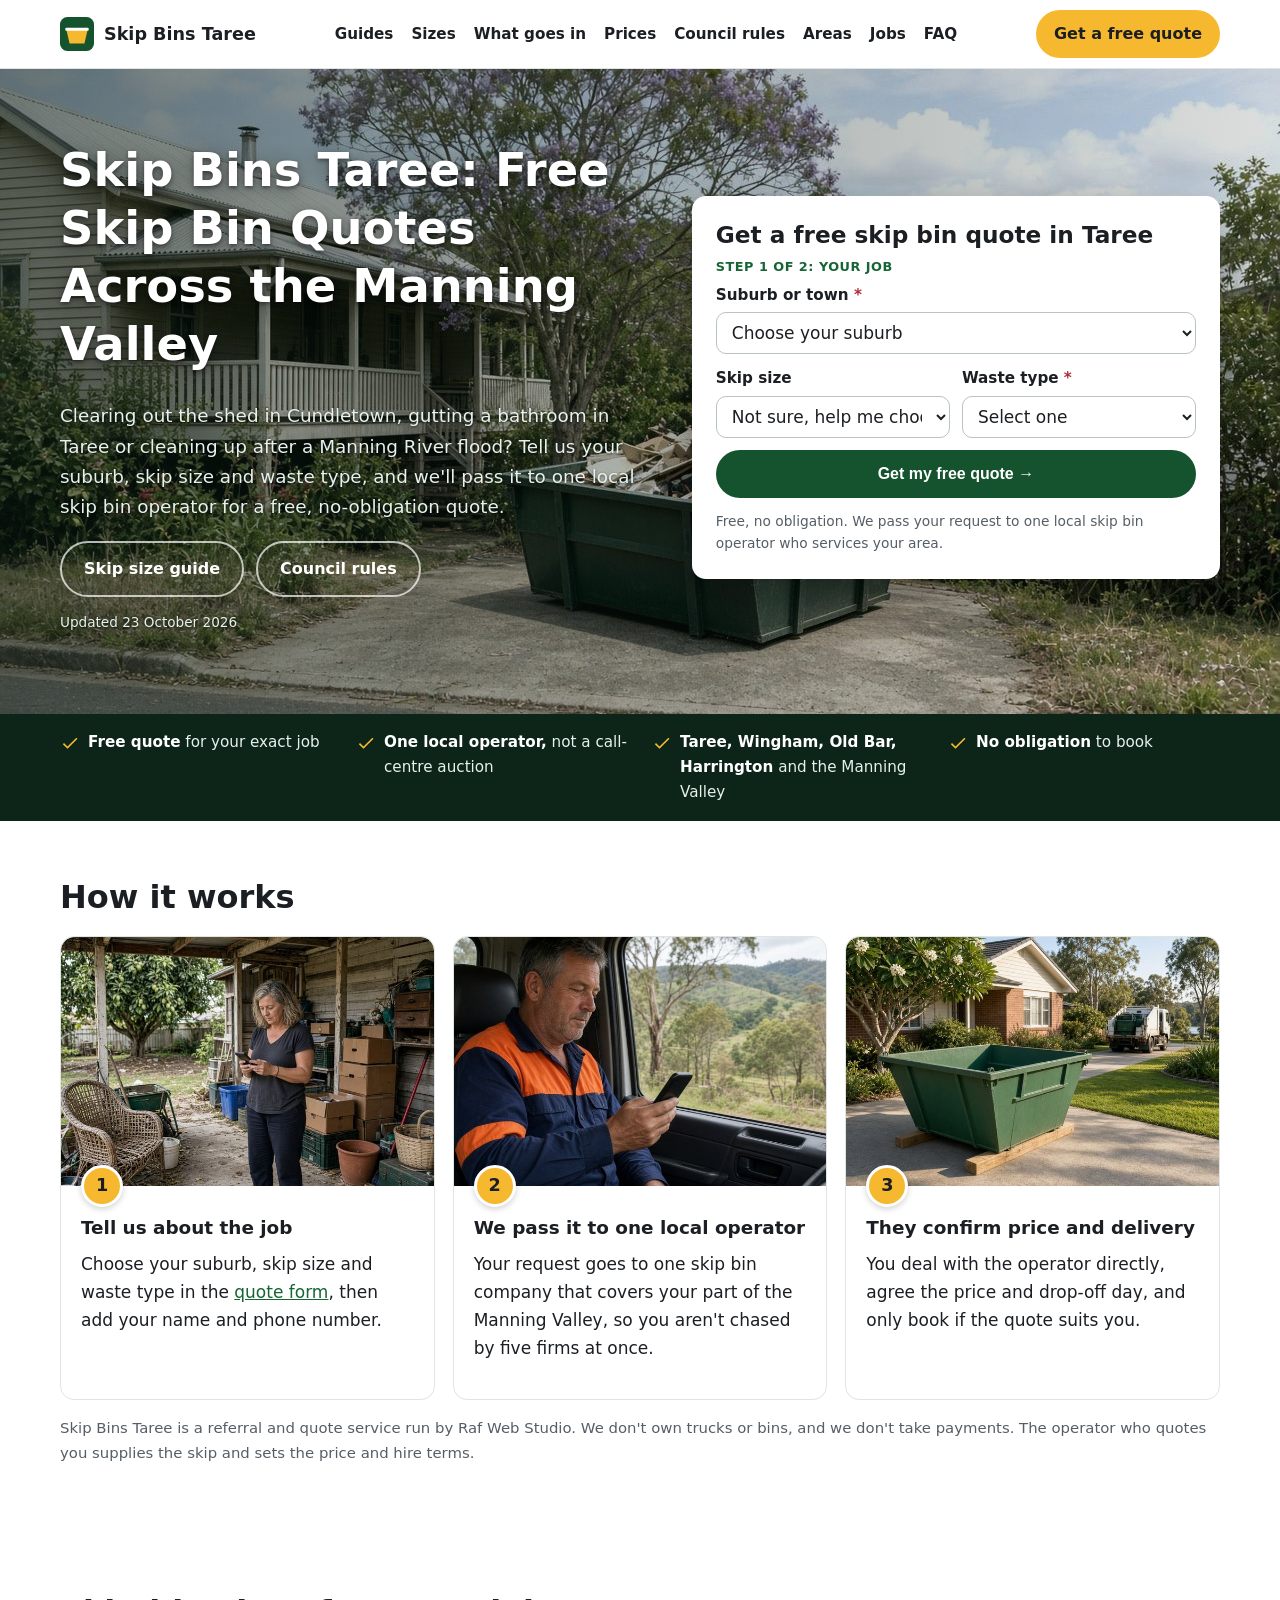
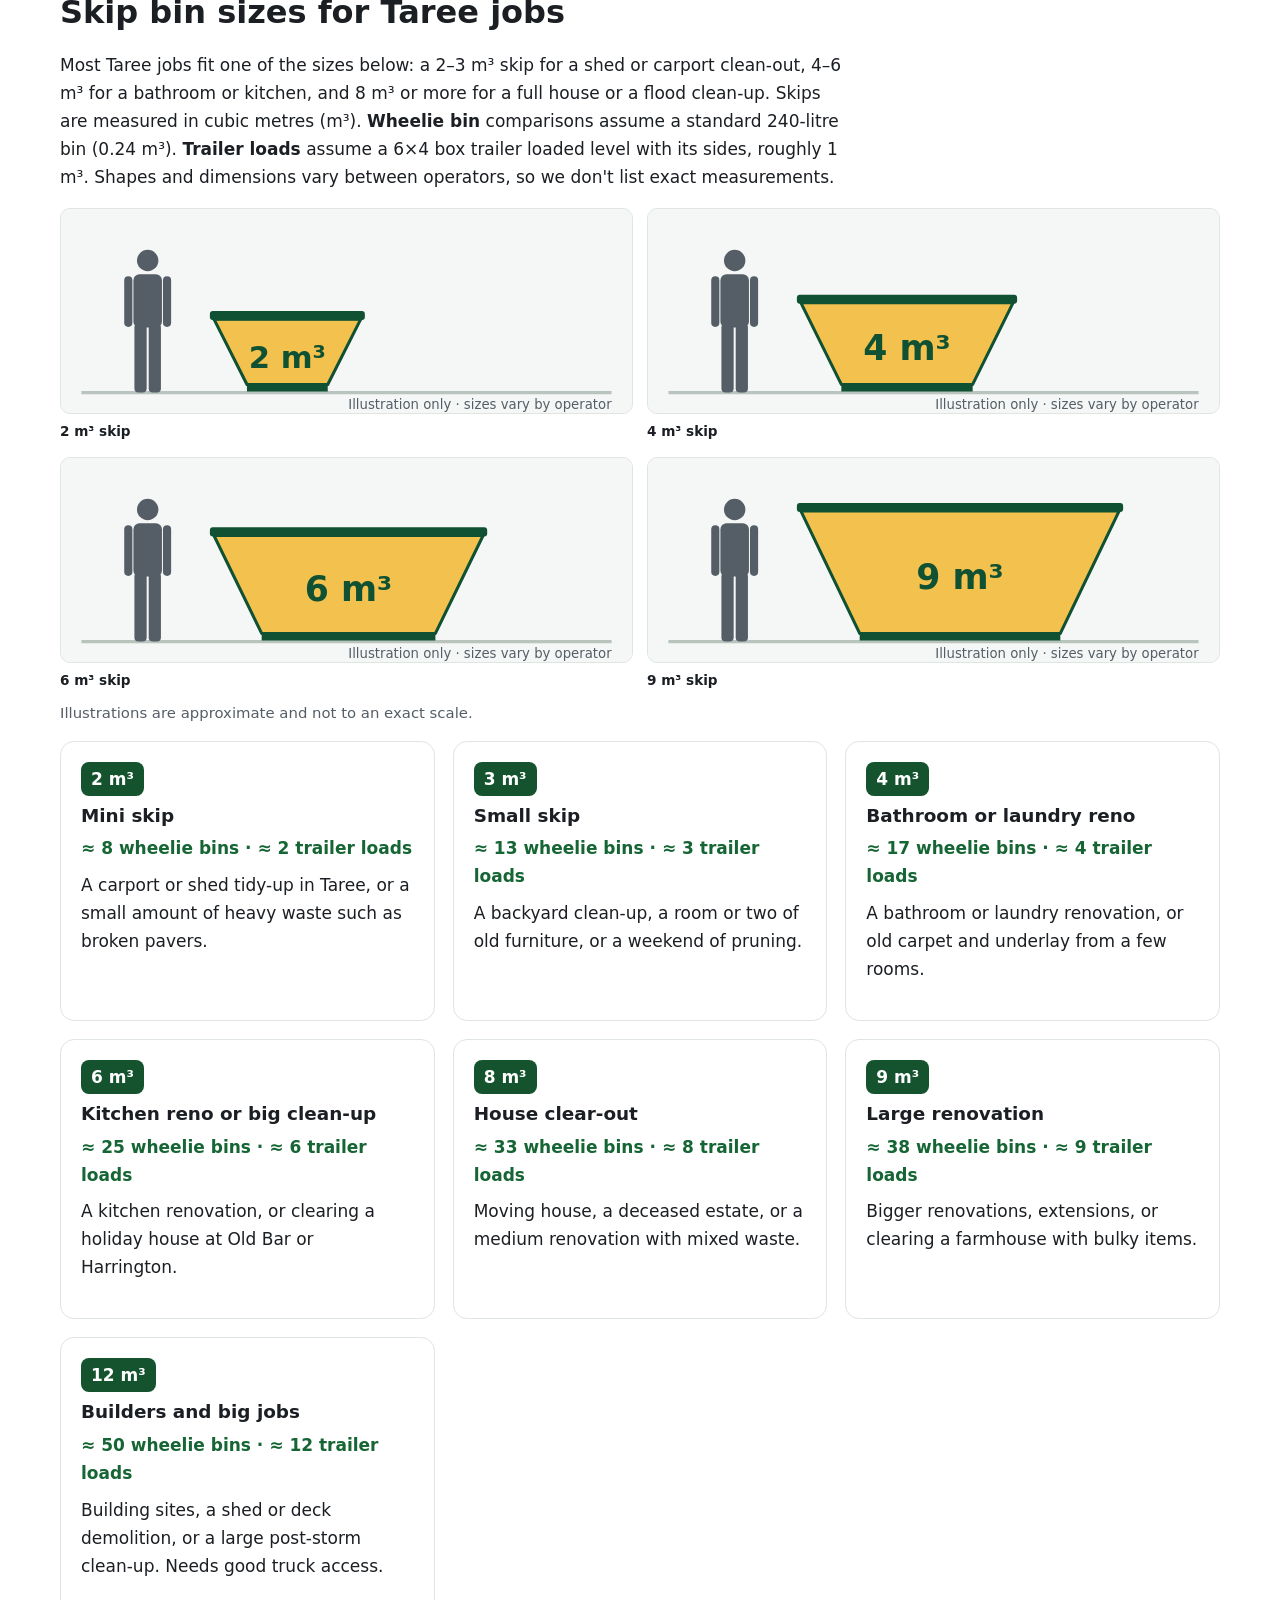
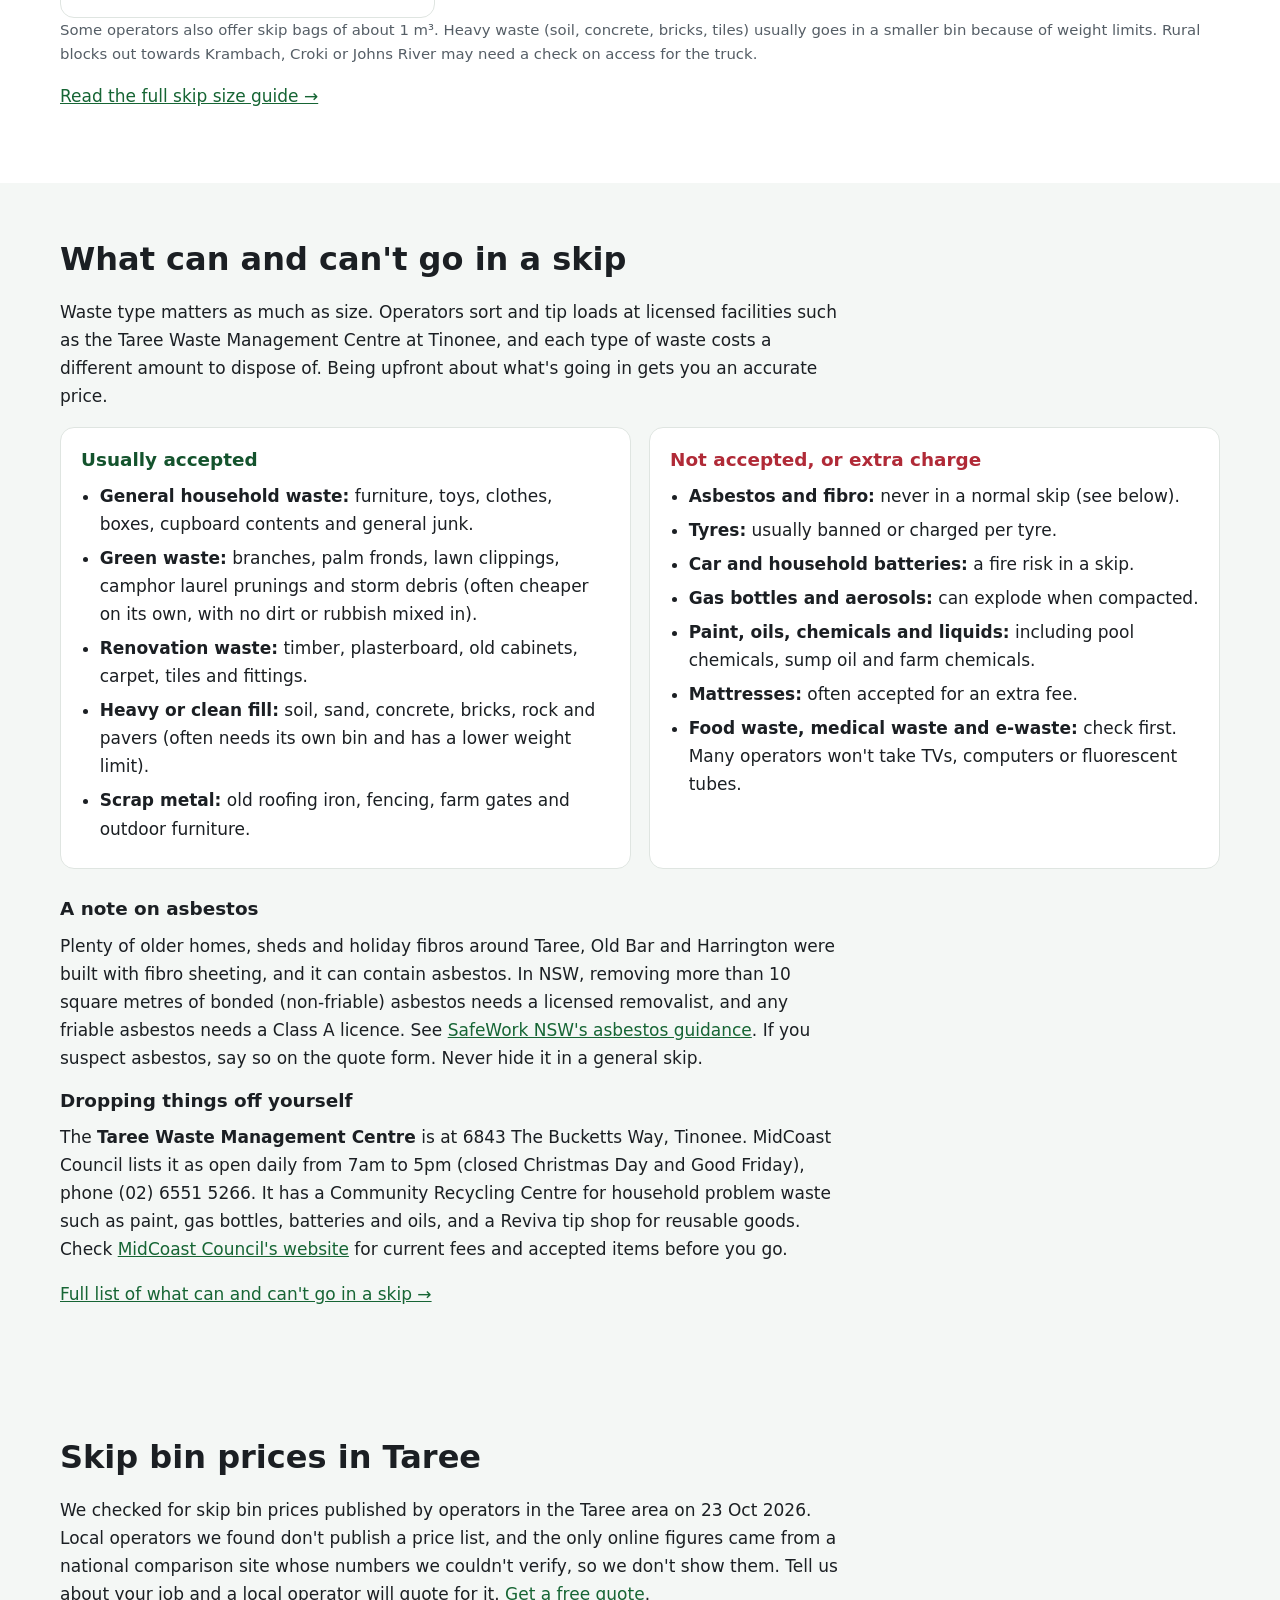
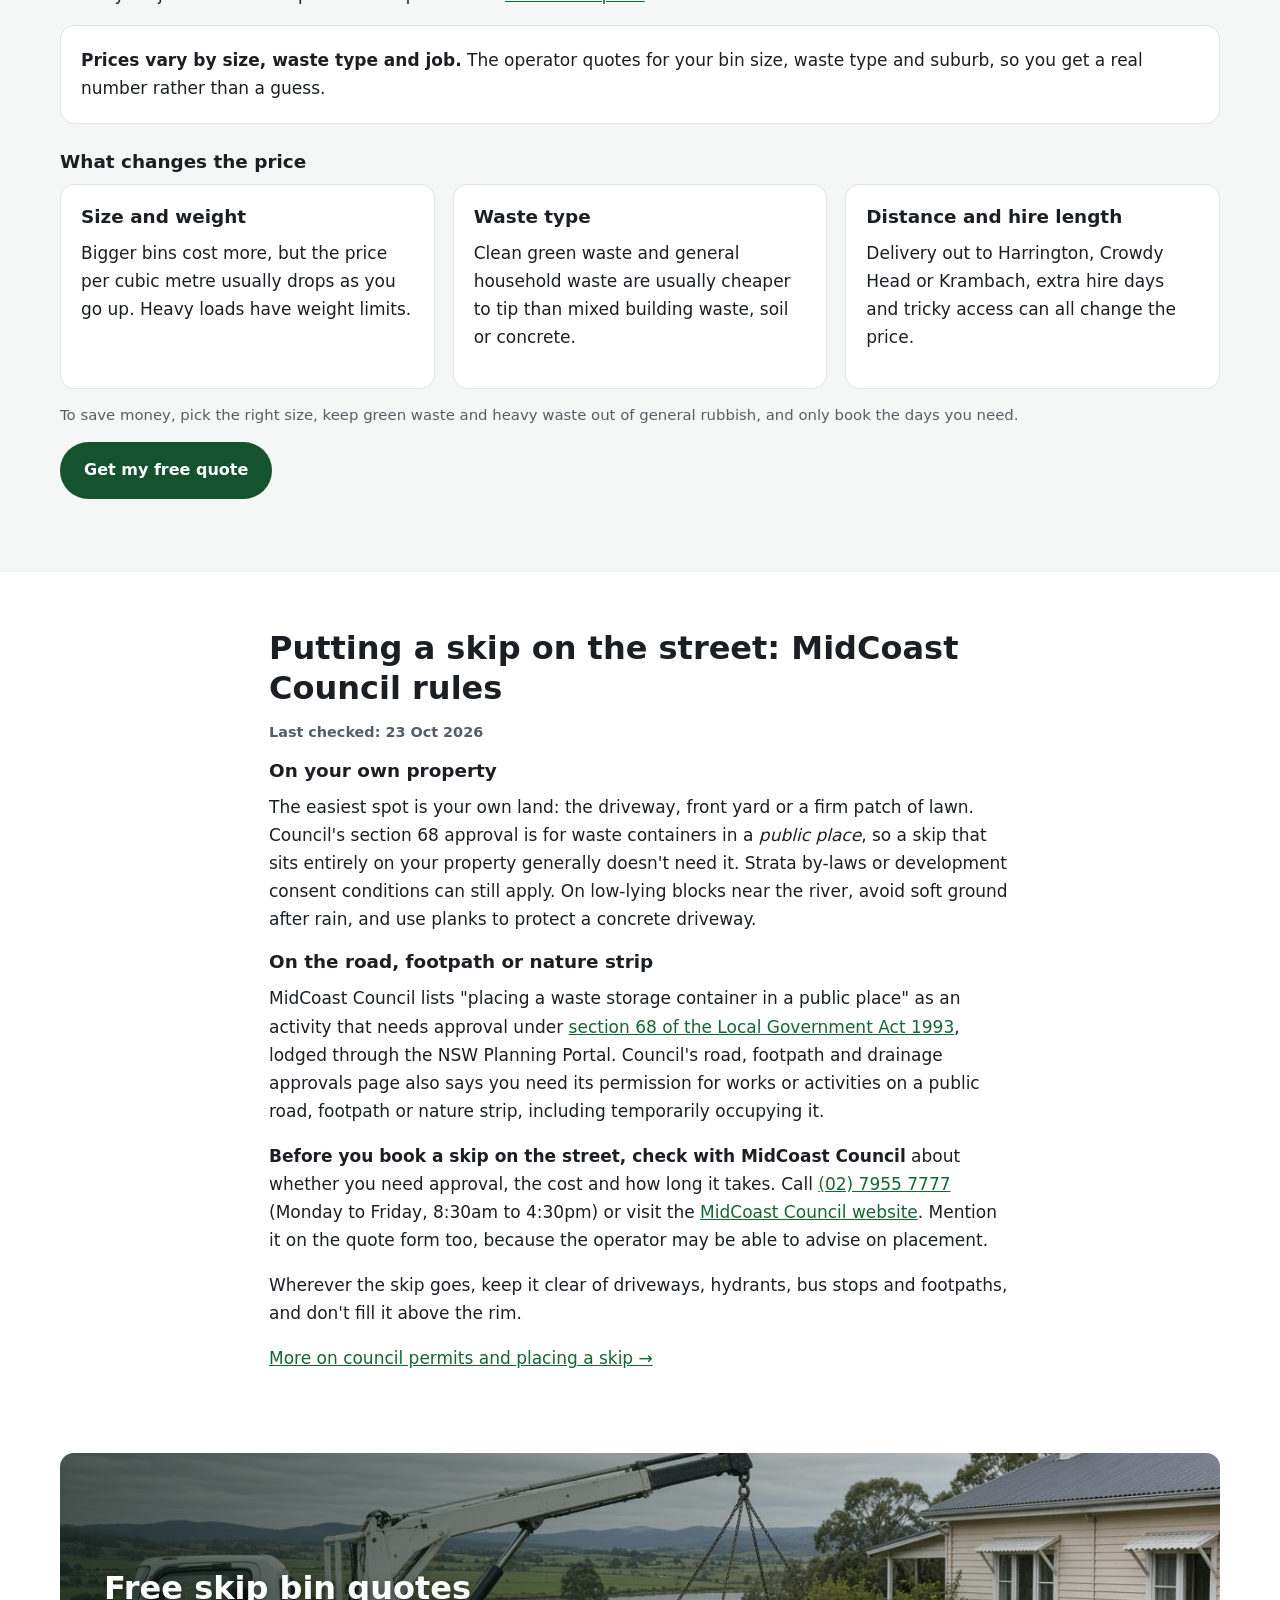
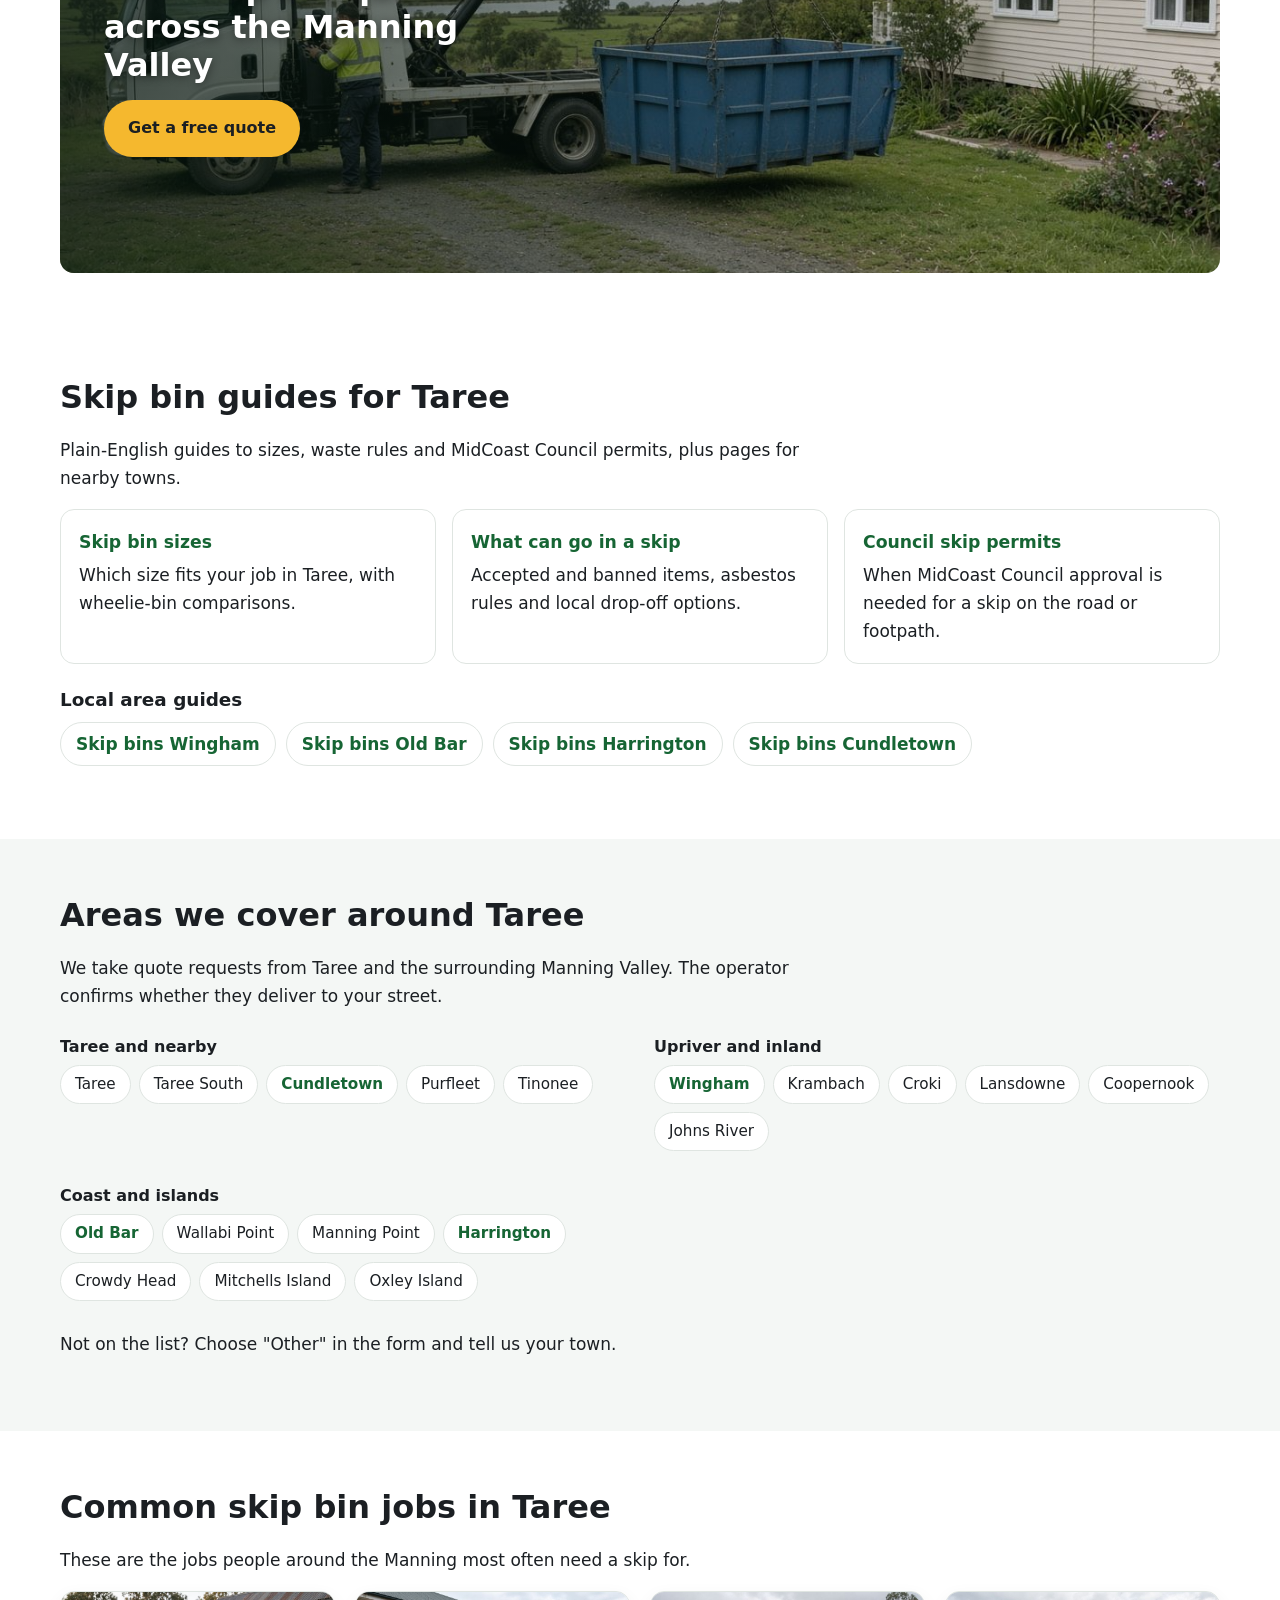
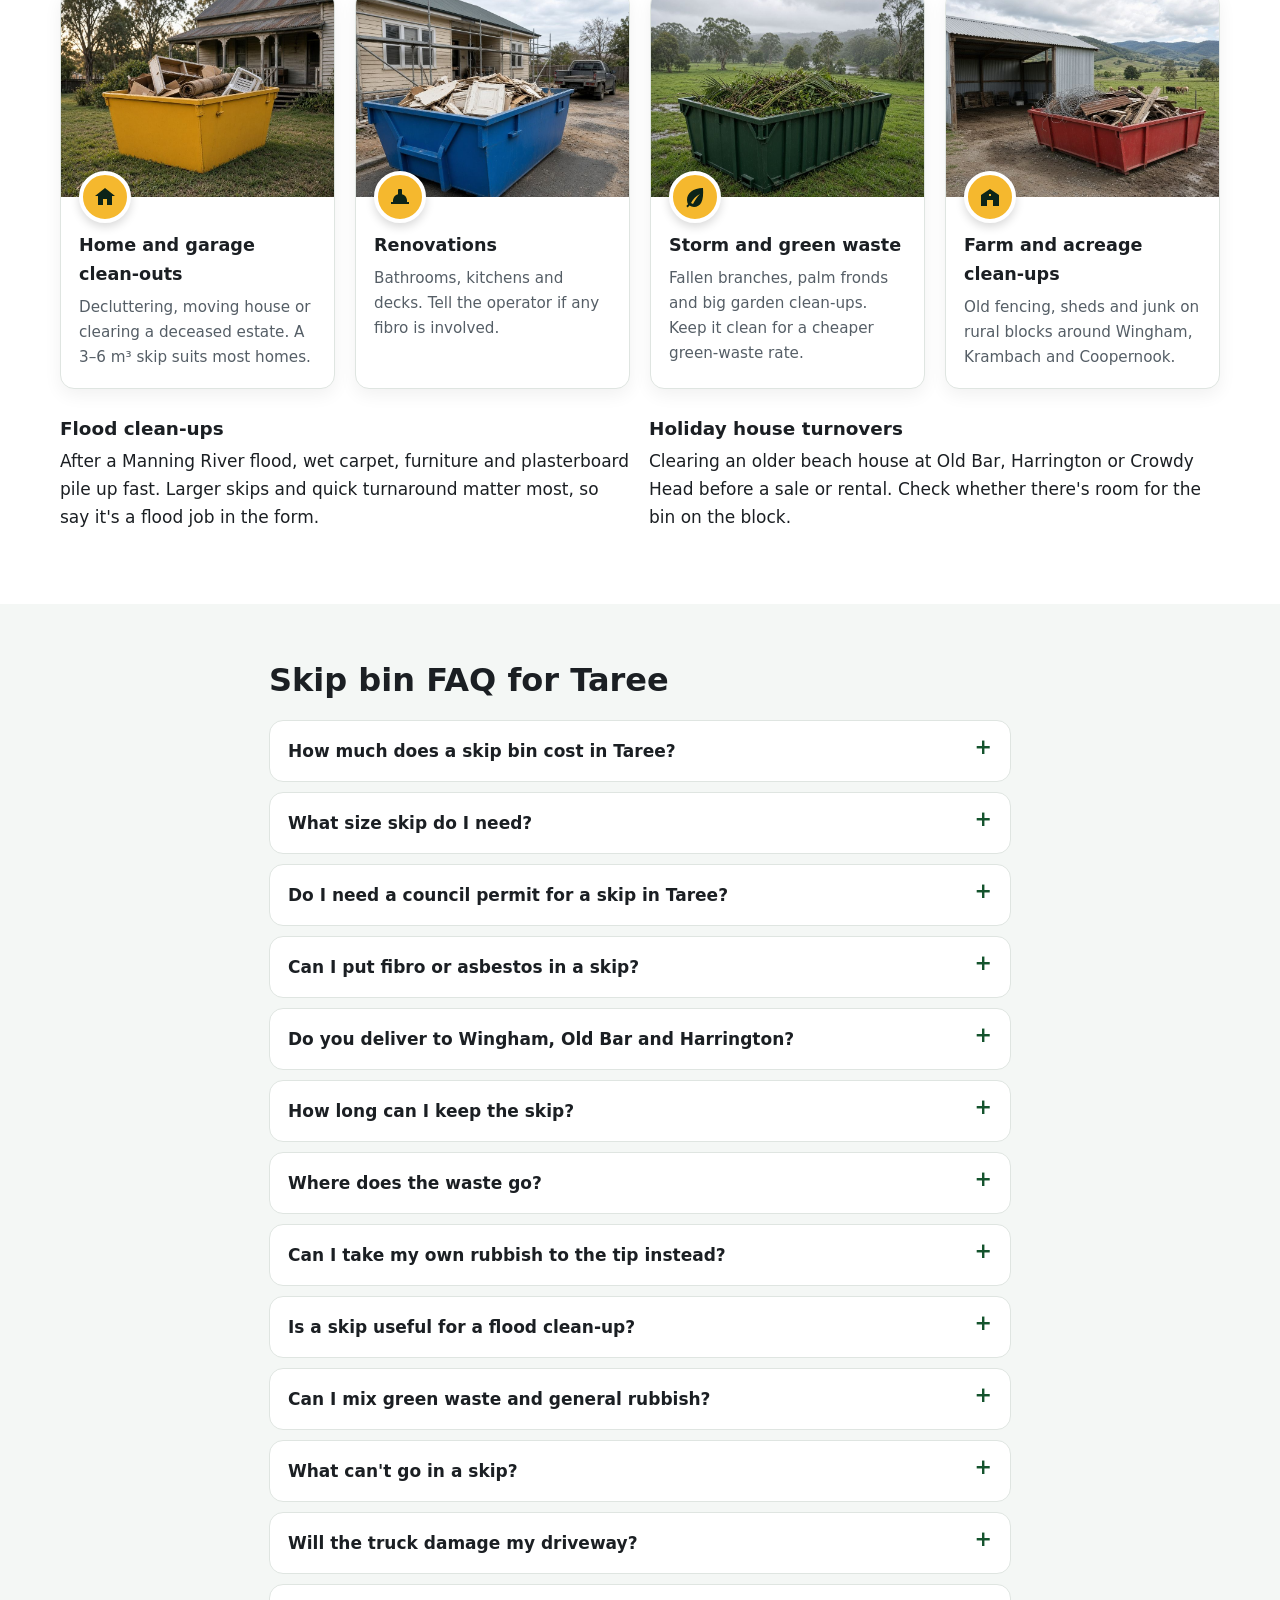
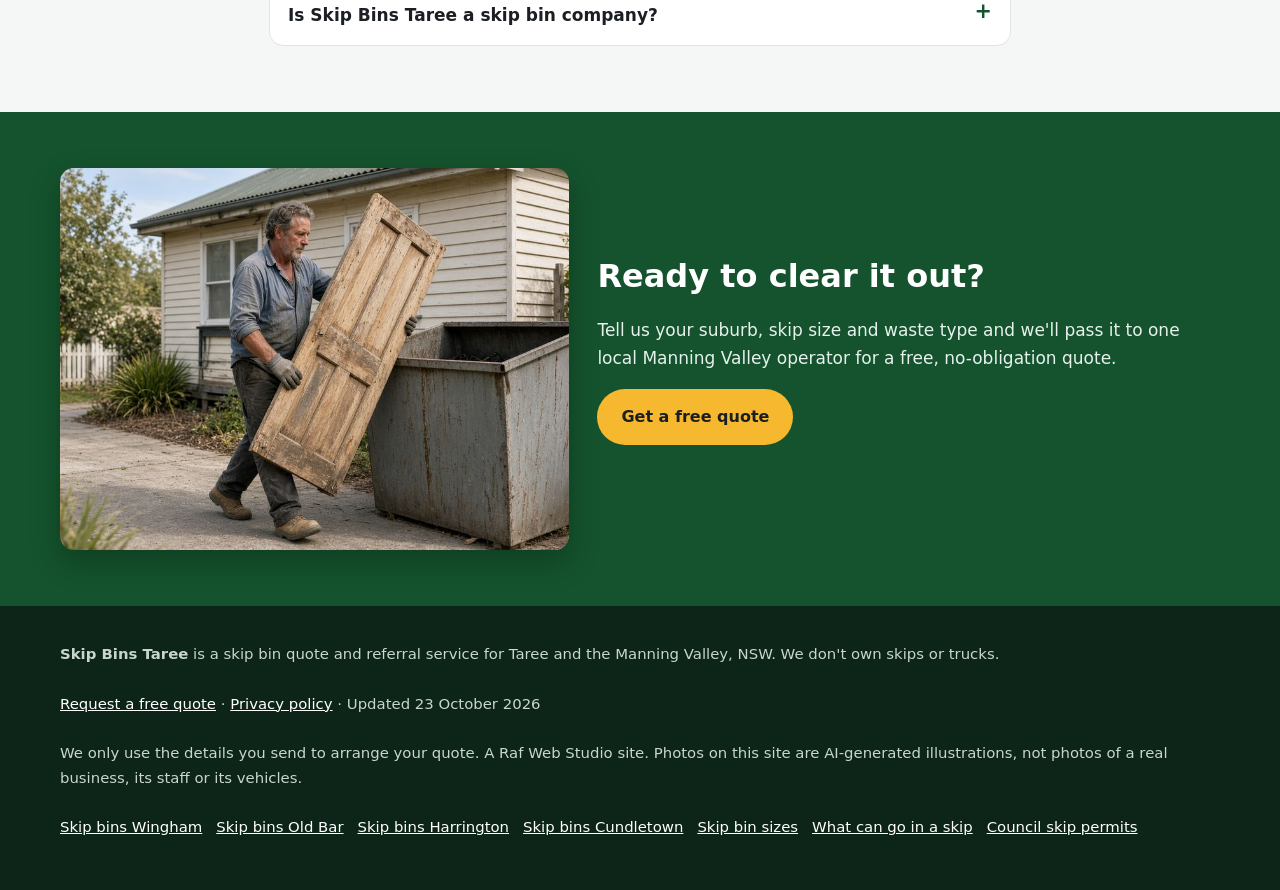
==== index.html @ d99bfd91 "Remove price-claim wording (competitive price / great deal)" ====
<!doctype html>
<html lang="en-AU">
<head>
<meta charset="utf-8">
<meta name="google-site-verification" content="DlY4atNKaMRsbyarciox-RCmH8GjK_FJgzEj2miHf1s" />
<meta name="viewport" content="width=device-width, initial-scale=1">
<title>Skip Bins Taree | Free Skip Bin Hire Quotes in the Manning Valley</title>
<meta name="description" content="Skip bins in Taree, Wingham, Old Bar and Harrington. Tell us your suburb, size and waste type and get a free, no-obligation quote from one local skip bin operator.">
<link rel="canonical" href="https://skipbinstaree.com/">
<link rel="icon" href="favicon.svg" type="image/svg+xml">
<meta name="theme-color" content="#14532d">
<meta property="og:type" content="website">
<meta property="og:locale" content="en_AU">
<meta property="og:site_name" content="Skip Bins Taree">
<meta property="og:title" content="Skip Bins Taree | Free Skip Bin Hire Quotes in the Manning Valley">
<meta property="og:description" content="Free skip bin hire quotes in Taree and across the Manning Valley, from one local operator.">
<meta property="og:url" content="https://skipbinstaree.com/">
<meta property="og:image" content="https://skipbinstaree.com/img/hero.jpg">
<meta name="twitter:card" content="summary_large_image">
<meta name="twitter:image" content="https://skipbinstaree.com/img/hero.jpg">
<script>document.documentElement.classList.add('js')</script>
<link rel="stylesheet" href="styles.css">

<!-- Google tag (gtag.js) -->
<script async src="https://www.googletagmanager.com/gtag/js?id=G-CYSBEL6EFN"></script>
<script>
  window.dataLayer = window.dataLayer || [];
  function gtag(){dataLayer.push(arguments);}
  gtag('js', new Date());
  gtag('config', 'G-CYSBEL6EFN');
</script>

<script type="application/ld+json">
{
 "@context": "https://schema.org",
 "@type": "WebSite",
 "@id": "https://skipbinstaree.com/#website",
 "name": "Skip Bins Taree",
 "url": "https://skipbinstaree.com/",
 "inLanguage": "en-AU"
}
</script>
<script type="application/ld+json">
{
 "@context": "https://schema.org",
 "@type": "Service",
 "@id": "https://skipbinstaree.com/#service",
 "name": "Skip bin hire quotes in Taree",
 "serviceType": "Skip bin hire",
 "description": "Free skip bin hire quotes in Taree and surrounding suburbs. We pass your request to one local skip bin operator.",
 "url": "https://skipbinstaree.com/",
 "provider": {
  "@type": "Organization",
  "name": "Skip Bins Taree",
  "url": "https://skipbinstaree.com/"
 },
 "areaServed": [
  {
   "@type": "AdministrativeArea",
   "name": "MidCoast Council, NSW"
  },
  {
   "@type": "Place",
   "name": "Taree, NSW"
  },
  {
   "@type": "Place",
   "name": "Taree South, NSW"
  },
  {
   "@type": "Place",
   "name": "Cundletown, NSW"
  },
  {
   "@type": "Place",
   "name": "Purfleet, NSW"
  },
  {
   "@type": "Place",
   "name": "Tinonee, NSW"
  },
  {
   "@type": "Place",
   "name": "Wingham, NSW"
  },
  {
   "@type": "Place",
   "name": "Old Bar, NSW"
  },
  {
   "@type": "Place",
   "name": "Wallabi Point, NSW"
  },
  {
   "@type": "Place",
   "name": "Manning Point, NSW"
  },
  {
   "@type": "Place",
   "name": "Harrington, NSW"
  },
  {
   "@type": "Place",
   "name": "Crowdy Head, NSW"
  },
  {
   "@type": "Place",
   "name": "Coopernook, NSW"
  },
  {
   "@type": "Place",
   "name": "Lansdowne, NSW"
  },
  {
   "@type": "Place",
   "name": "Krambach, NSW"
  },
  {
   "@type": "Place",
   "name": "Croki, NSW"
  },
  {
   "@type": "Place",
   "name": "Mitchells Island, NSW"
  },
  {
   "@type": "Place",
   "name": "Oxley Island, NSW"
  },
  {
   "@type": "Place",
   "name": "Johns River, NSW"
  }
 ]
}
</script>
<script type="application/ld+json">
{
 "@context": "https://schema.org",
 "@type": "FAQPage",
 "mainEntity": [
  {
   "@type": "Question",
   "name": "How much does a skip bin cost in Taree?",
   "acceptedAnswer": {
    "@type": "Answer",
    "text": "It depends on the size, waste type, hire length and how far the truck travels. Local operators we checked don't publish set prices, so the easiest way to get a real figure is a free quote for your exact job."
   }
  },
  {
   "@type": "Question",
   "name": "What size skip do I need?",
   "acceptedAnswer": {
    "@type": "Answer",
    "text": "A 2–3 m³ skip suits a shed or small garden clean-up, 4 m³ a bathroom, 6 m³ a kitchen or large clean-up, and 8 m³ or more a whole-house clear-out. If you're unsure, choose \"Not sure\" and the operator will help."
   }
  },
  {
   "@type": "Question",
   "name": "Do I need a council permit for a skip in Taree?",
   "acceptedAnswer": {
    "@type": "Answer",
    "text": "If the skip sits on the road, footpath or nature strip, MidCoast Council approval under section 68 is generally required. If it's entirely on your property, you generally don't need one. Check with MidCoast Council on (02) 7955 7777."
   }
  },
  {
   "@type": "Question",
   "name": "Can I put fibro or asbestos in a skip?",
   "acceptedAnswer": {
    "@type": "Answer",
    "text": "No. Asbestos can't go in a general skip. It has to be wrapped and disposed of under NSW rules, and more than 10 m² of bonded asbestos needs a licensed removalist. Tell the operator if you suspect asbestos."
   }
  },
  {
   "@type": "Question",
   "name": "Do you deliver to Wingham, Old Bar and Harrington?",
   "acceptedAnswer": {
    "@type": "Answer",
    "text": "We take quote requests from across the Manning Valley, including Wingham, Old Bar, Harrington, Crowdy Head and Coopernook. The operator confirms whether they deliver to your address."
   }
  },
  {
   "@type": "Question",
   "name": "How long can I keep the skip?",
   "acceptedAnswer": {
    "@type": "Answer",
    "text": "Many operators offer a few days to a week as standard, with extra days on request. Tell us how long you need in the form."
   }
  },
  {
   "@type": "Question",
   "name": "Where does the waste go?",
   "acceptedAnswer": {
    "@type": "Answer",
    "text": "Operators sort loads and take them to licensed facilities. The MidCoast area's main facility is the Taree Waste Management Centre at Tinonee."
   }
  },
  {
   "@type": "Question",
   "name": "Can I take my own rubbish to the tip instead?",
   "acceptedAnswer": {
    "@type": "Answer",
    "text": "Yes. The Taree Waste Management Centre at 6843 The Bucketts Way, Tinonee is open daily 7am to 5pm except Christmas Day and Good Friday. A skip saves the trips if you have a lot of waste."
   }
  },
  {
   "@type": "Question",
   "name": "Is a skip useful for a flood clean-up?",
   "acceptedAnswer": {
    "@type": "Answer",
    "text": "Yes. Wet carpets, plasterboard and furniture are bulky and heavy. Say it's a flood clean-up in the form so the operator can suggest a size and timing."
   }
  },
  {
   "@type": "Question",
   "name": "Can I mix green waste and general rubbish?",
   "acceptedAnswer": {
    "@type": "Answer",
    "text": "You can, but it's often charged at the mixed rate. Keeping clean green waste separate can get you a better price."
   }
  },
  {
   "@type": "Question",
   "name": "What can't go in a skip?",
   "acceptedAnswer": {
    "@type": "Answer",
    "text": "Asbestos, tyres, batteries, gas bottles, paint, oils, chemicals and liquids are generally excluded. Mattresses and e-waste are often extra or not accepted."
   }
  },
  {
   "@type": "Question",
   "name": "Will the truck damage my driveway?",
   "acceptedAnswer": {
    "@type": "Answer",
    "text": "Skip trucks are heavy. Ask the operator to put planks or boards under the bin, and point out soft ground, low wires or overhanging trees."
   }
  },
  {
   "@type": "Question",
   "name": "Is Skip Bins Taree a skip bin company?",
   "acceptedAnswer": {
    "@type": "Answer",
    "text": "No. We're a referral and quote service run by Raf Web Studio. We pass your request to one local operator, who supplies the skip and sets the price."
   }
  }
 ]
}
</script>
</head>
<body>
<a class="skip-link" href="#main">Skip to content</a>

<header class="site-header">
  <div class="wrap">
    <a class="brand" href="/" aria-label="Skip Bins Taree home">
      <svg viewBox="0 0 64 64" aria-hidden="true"><rect width="64" height="64" rx="14" fill="#14532d"/><path d="M12 24h40l-6 26H18z" fill="#f5b82e"/><rect x="10" y="20" width="44" height="6" rx="2" fill="#fff"/></svg>
      Skip Bins Taree
    </a>
    <nav class="nav" aria-label="Main">
      <a href="#guides">Guides</a>      <a href="#sizes">Sizes</a><a href="#waste">What goes in</a><a href="#pricing">Prices</a><a href="#council">Council rules</a><a href="#areas">Areas</a><a href="#jobs">Jobs</a><a href="#faq">FAQ</a>
    </nav>
    <a class="btn btn-call header-call" href="#quote">Get a free quote</a>
  </div>
</header>

<main id="main">
<section class="hero" aria-labelledby="h1">
  <picture class="hero-bg">
    <source media="(max-width: 700px)" srcset="img/hero-mobile.jpg" width="684" height="720">
    <img src="img/hero.jpg" width="1280" height="720" alt="Green skip bin on the driveway of a raised Queenslander-style home with a flowering jacaranda" fetchpriority="high" decoding="async">
  </picture>
  <div class="wrap hero-grid">
    <div class="hero-copy">
      <h1 id="h1">Skip Bins Taree: Free Skip Bin Quotes Across the Manning Valley</h1>
      <p class="lead">Clearing out the shed in Cundletown, gutting a bathroom in Taree or cleaning up after a Manning River flood? Tell us your suburb, skip size and waste type, and we'll pass it to one local skip bin operator for a free, no-obligation quote.</p>
      <div class="ctas"><a class="btn btn-ghost" href="#sizes">Skip size guide</a><a class="btn btn-ghost" href="#council">Council rules</a></div>
      <p class="updated">Updated 23 October 2026</p>
    </div>
    <div class="hero-form-card" id="quote">
      <h2 id="quote-h">Get a free skip bin quote in Taree</h2>
      <form class="quote-form two-step" id="quote-form" action="https://formsubmit.co/95bd9bc987959fdb3b12eddf2388cf85" method="post" novalidate>
        <input type="hidden" name="_subject" value="New quote request – skipbinstaree.com">
        <input type="hidden" name="_captcha" value="true">
        <input type="hidden" name="_template" value="table">
        <input type="hidden" name="_next" value="https://skipbinstaree.com/thanks.html">
        <input type="text" name="_honey" style="display:none" tabindex="-1" autocomplete="off" aria-hidden="true">
        <input type="hidden" name="source" value="skipbinstaree.com">
        <fieldset class="step step-1">
          <legend class="step-label">Step 1 of 2: your job</legend>
          <div class="full"><label for="suburb">Suburb or town <span class="req" aria-hidden="true">*</span></label>
            <select id="suburb" name="suburb" required><option value="">Choose your suburb</option><option>Taree</option><option>Taree South</option><option>Cundletown</option><option>Purfleet</option><option>Tinonee</option><option>Wingham</option><option>Old Bar</option><option>Wallabi Point</option><option>Manning Point</option><option>Harrington</option><option>Crowdy Head</option><option>Coopernook</option><option>Lansdowne</option><option>Krambach</option><option>Croki</option><option>Mitchells Island</option><option>Oxley Island</option><option>Johns River</option><option value="Other">Other (tell us below)</option></select></div>
          <div class="full other-wrap"><label for="suburb_other">Other suburb or town</label><input id="suburb_other" name="suburb_other" type="text" autocomplete="address-level2"></div>
          <div><label for="size">Skip size</label>
            <select id="size" name="skip_size"><option value="Not sure">Not sure, help me choose</option><option>Skip bag (about 1 m³)</option><option>2 m³</option><option>3 m³</option><option>4 m³</option><option>6 m³</option><option>8 m³</option><option>9 m³</option><option>10–12 m³</option><option>Larger / hook-lift</option></select></div>
          <div><label for="waste">Waste type <span class="req" aria-hidden="true">*</span></label>
            <select id="waste" name="waste_type" required><option value="">Select one</option><option>General household</option><option>Green waste</option><option>Mixed renovation / building</option><option>Soil, concrete or bricks</option><option>Mixed, not sure</option><option>May contain asbestos</option></select></div>
          <div class="full js-only"><button class="btn btn-primary btn-block" type="button" id="to-step-2">Get my free quote →</button></div>
          <p class="microcopy full">Free, no obligation. We pass your request to one local skip bin operator who services your area.</p>
          <p class="form-error full" id="step1-error" role="alert" hidden>Please choose your suburb and waste type.</p>
        </fieldset>
        <fieldset class="step step-2" id="step-2">
          <legend class="step-label">Step 2 of 2: your details</legend>
          <div><label for="name">Name <span class="req" aria-hidden="true">*</span></label><input id="name" name="name" type="text" autocomplete="name" required></div>
          <div><label for="phone">Phone <span class="req" aria-hidden="true">*</span></label><input id="phone" name="phone" type="tel" autocomplete="tel" inputmode="tel" required></div>
          <div><label for="email">Email</label><input id="email" name="email" type="email" autocomplete="email"></div>
          <div><label for="date">Delivery date</label><input id="date" name="preferred_date" type="date"></div>
          <div class="full"><label for="message">Anything else?</label><textarea id="message" name="message" rows="2" placeholder="e.g. flood clean-up, bin on the driveway, steep block in Wingham, 7 days"></textarea></div>
          <p class="consent full">By sending this form you agree we can share your details with one local skip bin operator so they can quote for your job. See our <a href="privacy.html">privacy policy</a>.</p>
          <div class="full step2-actions"><button class="btn btn-primary" type="submit">Send my quote request</button><button class="btn-link js-only" type="button" id="back-1">← Back</button></div>
        </fieldset>
      </form>
    </div>
  </div>
</section>
<section class="trust" aria-label="Why use this service">
  <ul class="wrap trust-list"><li><svg viewBox="0 0 24 24" aria-hidden="true"><path fill="currentColor" d="M9 16.2 4.8 12l-1.4 1.4L9 19 21 7l-1.4-1.4z"/></svg><span><strong>Free quote</strong> for your exact job</span></li><li><svg viewBox="0 0 24 24" aria-hidden="true"><path fill="currentColor" d="M9 16.2 4.8 12l-1.4 1.4L9 19 21 7l-1.4-1.4z"/></svg><span><strong>One local operator,</strong> not a call-centre auction</span></li><li><svg viewBox="0 0 24 24" aria-hidden="true"><path fill="currentColor" d="M9 16.2 4.8 12l-1.4 1.4L9 19 21 7l-1.4-1.4z"/></svg><span><strong>Taree, Wingham, Old Bar, Harrington</strong> and the Manning Valley</span></li><li><svg viewBox="0 0 24 24" aria-hidden="true"><path fill="currentColor" d="M9 16.2 4.8 12l-1.4 1.4L9 19 21 7l-1.4-1.4z"/></svg><span><strong>No obligation</strong> to book</span></li></ul>
</section>
<section id="how" aria-labelledby="how-h">
  <div class="wrap">
    <h2 id="how-h">How it works</h2>
    <ol class="steps grid grid-3">
      <li class="card step-card"><span class="step-img"><img src="img/step1.jpg" width="700" height="467" loading="lazy" decoding="async" alt="Woman in a carport on her phone beside boxes and an old chair ready for a clean-out"></span><div class="step-body"><span class="step-num">1</span><h3>Tell us about the job</h3><p>Choose your suburb, skip size and waste type in the <a href="#quote">quote form</a>, then add your name and phone number.</p></div></li>
      <li class="card step-card"><span class="step-img"><img src="img/step2.jpg" width="700" height="467" loading="lazy" decoding="async" alt="Skip truck driver checking a job on his phone in the cab"></span><div class="step-body"><span class="step-num">2</span><h3>We pass it to one local operator</h3><p>Your request goes to one skip bin company that covers your part of the Manning Valley, so you aren't chased by five firms at once.</p></div></li>
      <li class="card step-card"><span class="step-img"><img src="img/step3.jpg" width="700" height="467" loading="lazy" decoding="async" alt="Green skip bin set down on timber planks to protect a driveway"></span><div class="step-body"><span class="step-num">3</span><h3>They confirm price and delivery</h3><p>You deal with the operator directly, agree the price and drop-off day, and only book if the quote suits you.</p></div></li>
      </ol>
    <p class="note">Skip Bins Taree is a referral and quote service run by Raf Web Studio. We don't own trucks or bins, and we don't take payments. The operator who quotes you supplies the skip and sets the price and hire terms.</p>
  </div>
</section>
<section id="sizes" aria-labelledby="sizes-h">
  <div class="wrap">
    <h2 id="sizes-h">Skip bin sizes for Taree jobs</h2>
    <p class="intro">Most Taree jobs fit one of the sizes below: a 2–3 m³ skip for a shed or carport clean-out, 4–6 m³ for a bathroom or kitchen, and 8 m³ or more for a full house or a flood clean-up. Skips are measured in cubic metres (m³). <strong>Wheelie bin</strong> comparisons assume a standard 240-litre bin (0.24 m³). <strong>Trailer loads</strong> assume a 6×4 box trailer loaded level with its sides, roughly 1 m³. Shapes and dimensions vary between operators, so we don't list exact measurements.</p>
    <div class="size-figs"><figure><img src="img/skip-2m3.svg" width="560" height="200" loading="lazy" decoding="async" alt="2 cubic metre skip bin size guide, shown next to an adult for scale"><figcaption>2 m³ skip</figcaption></figure><figure><img src="img/skip-4m3.svg" width="560" height="200" loading="lazy" decoding="async" alt="4 cubic metre skip bin size guide, shown next to an adult for scale"><figcaption>4 m³ skip</figcaption></figure><figure><img src="img/skip-6m3.svg" width="560" height="200" loading="lazy" decoding="async" alt="6 cubic metre skip bin size guide, shown next to an adult for scale"><figcaption>6 m³ skip</figcaption></figure><figure><img src="img/skip-9m3.svg" width="560" height="200" loading="lazy" decoding="async" alt="9 cubic metre skip bin size guide, shown next to an adult for scale"><figcaption>9 m³ skip</figcaption></figure></div>
    <p class="note">Illustrations are approximate and not to an exact scale.</p>
    <div class="grid grid-3 size-cards"><div class="card"><span class="size">2 m³</span><h3>Mini skip</h3><p class="equiv">≈ 8 wheelie bins · ≈ 2 trailer loads</p><p>A carport or shed tidy-up in Taree, or a small amount of heavy waste such as broken pavers.</p></div><div class="card"><span class="size">3 m³</span><h3>Small skip</h3><p class="equiv">≈ 13 wheelie bins · ≈ 3 trailer loads</p><p>A backyard clean-up, a room or two of old furniture, or a weekend of pruning.</p></div><div class="card"><span class="size">4 m³</span><h3>Bathroom or laundry reno</h3><p class="equiv">≈ 17 wheelie bins · ≈ 4 trailer loads</p><p>A bathroom or laundry renovation, or old carpet and underlay from a few rooms.</p></div><div class="card"><span class="size">6 m³</span><h3>Kitchen reno or big clean-up</h3><p class="equiv">≈ 25 wheelie bins · ≈ 6 trailer loads</p><p>A kitchen renovation, or clearing a holiday house at Old Bar or Harrington.</p></div><div class="card"><span class="size">8 m³</span><h3>House clear-out</h3><p class="equiv">≈ 33 wheelie bins · ≈ 8 trailer loads</p><p>Moving house, a deceased estate, or a medium renovation with mixed waste.</p></div><div class="card"><span class="size">9 m³</span><h3>Large renovation</h3><p class="equiv">≈ 38 wheelie bins · ≈ 9 trailer loads</p><p>Bigger renovations, extensions, or clearing a farmhouse with bulky items.</p></div><div class="card"><span class="size">12 m³</span><h3>Builders and big jobs</h3><p class="equiv">≈ 50 wheelie bins · ≈ 12 trailer loads</p><p>Building sites, a shed or deck demolition, or a large post-storm clean-up. Needs good truck access.</p></div></div>
    <p class="note">Some operators also offer skip bags of about 1 m³. Heavy waste (soil, concrete, bricks, tiles) usually goes in a smaller bin because of weight limits. Rural blocks out towards Krambach, Croki or Johns River may need a check on access for the truck.</p>
    <p><a href="/skip-bin-sizes/">Read the full skip size guide →</a></p>
  </div>
</section>
<section class="alt" id="waste" aria-labelledby="waste-h">
  <div class="wrap">
    <h2 id="waste-h">What can and can't go in a skip</h2>
    <p class="intro">Waste type matters as much as size. Operators sort and tip loads at licensed facilities such as the Taree Waste Management Centre at Tinonee, and each type of waste costs a different amount to dispose of. Being upfront about what's going in gets you an accurate price.</p>
    <div class="grid grid-2">
      <div class="card yes">
        <h3>Usually accepted</h3>
        <ul class="clean">
          <li><strong>General household waste:</strong> furniture, toys, clothes, boxes, cupboard contents and general junk.</li>
          <li><strong>Green waste:</strong> branches, palm fronds, lawn clippings, camphor laurel prunings and storm debris (often cheaper on its own, with no dirt or rubbish mixed in).</li>
          <li><strong>Renovation waste:</strong> timber, plasterboard, old cabinets, carpet, tiles and fittings.</li>
          <li><strong>Heavy or clean fill:</strong> soil, sand, concrete, bricks, rock and pavers (often needs its own bin and has a lower weight limit).</li>
          <li><strong>Scrap metal:</strong> old roofing iron, fencing, farm gates and outdoor furniture.</li>
        </ul>
      </div>
      <div class="card no">
        <h3>Not accepted, or extra charge</h3>
        <ul class="clean">
          <li><strong>Asbestos and fibro:</strong> never in a normal skip (see below).</li>
          <li><strong>Tyres:</strong> usually banned or charged per tyre.</li>
          <li><strong>Car and household batteries:</strong> a fire risk in a skip.</li>
          <li><strong>Gas bottles and aerosols:</strong> can explode when compacted.</li>
          <li><strong>Paint, oils, chemicals and liquids:</strong> including pool chemicals, sump oil and farm chemicals.</li>
          <li><strong>Mattresses:</strong> often accepted for an extra fee.</li>
          <li><strong>Food waste, medical waste and e-waste:</strong> check first. Many operators won't take TVs, computers or fluorescent tubes.</li>
        </ul>
      </div>
    </div>
    <h3 style="margin-top:28px">A note on asbestos</h3>
    <p class="intro">Plenty of older homes, sheds and holiday fibros around Taree, Old Bar and Harrington were built with fibro sheeting, and it can contain asbestos. In NSW, removing more than 10 square metres of bonded (non-friable) asbestos needs a licensed removalist, and any friable asbestos needs a Class A licence. See <a href="https://www.safework.nsw.gov.au/hazards-a-z/asbestos" rel="noopener">SafeWork NSW's asbestos guidance</a>. If you suspect asbestos, say so on the quote form. Never hide it in a general skip.</p>
    <h3>Dropping things off yourself</h3>
    <p class="intro">The <strong>Taree Waste Management Centre</strong> is at 6843 The Bucketts Way, Tinonee. MidCoast Council lists it as open daily from 7am to 5pm (closed Christmas Day and Good Friday), phone (02) 6551 5266. It has a Community Recycling Centre for household problem waste such as paint, gas bottles, batteries and oils, and a Reviva tip shop for reusable goods. Check <a href="https://www.midcoast.nsw.gov.au/" rel="noopener">MidCoast Council's website</a> for current fees and accepted items before you go.</p>
    <p><a href="/what-can-go-in-a-skip/">Full list of what can and can't go in a skip →</a></p>
  </div>
</section>
<section class="alt" id="pricing" aria-labelledby="pricing-h">
  <div class="wrap">
    <h2 id="pricing-h">Skip bin prices in Taree</h2>
    <p class="intro">We checked for skip bin prices published by operators in the Taree area on 23 Oct 2026. Local operators we found don't publish a price list, and the only online figures came from a national comparison site whose numbers we couldn't verify, so we don't show them. Tell us about your job and a local operator will quote for it. <a href="#quote">Get a free quote</a>.</p>
    <div class="card"><p style="margin:0"><strong>Prices vary by size, waste type and job.</strong> The operator quotes for your bin size, waste type and suburb, so you get a real number rather than a guess.</p></div>
    <h3 style="margin-top:26px">What changes the price</h3>
    <div class="grid grid-3">
      <div class="card"><h3>Size and weight</h3><p>Bigger bins cost more, but the price per cubic metre usually drops as you go up. Heavy loads have weight limits.</p></div>
      <div class="card"><h3>Waste type</h3><p>Clean green waste and general household waste are usually cheaper to tip than mixed building waste, soil or concrete.</p></div>
      <div class="card"><h3>Distance and hire length</h3><p>Delivery out to Harrington, Crowdy Head or Krambach, extra hire days and tricky access can all change the price.</p></div>
    </div>
    <p class="note" style="margin-top:14px">To save money, pick the right size, keep green waste and heavy waste out of general rubbish, and only book the days you need.</p>
    <p><a class="btn btn-primary" href="#quote">Get my free quote</a></p>
  </div>
</section>
<section id="council" aria-labelledby="council-h">
  <div class="wrap intro">
    <h2 id="council-h">Putting a skip on the street: MidCoast Council rules</h2>
    <p class="updated-dark">Last checked: 23 Oct 2026</p>
    <h3>On your own property</h3>
    <p>The easiest spot is your own land: the driveway, front yard or a firm patch of lawn. Council's section 68 approval is for waste containers in a <em>public place</em>, so a skip that sits entirely on your property generally doesn't need it. Strata by-laws or development consent conditions can still apply. On low-lying blocks near the river, avoid soft ground after rain, and use planks to protect a concrete driveway.</p>
    <h3>On the road, footpath or nature strip</h3>
    <p>MidCoast Council lists "placing a waste storage container in a public place" as an activity that needs approval under <a href="https://www.planningportal.nsw.gov.au/development-and-assessment/additional-approvals-applications/section-68-approvals" rel="noopener">section 68 of the Local Government Act 1993</a>, lodged through the NSW Planning Portal. Council's road, footpath and drainage approvals page also says you need its permission for works or activities on a public road, footpath or nature strip, including temporarily occupying it.</p>
    <p><strong>Before you book a skip on the street, check with MidCoast Council</strong> about whether you need approval, the cost and how long it takes. Call <a href="tel:0279557777">(02) 7955 7777</a> (Monday to Friday, 8:30am to 4:30pm) or visit the <a href="https://www.midcoast.nsw.gov.au/" rel="noopener">MidCoast Council website</a>. Mention it on the quote form too, because the operator may be able to advise on placement.</p>
    <p>Wherever the skip goes, keep it clear of driveways, hydrants, bus stops and footpaths, and don't fill it above the rim.</p>
    <p><a href="/skip-bin-council-permit/">More on council permits and placing a skip →</a></p>
  </div>
</section>
<section class="band-wrap" aria-label="Free skip bin quotes across the Manning Valley">
  <div class="wrap">
    <div class="truck-band">
      <img src="img/band.jpg" width="1280" height="720" loading="lazy" decoding="async" alt="Blue skip bin being lifted onto a skip truck with river flats in the background">
      <div class="band-text">
        <p class="band-line">Free skip bin quotes across the Manning Valley</p>
        <a class="btn btn-call" href="#quote">Get a free quote</a>
      </div>
    </div>
  </div>
</section>
<section id="guides" aria-labelledby="guides-h">
  <div class="wrap">
    <h2 id="guides-h">Skip bin guides for Taree</h2>
    <p class="intro">Plain-English guides to sizes, waste rules and MidCoast Council permits, plus pages for nearby towns.</p>
    <div class="guide-cards"><a href="/skip-bin-sizes/"><strong>Skip bin sizes</strong>Which size fits your job in Taree, with wheelie-bin comparisons.</a><a href="/what-can-go-in-a-skip/"><strong>What can go in a skip</strong>Accepted and banned items, asbestos rules and local drop-off options.</a><a href="/skip-bin-council-permit/"><strong>Council skip permits</strong>When MidCoast Council approval is needed for a skip on the road or footpath.</a></div>
    <h3 style="margin-top:24px">Local area guides</h3>
    <ul class="link-list"><li><a href="/skip-bins-wingham/">Skip bins Wingham</a></li><li><a href="/skip-bins-old-bar/">Skip bins Old Bar</a></li><li><a href="/skip-bins-harrington/">Skip bins Harrington</a></li><li><a href="/skip-bins-cundletown/">Skip bins Cundletown</a></li></ul>
  </div>
</section>

<section class="alt" id="areas" aria-labelledby="areas-h">
  <div class="wrap">
    <h2 id="areas-h">Areas we cover around Taree</h2>
    <p class="intro">We take quote requests from Taree and the surrounding Manning Valley. The operator confirms whether they deliver to your street.</p>
    <div class="area-groups"><div class="area-group"><h3>Taree and nearby</h3><ul class="areas"><li>Taree</li><li>Taree South</li><li><a href="/skip-bins-cundletown/">Cundletown</a></li><li>Purfleet</li><li>Tinonee</li></ul></div><div class="area-group"><h3>Upriver and inland</h3><ul class="areas"><li><a href="/skip-bins-wingham/">Wingham</a></li><li>Krambach</li><li>Croki</li><li>Lansdowne</li><li>Coopernook</li><li>Johns River</li></ul></div><div class="area-group"><h3>Coast and islands</h3><ul class="areas"><li><a href="/skip-bins-old-bar/">Old Bar</a></li><li>Wallabi Point</li><li>Manning Point</li><li><a href="/skip-bins-harrington/">Harrington</a></li><li>Crowdy Head</li><li>Mitchells Island</li><li>Oxley Island</li></ul></div></div>
    <p class="intro">Not on the list? Choose "Other" in the form and tell us your town.</p>
  </div>
</section>
<section id="jobs" aria-labelledby="jobs-h">
  <div class="wrap">
    <h2 id="jobs-h">Common skip bin jobs in Taree</h2>
    <p class="intro">These are the jobs people around the Manning most often need a skip for.</p>
    <div class="photo-cards">
      <a class="photo-card" href="#sizes">
        <span class="pc-img"><img src="img/card-home.jpg" width="900" height="675" loading="lazy" decoding="async" alt="Yellow skip bin outside a weatherboard home during a household clean-out"></span>
        <span class="pc-body"><span class="pc-icon"><svg viewBox="0 0 24 24" aria-hidden="true"><path fill="currentColor" d="M12 3 2 11h3v9h5v-6h4v6h5v-9h3z"/></svg></span><strong class="pc-title">Home and garage clean-outs</strong><span class="pc-text">Decluttering, moving house or clearing a deceased estate. A 3–6 m³ skip suits most homes.</span></span>
      </a>
      <a class="photo-card" href="#sizes">
        <span class="pc-img"><img src="img/card-reno.jpg" width="900" height="675" loading="lazy" decoding="async" alt="Blue skip bin with renovation timber and plasterboard beside a house"></span>
        <span class="pc-body"><span class="pc-icon"><svg viewBox="0 0 24 24" aria-hidden="true"><path fill="currentColor" d="M11 4h2a1 1 0 0 1 1 1v4.2A7 7 0 0 1 19 15v2h2v2H3v-2h2v-2a7 7 0 0 1 5-5.8V5a1 1 0 0 1 1-1z"/></svg></span><strong class="pc-title">Renovations</strong><span class="pc-text">Bathrooms, kitchens and decks. Tell the operator if any fibro is involved.</span></span>
      </a>
      <a class="photo-card" href="#waste">
        <span class="pc-img"><img src="img/card-green.jpg" width="900" height="675" loading="lazy" decoding="async" alt="Skip bin with palm fronds and branches after a storm"></span>
        <span class="pc-body"><span class="pc-icon"><svg viewBox="0 0 24 24" aria-hidden="true"><path fill="currentColor" d="M20 3C10 3 4 8 4 15c0 1.6.4 3 1 4.2L3.3 21l1.4 1.4 1.8-1.8C7.8 21.5 9.3 22 11 22c6.6 0 10-6 9-19zM8 18c2-4 5-7 9-9-3 3-5 6-7 10z"/></svg></span><strong class="pc-title">Storm and green waste</strong><span class="pc-text">Fallen branches, palm fronds and big garden clean-ups. Keep it clean for a cheaper green-waste rate.</span></span>
      </a>
      <a class="photo-card" href="#areas">
        <span class="pc-img"><img src="img/card-farm.jpg" width="900" height="675" loading="lazy" decoding="async" alt="Red skip bin on a rural property with cattle in the paddock"></span>
        <span class="pc-body"><span class="pc-icon"><svg viewBox="0 0 24 24" aria-hidden="true"><path fill="currentColor" d="M3 21V10l9-6 9 6v11h-6v-6H9v6zm8-10h2V9h-2z"/></svg></span><strong class="pc-title">Farm and acreage clean-ups</strong><span class="pc-text">Old fencing, sheds and junk on rural blocks around Wingham, Krambach and Coopernook.</span></span>
      </a>
    </div>
    <div class="grid grid-2 more-jobs"><div><h3>Flood clean-ups</h3><p>After a Manning River flood, wet carpet, furniture and plasterboard pile up fast. Larger skips and quick turnaround matter most, so say it's a flood job in the form.</p></div><div><h3>Holiday house turnovers</h3><p>Clearing an older beach house at Old Bar, Harrington or Crowdy Head before a sale or rental. Check whether there's room for the bin on the block.</p></div></div>
  </div>
</section>
<section class="alt" id="faq" aria-labelledby="faq-h">
  <div class="wrap intro">
    <h2 id="faq-h">Skip bin FAQ for Taree</h2>
    <details><summary>How much does a skip bin cost in Taree?</summary><p>It depends on the size, waste type, hire length and how far the truck travels. Local operators we checked don&#x27;t publish set prices, so the easiest way to get a real figure is a free quote for your exact job.</p></details>
    <details><summary>What size skip do I need?</summary><p>A 2–3 m³ skip suits a shed or small garden clean-up, 4 m³ a bathroom, 6 m³ a kitchen or large clean-up, and 8 m³ or more a whole-house clear-out. If you&#x27;re unsure, choose &quot;Not sure&quot; and the operator will help.</p></details>
    <details><summary>Do I need a council permit for a skip in Taree?</summary><p>If the skip sits on the road, footpath or nature strip, MidCoast Council approval under section 68 is generally required. If it&#x27;s entirely on your property, you generally don&#x27;t need one. Check with MidCoast Council on (02) 7955 7777.</p></details>
    <details><summary>Can I put fibro or asbestos in a skip?</summary><p>No. Asbestos can&#x27;t go in a general skip. It has to be wrapped and disposed of under NSW rules, and more than 10 m² of bonded asbestos needs a licensed removalist. Tell the operator if you suspect asbestos.</p></details>
    <details><summary>Do you deliver to Wingham, Old Bar and Harrington?</summary><p>We take quote requests from across the Manning Valley, including Wingham, Old Bar, Harrington, Crowdy Head and Coopernook. The operator confirms whether they deliver to your address.</p></details>
    <details><summary>How long can I keep the skip?</summary><p>Many operators offer a few days to a week as standard, with extra days on request. Tell us how long you need in the form.</p></details>
    <details><summary>Where does the waste go?</summary><p>Operators sort loads and take them to licensed facilities. The MidCoast area&#x27;s main facility is the Taree Waste Management Centre at Tinonee.</p></details>
    <details><summary>Can I take my own rubbish to the tip instead?</summary><p>Yes. The Taree Waste Management Centre at 6843 The Bucketts Way, Tinonee is open daily 7am to 5pm except Christmas Day and Good Friday. A skip saves the trips if you have a lot of waste.</p></details>
    <details><summary>Is a skip useful for a flood clean-up?</summary><p>Yes. Wet carpets, plasterboard and furniture are bulky and heavy. Say it&#x27;s a flood clean-up in the form so the operator can suggest a size and timing.</p></details>
    <details><summary>Can I mix green waste and general rubbish?</summary><p>You can, but it&#x27;s often charged at the mixed rate. Keeping clean green waste separate can get you a better price.</p></details>
    <details><summary>What can&#x27;t go in a skip?</summary><p>Asbestos, tyres, batteries, gas bottles, paint, oils, chemicals and liquids are generally excluded. Mattresses and e-waste are often extra or not accepted.</p></details>
    <details><summary>Will the truck damage my driveway?</summary><p>Skip trucks are heavy. Ask the operator to put planks or boards under the bin, and point out soft ground, low wires or overhanging trees.</p></details>
    <details><summary>Is Skip Bins Taree a skip bin company?</summary><p>No. We&#x27;re a referral and quote service run by Raf Web Studio. We pass your request to one local operator, who supplies the skip and sets the price.</p></details>
    
  </div>
</section>
<section class="quote closing" aria-labelledby="close-h">
  <div class="wrap closing-grid">
    <figure class="closing-photo"><img src="img/closing.jpg" width="800" height="600" loading="lazy" decoding="async" alt="Man carrying an old door to a grey skip bin on his driveway"></figure>
    <div>
      <h2 id="close-h">Ready to clear it out?</h2>
      <p>Tell us your suburb, skip size and waste type and we'll pass it to one local Manning Valley operator for a free, no-obligation quote.</p>
      <p><a class="btn btn-call" href="#quote">Get a free quote</a></p>
    </div>
  </div>
</section>
</main>

<footer class="site-footer">
  <div class="wrap">
    <p><strong>Skip Bins Taree</strong> is a skip bin quote and referral service for Taree and the Manning Valley, NSW. We don't own skips or trucks.</p>
    <p><a href="#quote">Request a free quote</a> · <a href="privacy.html">Privacy policy</a> · Updated 23 October 2026</p>
    <p>We only use the details you send to arrange your quote. A Raf Web Studio site. Photos on this site are AI-generated illustrations, not photos of a real business, its staff or its vehicles.</p>
    <p class="footer-links"><a href="/skip-bins-wingham/">Skip bins Wingham</a> <a href="/skip-bins-old-bar/">Skip bins Old Bar</a> <a href="/skip-bins-harrington/">Skip bins Harrington</a> <a href="/skip-bins-cundletown/">Skip bins Cundletown</a> <a href="/skip-bin-sizes/">Skip bin sizes</a> <a href="/what-can-go-in-a-skip/">What can go in a skip</a> <a href="/skip-bin-council-permit/">Council skip permits</a></p>
  </div>
</footer>

<div class="mobile-call" aria-label="Quick contact">
  <a class="btn btn-call" href="#quote">Get a free quote</a>
</div>
<script src="form.js" defer></script>
</body>
</html>
---- styles.css ----
:root{
  --green:#14532d;--green-2:#166534;--yellow:#f5b82e;--ink:#1b1f23;--muted:#555e66;
  --bg:#ffffff;--soft:#f4f7f5;--line:#dfe5e1;--radius:14px;--max:1200px;
}
*{box-sizing:border-box}
html{scroll-behavior:smooth}
body{margin:0;font-family:system-ui,-apple-system,"Segoe UI",Roboto,Arial,sans-serif;color:var(--ink);background:var(--bg);line-height:1.65;font-size:17px;padding-bottom:72px}
@media(min-width:800px){body{padding-bottom:0}}
img,svg{max-width:100%}
a{color:var(--green-2)}
a:focus-visible,button:focus-visible,input:focus-visible,select:focus-visible,textarea:focus-visible{outline:3px solid var(--yellow);outline-offset:2px}
.wrap{max-width:var(--max);margin:0 auto;padding:0 20px}
.skip-link{position:absolute;left:-999px;top:0;background:#fff;padding:8px 12px;z-index:100}
.skip-link:focus{left:8px}
h1,h2,h3{line-height:1.25;margin:0 0 .6em}
h1{font-size:clamp(1.9rem,4.5vw,2.9rem)}
h2{font-size:clamp(1.5rem,3vw,2rem);margin-top:0}
h3{font-size:1.15rem}
p{margin:0 0 1em}

/* header */
.site-header{background:#fff;border-bottom:1px solid var(--line);position:sticky;top:0;z-index:50}
.site-header .wrap{display:flex;align-items:center;justify-content:space-between;gap:16px;padding-top:10px;padding-bottom:10px}
.brand{display:flex;align-items:center;gap:10px;font-weight:800;color:var(--ink);text-decoration:none;font-size:1.1rem}
.brand svg{width:34px;height:34px}
.nav{display:none;gap:18px}
.nav a{color:var(--ink);text-decoration:none;font-weight:600;font-size:.95rem}
.nav a:hover{color:var(--green-2)}
@media(min-width:900px){.nav{display:flex}}

/* buttons */
.btn{display:inline-flex;align-items:center;justify-content:center;gap:8px;font-weight:700;border-radius:999px;padding:13px 22px;text-decoration:none;border:2px solid transparent;cursor:pointer;font-size:1rem}
.btn svg{width:20px;height:20px}
.btn-call{background:var(--yellow);color:#1b1f23}
.btn-call:hover{background:#f5b82e}
.btn-ghost{background:transparent;color:#fff;border-color:rgba(255,255,255,.7)}
.btn-ghost:hover{background:rgba(255,255,255,.12)}
.btn-primary{background:var(--green);color:#fff}
.btn-primary:hover{background:var(--green-2)}
.header-call{display:none}
@media(min-width:600px){.header-call{display:inline-flex;padding:9px 16px}}

/* hero */
.hero{background:linear-gradient(135deg,#14532d 0%,#166534 60%,#166534 100%);color:#fff;padding:48px 0 56px}
.hero .wrap{display:grid;gap:32px}
@media(min-width:900px){.hero .wrap{grid-template-columns:1.15fr .85fr;align-items:center}}
.hero p.lead{font-size:1.15rem;color:#e6f2ec;max-width:38em}
.hero .ctas{display:flex;flex-wrap:wrap;gap:12px;margin:22px 0 18px}
.ticks{list-style:none;padding:0;margin:0;display:grid;gap:6px;color:#e6f2ec}
.ticks li{display:flex;gap:8px;align-items:flex-start}
.ticks svg{flex:0 0 20px;width:20px;height:20px;margin-top:3px}
.hero-card{background:#fff;color:var(--ink);border-radius:var(--radius);padding:22px;box-shadow:0 12px 30px rgba(0,0,0,.18)}
.hero-card h2{font-size:1.25rem}
.hero-card ol{margin:0;padding-left:1.2em}
.hero-card li{margin-bottom:.5em}

/* sections */
section{padding:56px 0}
section.alt{background:var(--soft)}
.intro{max-width:46em}
.grid{display:grid;gap:18px}
@media(min-width:700px){.grid-2{grid-template-columns:1fr 1fr}.grid-3{grid-template-columns:repeat(3,1fr)}}
.card{background:#fff;border:1px solid var(--line);border-radius:var(--radius);padding:20px}
.card .size{display:inline-block;background:var(--green);color:#fff;font-weight:800;border-radius:8px;padding:3px 10px;margin-bottom:8px}
.icon{width:36px;height:36px;color:var(--green);margin-bottom:6px}

table{width:100%;border-collapse:collapse;background:#fff;border-radius:var(--radius);overflow:hidden;border:1px solid var(--line)}
caption{text-align:left;font-weight:700;padding:0 0 10px}
th,td{padding:12px 14px;text-align:left;border-bottom:1px solid var(--line);vertical-align:top}
th{background:#e9f1ec;font-size:.95rem}
.table-scroll{overflow-x:auto}
.note{font-size:.93rem;color:var(--muted)}
.yes h3{color:var(--green)}
.no h3{color:#b02a37}
ul.clean{padding-left:1.1em;margin:0}
ul.clean li{margin-bottom:.35em}

.areas{display:flex;flex-wrap:wrap;gap:8px;list-style:none;padding:0;margin:0 0 1em}
.areas li{background:#fff;border:1px solid var(--line);border-radius:999px;padding:6px 14px;font-size:.95rem}

/* faq */
details{background:#fff;border:1px solid var(--line);border-radius:var(--radius);padding:4px 18px;margin-bottom:10px}
summary{cursor:pointer;font-weight:700;padding:12px 0;list-style:none}
summary::-webkit-details-marker{display:none}
summary::after{content:"+";float:right;font-size:1.3rem;line-height:1;color:var(--green)}
details[open] summary::after{content:"–"}

/* form */
.quote{background:var(--green);color:#fff}
.quote .wrap{display:grid;gap:28px}
@media(min-width:900px){.quote .wrap{grid-template-columns:.8fr 1.2fr}}
.quote p{color:#e6f2ec}
form.quote-form{background:#fff;color:var(--ink);border-radius:var(--radius);padding:22px;display:grid;gap:14px}
@media(min-width:600px){form.quote-form{grid-template-columns:1fr 1fr}.full{grid-column:1/-1}}
label{display:block;font-weight:600;font-size:.95rem;margin-bottom:4px}
input,select,textarea{width:100%;font:inherit;padding:11px 12px;border:1.5px solid #b8c4bd;border-radius:10px;background:#fff;color:var(--ink)}
textarea{min-height:110px;resize:vertical}
.req{color:#b02a37}
.consent{font-size:.88rem;color:var(--muted)}

/* footer */
.site-footer{background:#0d2418;color:#c9d6cf;padding:36px 0;font-size:.93rem}
.site-footer a{color:#fff}
.site-footer .wrap{display:grid;gap:10px}

/* sticky mobile call bar */
.mobile-call{position:fixed;left:0;right:0;bottom:0;z-index:60;display:flex;gap:8px;padding:10px 12px;background:#fff;border-top:1px solid var(--line);box-shadow:0 -6px 18px rgba(0,0,0,.08)}
.mobile-call .btn{flex:1;padding:12px 10px}
@media(min-width:800px){.mobile-call{display:none}}

.legal{max-width:46em;padding:40px 20px 60px;margin:0 auto}
.legal h1{font-size:2rem}

/* images */
.about-grid{display:grid;gap:28px;align-items:center}
@media(min-width:900px){.about-grid{grid-template-columns:1.2fr .8fr}}
figure{margin:0}
.photo img{width:100%;height:auto;display:block;border-radius:var(--radius)}
.photo figcaption,.size-figs figcaption{font-size:.85rem;color:var(--muted);margin-top:6px}
.local-photo{max-width:720px;margin-top:8px}
.size-figs{display:grid;gap:14px;margin:6px 0 10px;grid-template-columns:1fr}
@media(min-width:600px){.size-figs{grid-template-columns:1fr 1fr}}
.size-figs img{width:100%;height:auto;display:block;border-radius:10px;border:1px solid var(--line);background:#f4f7f5}
.size-figs figcaption{font-weight:700;color:var(--ink)}
.credits{font-size:.8rem;color:#9fb3a8}

/* banner hero */
.hero{position:relative;overflow:hidden;background:#0d2418;padding:56px 0 64px}
.hero-bg,.hero-bg img{position:absolute;inset:0;width:100%;height:100%}
.hero-bg img{object-fit:cover;object-position:center 40%;filter:brightness(1.08)}
.hero::before{content:"";position:absolute;inset:0;z-index:1;background:linear-gradient(90deg,rgba(8,24,16,.58) 0%,rgba(8,24,16,.36) 45%,rgba(8,24,16,.14) 100%)}
.hero .wrap.hero-grid{position:relative;z-index:2;display:grid;gap:32px;align-items:center}
@media(min-width:960px){.hero .wrap.hero-grid{grid-template-columns:1.05fr .95fr;gap:48px}.hero{padding:72px 0 80px}}
.hero h1{text-shadow:0 2px 4px rgba(0,0,0,.45),0 4px 22px rgba(0,0,0,.45)}
.hero .lead,.hero .updated{text-shadow:0 1px 3px rgba(0,0,0,.6)}
.hero-copy .ticks{margin:6px 0 20px}
.hero-copy .ctas{margin:0}
.hero-form-card{background:#fff;color:var(--ink);border-radius:var(--radius);padding:24px;box-shadow:0 18px 40px rgba(0,0,0,.35);scroll-margin-top:80px}
.hero-form-card h2{font-size:1.45rem;margin-bottom:.3em}
.hero-form-card .form-intro{color:var(--muted);font-size:.95rem;margin-bottom:12px}
.hero-form-card form.quote-form{padding:0;box-shadow:none;border-radius:0;gap:12px}
.hero-form-card input,.hero-form-card select,.hero-form-card textarea{padding:9px 11px}
.hero-form-card textarea{min-height:72px}
.hero-form-card .consent{margin:10px 0 0}
.photo-credit{position:absolute;right:10px;bottom:6px;z-index:2;margin:0;font-size:.72rem;color:rgba(255,255,255,.8)}
.photo-credit a{color:#fff}
.how-card{background:#fff;color:var(--ink);border-radius:var(--radius);padding:22px}
.how-card ol{margin:0;padding-left:1.2em}.how-card li{margin-bottom:.5em}

/* v2 */
.hero .lead{color:#fff}
.updated{font-size:.85rem;color:#e6f2ec;margin:14px 0 0}
.updated-dark{font-size:.9rem;color:var(--muted);font-weight:600;margin-top:-.4em}
fieldset{border:0;margin:0;padding:0;min-width:0}
.step{display:grid;gap:12px;grid-template-columns:1fr}
@media(min-width:600px){.step{grid-template-columns:1fr 1fr}}
.step-label{font-size:.8rem;font-weight:700;text-transform:uppercase;letter-spacing:.04em;color:var(--green-2);margin-bottom:6px;padding:0}
.step-2{margin-top:16px}
.js .is-step-1 .step-2{display:none}
.js .is-step-2 .step-1{display:none}
.js .is-step-2 .step-2{margin-top:0}
.js-only{display:none}
.js .js-only{display:block}
.js .step2-actions .js-only{display:inline-block}
.other-wrap{display:none}.other-wrap.show{display:block}
html:not(.js) .other-wrap{display:block}
.btn-block{width:100%}
.btn-link{background:none;border:0;color:var(--green-2);font:inherit;font-weight:600;cursor:pointer;margin-left:14px;text-decoration:underline}
.microcopy{font-size:.86rem;color:var(--muted);margin:0}
.form-error{color:#b02a37;font-weight:600;font-size:.9rem;margin:0}
[aria-invalid="true"]{border-color:#b02a37}
.hero-form-card .quote-form{display:block}
.trust{background:#0d2418;color:#e6f2ec;padding:16px 0}
.trust-list{list-style:none;margin:0 auto;display:grid;gap:10px 24px;grid-template-columns:1fr}
@media(min-width:700px){.trust-list{grid-template-columns:1fr 1fr}}
@media(min-width:1000px){.trust-list{grid-template-columns:repeat(4,1fr)}}
.trust-list li{display:flex;gap:8px;align-items:flex-start;font-size:.95rem}
.trust-list svg{flex:0 0 20px;width:20px;height:20px;color:var(--yellow);margin-top:3px}
.trust-list strong{color:#fff}
ol.steps{list-style:none;padding:0;margin:0 0 16px}
.step-num{display:inline-grid;place-items:center;width:34px;height:34px;border-radius:50%;background:var(--yellow);color:#1b1f23;font-weight:800;margin-bottom:8px}
.equiv{font-weight:700;color:var(--green-2);margin:-.2em 0 .5em}
.price-table td{white-space:nowrap}
.area-groups{display:grid;gap:8px 28px;margin-bottom:12px}
@media(min-width:800px){.area-groups{grid-template-columns:1fr 1fr}}
.area-group h3{font-size:1rem;margin:10px 0 8px}
/* photo cards */
.photo-cards{display:grid;gap:20px;grid-template-columns:1fr;margin:10px 0 28px}
@media(min-width:620px){.photo-cards{grid-template-columns:1fr 1fr}}
@media(min-width:1000px){.photo-cards{grid-template-columns:repeat(4,1fr)}}
.photo-card{position:relative;display:flex;flex-direction:column;background:#fff;border:1px solid var(--line);border-radius:var(--radius);overflow:hidden;text-decoration:none;color:var(--ink);box-shadow:0 6px 18px rgba(0,0,0,.06);transition:transform .15s,box-shadow .15s}
.photo-card:hover{transform:translateY(-2px);box-shadow:0 10px 24px rgba(0,0,0,.1)}
.pc-img{display:block;aspect-ratio:4/3;overflow:hidden;background:#f4f7f5}
.pc-img img{width:100%;height:100%;object-fit:cover;display:block}
.pc-svg img{object-fit:contain;padding:12px}
.pc-icon{position:absolute;left:18px;top:-26px;width:52px;height:52px;border-radius:50%;background:var(--yellow);color:#0d2418;display:grid;place-items:center;border:4px solid #fff;box-shadow:0 4px 10px rgba(0,0,0,.15)}
.pc-icon svg{width:24px;height:24px}
.pc-body{position:relative;display:block;padding:34px 18px 18px}
.pc-title{display:block;font-size:1.1rem;margin-bottom:6px}
.pc-text{display:block;font-size:.95rem;color:var(--muted)}
.more-jobs h3{margin-bottom:.4em}
/* truck band */
.band-wrap{padding:8px 0 48px}
.truck-band{position:relative;border-radius:var(--radius);overflow:hidden;min-height:260px;display:flex;align-items:flex-end}
.truck-band img{position:absolute;inset:0;width:100%;height:100%;object-fit:cover;object-position:center 60%}
.truck-band::after{content:"";position:absolute;inset:0;background:linear-gradient(90deg,rgba(8,24,16,.72) 0%,rgba(8,24,16,.35) 55%,rgba(8,24,16,0) 100%)}
.band-text{position:relative;z-index:1;padding:28px;max-width:560px}
.band-line{color:#fff;font-size:clamp(1.4rem,3vw,2rem);font-weight:800;line-height:1.2;margin:0 0 16px;text-shadow:0 2px 8px rgba(0,0,0,.4)}
@media(min-width:900px){.truck-band{min-height:420px;align-items:center}.band-text{padding:44px}}
.closing-inner{display:grid;gap:12px;align-items:center}
@media(min-width:900px){.quote .wrap.closing-inner{grid-template-columns:1fr auto}}
.closing-grid{display:grid;gap:28px;align-items:center}
@media(min-width:900px){.quote .wrap.closing-grid{grid-template-columns:.9fr 1.1fr}}
.closing-photo img{width:100%;height:auto;display:block;border-radius:var(--radius);box-shadow:0 12px 30px rgba(0,0,0,.25)}

/* How it works step photos */
.step-card{padding:0;overflow:hidden;display:flex;flex-direction:column}
.step-img{display:block;aspect-ratio:3/2;background:#e9efe9}
.step-img img{display:block;width:100%;height:100%;object-fit:cover;border-radius:var(--radius) var(--radius) 0 0}
.step-body{position:relative;padding:30px 20px 20px}
.step-card .step-num{position:absolute;top:-21px;left:20px;width:42px;height:42px;margin:0;font-size:1.1rem;border:3px solid #fff;box-shadow:0 2px 6px rgba(0,0,0,.18)}
.step-card h3{margin-top:0}

/* site-specific */
.photo-note{font-size:.8rem;color:var(--muted);margin-top:8px}
.disclaimer{background:#fff8e6;border:1px solid #f0d58a;border-radius:var(--radius);padding:16px 18px;font-size:.95rem}

/* seo-pages-v1 */
.page-hero{background:var(--green);color:#fff;padding:34px 0 38px}
.page-hero h1{color:#fff;margin-bottom:.4em}
.page-hero .lead{color:#fff;font-size:1.12rem;max-width:44em;margin-bottom:.6em}
.page-hero .updated{color:#e6f2ec;font-size:.9rem;margin:0}
.crumbs{font-size:.9rem;margin-bottom:14px;color:#e6f2ec}
.crumbs ol{list-style:none;padding:0;margin:0;display:flex;flex-wrap:wrap;gap:6px}
.crumbs li+li::before{content:"›";margin-right:6px;opacity:.8}
.crumbs a{color:#fff}
.page-grid{display:grid;gap:36px;padding-top:40px;padding-bottom:48px}
@media(min-width:960px){.page-grid{grid-template-columns:minmax(0,1fr) 380px;align-items:start}.page-aside{position:sticky;top:84px}}
.page-body h2{margin-top:1.4em;font-size:clamp(1.3rem,2.6vw,1.7rem)}
.page-body h2:first-child{margin-top:0}
.page-body figure{margin:0 0 1.4em}
.page-body figure img{width:100%;height:auto;border-radius:var(--radius);display:block}
.page-body figcaption{font-size:.85rem;color:var(--muted);margin-top:6px}
.page-body table{width:100%;border-collapse:collapse;margin:0 0 1.2em}
.page-body th,.page-body td{border:1px solid var(--line);padding:8px 10px;text-align:left;vertical-align:top}
.page-body .callout{background:var(--soft);border-left:4px solid var(--green);padding:14px 16px;border-radius:8px;margin:0 0 1.2em}
.page-body .sources{font-size:.88rem;color:var(--muted)}
.link-list{display:flex;flex-wrap:wrap;gap:10px;list-style:none;padding:0;margin:0 0 1em}
.link-list a{display:inline-block;background:#fff;border:1px solid var(--line);border-radius:999px;padding:7px 15px;text-decoration:none;font-weight:600}
.link-list a:hover{border-color:var(--green)}
.areas a{text-decoration:none;font-weight:600}
.guide-cards{display:grid;gap:16px}
@media(min-width:700px){.guide-cards{grid-template-columns:repeat(3,1fr)}}
.guide-cards a{display:block;background:#fff;border:1px solid var(--line);border-radius:var(--radius);padding:18px;text-decoration:none;color:var(--ink)}
.guide-cards a strong{display:block;color:var(--green-2);font-size:1.08rem;margin-bottom:4px}
.guide-cards a:hover{border-color:var(--green)}
.footer-links{display:flex;flex-wrap:wrap;gap:6px 14px}
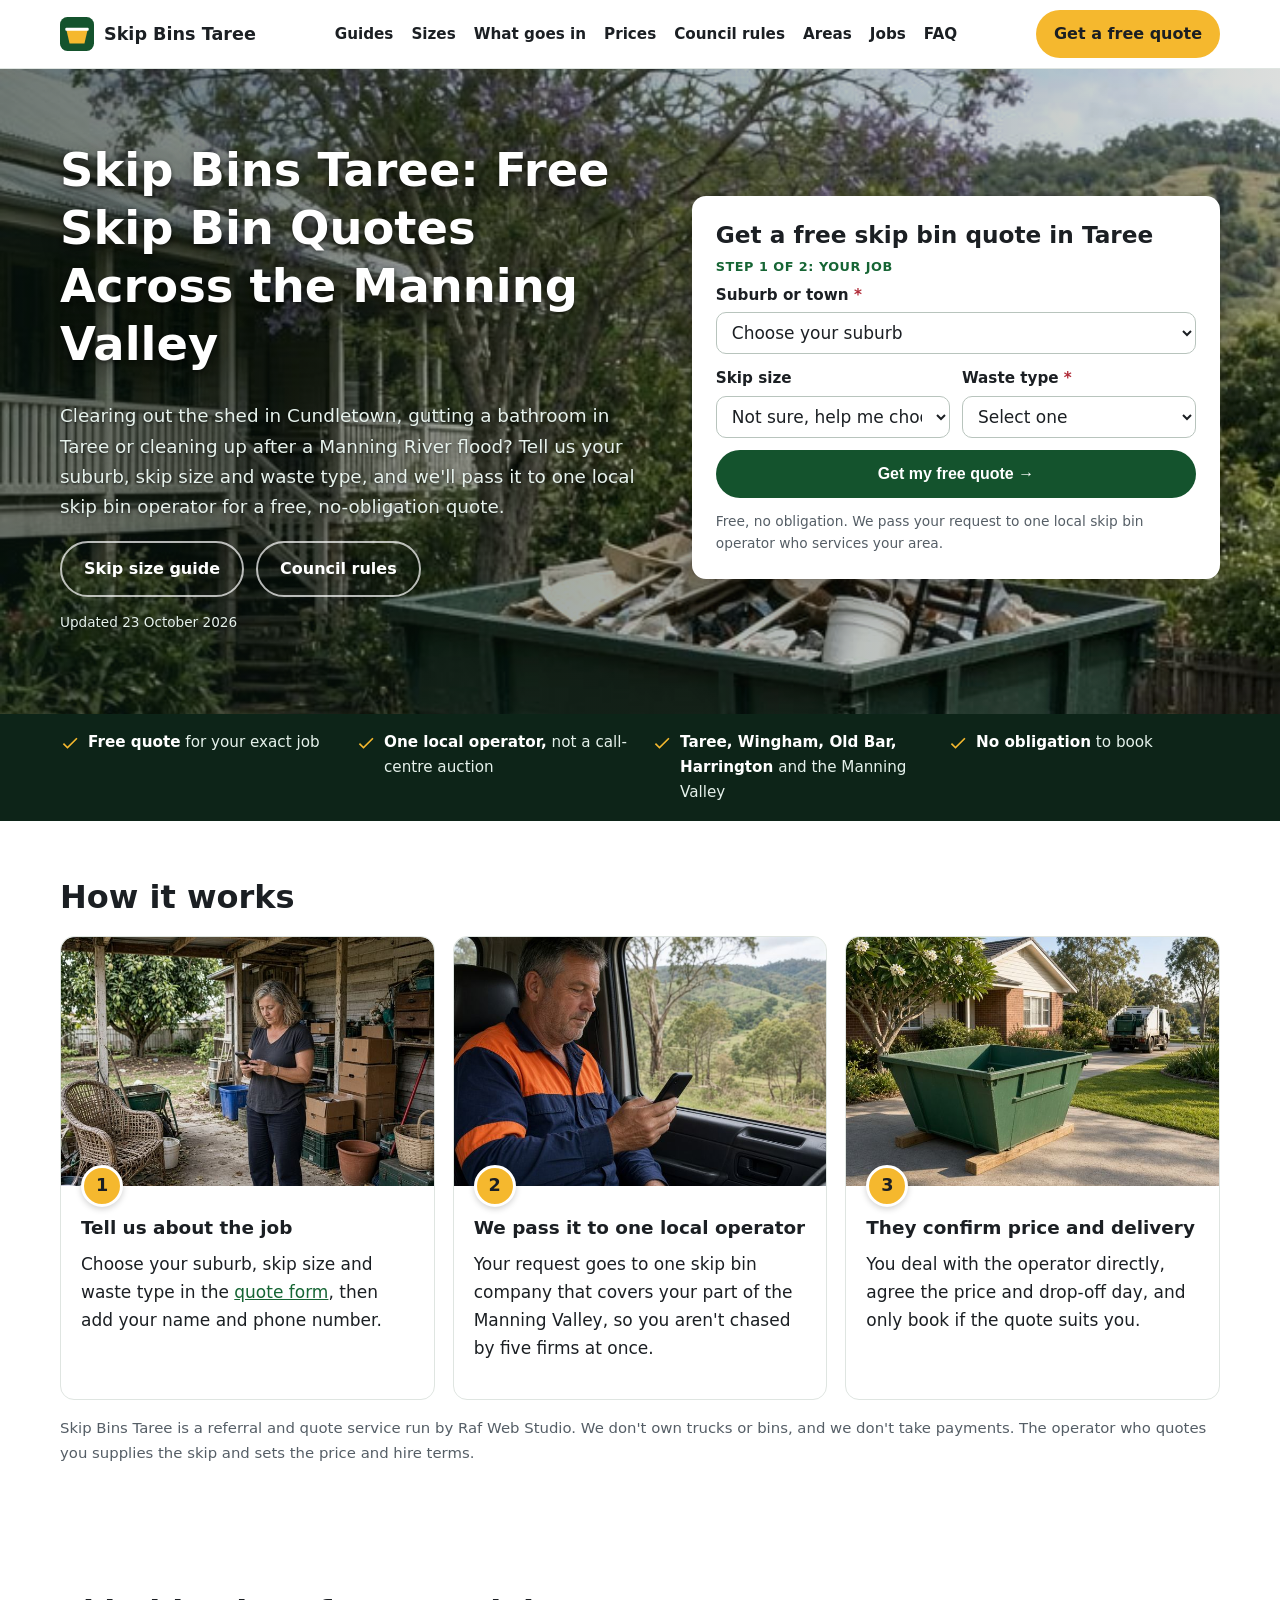
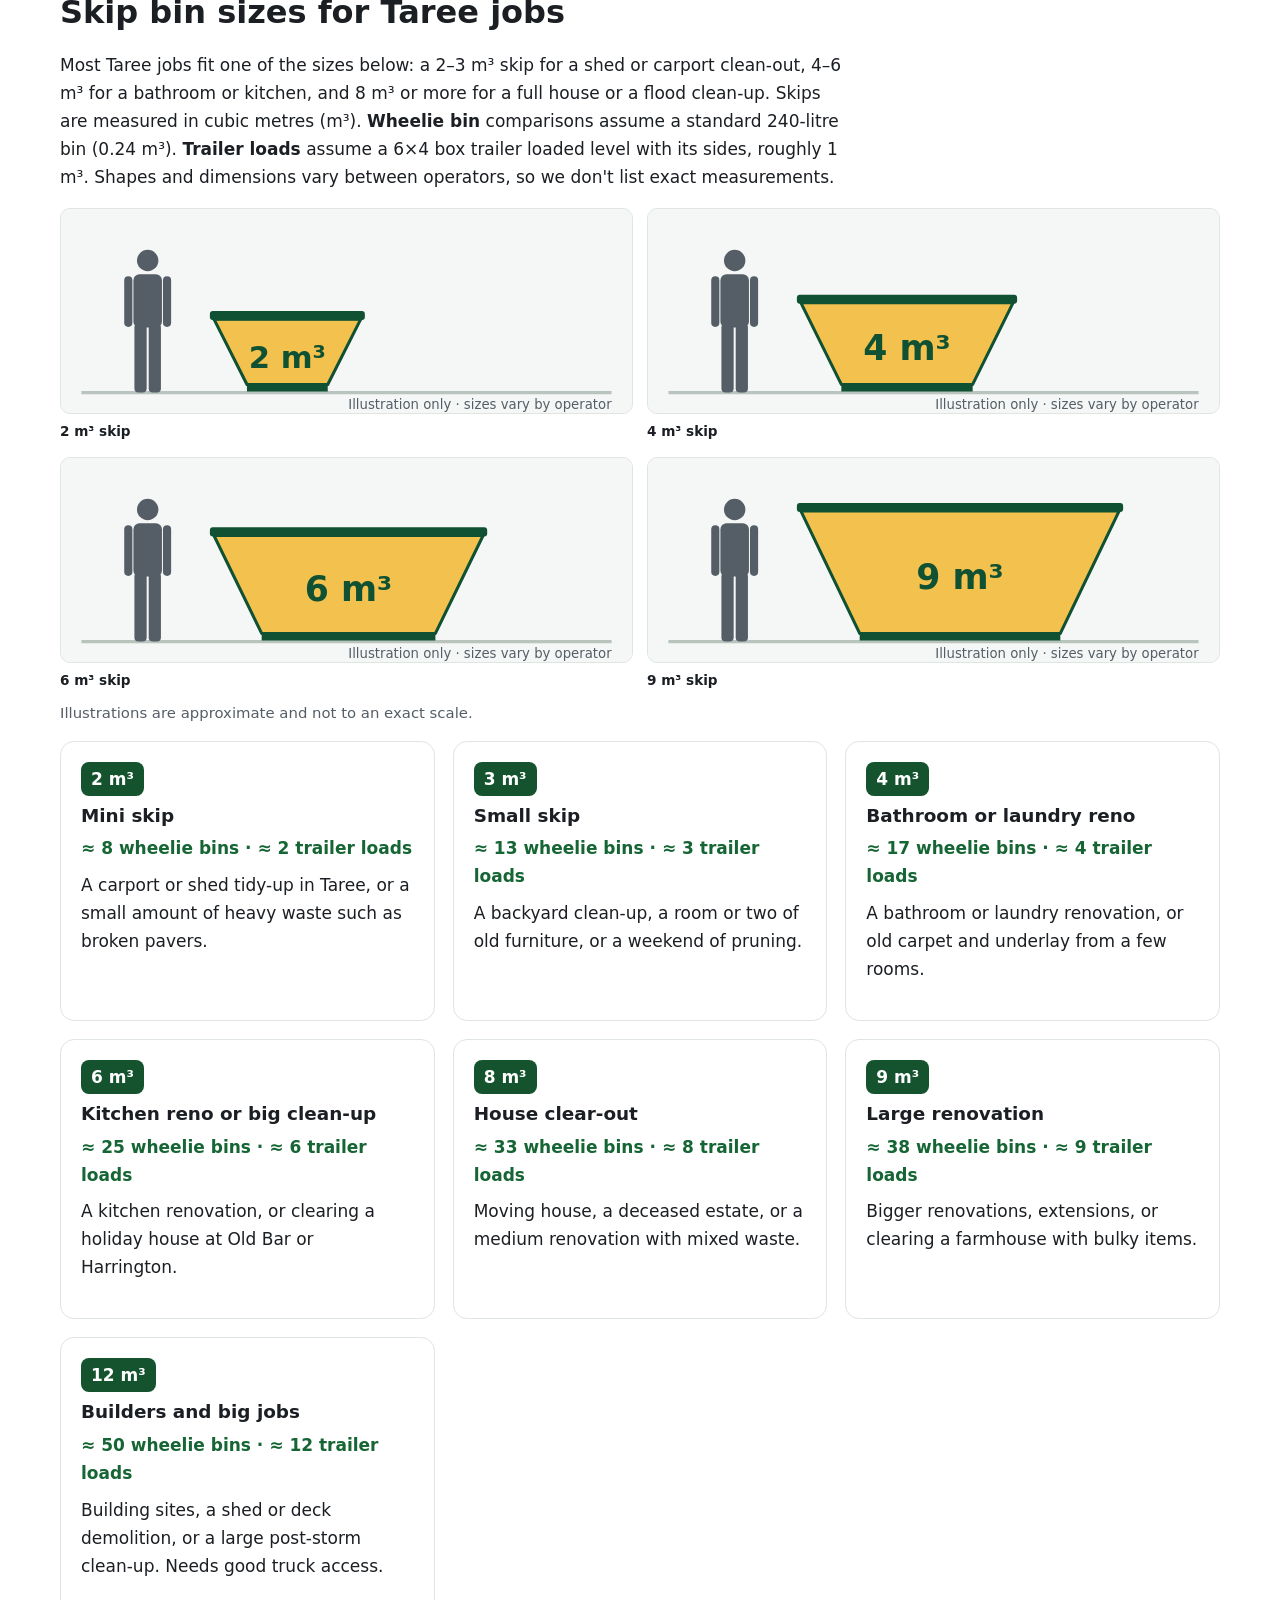
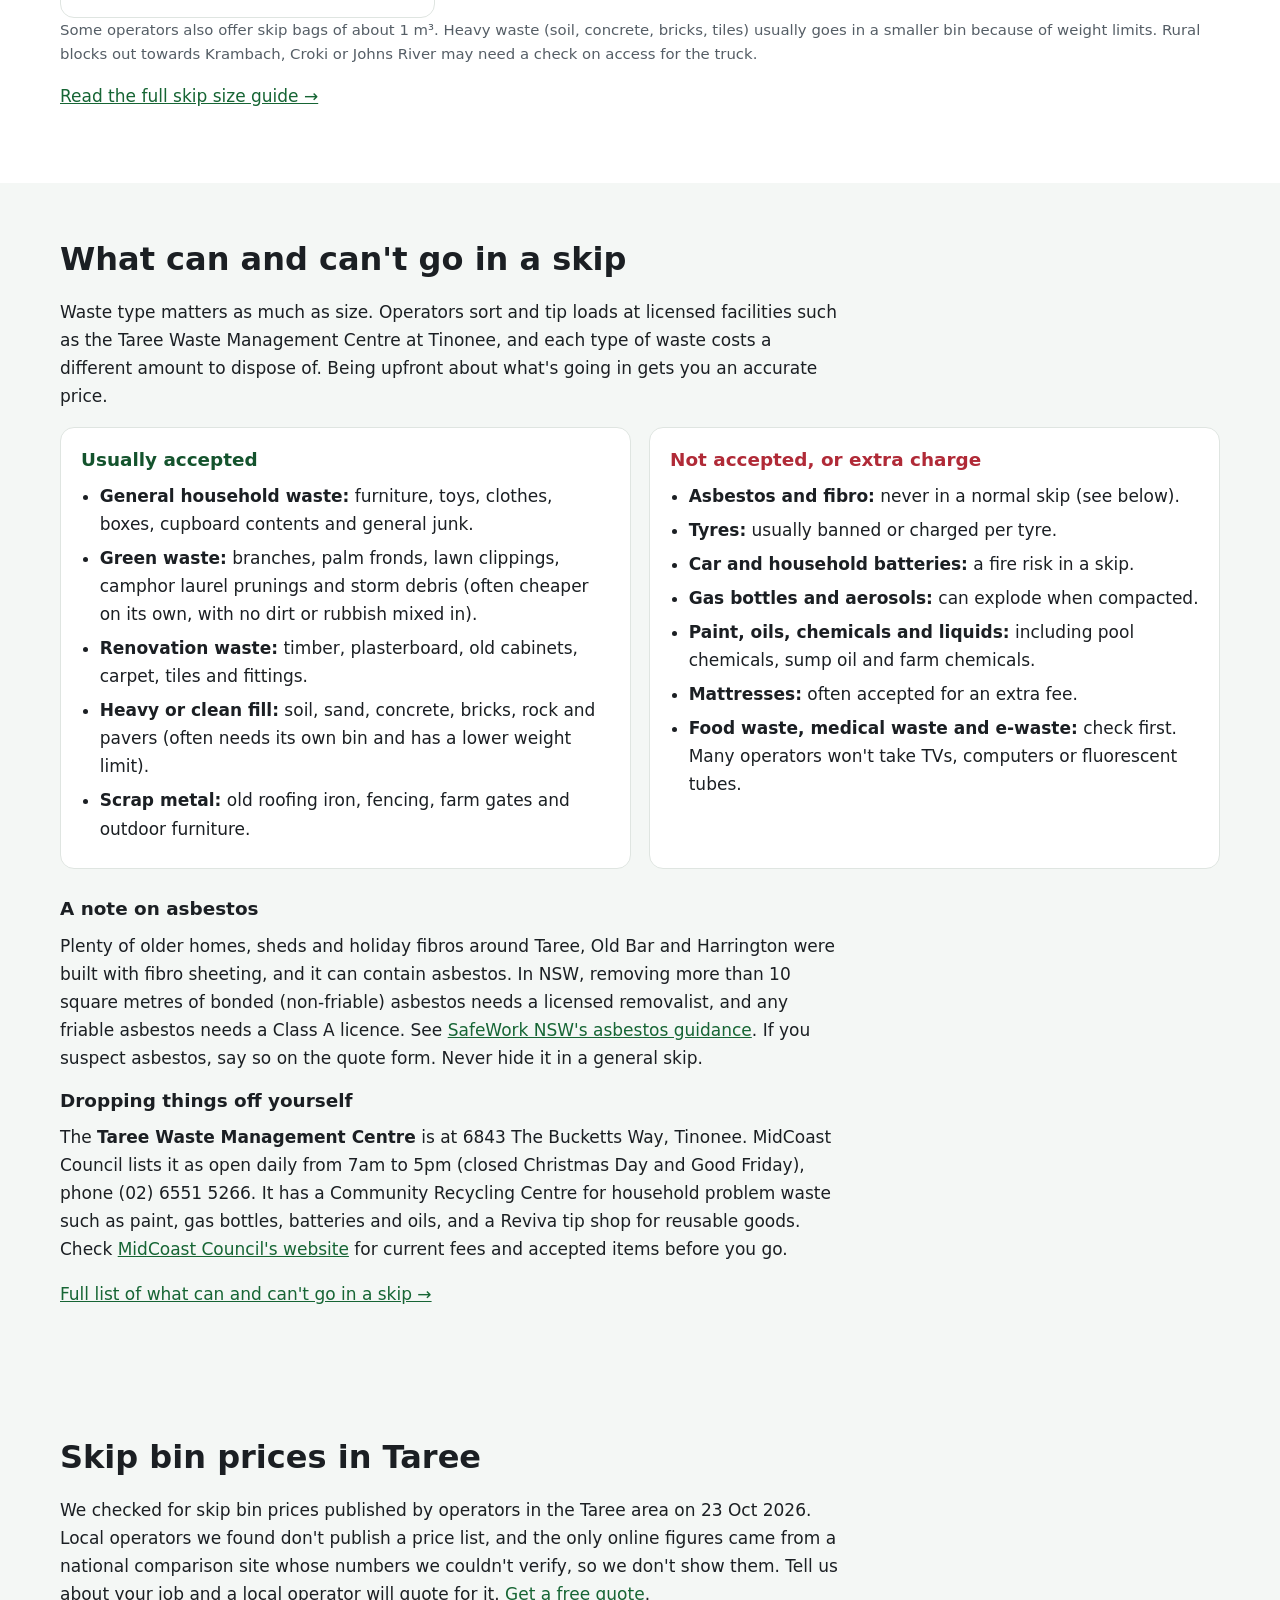
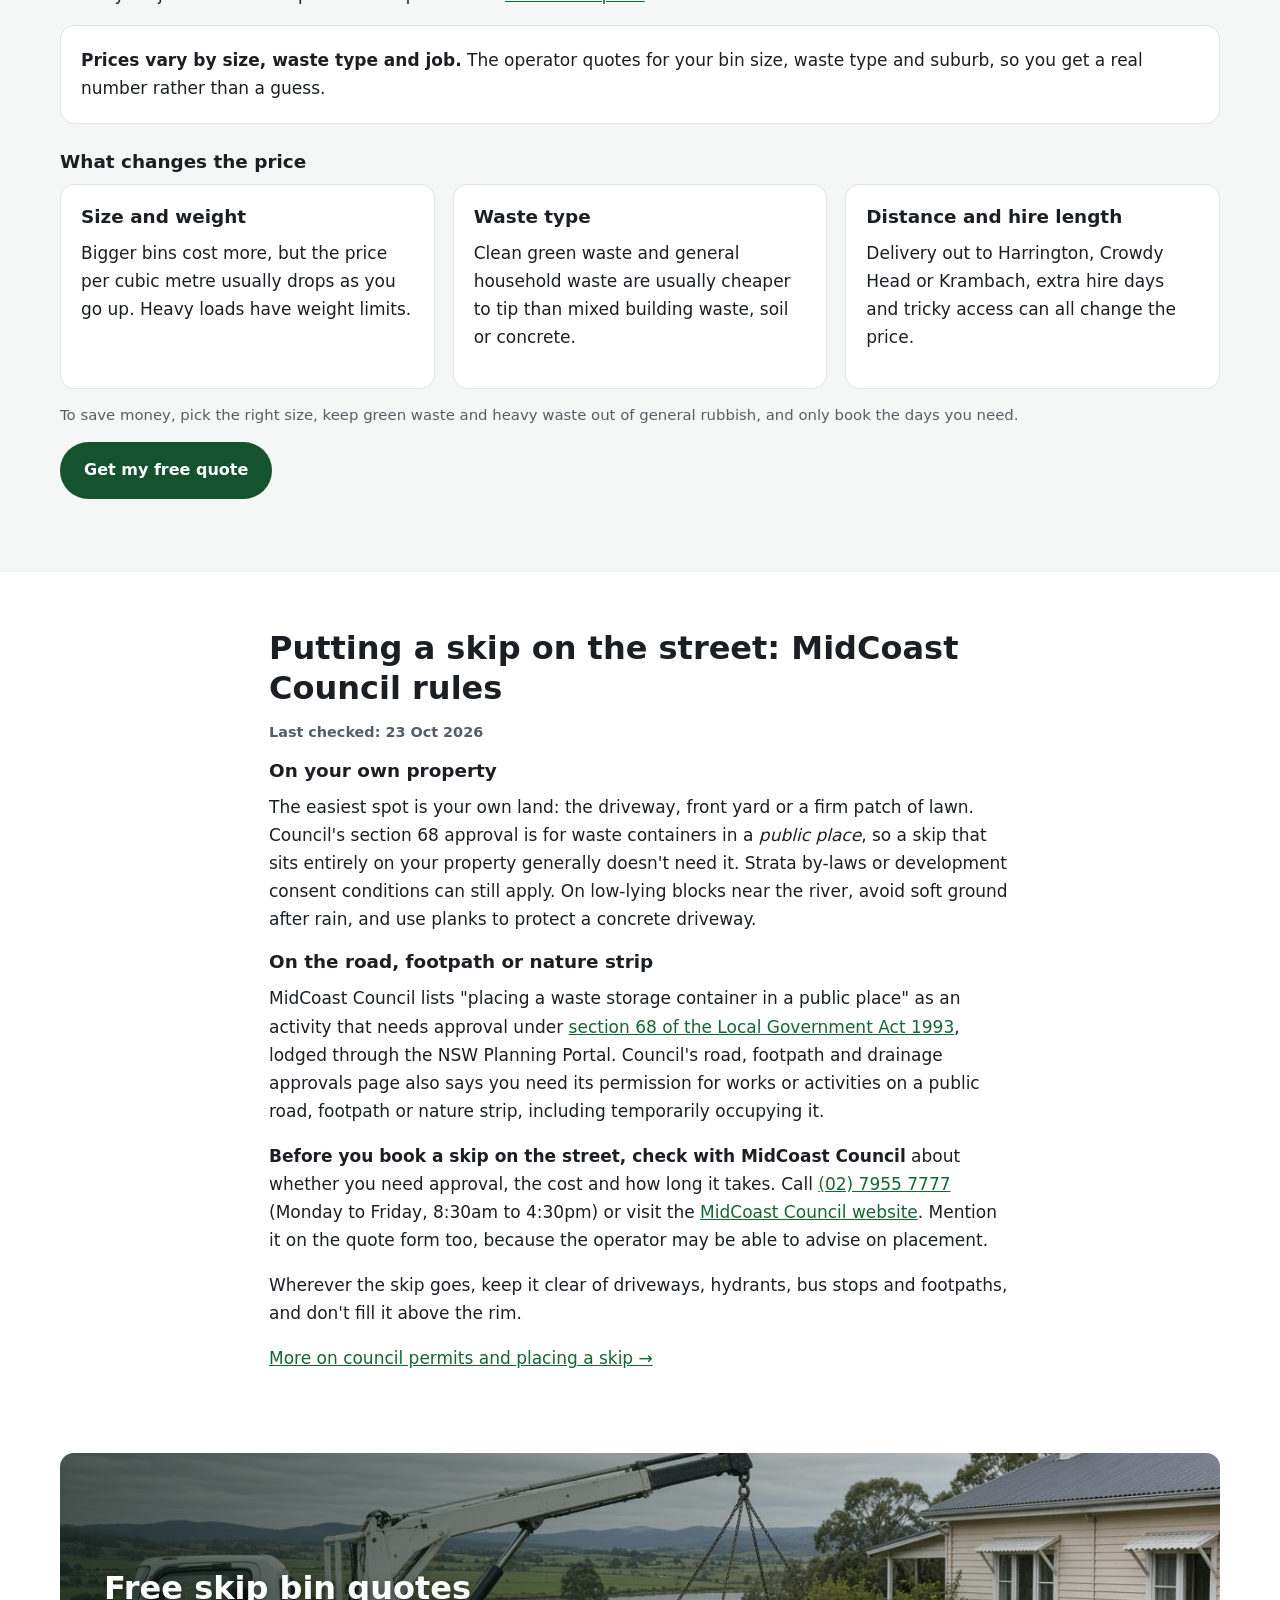
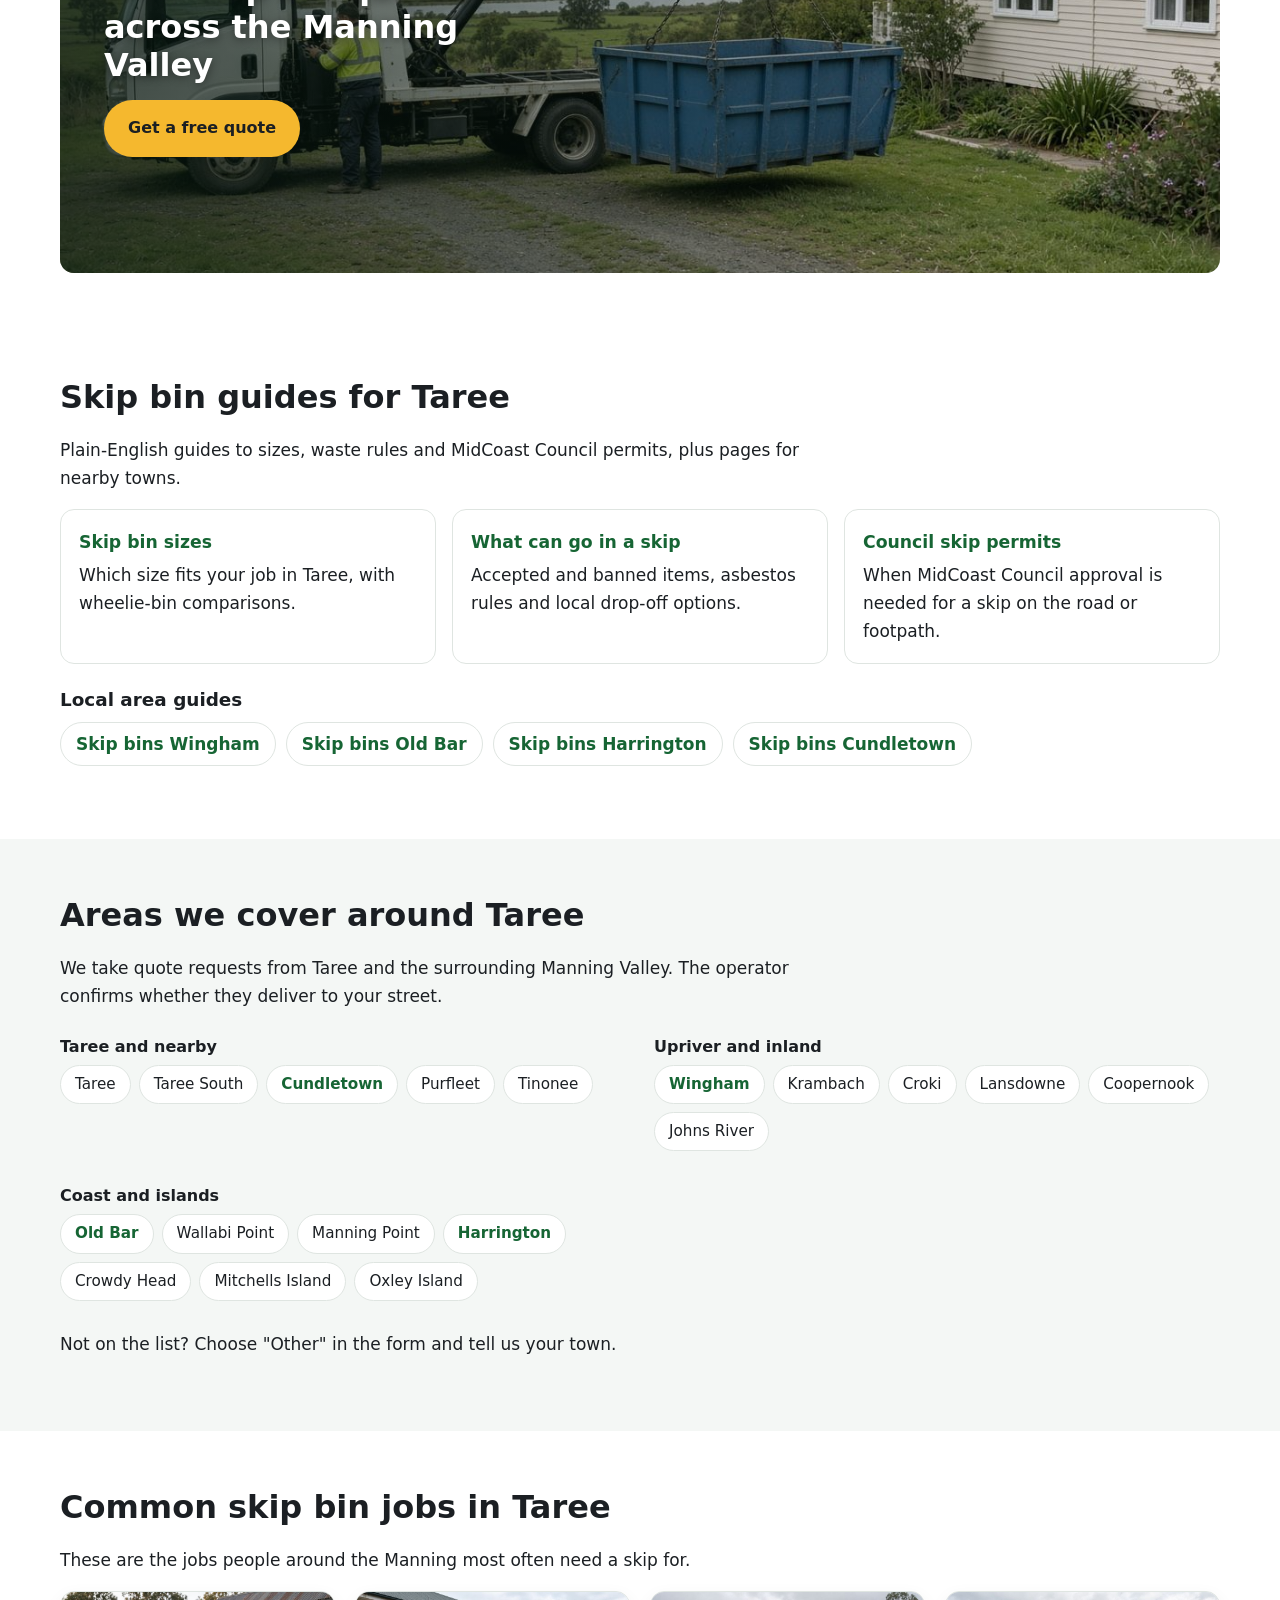
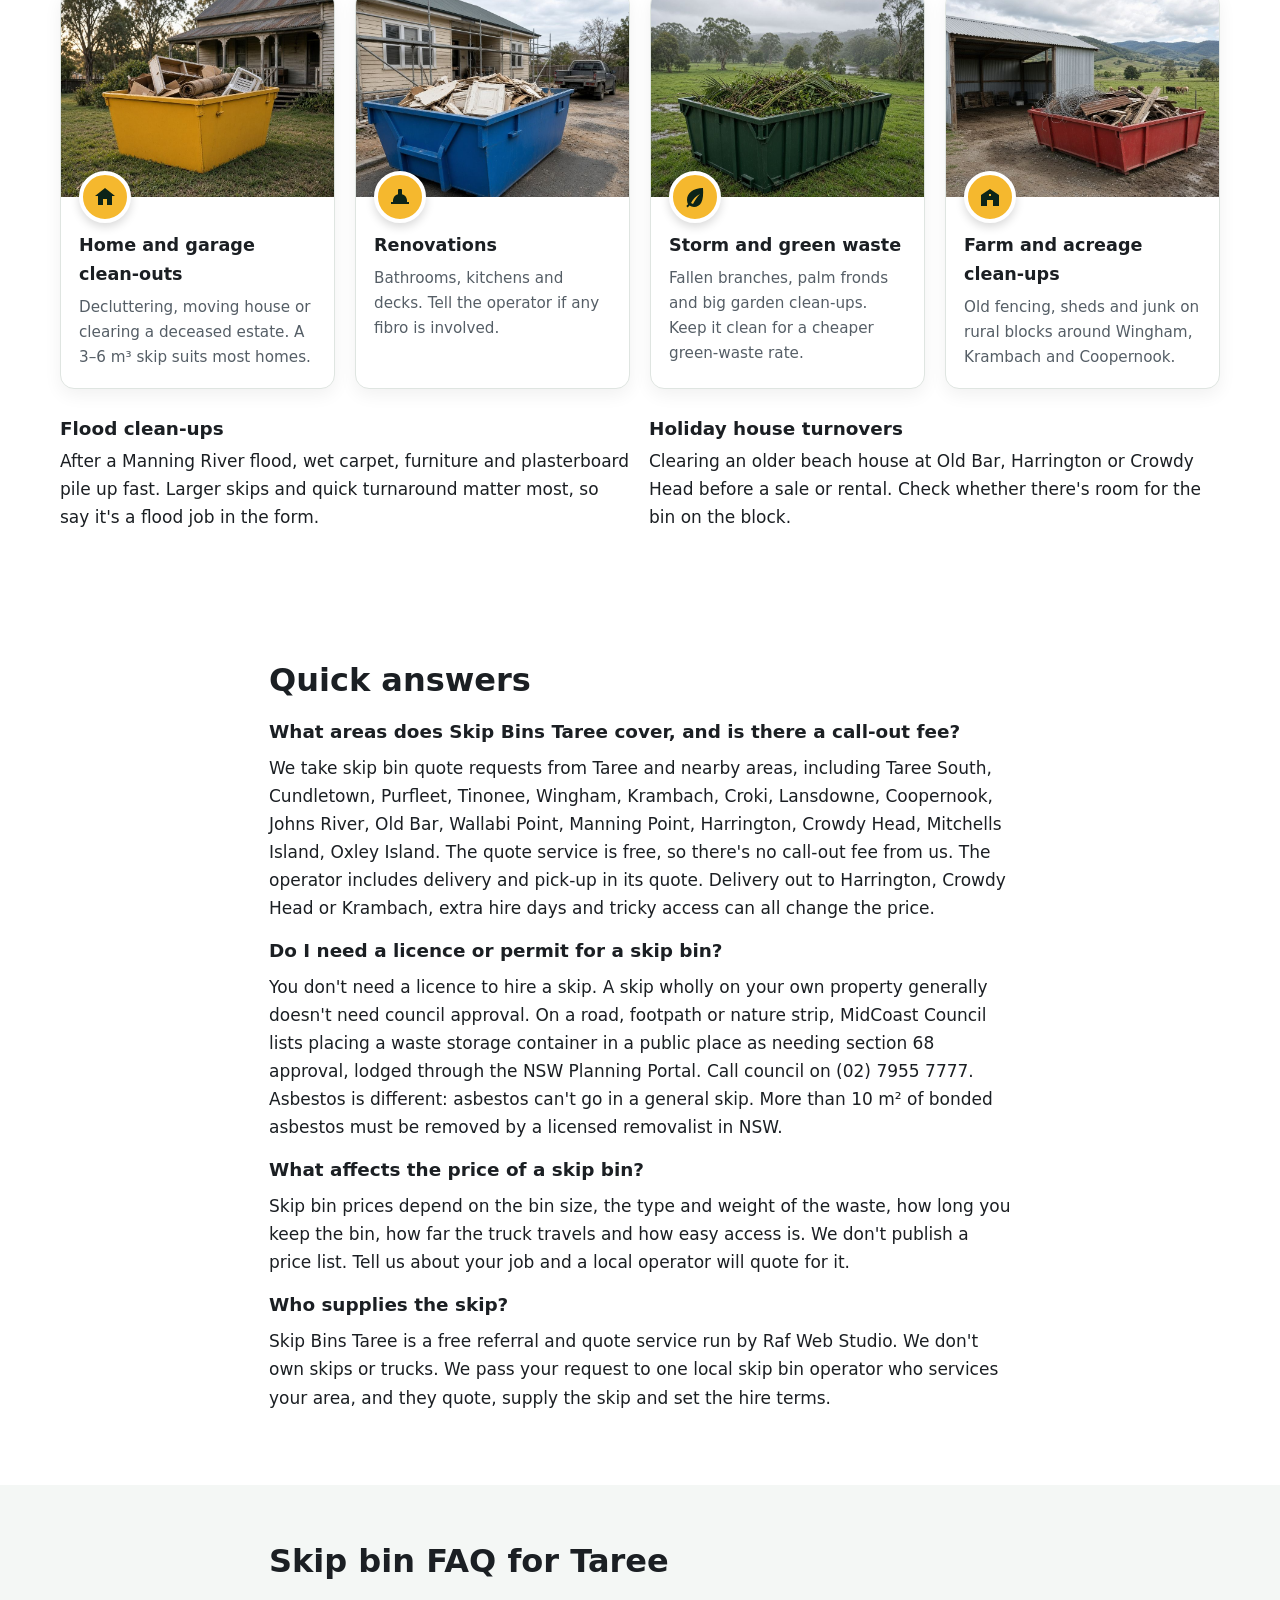
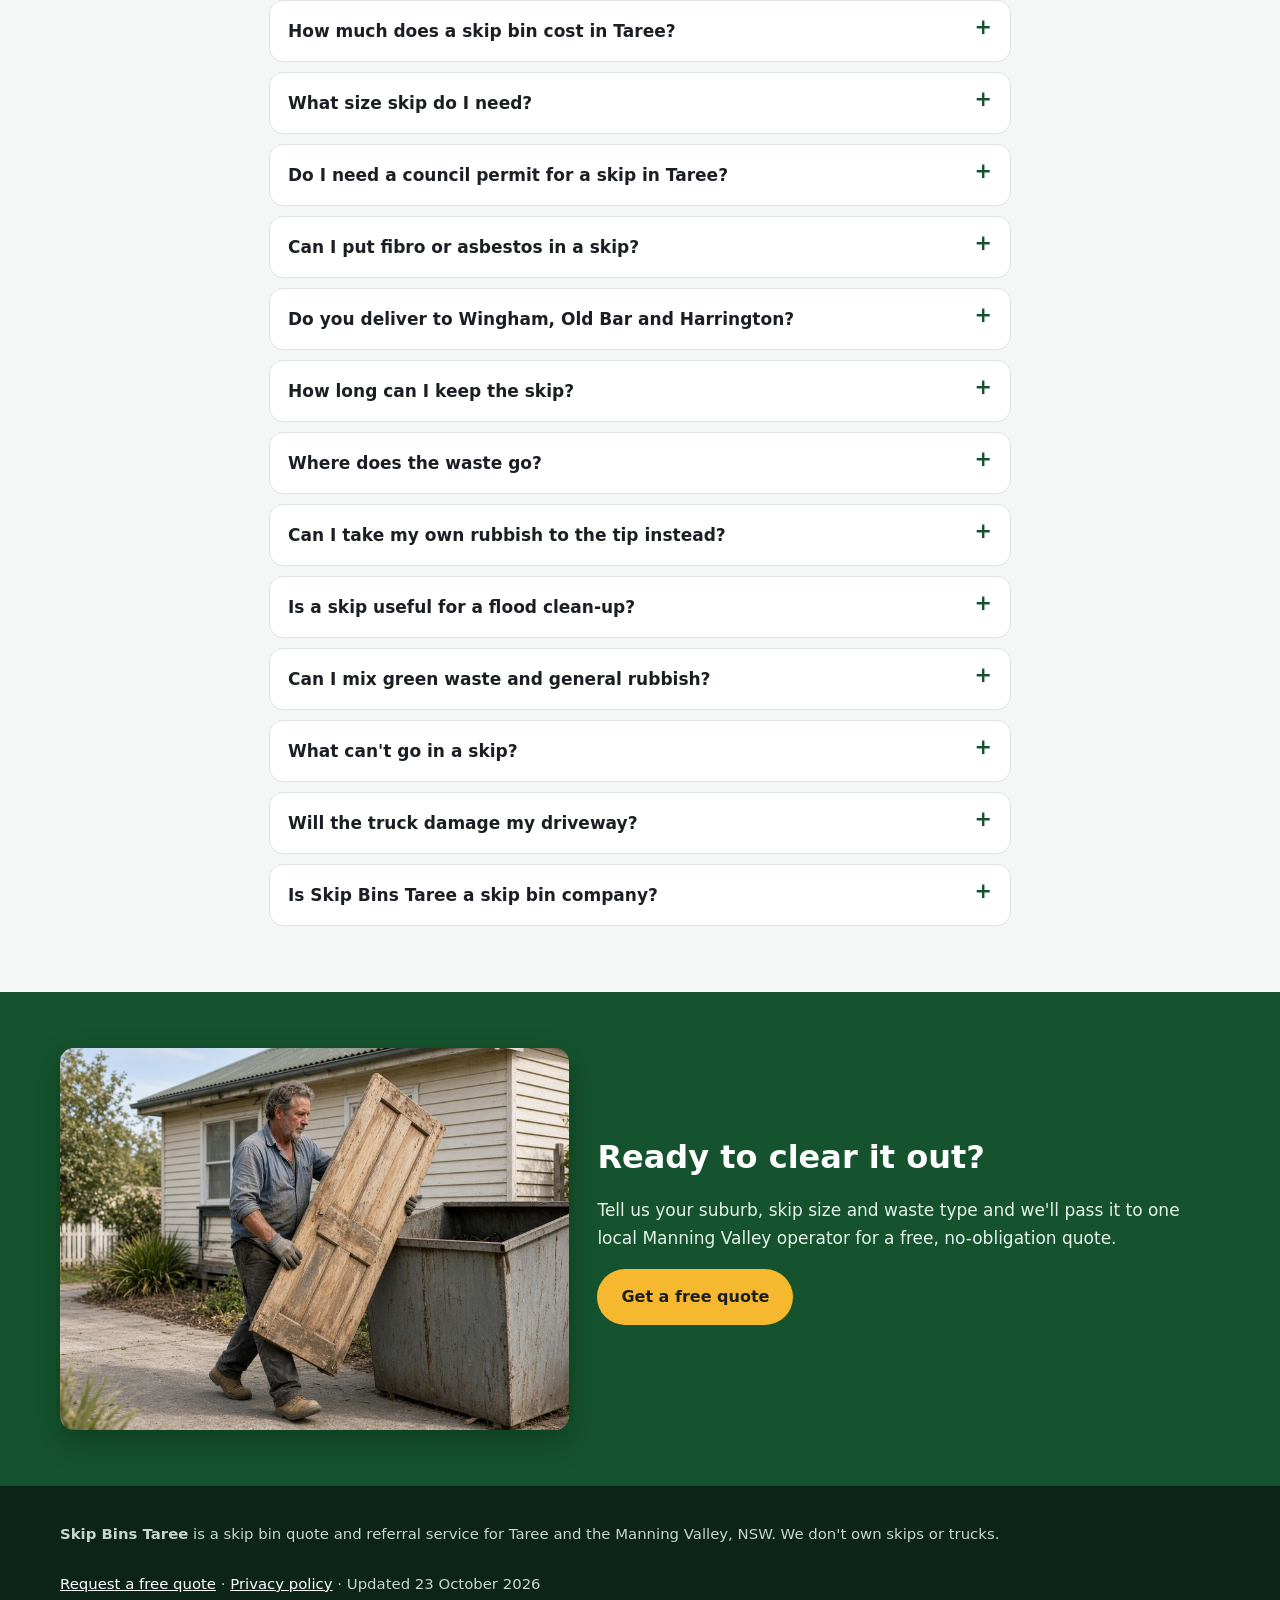
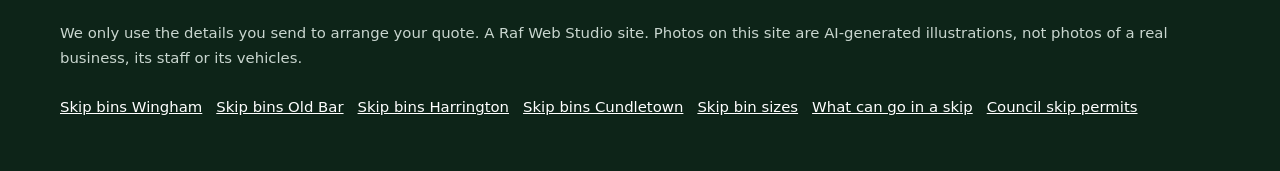
==== commit 492f70f4: "AI search basics: LocalBusiness schema, quick answers in FAQ schema, llms.txt" ====
--- a/index.html
+++ b/index.html
@@ -33,6 +33,105 @@
 <script type="application/ld+json">
 {
  "@context": "https://schema.org",
+ "@type": "LocalBusiness",
+ "@id": "https://skipbinstaree.com/#business",
+ "name": "Skip Bins Taree",
+ "url": "https://skipbinstaree.com/",
+ "description": "Skip bins in Taree, Wingham, Old Bar and Harrington. Tell us your suburb, size and waste type and get a free, no-obligation quote from one local skip bin operator. A free referral and quote service run by Raf Web Studio. It doesn't own skips or trucks; one local operator quotes and supplies the skip.",
+ "image": "https://skipbinstaree.com/img/hero.jpg",
+ "areaServed": [
+  {
+   "@type": "AdministrativeArea",
+   "name": "MidCoast Council, NSW"
+  },
+  {
+   "@type": "Place",
+   "name": "Taree, NSW"
+  },
+  {
+   "@type": "Place",
+   "name": "Taree South, NSW"
+  },
+  {
+   "@type": "Place",
+   "name": "Cundletown, NSW"
+  },
+  {
+   "@type": "Place",
+   "name": "Purfleet, NSW"
+  },
+  {
+   "@type": "Place",
+   "name": "Tinonee, NSW"
+  },
+  {
+   "@type": "Place",
+   "name": "Wingham, NSW"
+  },
+  {
+   "@type": "Place",
+   "name": "Old Bar, NSW"
+  },
+  {
+   "@type": "Place",
+   "name": "Wallabi Point, NSW"
+  },
+  {
+   "@type": "Place",
+   "name": "Manning Point, NSW"
+  },
+  {
+   "@type": "Place",
+   "name": "Harrington, NSW"
+  },
+  {
+   "@type": "Place",
+   "name": "Crowdy Head, NSW"
+  },
+  {
+   "@type": "Place",
+   "name": "Coopernook, NSW"
+  },
+  {
+   "@type": "Place",
+   "name": "Lansdowne, NSW"
+  },
+  {
+   "@type": "Place",
+   "name": "Krambach, NSW"
+  },
+  {
+   "@type": "Place",
+   "name": "Croki, NSW"
+  },
+  {
+   "@type": "Place",
+   "name": "Mitchells Island, NSW"
+  },
+  {
+   "@type": "Place",
+   "name": "Oxley Island, NSW"
+  },
+  {
+   "@type": "Place",
+   "name": "Johns River, NSW"
+  }
+ ],
+ "knowsAbout": [
+  "Skip bin hire",
+  "Skip bin sizes",
+  "Council skip bin permits",
+  "Waste disposal"
+ ],
+ "parentOrganization": {
+  "@type": "Organization",
+  "name": "Raf Web Studio"
+ }
+}
+</script>
+<script type="application/ld+json">
+{
+ "@context": "https://schema.org",
  "@type": "WebSite",
  "@id": "https://skipbinstaree.com/#website",
  "name": "Skip Bins Taree",
@@ -50,9 +149,7 @@
  "description": "Free skip bin hire quotes in Taree and surrounding suburbs. We pass your request to one local skip bin operator.",
  "url": "https://skipbinstaree.com/",
  "provider": {
-  "@type": "Organization",
-  "name": "Skip Bins Taree",
-  "url": "https://skipbinstaree.com/"
+  "@id": "https://skipbinstaree.com/#business"
  },
  "areaServed": [
   {
@@ -241,6 +338,38 @@
    "acceptedAnswer": {
     "@type": "Answer",
     "text": "No. We're a referral and quote service run by Raf Web Studio. We pass your request to one local operator, who supplies the skip and sets the price."
+   }
+  },
+  {
+   "@type": "Question",
+   "name": "What areas does Skip Bins Taree cover, and is there a call-out fee?",
+   "acceptedAnswer": {
+    "@type": "Answer",
+    "text": "We take skip bin quote requests from Taree and nearby areas, including Taree South, Cundletown, Purfleet, Tinonee, Wingham, Krambach, Croki, Lansdowne, Coopernook, Johns River, Old Bar, Wallabi Point, Manning Point, Harrington, Crowdy Head, Mitchells Island, Oxley Island. The quote service is free, so there's no call-out fee from us. The operator includes delivery and pick-up in its quote. Delivery out to Harrington, Crowdy Head or Krambach, extra hire days and tricky access can all change the price."
+   }
+  },
+  {
+   "@type": "Question",
+   "name": "Do I need a licence or permit for a skip bin?",
+   "acceptedAnswer": {
+    "@type": "Answer",
+    "text": "You don't need a licence to hire a skip. A skip wholly on your own property generally doesn't need council approval. On a road, footpath or nature strip, MidCoast Council lists placing a waste storage container in a public place as needing section 68 approval, lodged through the NSW Planning Portal. Call council on (02) 7955 7777. Asbestos is different: asbestos can't go in a general skip. More than 10 m² of bonded asbestos must be removed by a licensed removalist in NSW."
+   }
+  },
+  {
+   "@type": "Question",
+   "name": "What affects the price of a skip bin?",
+   "acceptedAnswer": {
+    "@type": "Answer",
+    "text": "Skip bin prices depend on the bin size, the type and weight of the waste, how long you keep the bin, how far the truck travels and how easy access is. We don't publish a price list. Tell us about your job and a local operator will quote for it."
+   }
+  },
+  {
+   "@type": "Question",
+   "name": "Who supplies the skip?",
+   "acceptedAnswer": {
+    "@type": "Answer",
+    "text": "Skip Bins Taree is a free referral and quote service run by Raf Web Studio. We don't own skips or trucks. We pass your request to one local skip bin operator who services your area, and they quote, supply the skip and set the hire terms."
    }
   }
  ]
@@ -454,6 +583,21 @@
     <div class="grid grid-2 more-jobs"><div><h3>Flood clean-ups</h3><p>After a Manning River flood, wet carpet, furniture and plasterboard pile up fast. Larger skips and quick turnaround matter most, so say it's a flood job in the form.</p></div><div><h3>Holiday house turnovers</h3><p>Clearing an older beach house at Old Bar, Harrington or Crowdy Head before a sale or rental. Check whether there's room for the bin on the block.</p></div></div>
   </div>
 </section>
+<!-- ai-answers-v1 -->
+<section id="answers" aria-labelledby="answers-h">
+  <div class="wrap intro">
+    <h2 id="answers-h">Quick answers</h2>
+    <h3>What areas does Skip Bins Taree cover, and is there a call-out fee?</h3>
+    <p>We take skip bin quote requests from Taree and nearby areas, including Taree South, Cundletown, Purfleet, Tinonee, Wingham, Krambach, Croki, Lansdowne, Coopernook, Johns River, Old Bar, Wallabi Point, Manning Point, Harrington, Crowdy Head, Mitchells Island, Oxley Island. The quote service is free, so there&#x27;s no call-out fee from us. The operator includes delivery and pick-up in its quote. Delivery out to Harrington, Crowdy Head or Krambach, extra hire days and tricky access can all change the price.</p>
+    <h3>Do I need a licence or permit for a skip bin?</h3>
+    <p>You don&#x27;t need a licence to hire a skip. A skip wholly on your own property generally doesn&#x27;t need council approval. On a road, footpath or nature strip, MidCoast Council lists placing a waste storage container in a public place as needing section 68 approval, lodged through the NSW Planning Portal. Call council on (02) 7955 7777. Asbestos is different: asbestos can&#x27;t go in a general skip. More than 10 m² of bonded asbestos must be removed by a licensed removalist in NSW.</p>
+    <h3>What affects the price of a skip bin?</h3>
+    <p>Skip bin prices depend on the bin size, the type and weight of the waste, how long you keep the bin, how far the truck travels and how easy access is. We don&#x27;t publish a price list. Tell us about your job and a local operator will quote for it.</p>
+    <h3>Who supplies the skip?</h3>
+    <p>Skip Bins Taree is a free referral and quote service run by Raf Web Studio. We don&#x27;t own skips or trucks. We pass your request to one local skip bin operator who services your area, and they quote, supply the skip and set the hire terms.</p>
+  </div>
+</section>
+
 <section class="alt" id="faq" aria-labelledby="faq-h">
   <div class="wrap intro">
     <h2 id="faq-h">Skip bin FAQ for Taree</h2>
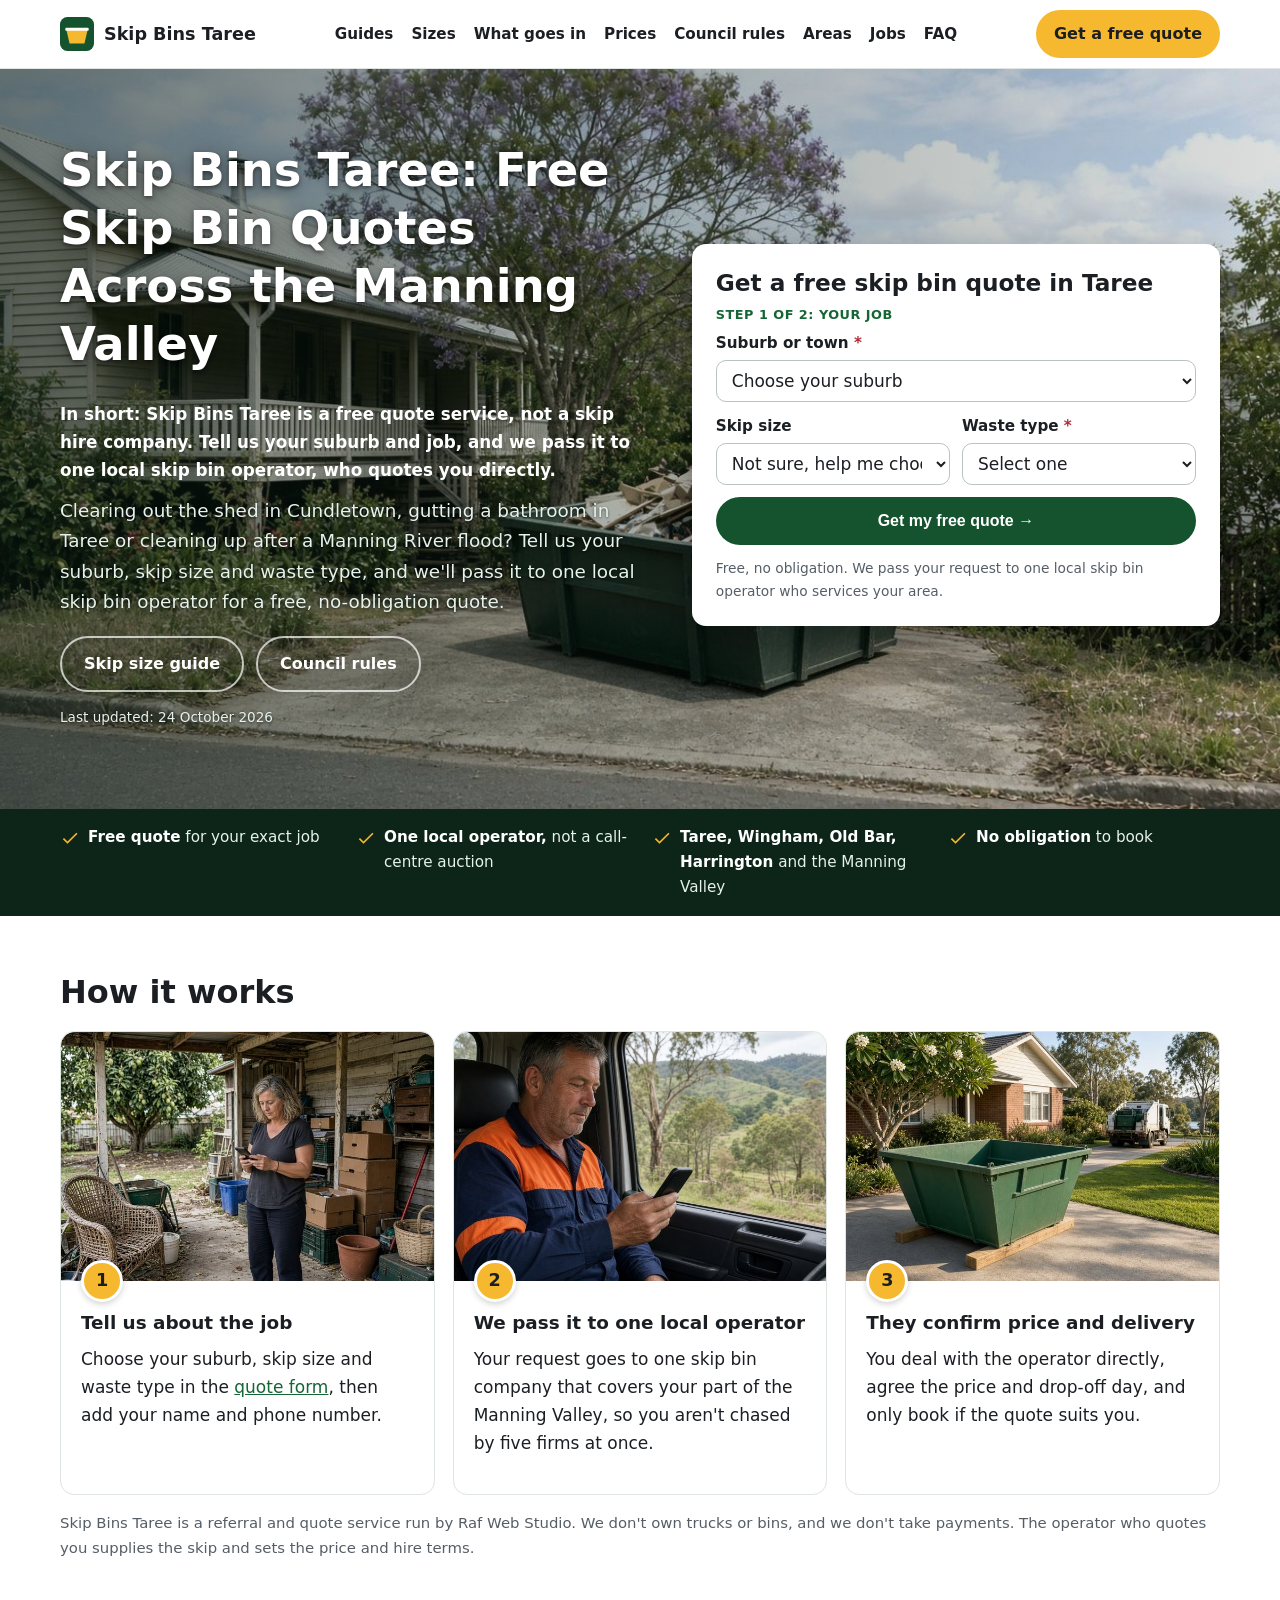
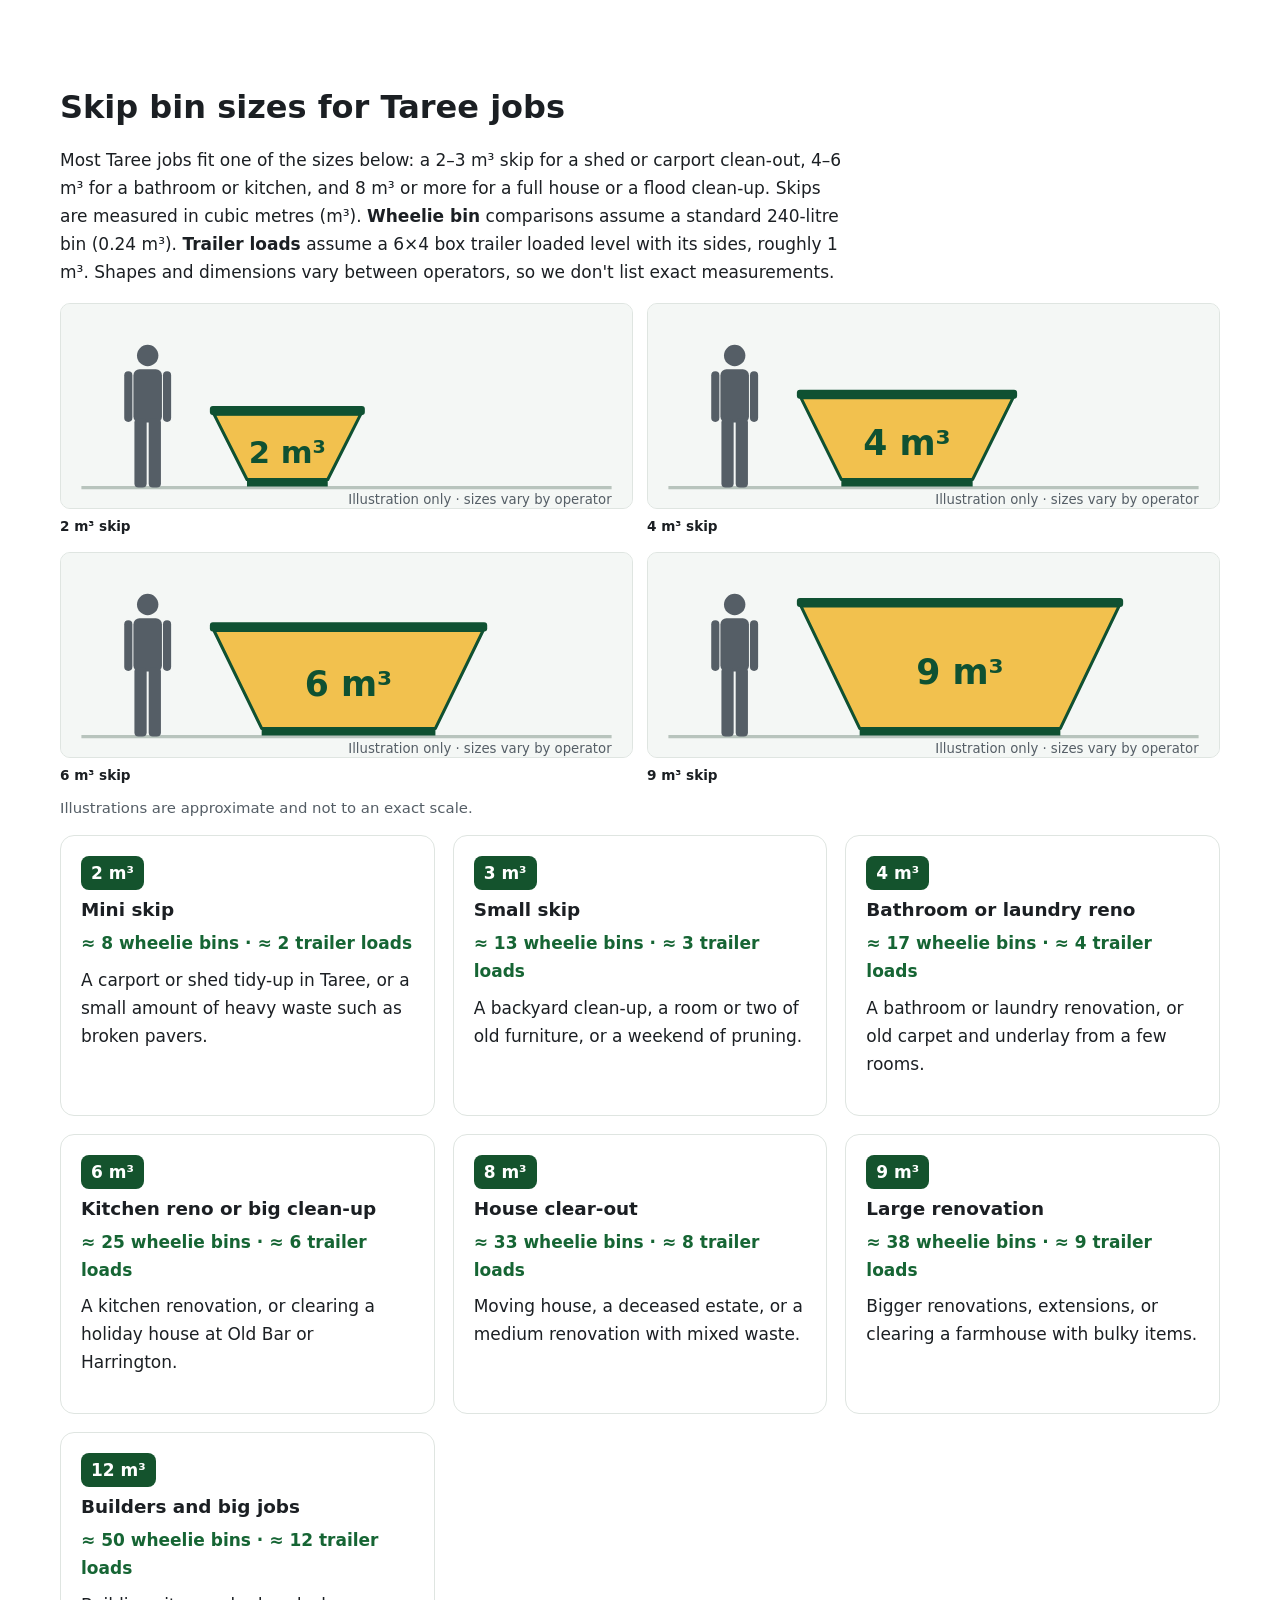
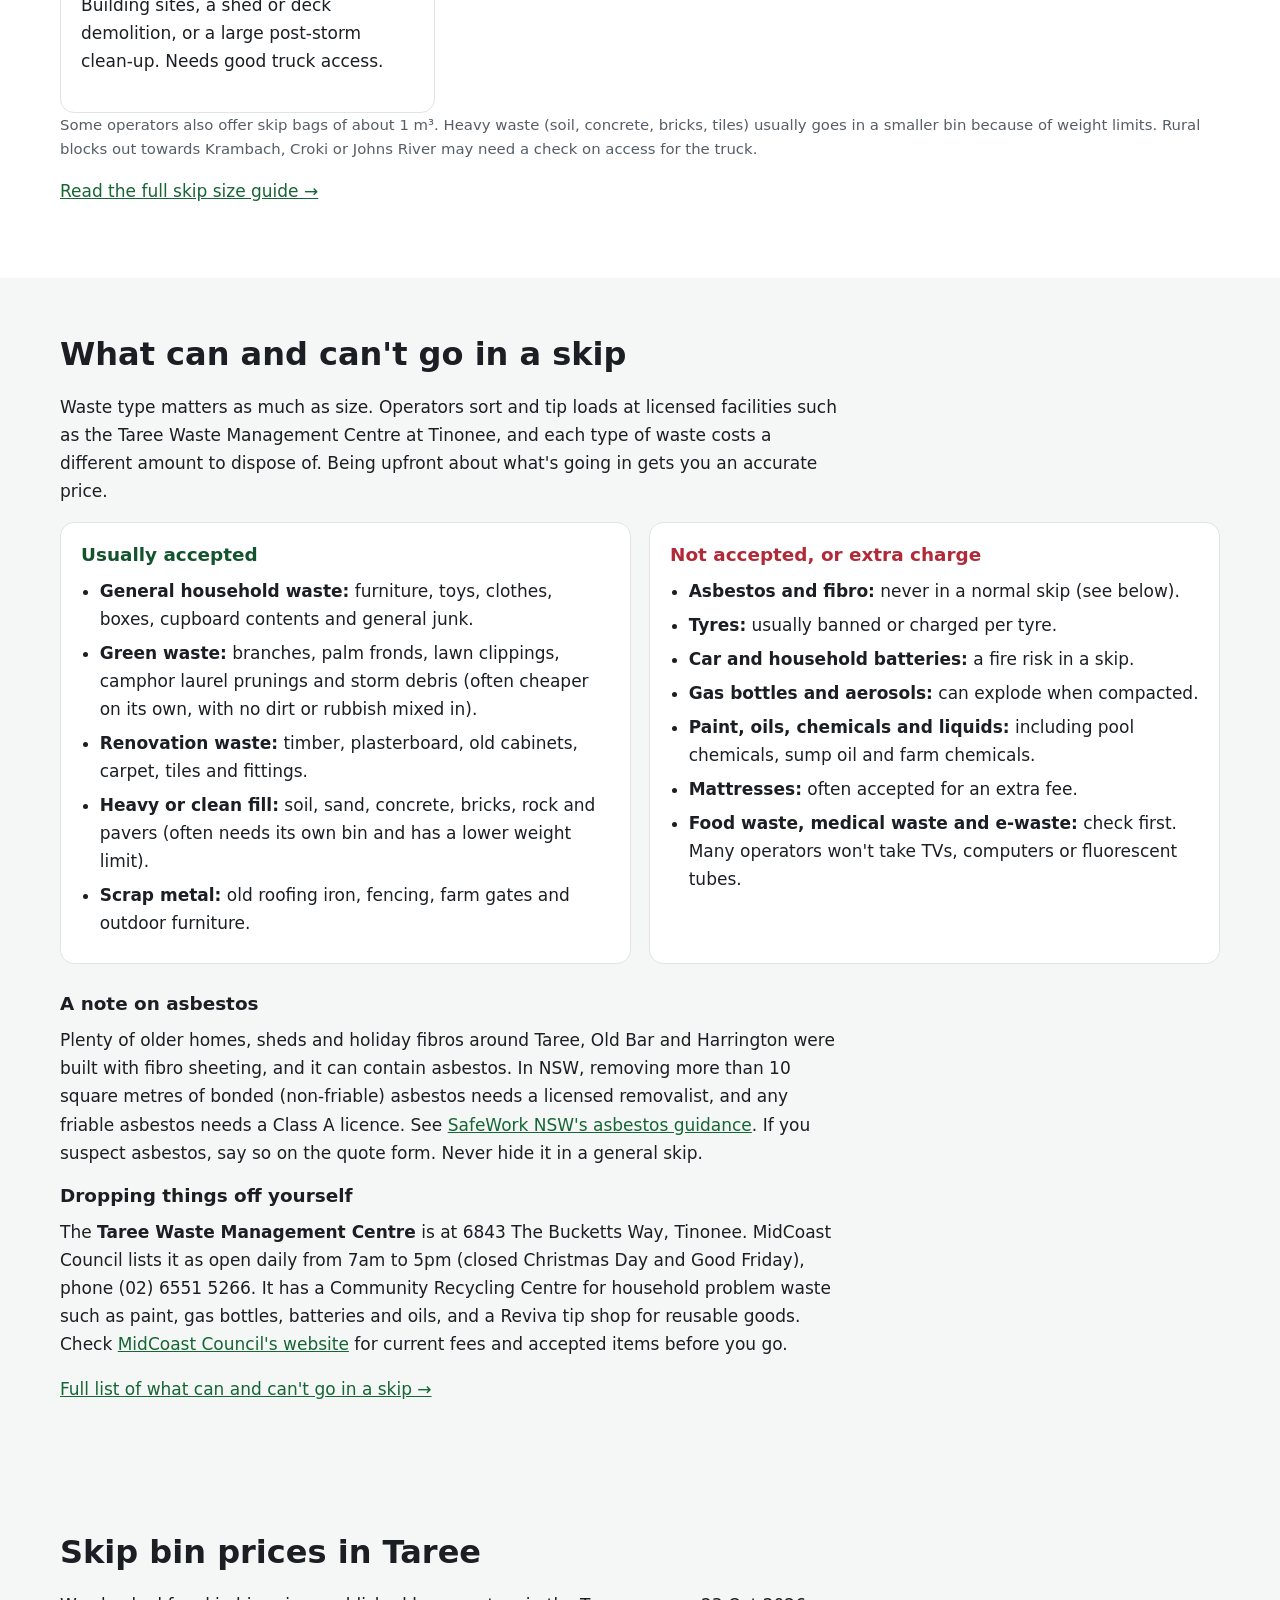
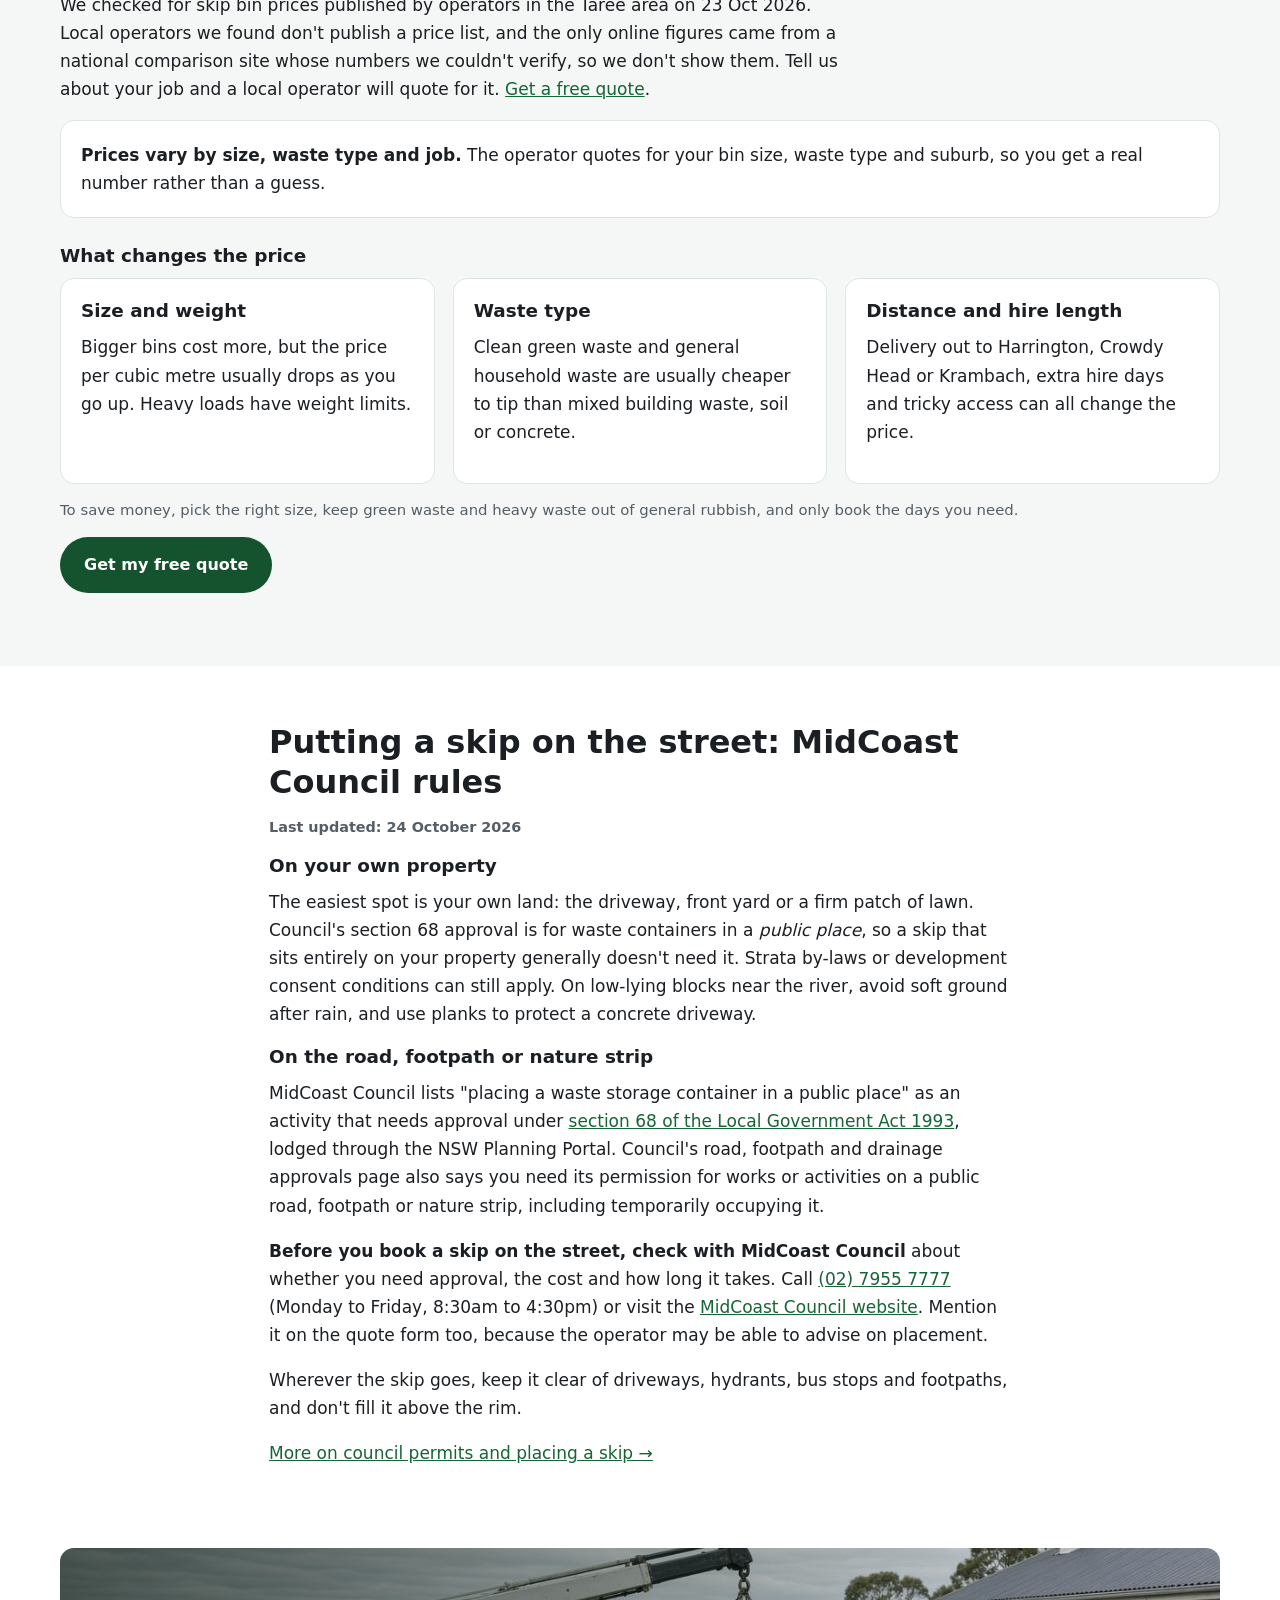
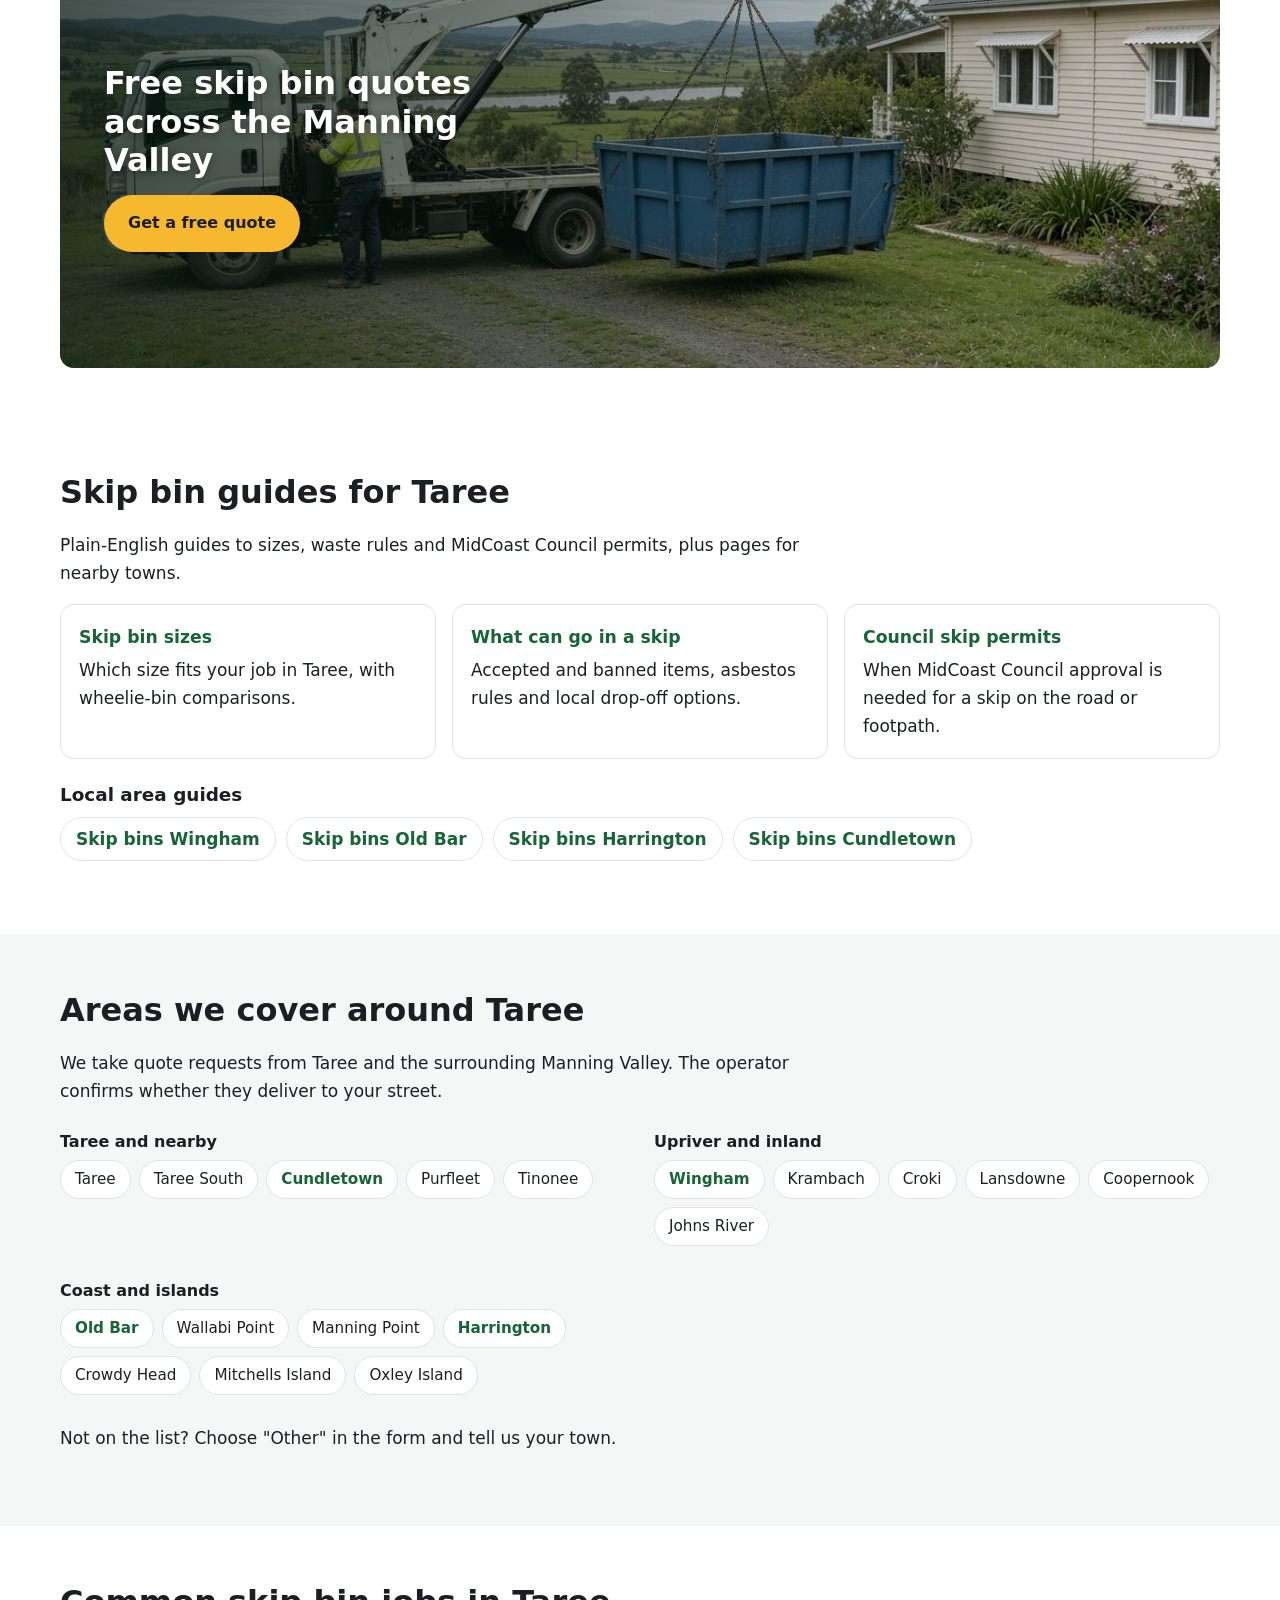
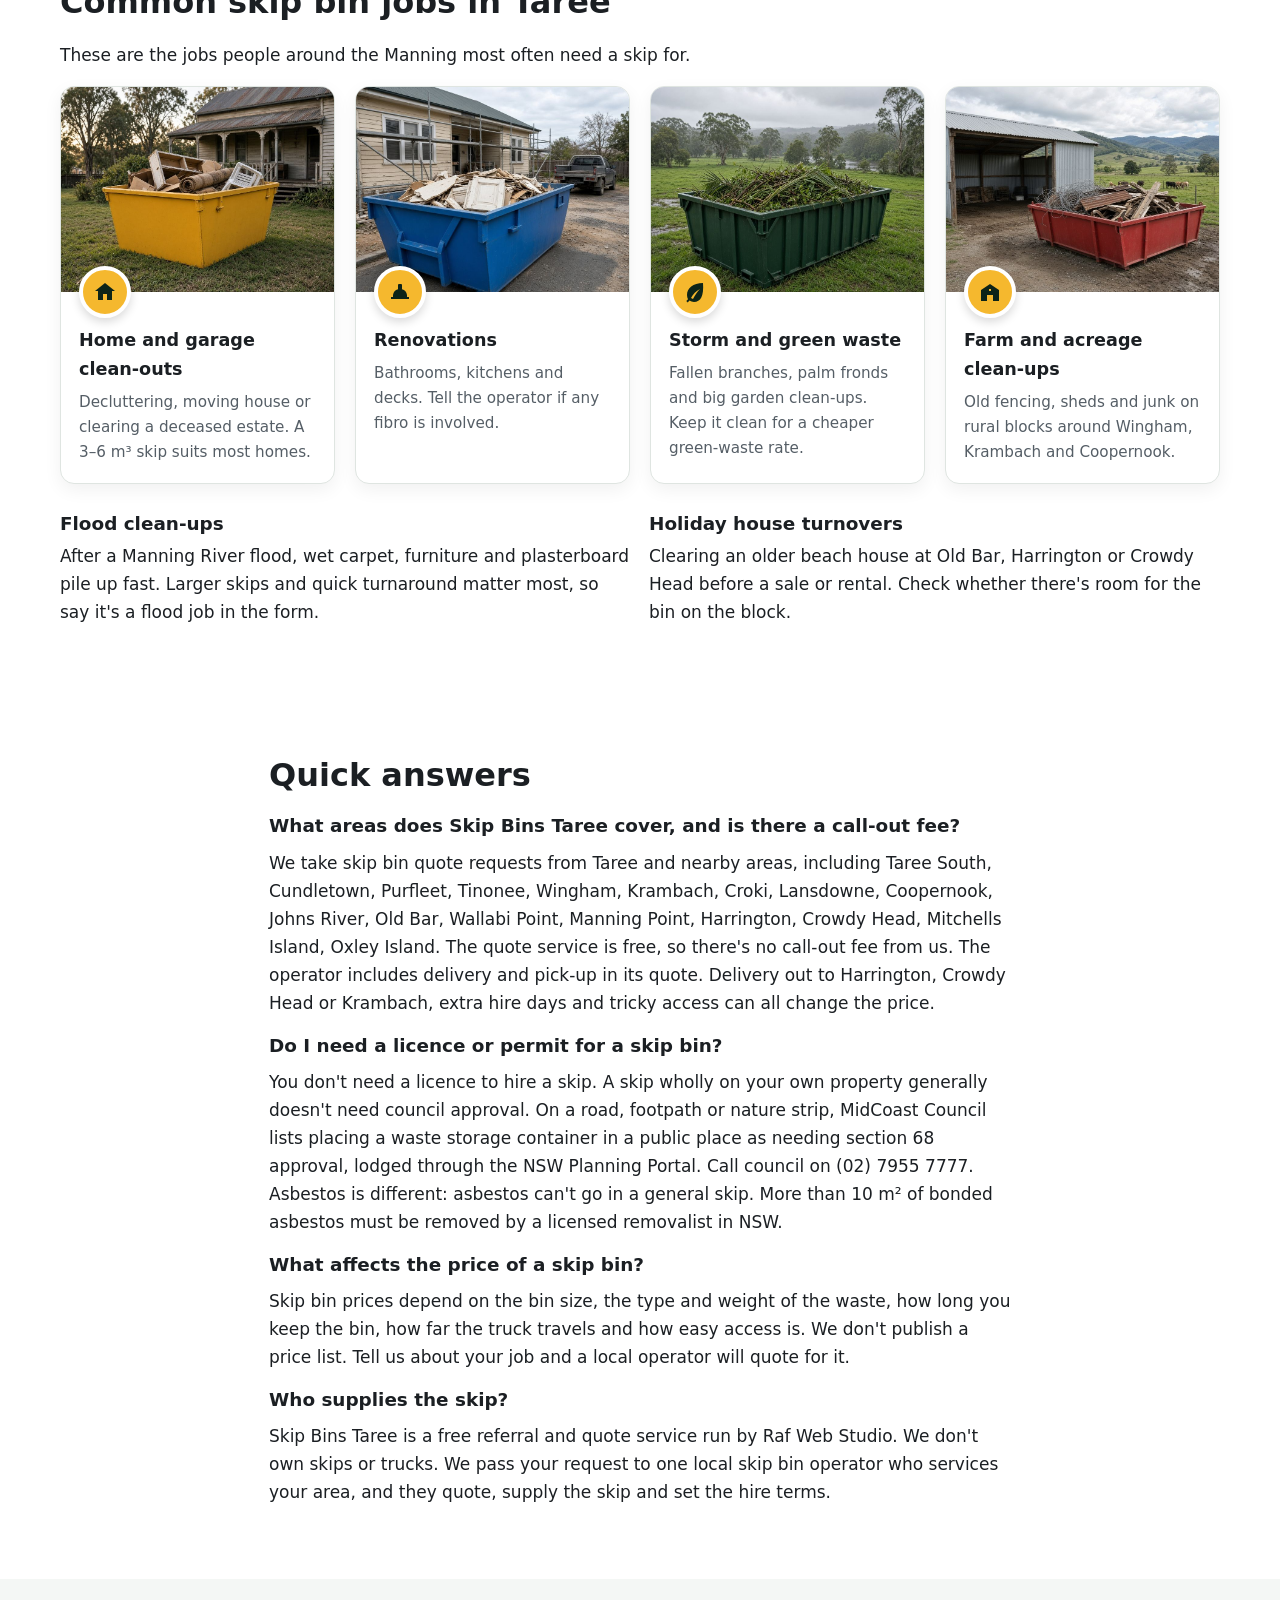
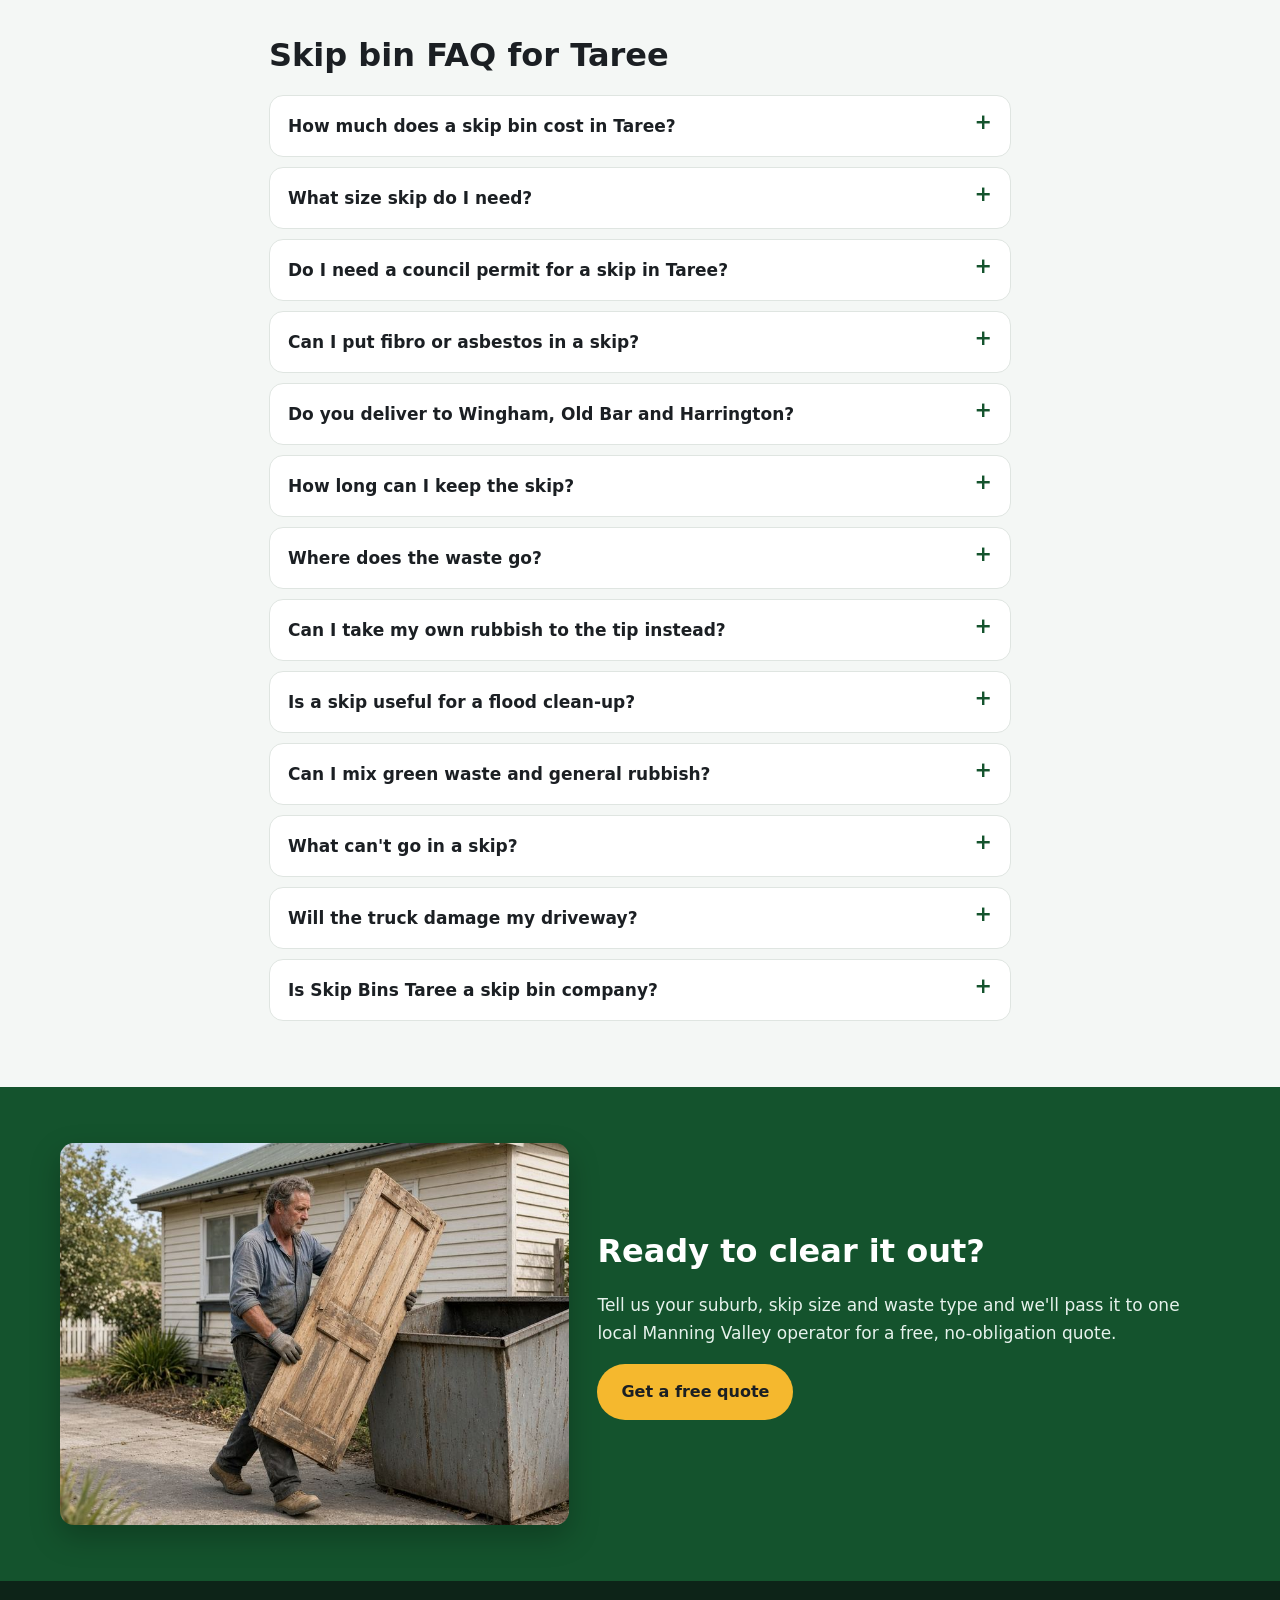
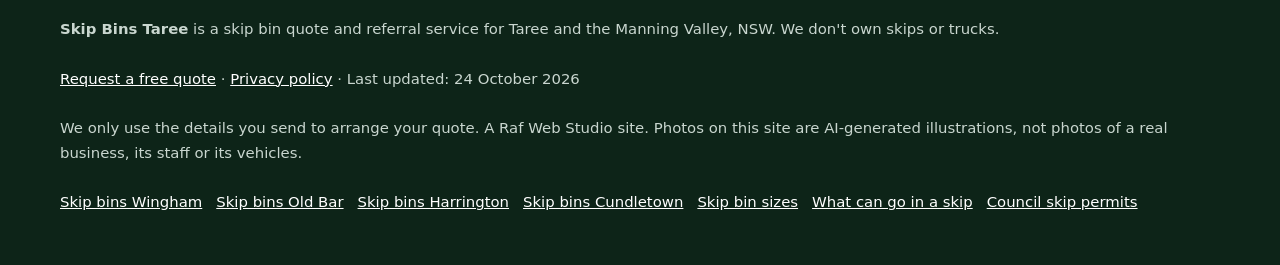
==== commit 951de915: "Plain summary + Last updated line + WebPage dateModified on every page; sitemap lastmod; IndexNow ke" ====
--- a/index.html
+++ b/index.html
@@ -33,6 +33,24 @@
 <script type="application/ld+json">
 {
  "@context": "https://schema.org",
+ "@type": "WebPage",
+ "@id": "https://skipbinstaree.com/#webpage",
+ "url": "https://skipbinstaree.com/",
+ "name": "Skip Bins Taree | Free Skip Bin Hire Quotes in the Manning Valley",
+ "description": "Skip bins in Taree, Wingham, Old Bar and Harrington. Tell us your suburb, size and waste type and get a free, no-obligation quote from one local skip bin operator.",
+ "inLanguage": "en-AU",
+ "dateModified": "2026-10-24",
+ "isPartOf": {
+  "@id": "https://skipbinstaree.com/#website"
+ },
+ "about": {
+  "@id": "https://skipbinstaree.com/#business"
+ }
+}
+</script>
+<script type="application/ld+json">
+{
+ "@context": "https://schema.org",
  "@type": "LocalBusiness",
  "@id": "https://skipbinstaree.com/#business",
  "name": "Skip Bins Taree",
@@ -133,6 +151,7 @@
 {
  "@context": "https://schema.org",
  "@type": "WebSite",
+ "dateModified": "2026-10-24",
  "@id": "https://skipbinstaree.com/#website",
  "name": "Skip Bins Taree",
  "url": "https://skipbinstaree.com/",
@@ -401,9 +420,10 @@
   <div class="wrap hero-grid">
     <div class="hero-copy">
       <h1 id="h1">Skip Bins Taree: Free Skip Bin Quotes Across the Manning Valley</h1>
+      <p class="summary">In short: Skip Bins Taree is a free quote service, not a skip hire company. Tell us your suburb and job, and we pass it to one local skip bin operator, who quotes you directly.</p>
       <p class="lead">Clearing out the shed in Cundletown, gutting a bathroom in Taree or cleaning up after a Manning River flood? Tell us your suburb, skip size and waste type, and we'll pass it to one local skip bin operator for a free, no-obligation quote.</p>
       <div class="ctas"><a class="btn btn-ghost" href="#sizes">Skip size guide</a><a class="btn btn-ghost" href="#council">Council rules</a></div>
-      <p class="updated">Updated 23 October 2026</p>
+      <p class="updated">Last updated: 24 October 2026</p>
     </div>
     <div class="hero-form-card" id="quote">
       <h2 id="quote-h">Get a free skip bin quote in Taree</h2>
@@ -519,7 +539,7 @@
 <section id="council" aria-labelledby="council-h">
   <div class="wrap intro">
     <h2 id="council-h">Putting a skip on the street: MidCoast Council rules</h2>
-    <p class="updated-dark">Last checked: 23 Oct 2026</p>
+    <p class="updated-dark">Last updated: 24 October 2026</p>
     <h3>On your own property</h3>
     <p>The easiest spot is your own land: the driveway, front yard or a firm patch of lawn. Council's section 68 approval is for waste containers in a <em>public place</em>, so a skip that sits entirely on your property generally doesn't need it. Strata by-laws or development consent conditions can still apply. On low-lying blocks near the river, avoid soft ground after rain, and use planks to protect a concrete driveway.</p>
     <h3>On the road, footpath or nature strip</h3>
@@ -632,7 +652,7 @@
 <footer class="site-footer">
   <div class="wrap">
     <p><strong>Skip Bins Taree</strong> is a skip bin quote and referral service for Taree and the Manning Valley, NSW. We don't own skips or trucks.</p>
-    <p><a href="#quote">Request a free quote</a> · <a href="privacy.html">Privacy policy</a> · Updated 23 October 2026</p>
+    <p><a href="#quote">Request a free quote</a> · <a href="privacy.html">Privacy policy</a> · Last updated: 24 October 2026</p>
     <p>We only use the details you send to arrange your quote. A Raf Web Studio site. Photos on this site are AI-generated illustrations, not photos of a real business, its staff or its vehicles.</p>
     <p class="footer-links"><a href="/skip-bins-wingham/">Skip bins Wingham</a> <a href="/skip-bins-old-bar/">Skip bins Old Bar</a> <a href="/skip-bins-harrington/">Skip bins Harrington</a> <a href="/skip-bins-cundletown/">Skip bins Cundletown</a> <a href="/skip-bin-sizes/">Skip bin sizes</a> <a href="/what-can-go-in-a-skip/">What can go in a skip</a> <a href="/skip-bin-council-permit/">Council skip permits</a></p>
   </div>
--- a/styles.css
+++ b/styles.css
@@ -255,3 +255,7 @@
 .guide-cards a strong{display:block;color:var(--green-2);font-size:1.08rem;margin-bottom:4px}
 .guide-cards a:hover{border-color:var(--green)}
 .footer-links{display:flex;flex-wrap:wrap;gap:6px 14px}
+
+/* summary-v1 */
+.summary{font-size:1.05rem;font-weight:600;max-width:44em;margin:0 0 .7em}
+.hero .summary,.page-hero .summary{color:#fff}
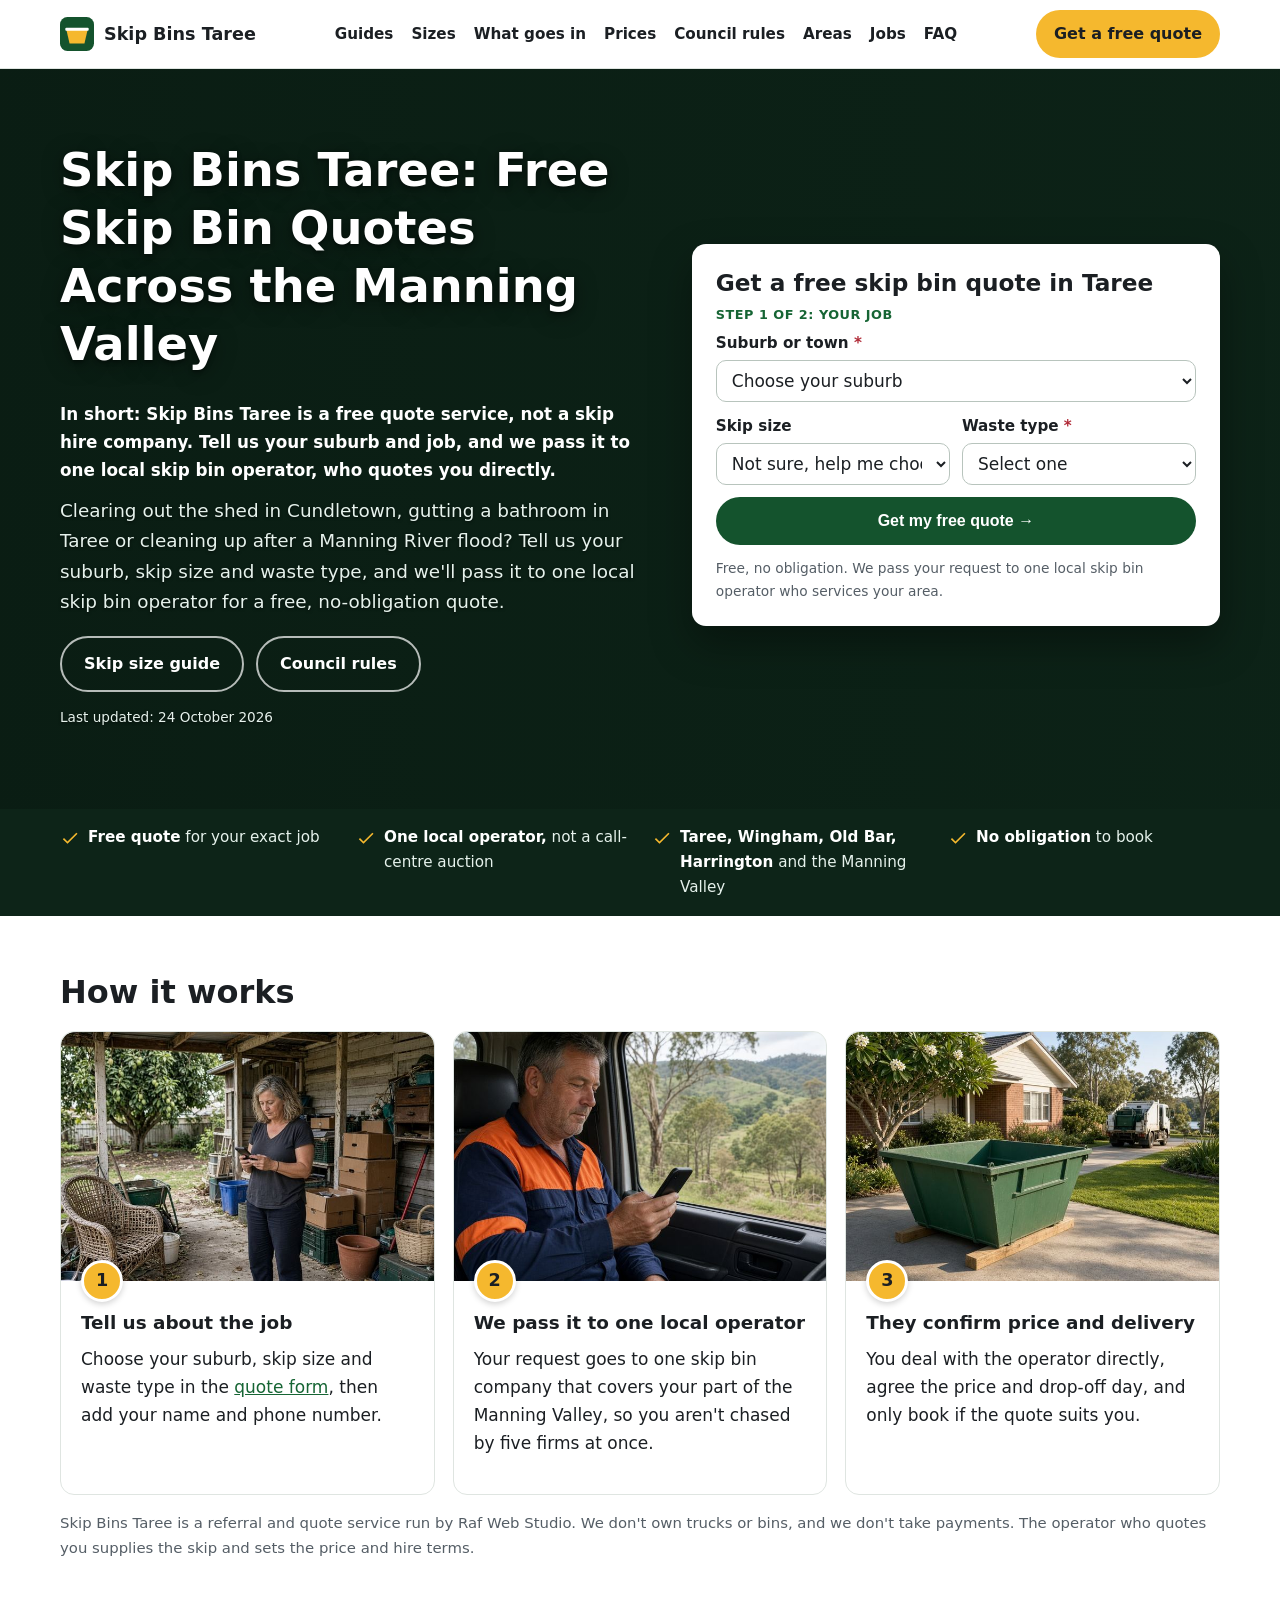
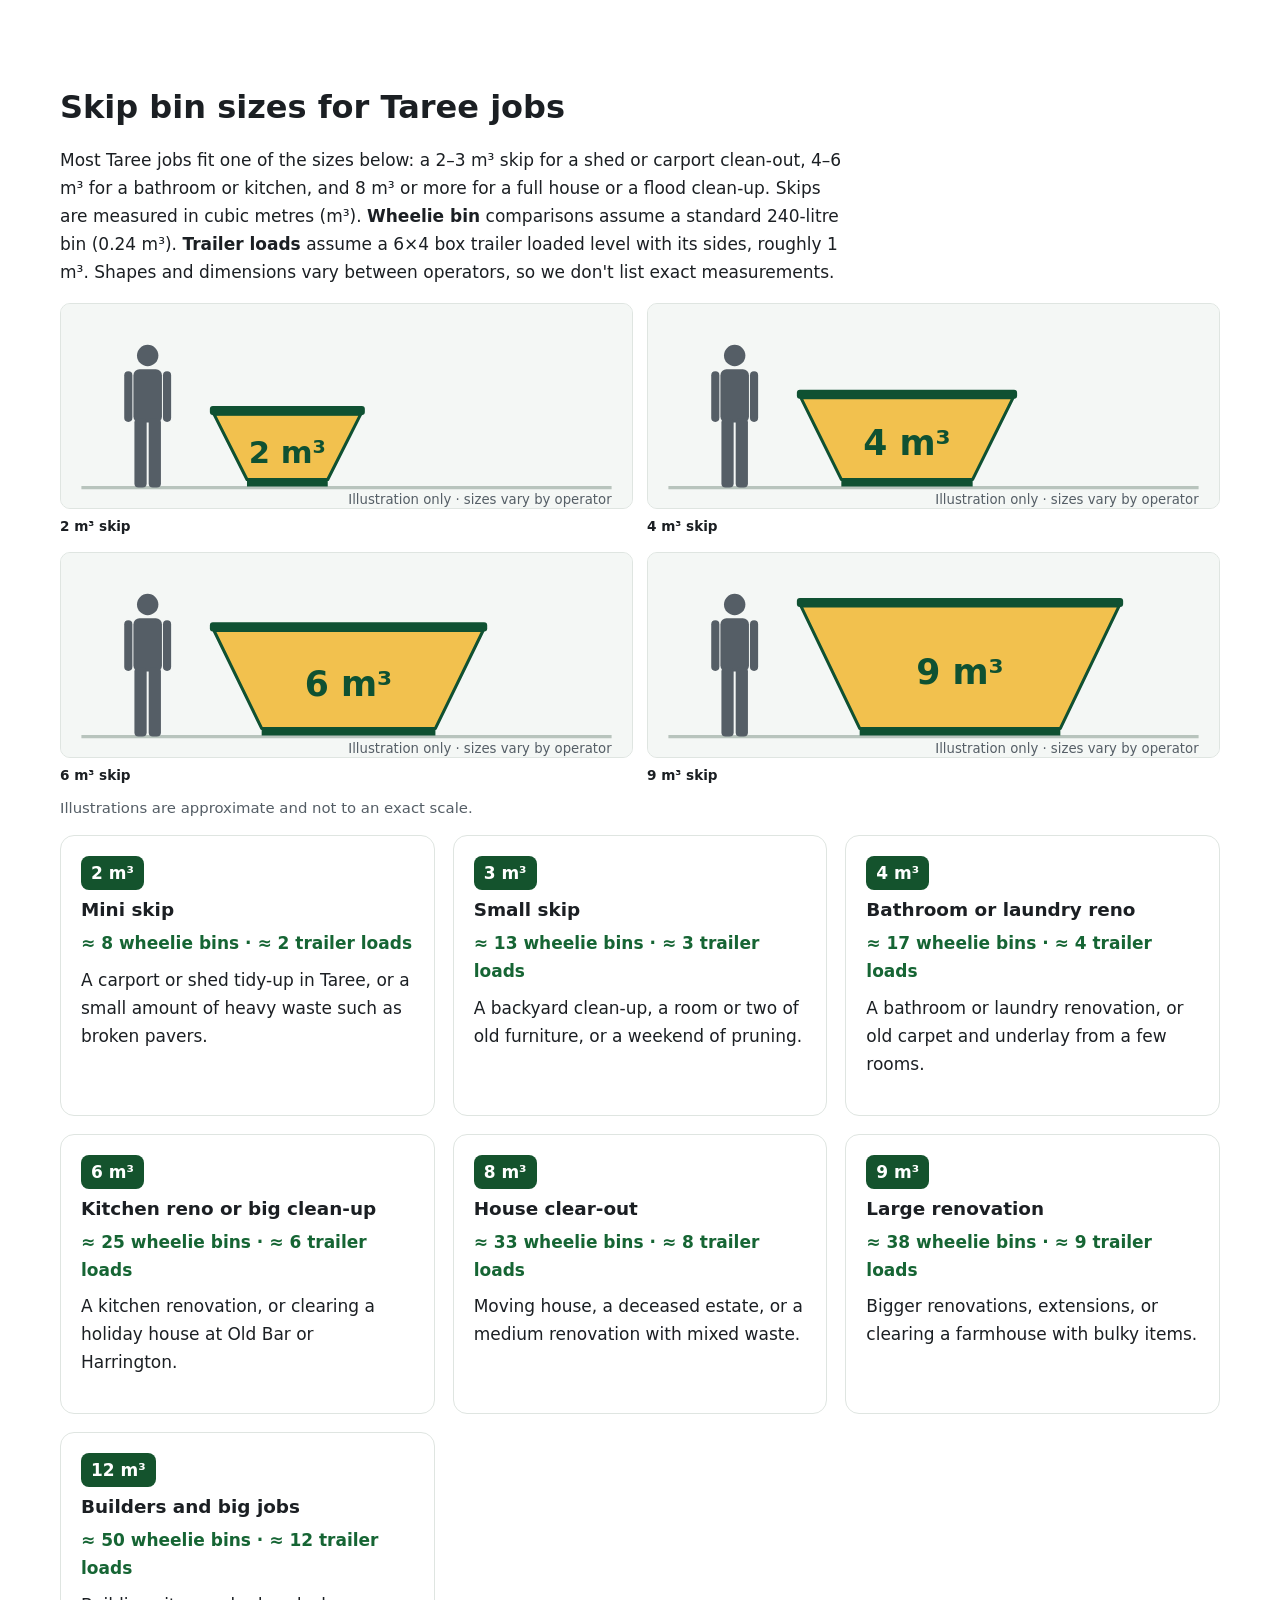
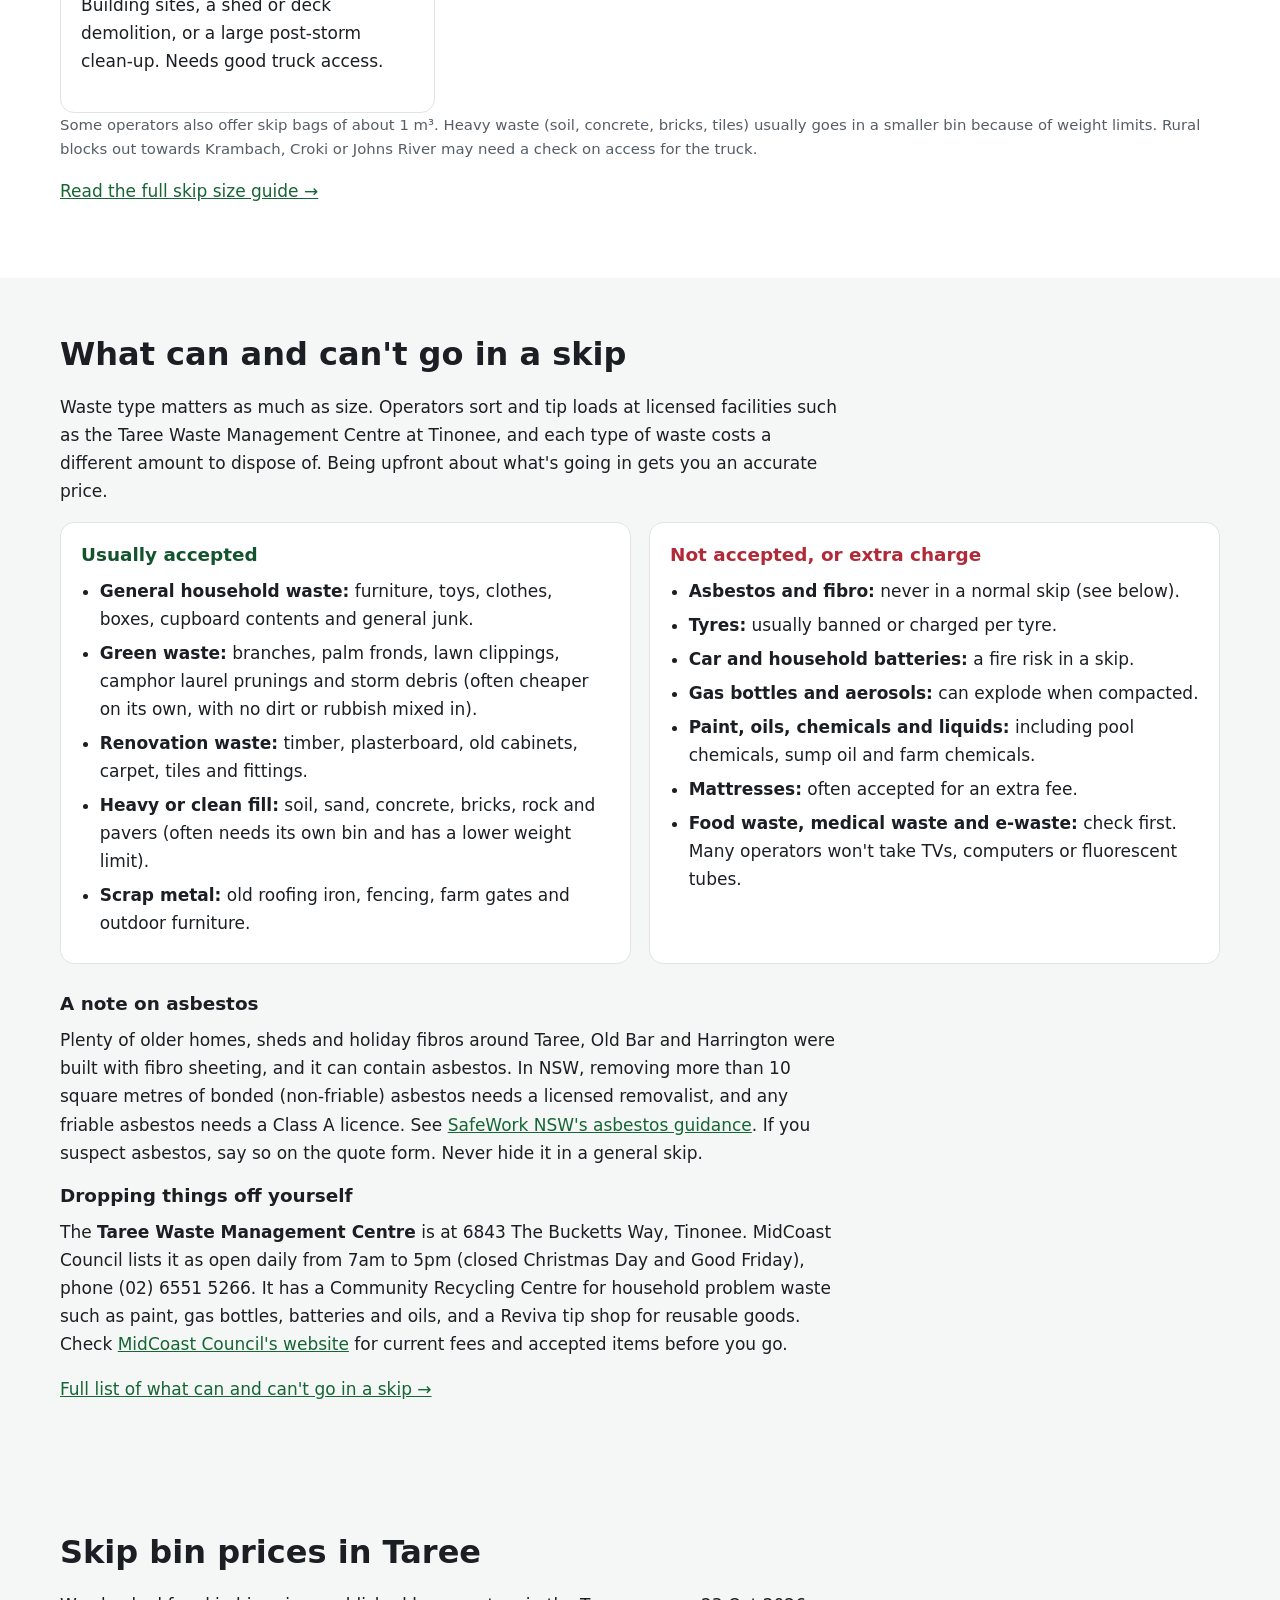
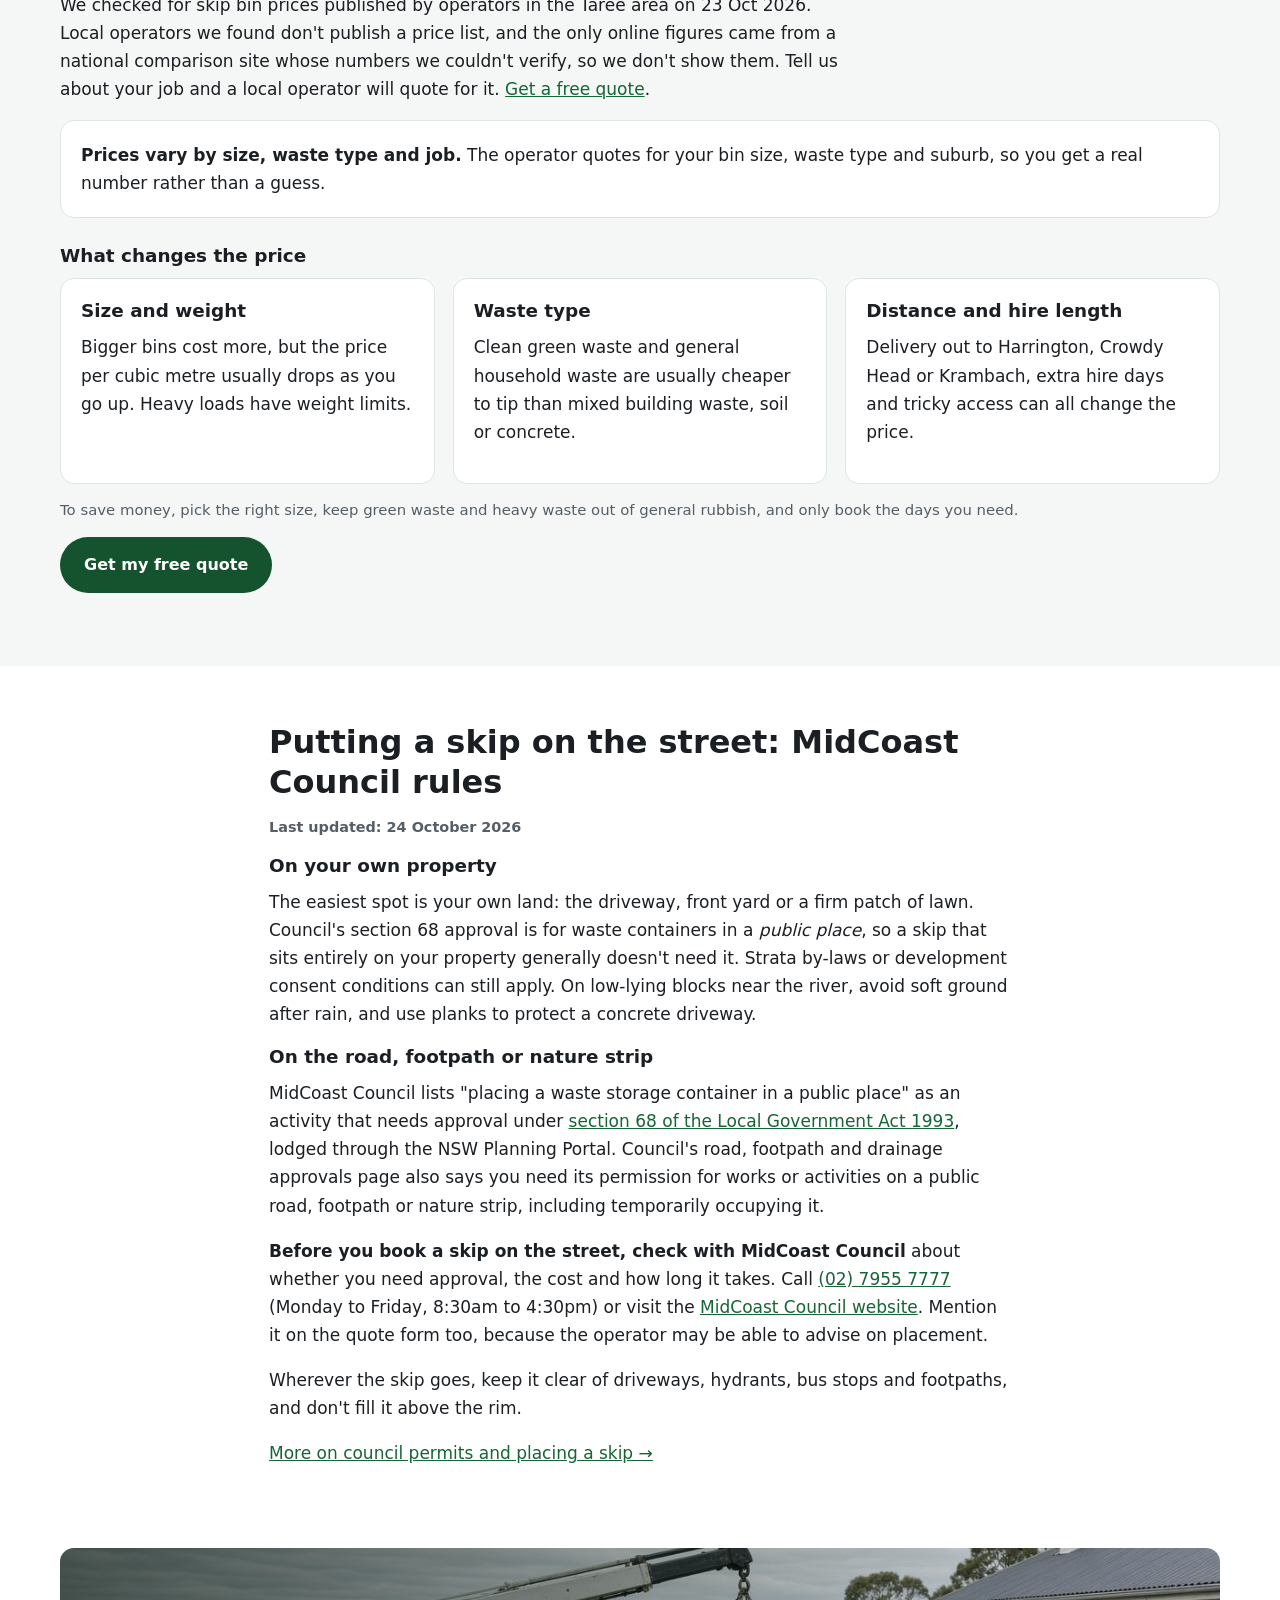
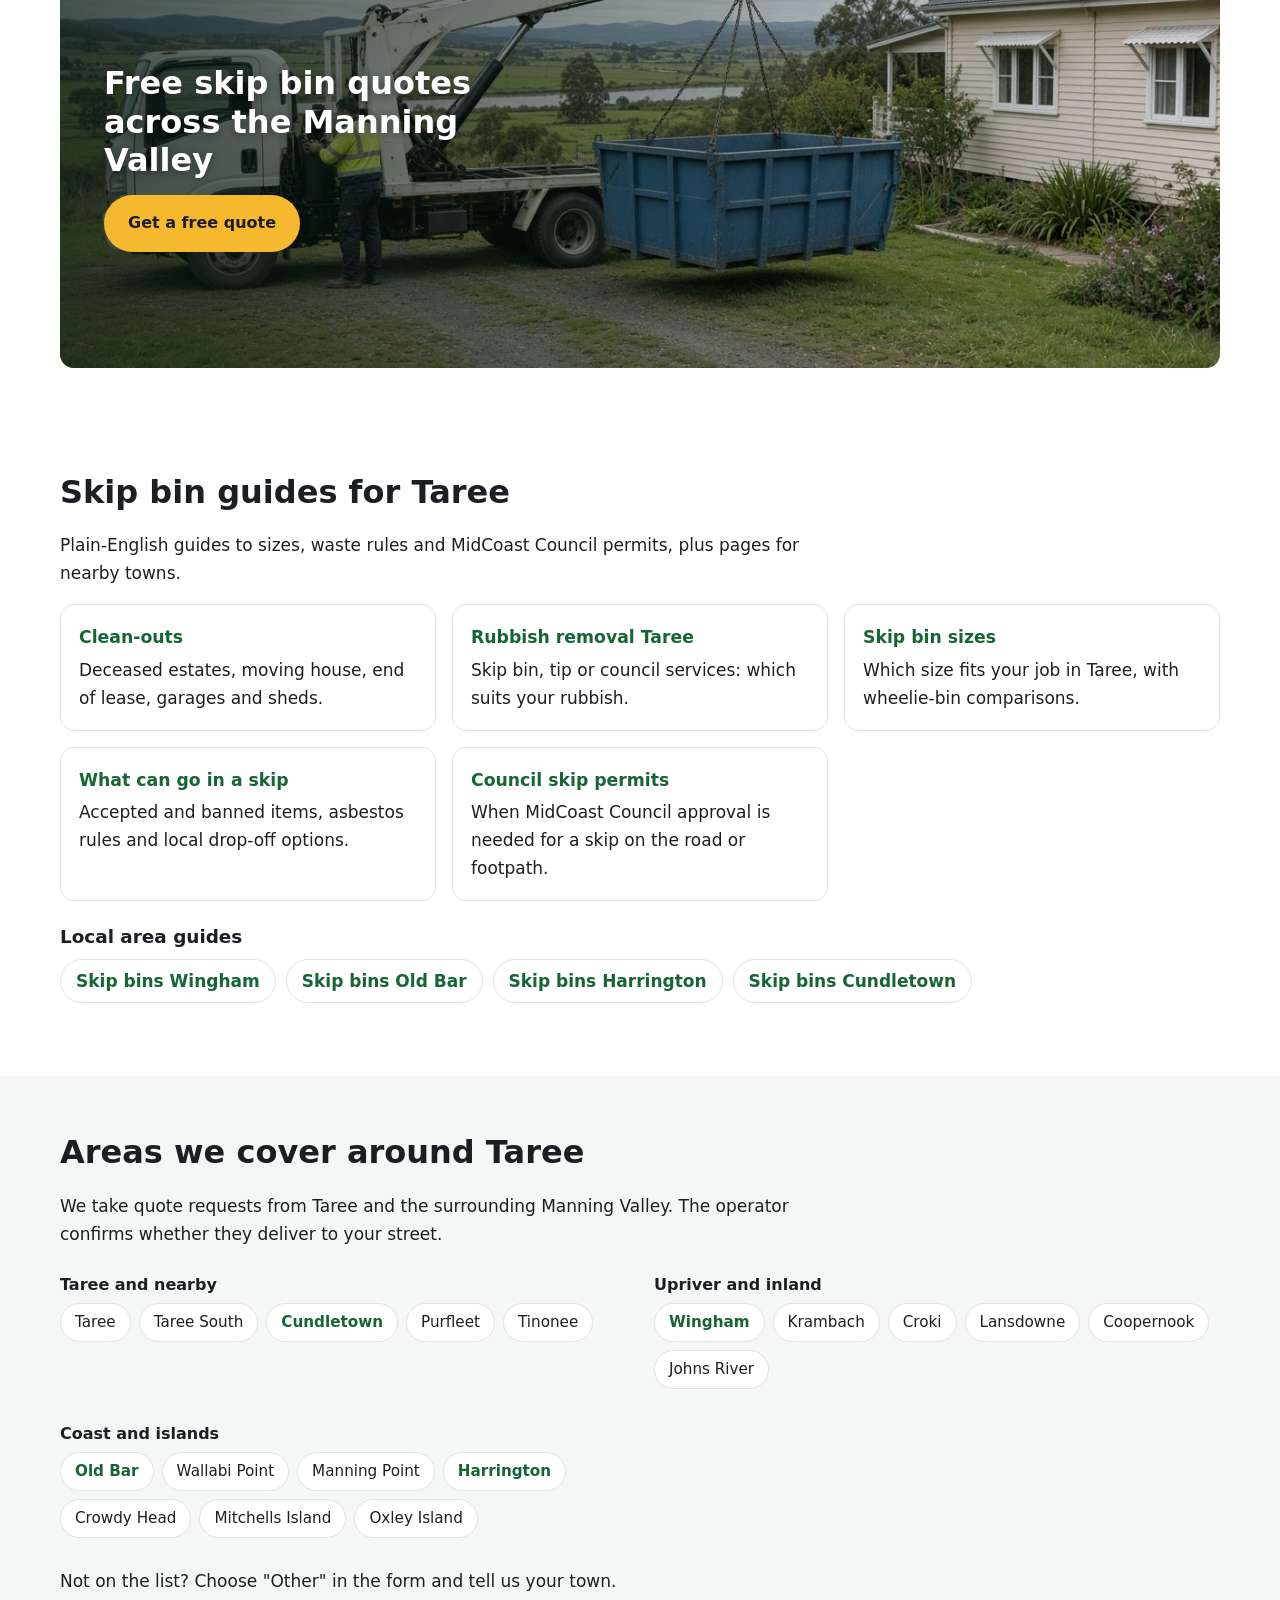
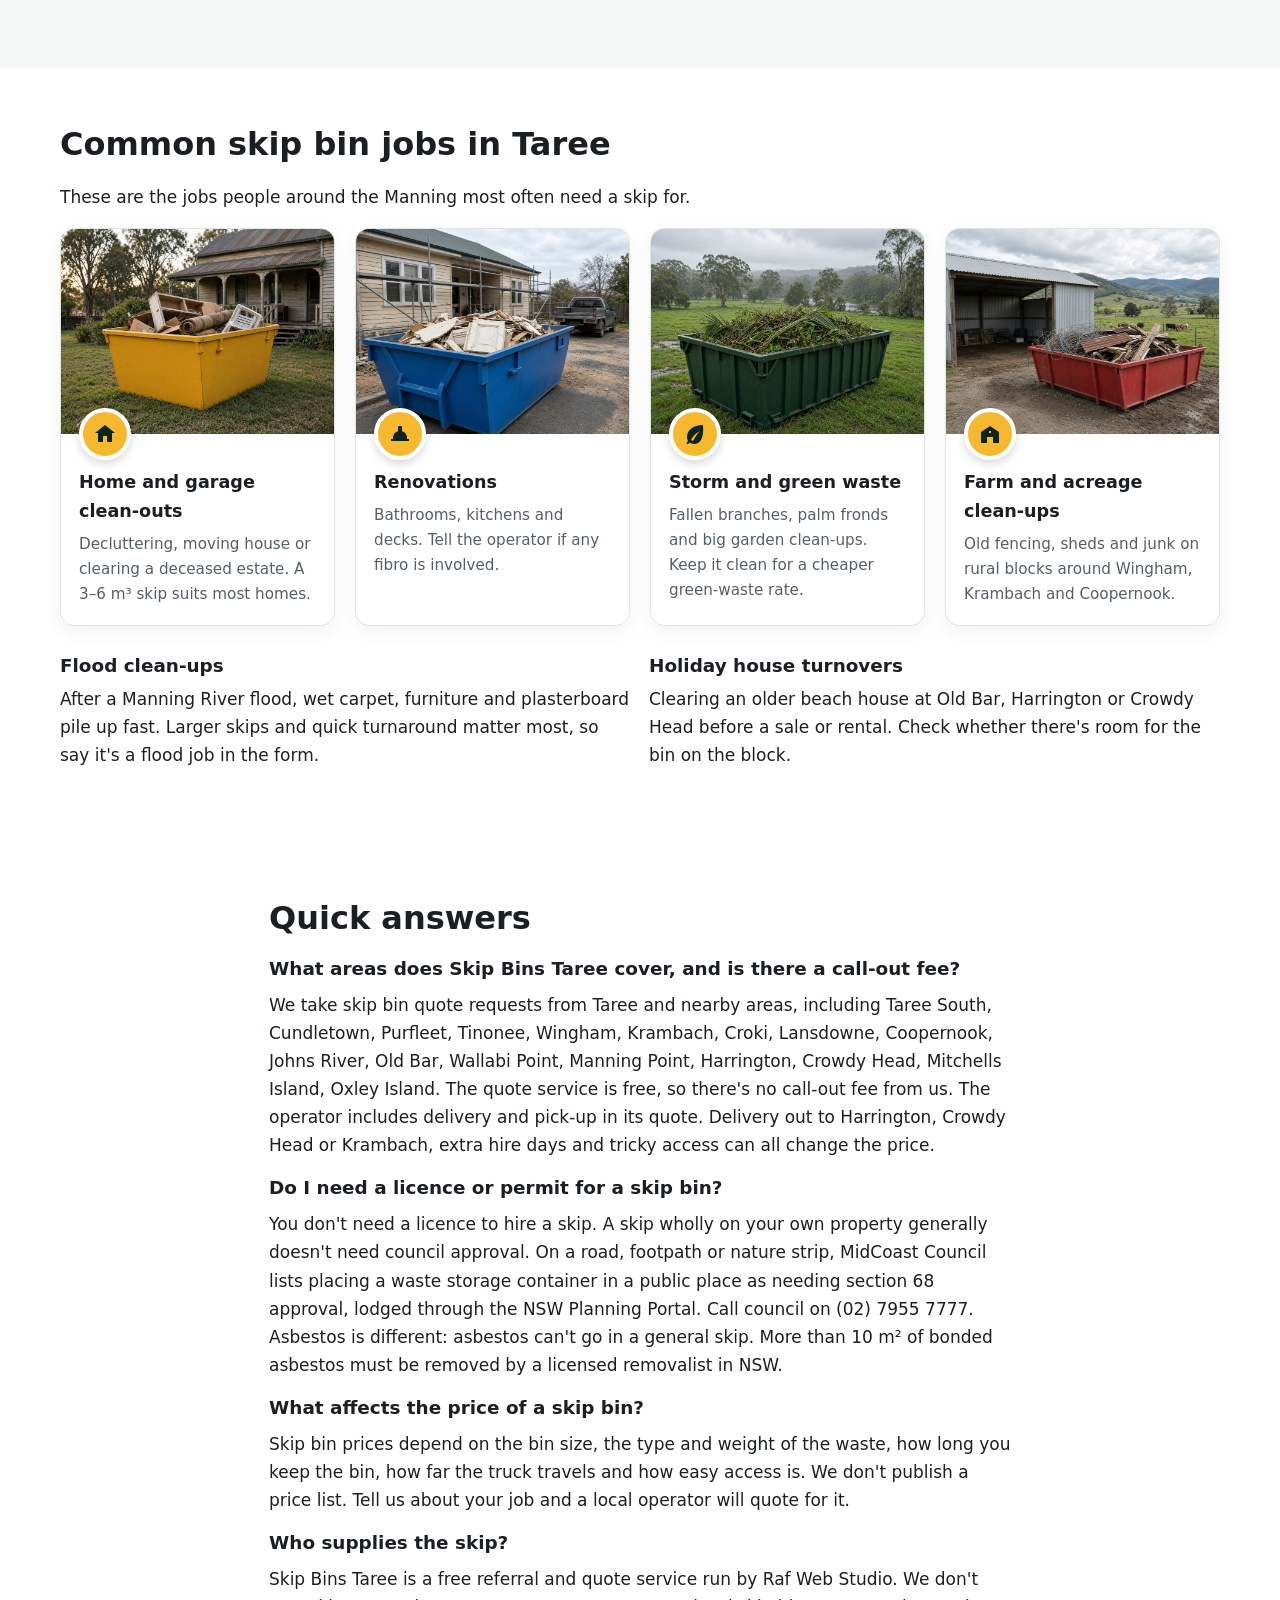
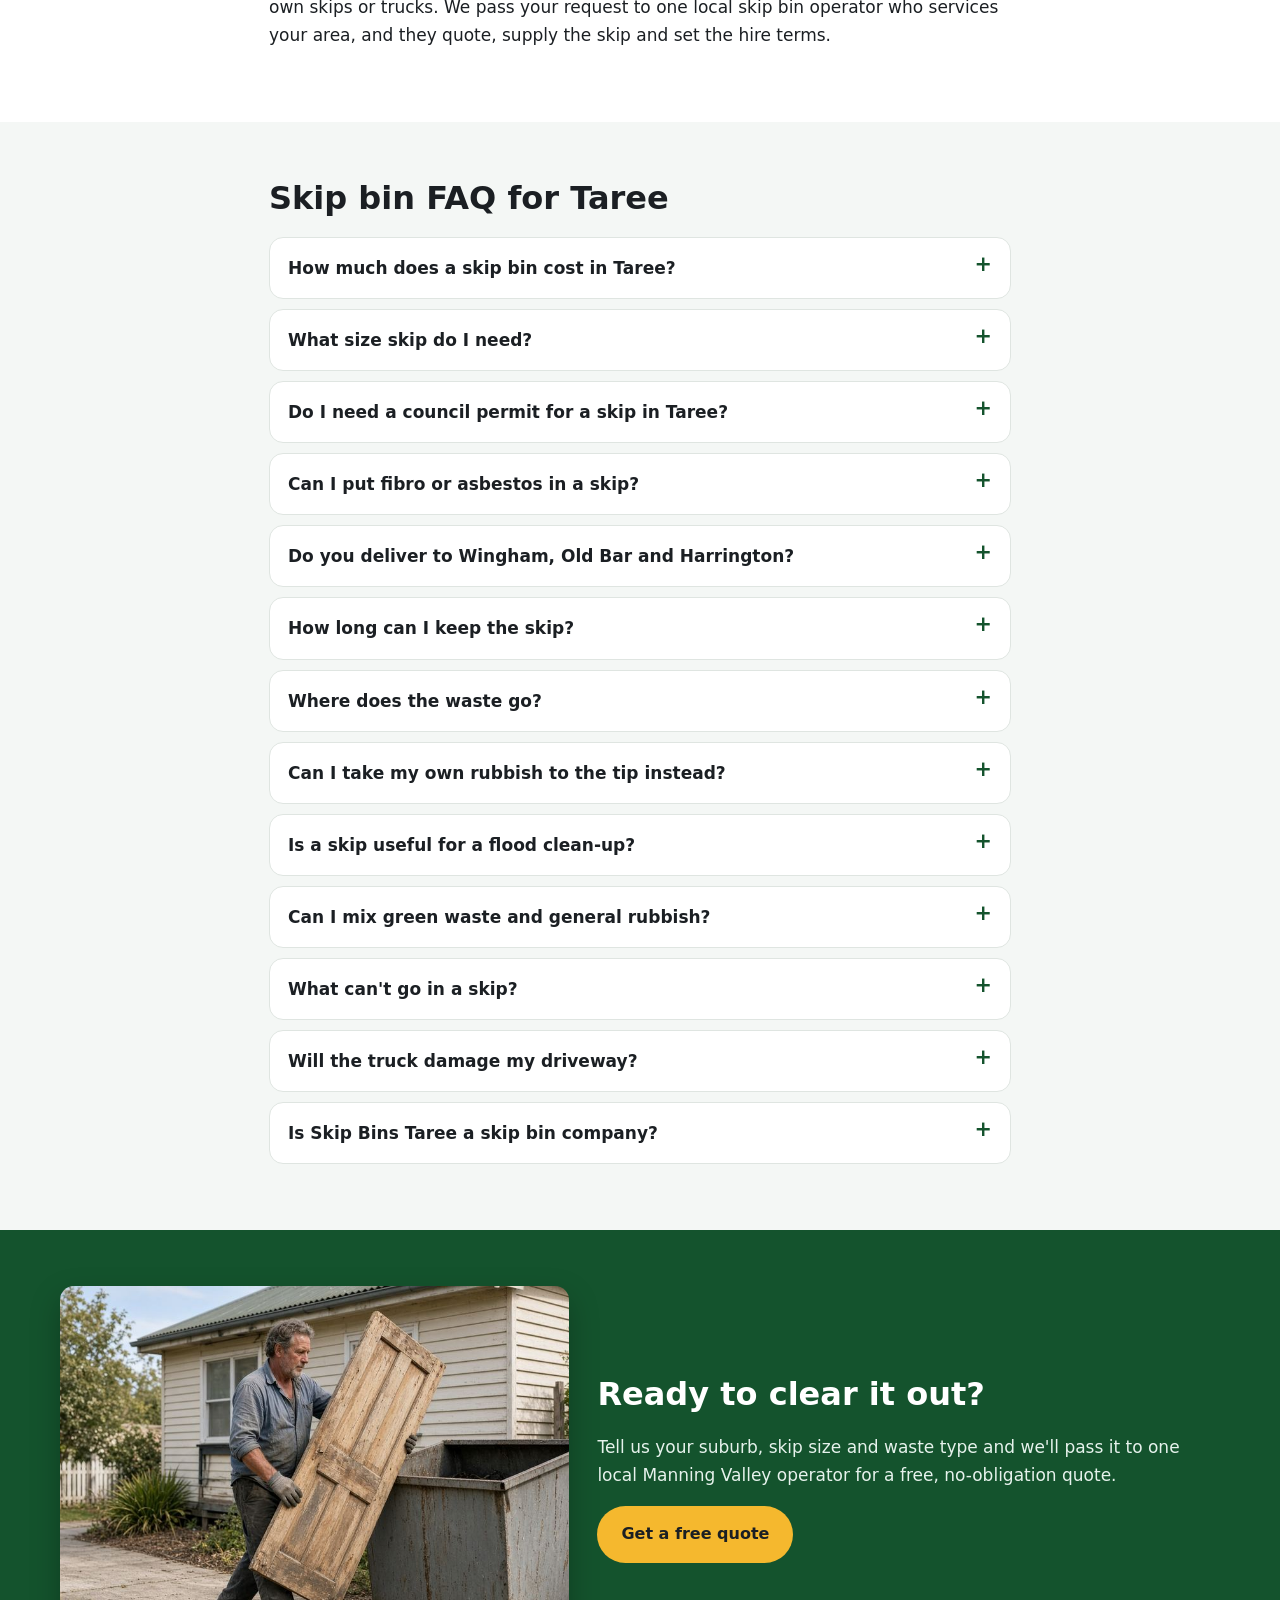
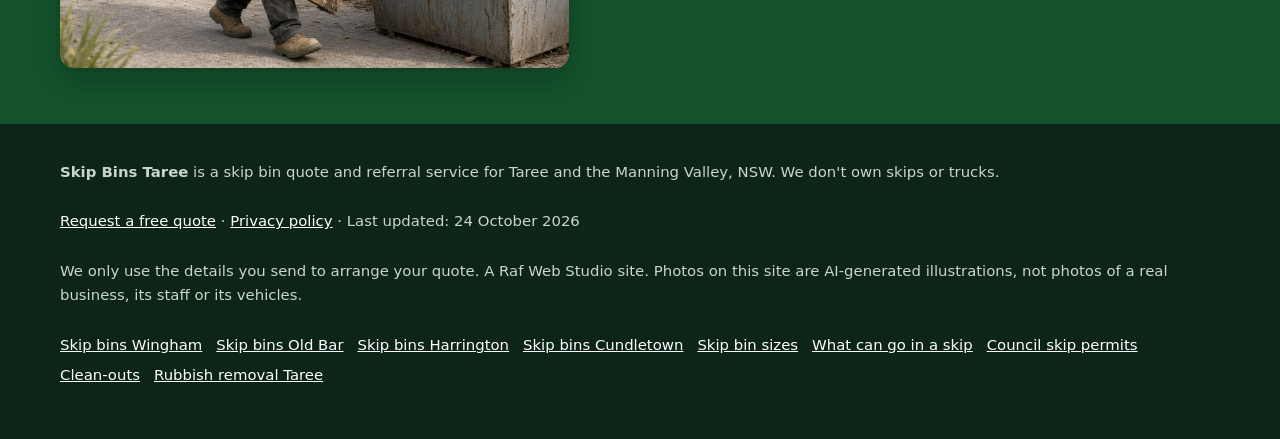
==== commit bd16dab5: "SEO batch 3: add /clean-outs/ and /rubbish-removal-taree/ guides (FAQ schema, quote form, sitemap, l" ====
--- a/index.html
+++ b/index.html
@@ -564,7 +564,7 @@
   <div class="wrap">
     <h2 id="guides-h">Skip bin guides for Taree</h2>
     <p class="intro">Plain-English guides to sizes, waste rules and MidCoast Council permits, plus pages for nearby towns.</p>
-    <div class="guide-cards"><a href="/skip-bin-sizes/"><strong>Skip bin sizes</strong>Which size fits your job in Taree, with wheelie-bin comparisons.</a><a href="/what-can-go-in-a-skip/"><strong>What can go in a skip</strong>Accepted and banned items, asbestos rules and local drop-off options.</a><a href="/skip-bin-council-permit/"><strong>Council skip permits</strong>When MidCoast Council approval is needed for a skip on the road or footpath.</a></div>
+    <div class="guide-cards"><a href="/clean-outs/"><strong>Clean-outs</strong>Deceased estates, moving house, end of lease, garages and sheds.</a><a href="/rubbish-removal-taree/"><strong>Rubbish removal Taree</strong>Skip bin, tip or council services: which suits your rubbish.</a><a href="/skip-bin-sizes/"><strong>Skip bin sizes</strong>Which size fits your job in Taree, with wheelie-bin comparisons.</a><a href="/what-can-go-in-a-skip/"><strong>What can go in a skip</strong>Accepted and banned items, asbestos rules and local drop-off options.</a><a href="/skip-bin-council-permit/"><strong>Council skip permits</strong>When MidCoast Council approval is needed for a skip on the road or footpath.</a></div>
     <h3 style="margin-top:24px">Local area guides</h3>
     <ul class="link-list"><li><a href="/skip-bins-wingham/">Skip bins Wingham</a></li><li><a href="/skip-bins-old-bar/">Skip bins Old Bar</a></li><li><a href="/skip-bins-harrington/">Skip bins Harrington</a></li><li><a href="/skip-bins-cundletown/">Skip bins Cundletown</a></li></ul>
   </div>
@@ -654,7 +654,7 @@
     <p><strong>Skip Bins Taree</strong> is a skip bin quote and referral service for Taree and the Manning Valley, NSW. We don't own skips or trucks.</p>
     <p><a href="#quote">Request a free quote</a> · <a href="privacy.html">Privacy policy</a> · Last updated: 24 October 2026</p>
     <p>We only use the details you send to arrange your quote. A Raf Web Studio site. Photos on this site are AI-generated illustrations, not photos of a real business, its staff or its vehicles.</p>
-    <p class="footer-links"><a href="/skip-bins-wingham/">Skip bins Wingham</a> <a href="/skip-bins-old-bar/">Skip bins Old Bar</a> <a href="/skip-bins-harrington/">Skip bins Harrington</a> <a href="/skip-bins-cundletown/">Skip bins Cundletown</a> <a href="/skip-bin-sizes/">Skip bin sizes</a> <a href="/what-can-go-in-a-skip/">What can go in a skip</a> <a href="/skip-bin-council-permit/">Council skip permits</a></p>
+    <p class="footer-links"><a href="/skip-bins-wingham/">Skip bins Wingham</a> <a href="/skip-bins-old-bar/">Skip bins Old Bar</a> <a href="/skip-bins-harrington/">Skip bins Harrington</a> <a href="/skip-bins-cundletown/">Skip bins Cundletown</a> <a href="/skip-bin-sizes/">Skip bin sizes</a> <a href="/what-can-go-in-a-skip/">What can go in a skip</a> <a href="/skip-bin-council-permit/">Council skip permits</a> <a href="/clean-outs/">Clean-outs</a> <a href="/rubbish-removal-taree/">Rubbish removal Taree</a></p>
   </div>
 </footer>
 
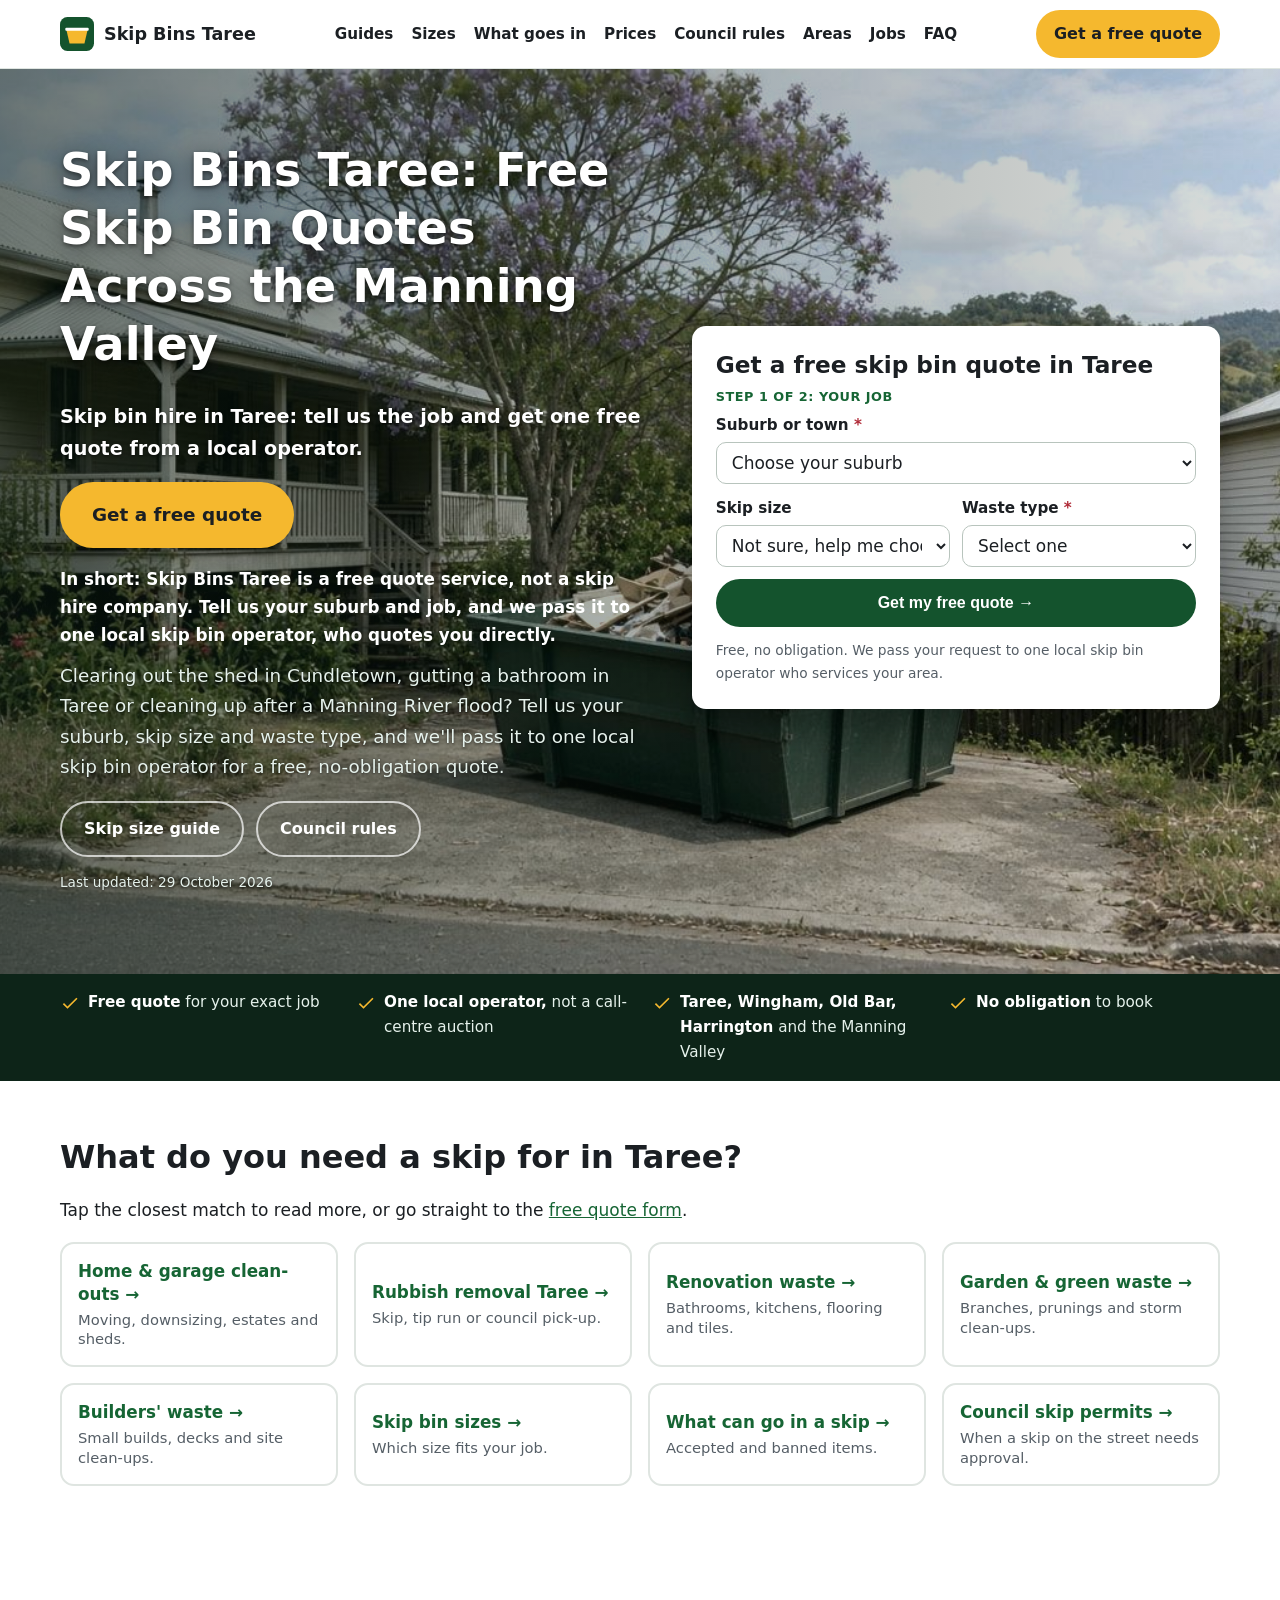
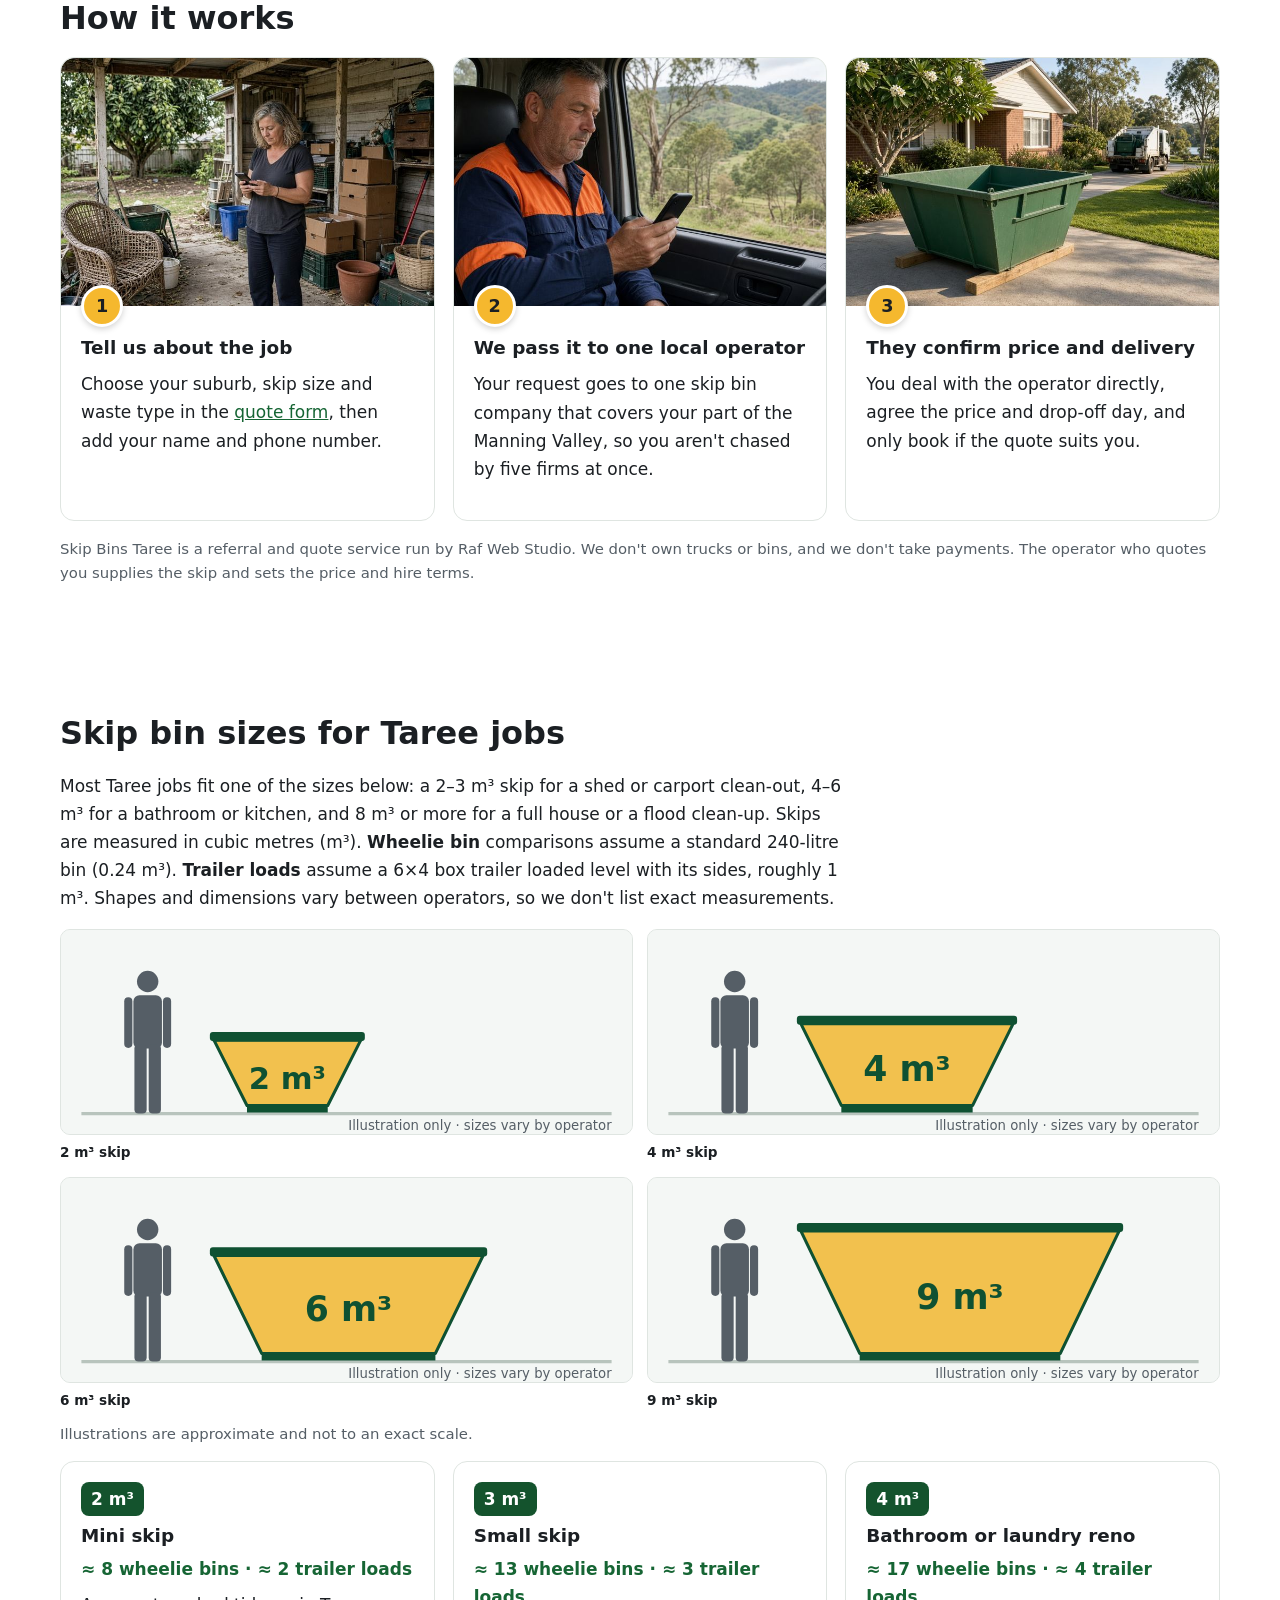
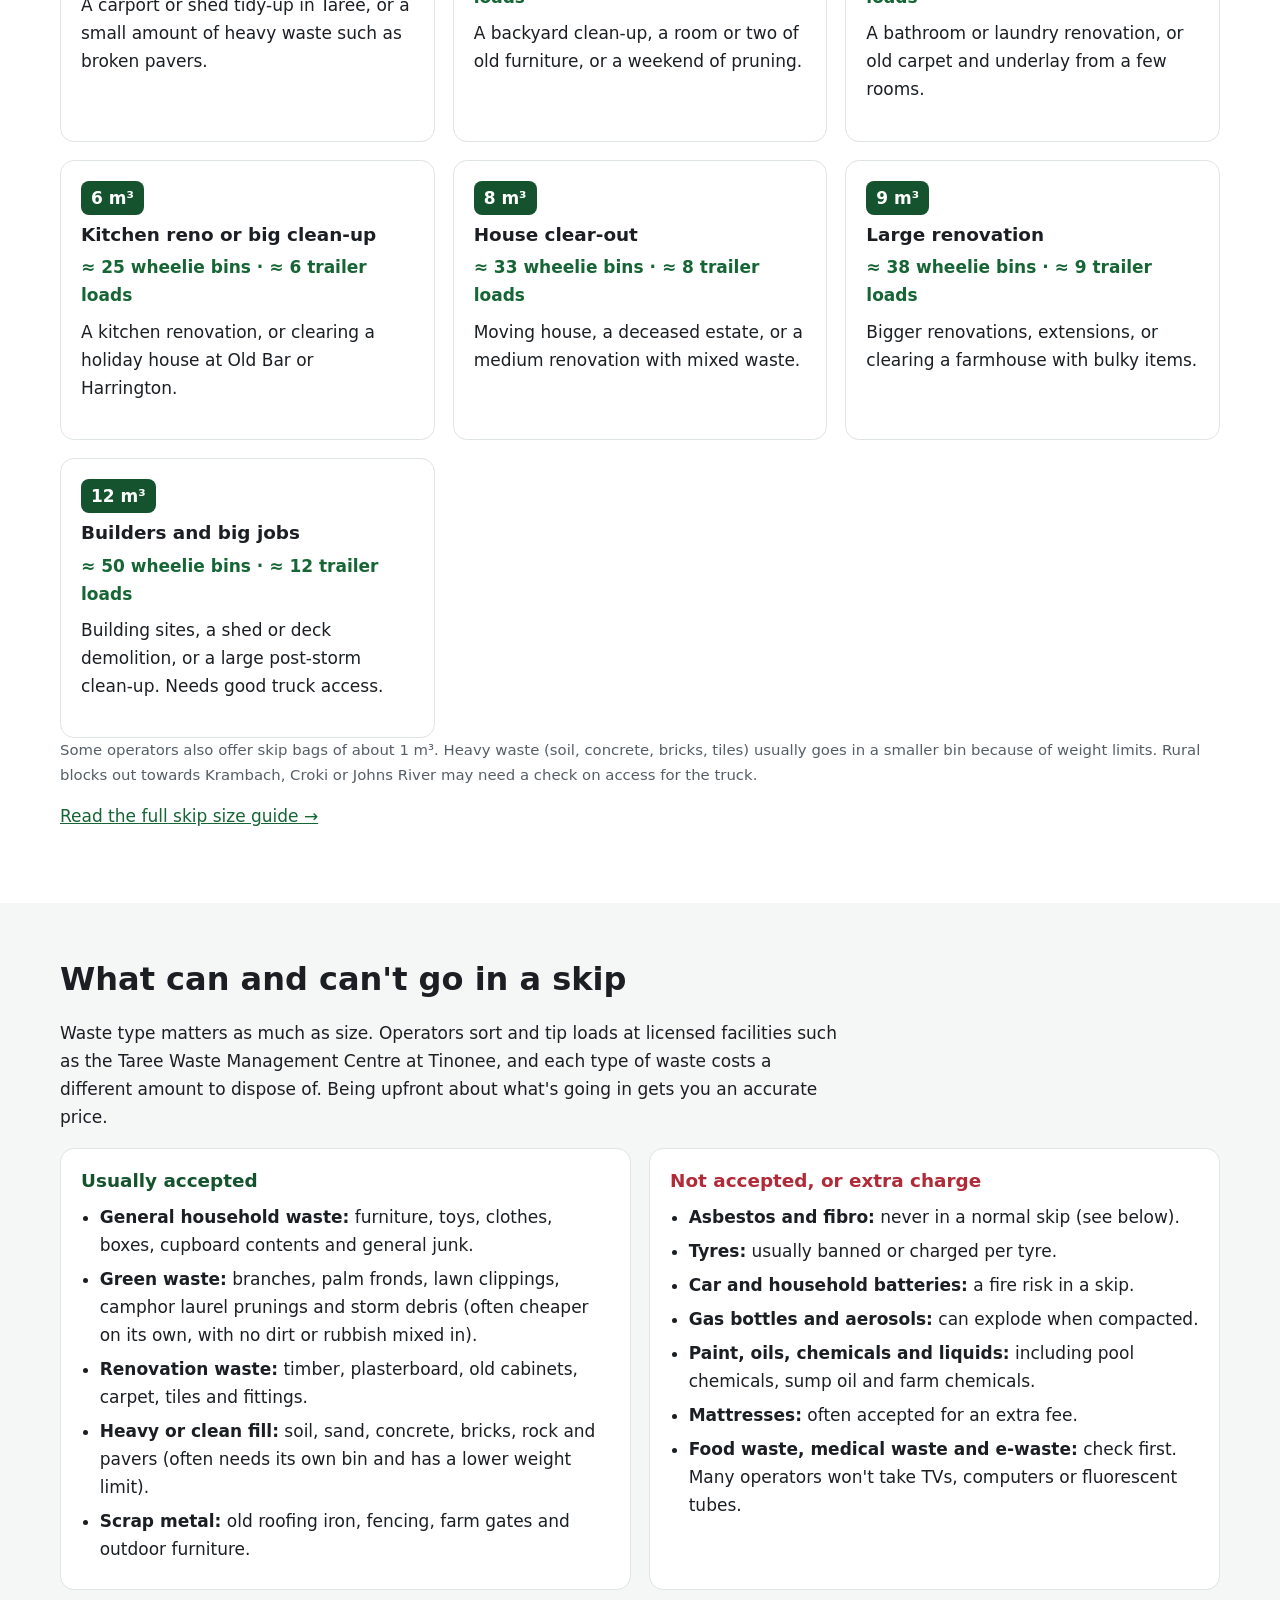
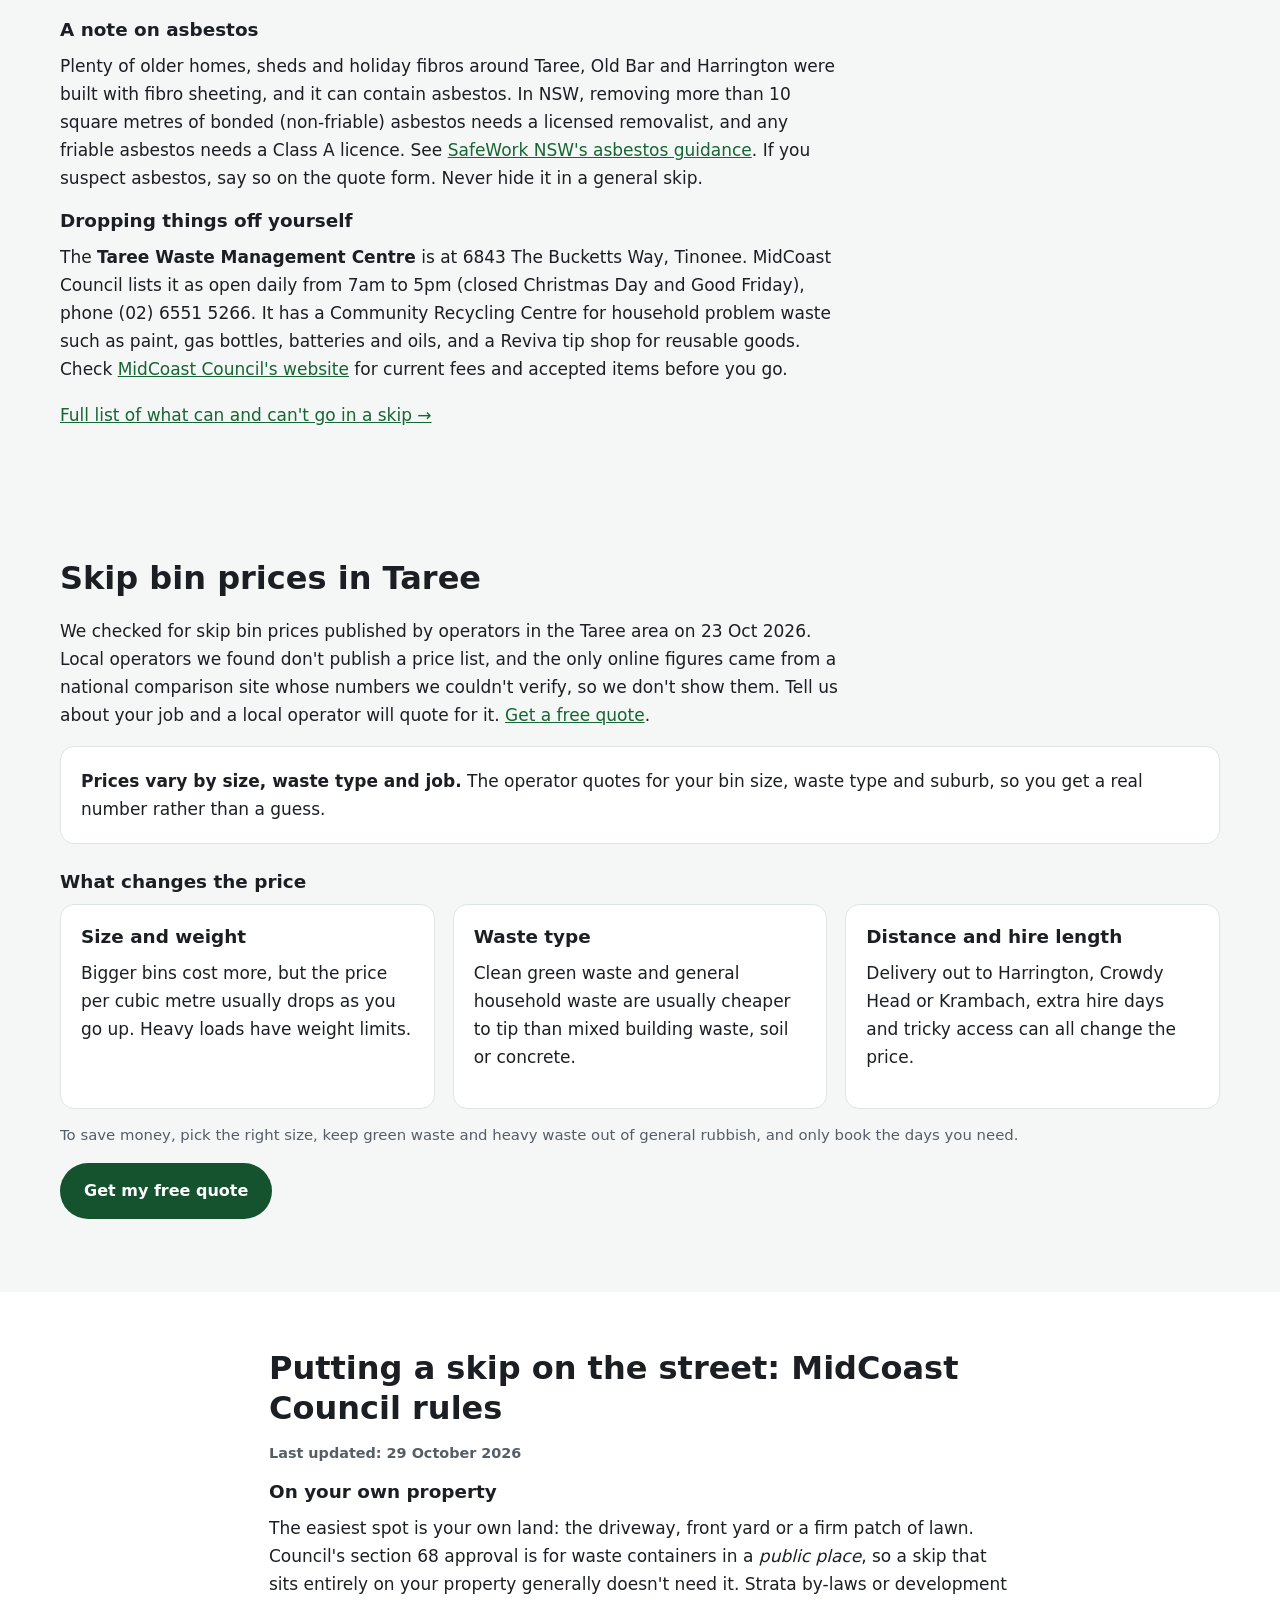
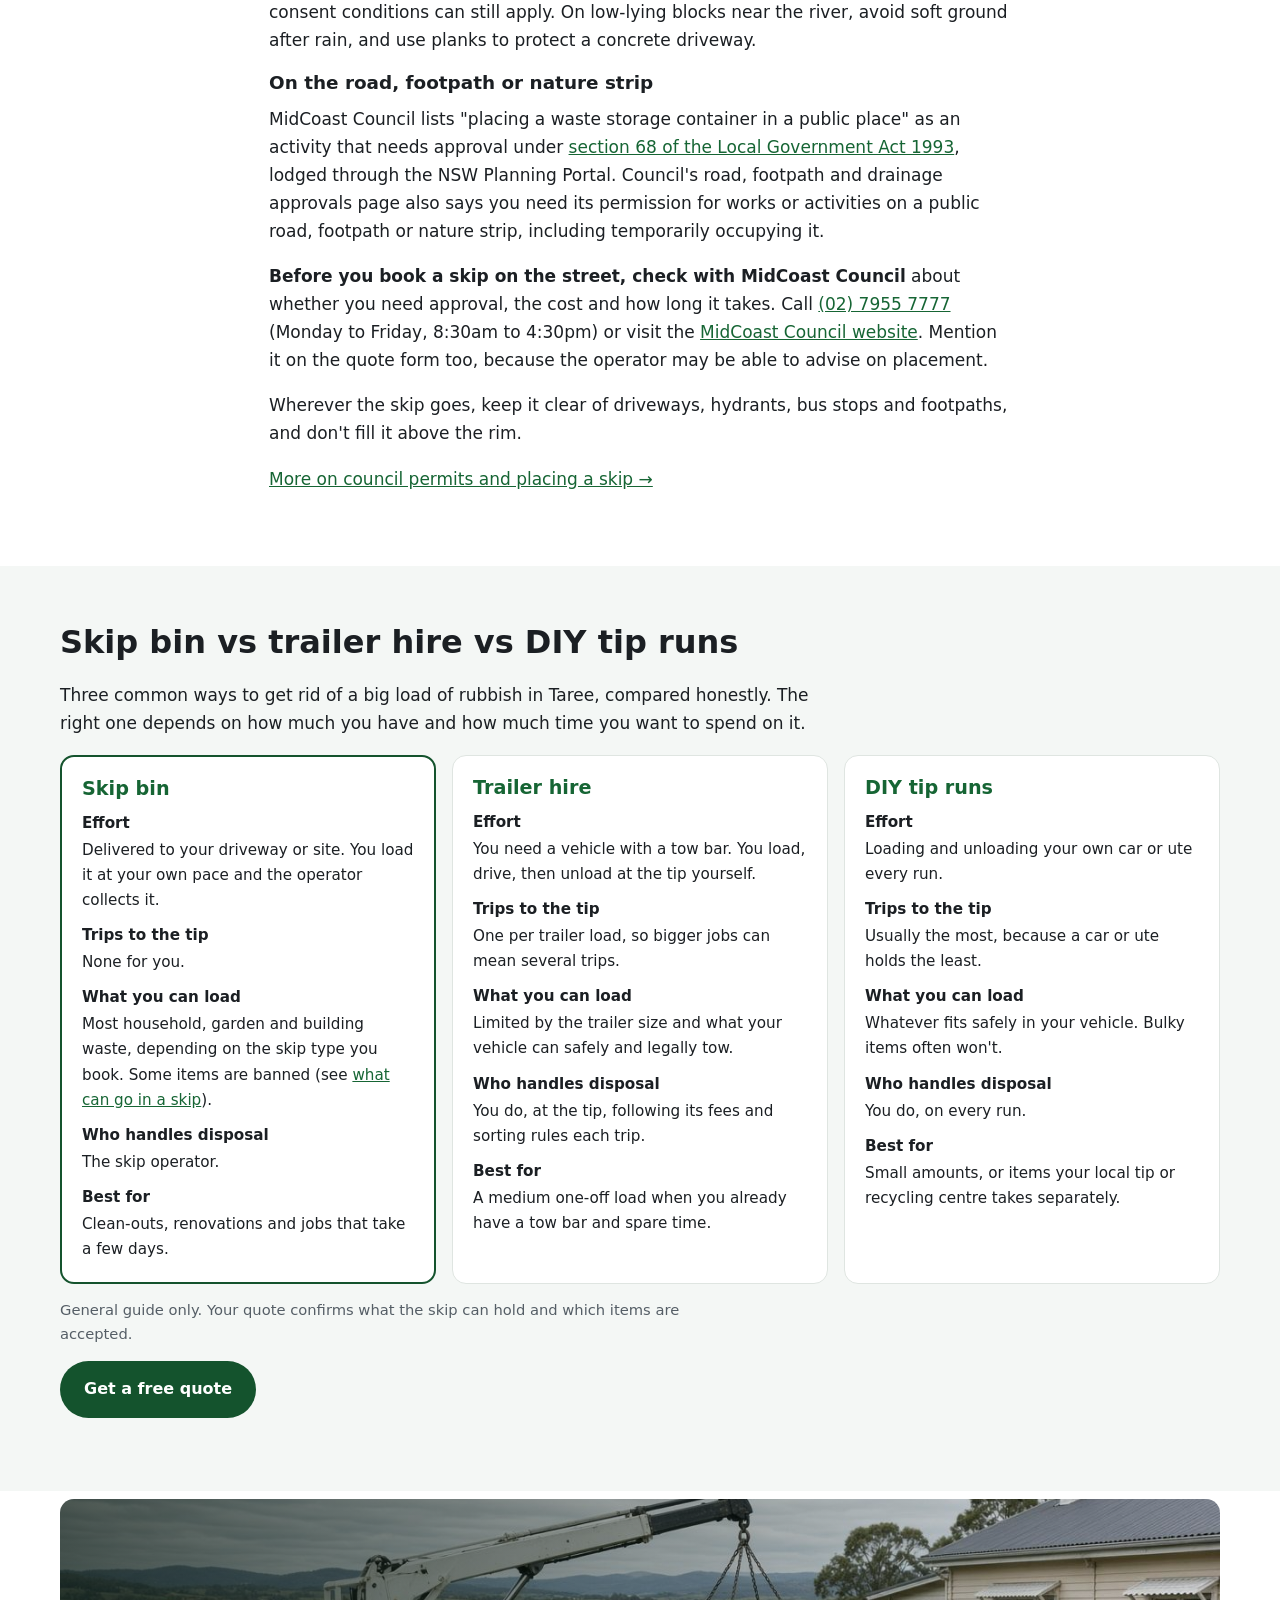
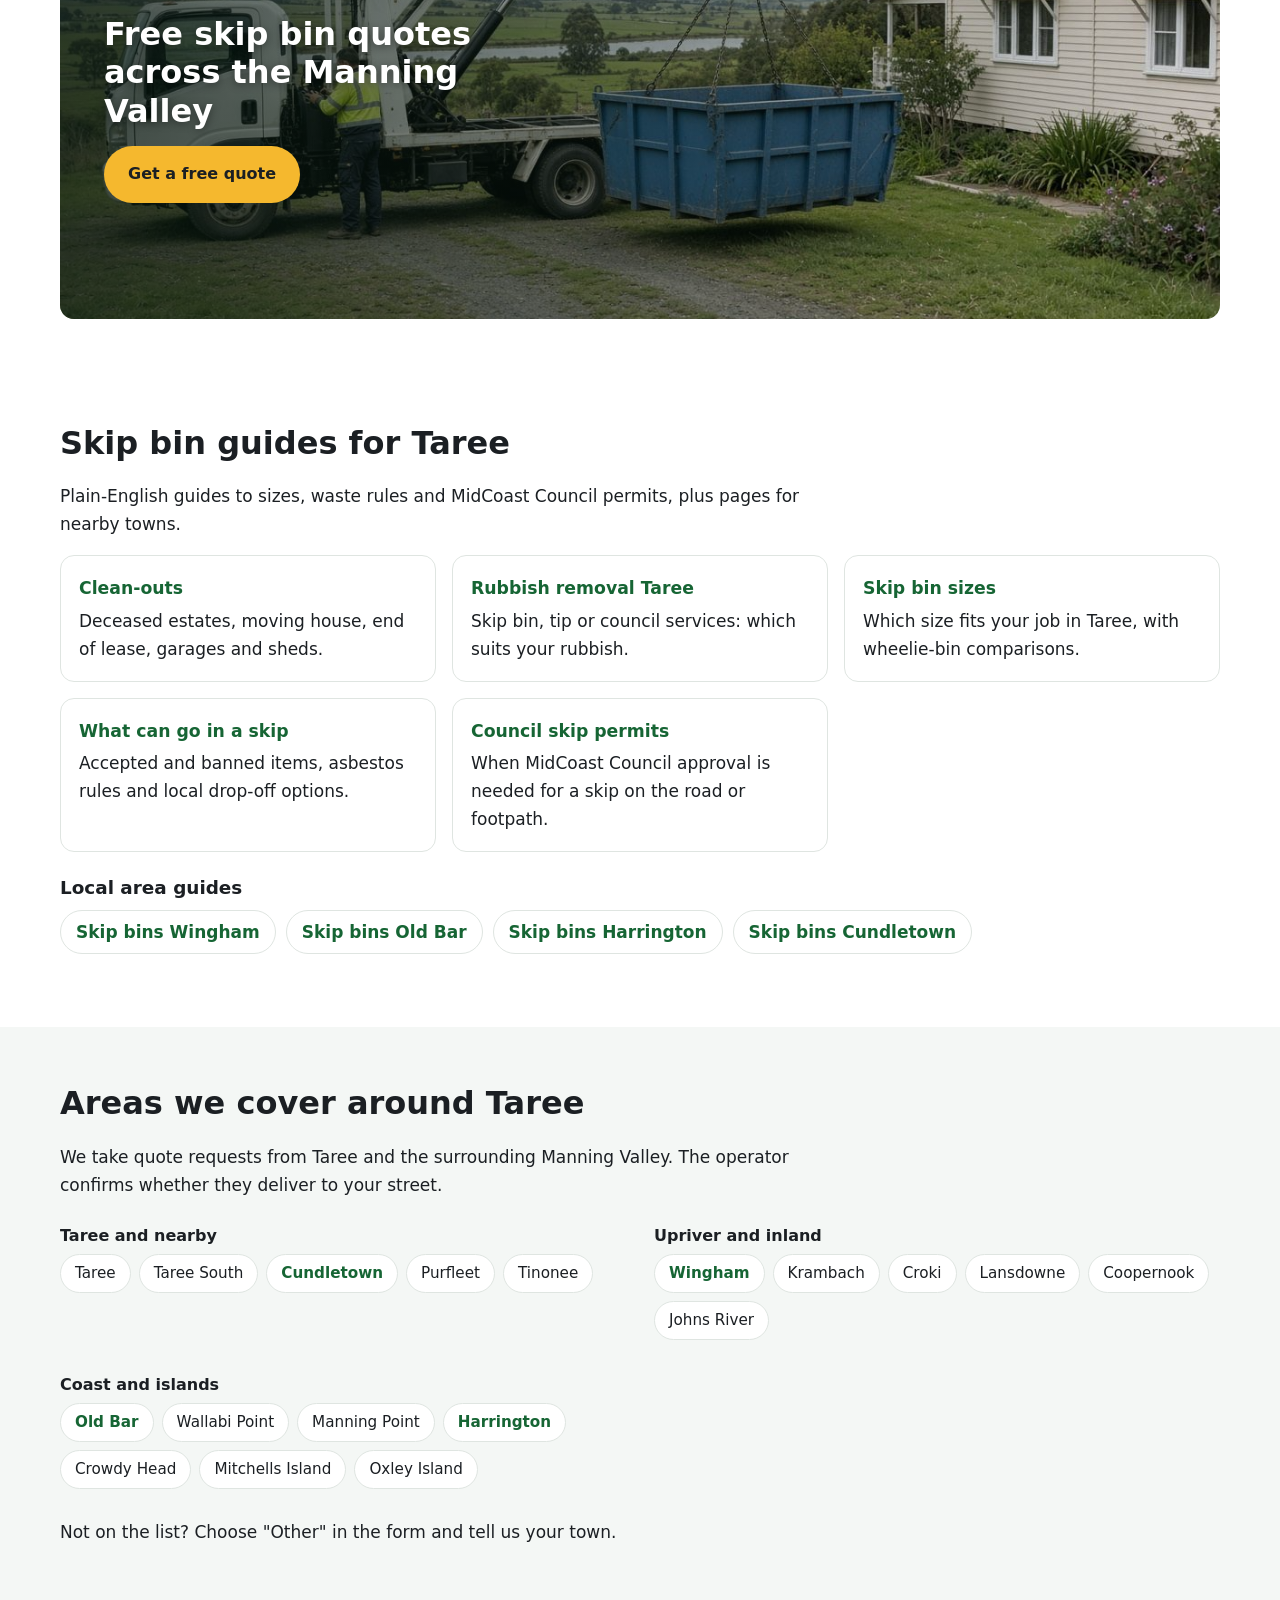
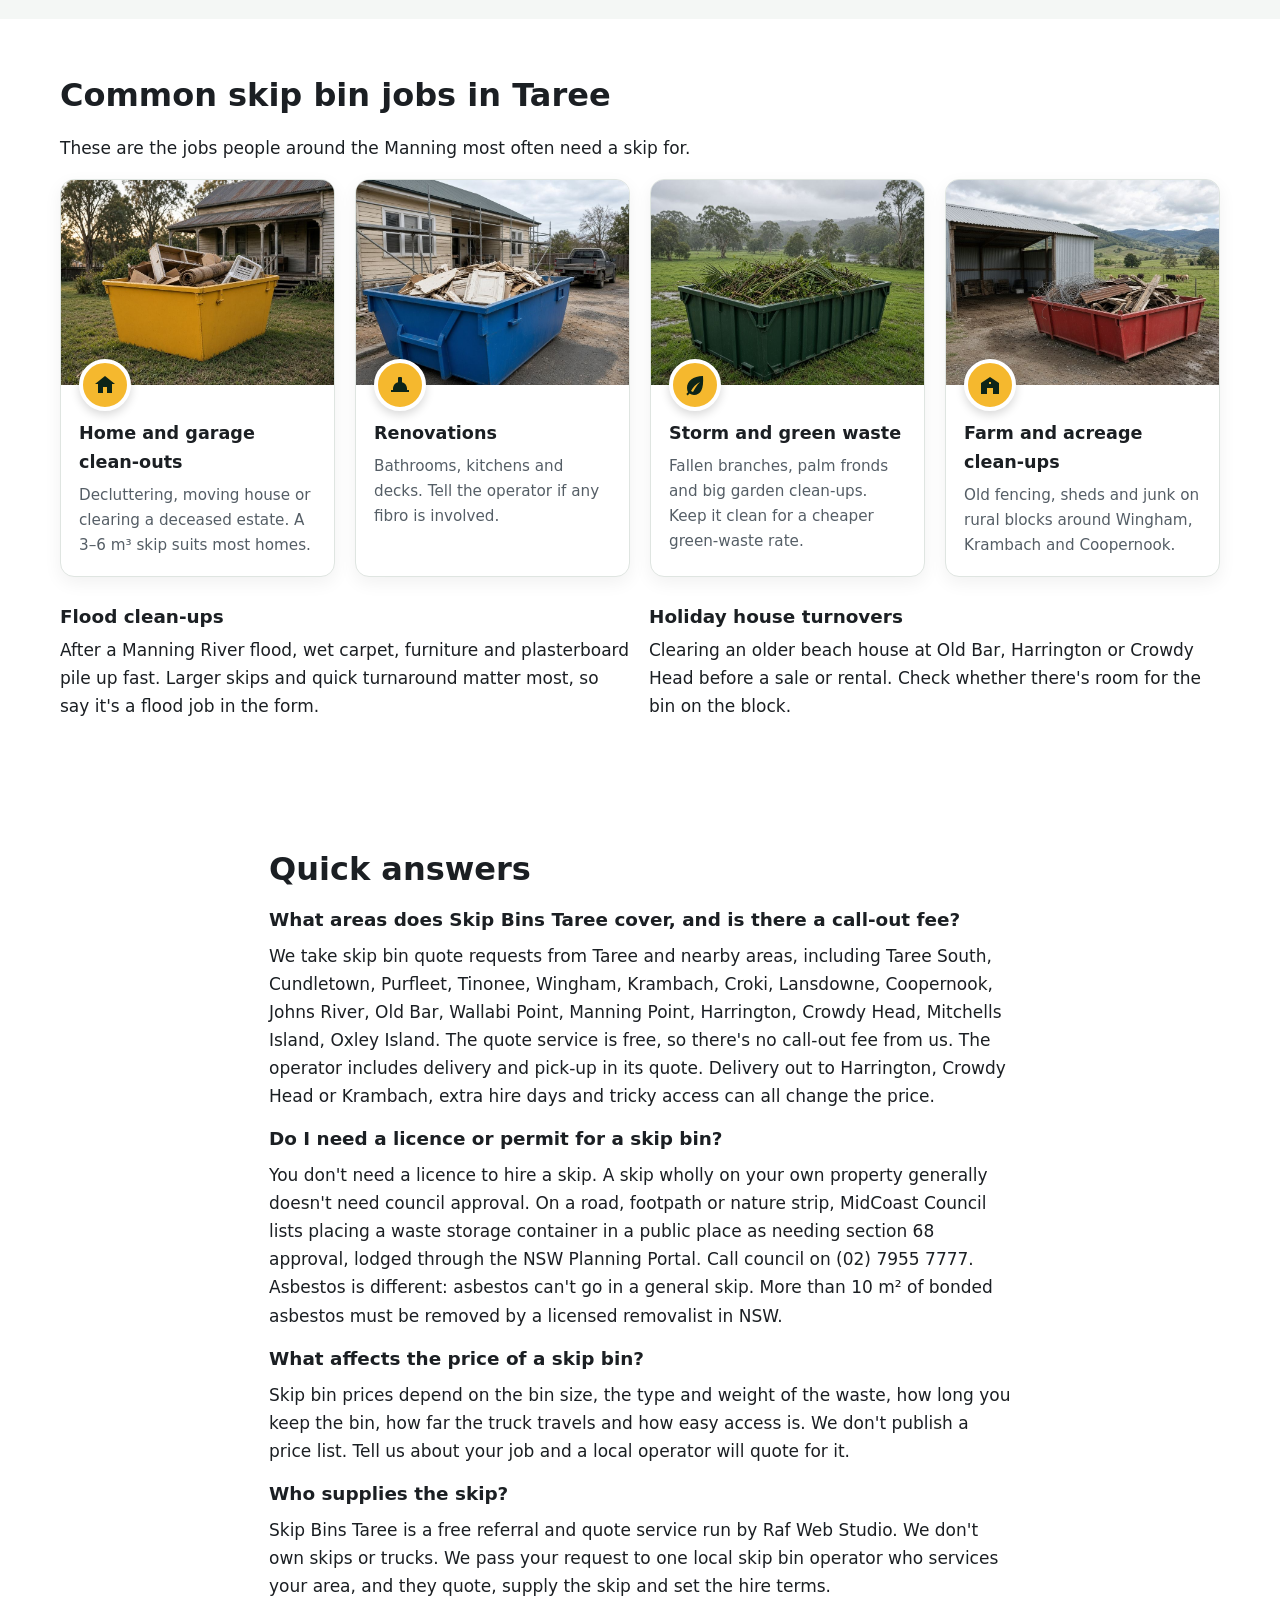
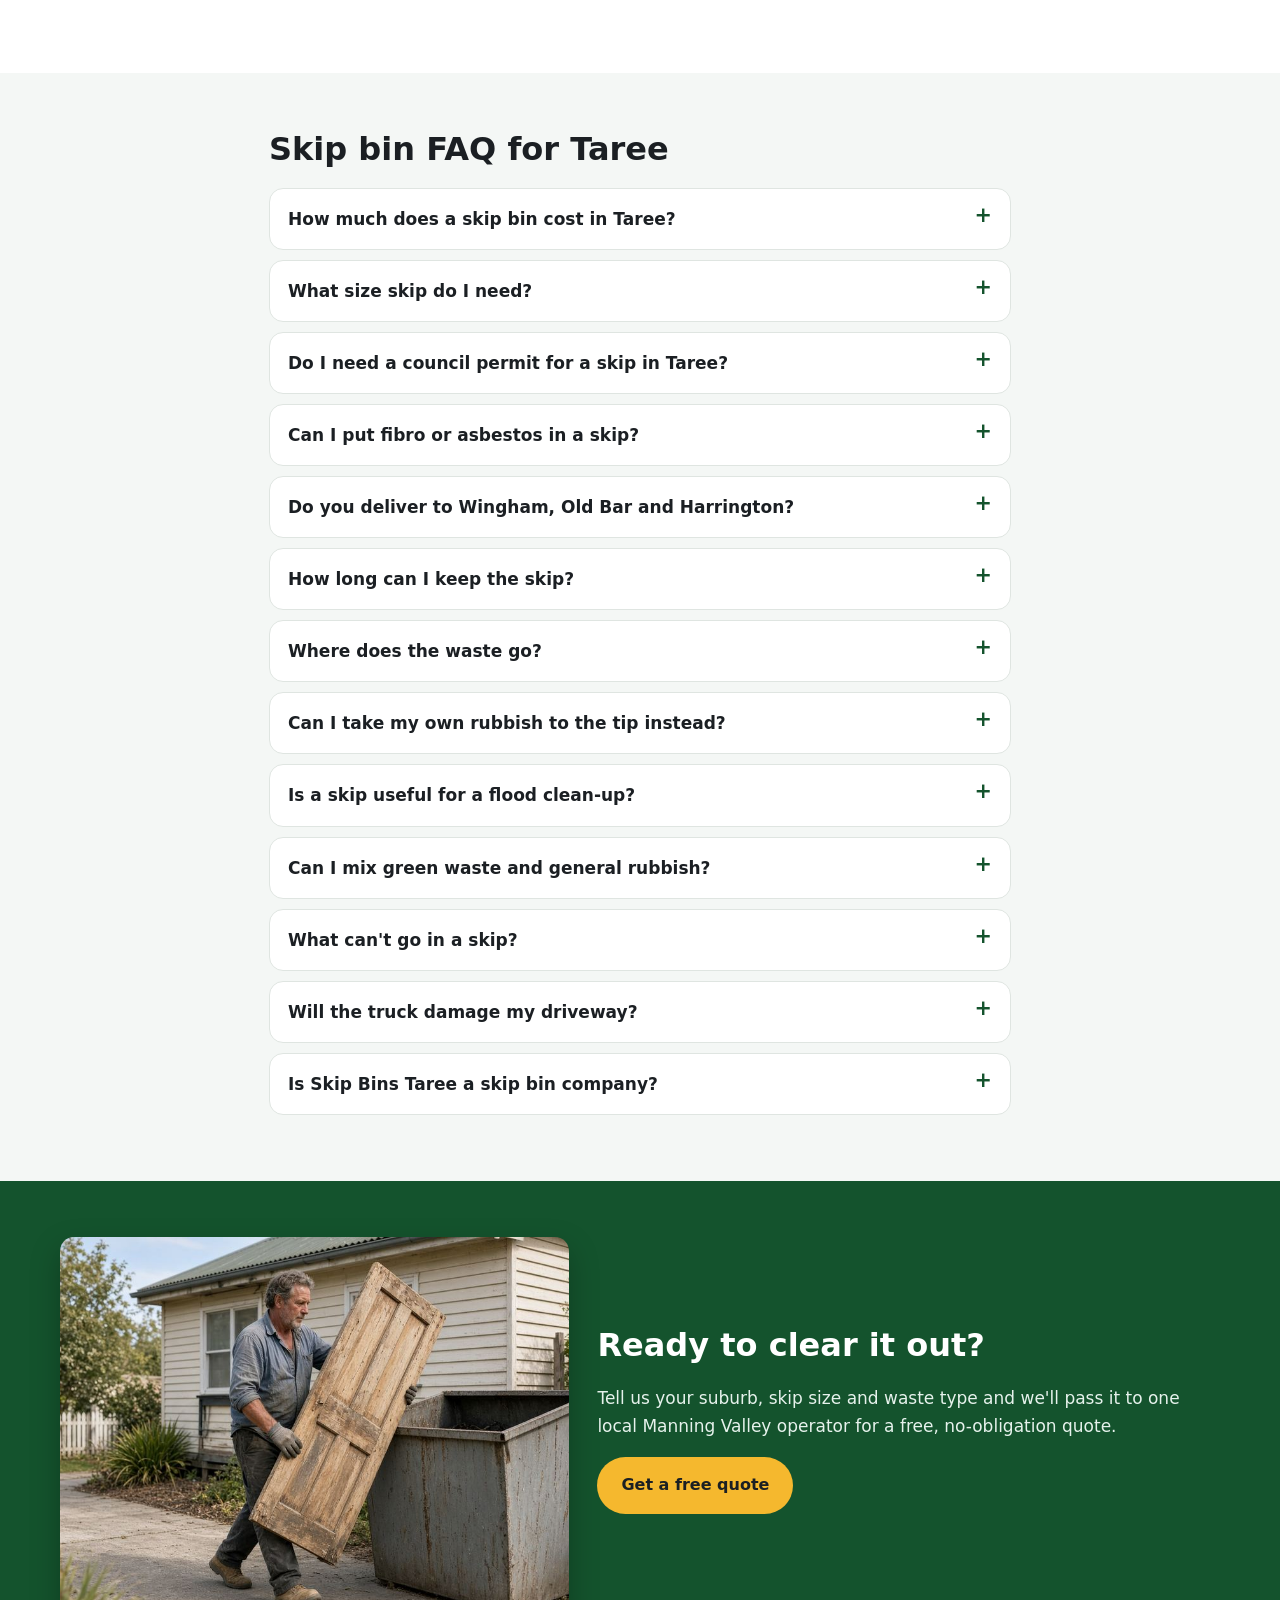
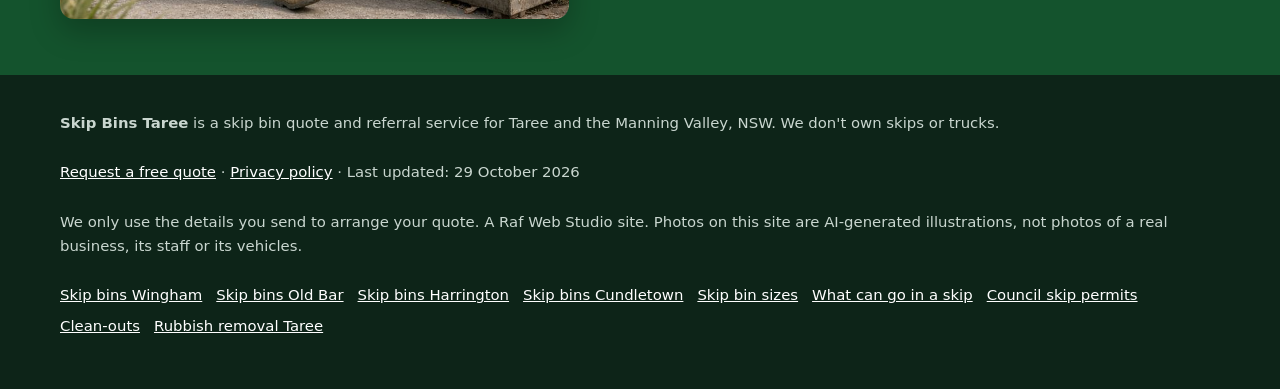
==== commit 9bd24db9: "Homepage v3: service+town tagline and big quote button, 'What do you need?' tiles, comparison sectio" ====
--- a/index.html
+++ b/index.html
@@ -39,7 +39,7 @@
  "name": "Skip Bins Taree | Free Skip Bin Hire Quotes in the Manning Valley",
  "description": "Skip bins in Taree, Wingham, Old Bar and Harrington. Tell us your suburb, size and waste type and get a free, no-obligation quote from one local skip bin operator.",
  "inLanguage": "en-AU",
- "dateModified": "2026-10-24",
+ "dateModified": "2026-10-29",
  "isPartOf": {
   "@id": "https://skipbinstaree.com/#website"
  },
@@ -151,7 +151,7 @@
 {
  "@context": "https://schema.org",
  "@type": "WebSite",
- "dateModified": "2026-10-24",
+ "dateModified": "2026-10-29",
  "@id": "https://skipbinstaree.com/#website",
  "name": "Skip Bins Taree",
  "url": "https://skipbinstaree.com/",
@@ -394,6 +394,29 @@
  ]
 }
 </script>
+<!--h3:css--><style>
+.h3-tag{font-size:1.2rem;font-weight:600;margin:.2em 0 .9em;color:#fff;text-shadow:0 1px 3px rgba(0,0,0,.6);max-width:36em}
+.btn-xl{font-size:1.15rem;padding:16px 30px;min-height:54px;box-shadow:0 6px 18px rgba(0,0,0,.25)}
+.h3-cta{margin:0 0 18px}
+.need-grid{display:grid;grid-template-columns:repeat(2,minmax(0,1fr));gap:12px;margin-top:18px}
+@media(min-width:800px){.need-grid{grid-template-columns:repeat(4,minmax(0,1fr));gap:16px}}
+.need-grid a{display:flex;flex-direction:column;justify-content:center;min-height:96px;padding:16px;background:#fff;border:2px solid var(--line);border-radius:var(--radius);text-decoration:none;color:var(--ink);line-height:1.35}
+.need-grid a:hover,.need-grid a:focus-visible{border-color:var(--green);background:var(--soft)}
+.need-grid strong{color:var(--green-2);font-size:1.05rem;margin-bottom:4px}
+.need-grid strong::after{content:" \2192"}
+.need-grid span{font-size:.92rem;color:var(--muted)}
+.cmp{display:grid;gap:16px;margin-top:18px}
+@media(min-width:900px){.cmp{grid-template-columns:repeat(3,minmax(0,1fr))}}
+.cmp article{background:#fff;border:1px solid var(--line);border-radius:var(--radius);padding:20px}
+.cmp article.cmp-main{border:2px solid var(--green)}
+.cmp h3{margin:0 0 10px;font-size:1.2rem;color:var(--green-2)}
+.cmp dl{margin:0}.cmp dt{font-weight:700;margin-top:10px;font-size:.95rem}.cmp dd{margin:2px 0 0;color:var(--ink);font-size:.95rem}
+.cmp-note{font-size:.92rem;color:var(--muted);margin-top:14px;max-width:46em}
+.mobile-call{transition:transform .2s ease;padding-bottom:calc(10px + env(safe-area-inset-bottom))}
+.mobile-call .btn{min-height:48px;font-size:1.05rem}
+.mobile-call.mc-off{transform:translateY(120%)}
+@media(prefers-reduced-motion:reduce){.mobile-call{transition:none}}
+</style><!--/h3:css-->
 </head>
 <body>
 <a class="skip-link" href="#main">Skip to content</a>
@@ -419,11 +442,12 @@
   </picture>
   <div class="wrap hero-grid">
     <div class="hero-copy">
-      <h1 id="h1">Skip Bins Taree: Free Skip Bin Quotes Across the Manning Valley</h1>
-      <p class="summary">In short: Skip Bins Taree is a free quote service, not a skip hire company. Tell us your suburb and job, and we pass it to one local skip bin operator, who quotes you directly.</p>
+      <h1 id="h1">Skip Bins Taree: Free Skip Bin Quotes Across the Manning Valley</h1><!--h3:hero-->
+      <p class="h3-tag">Skip bin hire in Taree: tell us the job and get one free quote from a local operator.</p>
+      <p class="h3-cta"><a class="btn btn-call btn-xl" href="#quote">Get a free quote</a></p><!--/h3:hero-->      <p class="summary">In short: Skip Bins Taree is a free quote service, not a skip hire company. Tell us your suburb and job, and we pass it to one local skip bin operator, who quotes you directly.</p>
       <p class="lead">Clearing out the shed in Cundletown, gutting a bathroom in Taree or cleaning up after a Manning River flood? Tell us your suburb, skip size and waste type, and we'll pass it to one local skip bin operator for a free, no-obligation quote.</p>
       <div class="ctas"><a class="btn btn-ghost" href="#sizes">Skip size guide</a><a class="btn btn-ghost" href="#council">Council rules</a></div>
-      <p class="updated">Last updated: 24 October 2026</p>
+      <p class="updated">Last updated: 29 October 2026</p>
     </div>
     <div class="hero-form-card" id="quote">
       <h2 id="quote-h">Get a free skip bin quote in Taree</h2>
@@ -464,6 +488,15 @@
 <section class="trust" aria-label="Why use this service">
   <ul class="wrap trust-list"><li><svg viewBox="0 0 24 24" aria-hidden="true"><path fill="currentColor" d="M9 16.2 4.8 12l-1.4 1.4L9 19 21 7l-1.4-1.4z"/></svg><span><strong>Free quote</strong> for your exact job</span></li><li><svg viewBox="0 0 24 24" aria-hidden="true"><path fill="currentColor" d="M9 16.2 4.8 12l-1.4 1.4L9 19 21 7l-1.4-1.4z"/></svg><span><strong>One local operator,</strong> not a call-centre auction</span></li><li><svg viewBox="0 0 24 24" aria-hidden="true"><path fill="currentColor" d="M9 16.2 4.8 12l-1.4 1.4L9 19 21 7l-1.4-1.4z"/></svg><span><strong>Taree, Wingham, Old Bar, Harrington</strong> and the Manning Valley</span></li><li><svg viewBox="0 0 24 24" aria-hidden="true"><path fill="currentColor" d="M9 16.2 4.8 12l-1.4 1.4L9 19 21 7l-1.4-1.4z"/></svg><span><strong>No obligation</strong> to book</span></li></ul>
 </section>
+<!--h3:need-->
+<section id="need" aria-labelledby="need-h">
+  <div class="wrap">
+    <h2 id="need-h">What do you need a skip for in Taree?</h2>
+    <p class="intro">Tap the closest match to read more, or go straight to the <a href="#quote">free quote form</a>.</p>
+    <div class="need-grid"><a href="/clean-outs/"><strong>Home &amp; garage clean-outs</strong><span>Moving, downsizing, estates and sheds.</span></a><a href="/rubbish-removal-taree/"><strong>Rubbish removal Taree</strong><span>Skip, tip run or council pick-up.</span></a><a href="#jobs"><strong>Renovation waste</strong><span>Bathrooms, kitchens, flooring and tiles.</span></a><a href="#jobs"><strong>Garden &amp; green waste</strong><span>Branches, prunings and storm clean-ups.</span></a><a href="#quote"><strong>Builders' waste</strong><span>Small builds, decks and site clean-ups.</span></a><a href="/skip-bin-sizes/"><strong>Skip bin sizes</strong><span>Which size fits your job.</span></a><a href="/what-can-go-in-a-skip/"><strong>What can go in a skip</strong><span>Accepted and banned items.</span></a><a href="/skip-bin-council-permit/"><strong>Council skip permits</strong><span>When a skip on the street needs approval.</span></a></div>
+  </div>
+</section>
+<!--/h3:need-->
 <section id="how" aria-labelledby="how-h">
   <div class="wrap">
     <h2 id="how-h">How it works</h2>
@@ -539,7 +572,7 @@
 <section id="council" aria-labelledby="council-h">
   <div class="wrap intro">
     <h2 id="council-h">Putting a skip on the street: MidCoast Council rules</h2>
-    <p class="updated-dark">Last updated: 24 October 2026</p>
+    <p class="updated-dark">Last updated: 29 October 2026</p>
     <h3>On your own property</h3>
     <p>The easiest spot is your own land: the driveway, front yard or a firm patch of lawn. Council's section 68 approval is for waste containers in a <em>public place</em>, so a skip that sits entirely on your property generally doesn't need it. Strata by-laws or development consent conditions can still apply. On low-lying blocks near the river, avoid soft ground after rain, and use planks to protect a concrete driveway.</p>
     <h3>On the road, footpath or nature strip</h3>
@@ -549,6 +582,17 @@
     <p><a href="/skip-bin-council-permit/">More on council permits and placing a skip →</a></p>
   </div>
 </section>
+<!--h3:compare-->
+<section class="alt" id="compare" aria-labelledby="compare-h">
+  <div class="wrap">
+    <h2 id="compare-h">Skip bin vs trailer hire vs DIY tip runs</h2>
+    <p class="intro">Three common ways to get rid of a big load of rubbish in Taree, compared honestly. The right one depends on how much you have and how much time you want to spend on it.</p>
+    <div class="cmp"><article class="cmp-main"><h3>Skip bin</h3><dl><dt>Effort</dt><dd>Delivered to your driveway or site. You load it at your own pace and the operator collects it.</dd><dt>Trips to the tip</dt><dd>None for you.</dd><dt>What you can load</dt><dd>Most household, garden and building waste, depending on the skip type you book. Some items are banned (see <a href="/what-can-go-in-a-skip/">what can go in a skip</a>).</dd><dt>Who handles disposal</dt><dd>The skip operator.</dd><dt>Best for</dt><dd>Clean-outs, renovations and jobs that take a few days.</dd></dl></article><article><h3>Trailer hire</h3><dl><dt>Effort</dt><dd>You need a vehicle with a tow bar. You load, drive, then unload at the tip yourself.</dd><dt>Trips to the tip</dt><dd>One per trailer load, so bigger jobs can mean several trips.</dd><dt>What you can load</dt><dd>Limited by the trailer size and what your vehicle can safely and legally tow.</dd><dt>Who handles disposal</dt><dd>You do, at the tip, following its fees and sorting rules each trip.</dd><dt>Best for</dt><dd>A medium one-off load when you already have a tow bar and spare time.</dd></dl></article><article><h3>DIY tip runs</h3><dl><dt>Effort</dt><dd>Loading and unloading your own car or ute every run.</dd><dt>Trips to the tip</dt><dd>Usually the most, because a car or ute holds the least.</dd><dt>What you can load</dt><dd>Whatever fits safely in your vehicle. Bulky items often won't.</dd><dt>Who handles disposal</dt><dd>You do, on every run.</dd><dt>Best for</dt><dd>Small amounts, or items your local tip or recycling centre takes separately.</dd></dl></article></div>
+    <p class="cmp-note">General guide only. Your quote confirms what the skip can hold and which items are accepted.</p>
+    <p><a class="btn btn-primary" href="#quote">Get a free quote</a></p>
+  </div>
+</section>
+<!--/h3:compare-->
 <section class="band-wrap" aria-label="Free skip bin quotes across the Manning Valley">
   <div class="wrap">
     <div class="truck-band">
@@ -652,7 +696,7 @@
 <footer class="site-footer">
   <div class="wrap">
     <p><strong>Skip Bins Taree</strong> is a skip bin quote and referral service for Taree and the Manning Valley, NSW. We don't own skips or trucks.</p>
-    <p><a href="#quote">Request a free quote</a> · <a href="privacy.html">Privacy policy</a> · Last updated: 24 October 2026</p>
+    <p><a href="#quote">Request a free quote</a> · <a href="privacy.html">Privacy policy</a> · Last updated: 29 October 2026</p>
     <p>We only use the details you send to arrange your quote. A Raf Web Studio site. Photos on this site are AI-generated illustrations, not photos of a real business, its staff or its vehicles.</p>
     <p class="footer-links"><a href="/skip-bins-wingham/">Skip bins Wingham</a> <a href="/skip-bins-old-bar/">Skip bins Old Bar</a> <a href="/skip-bins-harrington/">Skip bins Harrington</a> <a href="/skip-bins-cundletown/">Skip bins Cundletown</a> <a href="/skip-bin-sizes/">Skip bin sizes</a> <a href="/what-can-go-in-a-skip/">What can go in a skip</a> <a href="/skip-bin-council-permit/">Council skip permits</a> <a href="/clean-outs/">Clean-outs</a> <a href="/rubbish-removal-taree/">Rubbish removal Taree</a></p>
   </div>
@@ -662,5 +706,6 @@
   <a class="btn btn-call" href="#quote">Get a free quote</a>
 </div>
 <script src="form.js" defer></script>
+<!--h3:js--><script>(function(){var b=document.querySelector('.mobile-call'),q=document.getElementById('quote');if(!b||!q||!('IntersectionObserver' in window))return;new IntersectionObserver(function(e){b.classList.toggle('mc-off',e[0].isIntersecting)},{threshold:.15}).observe(q)})();</script><!--/h3:js-->
 </body>
 </html>
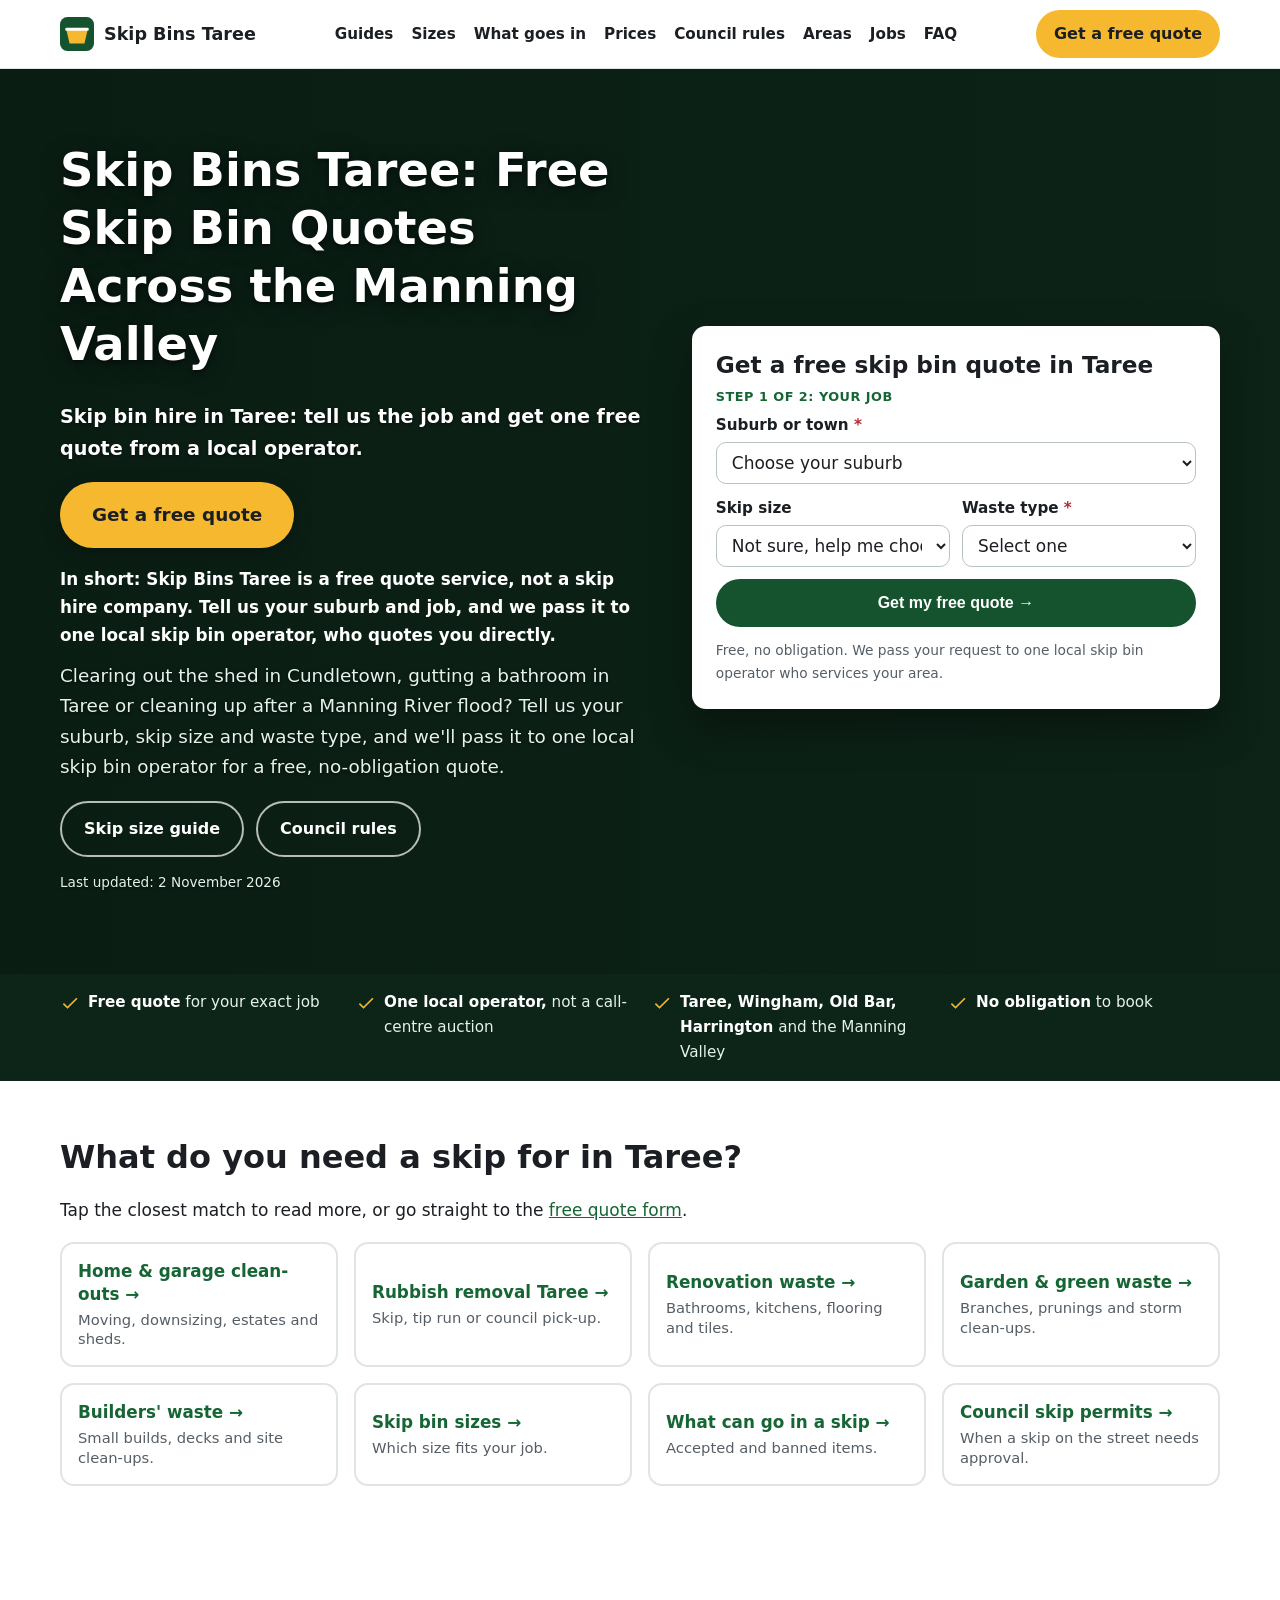
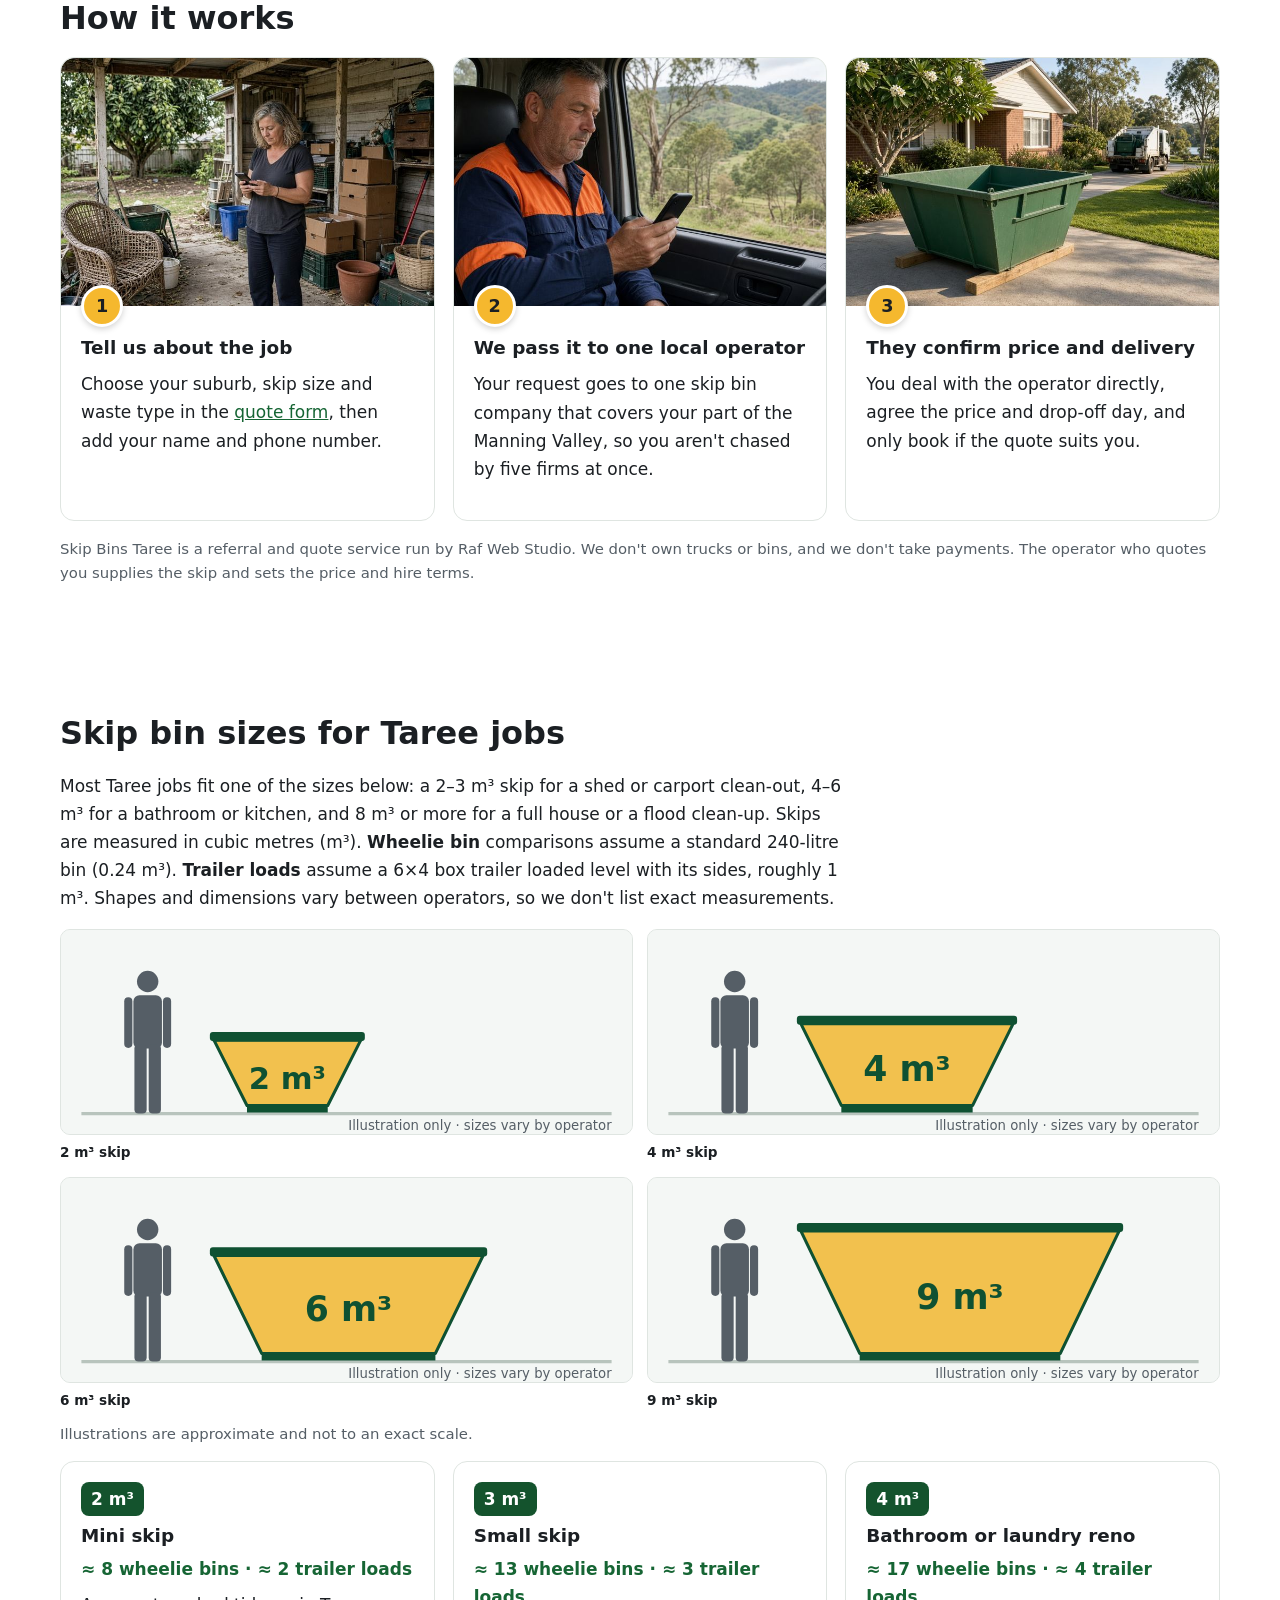
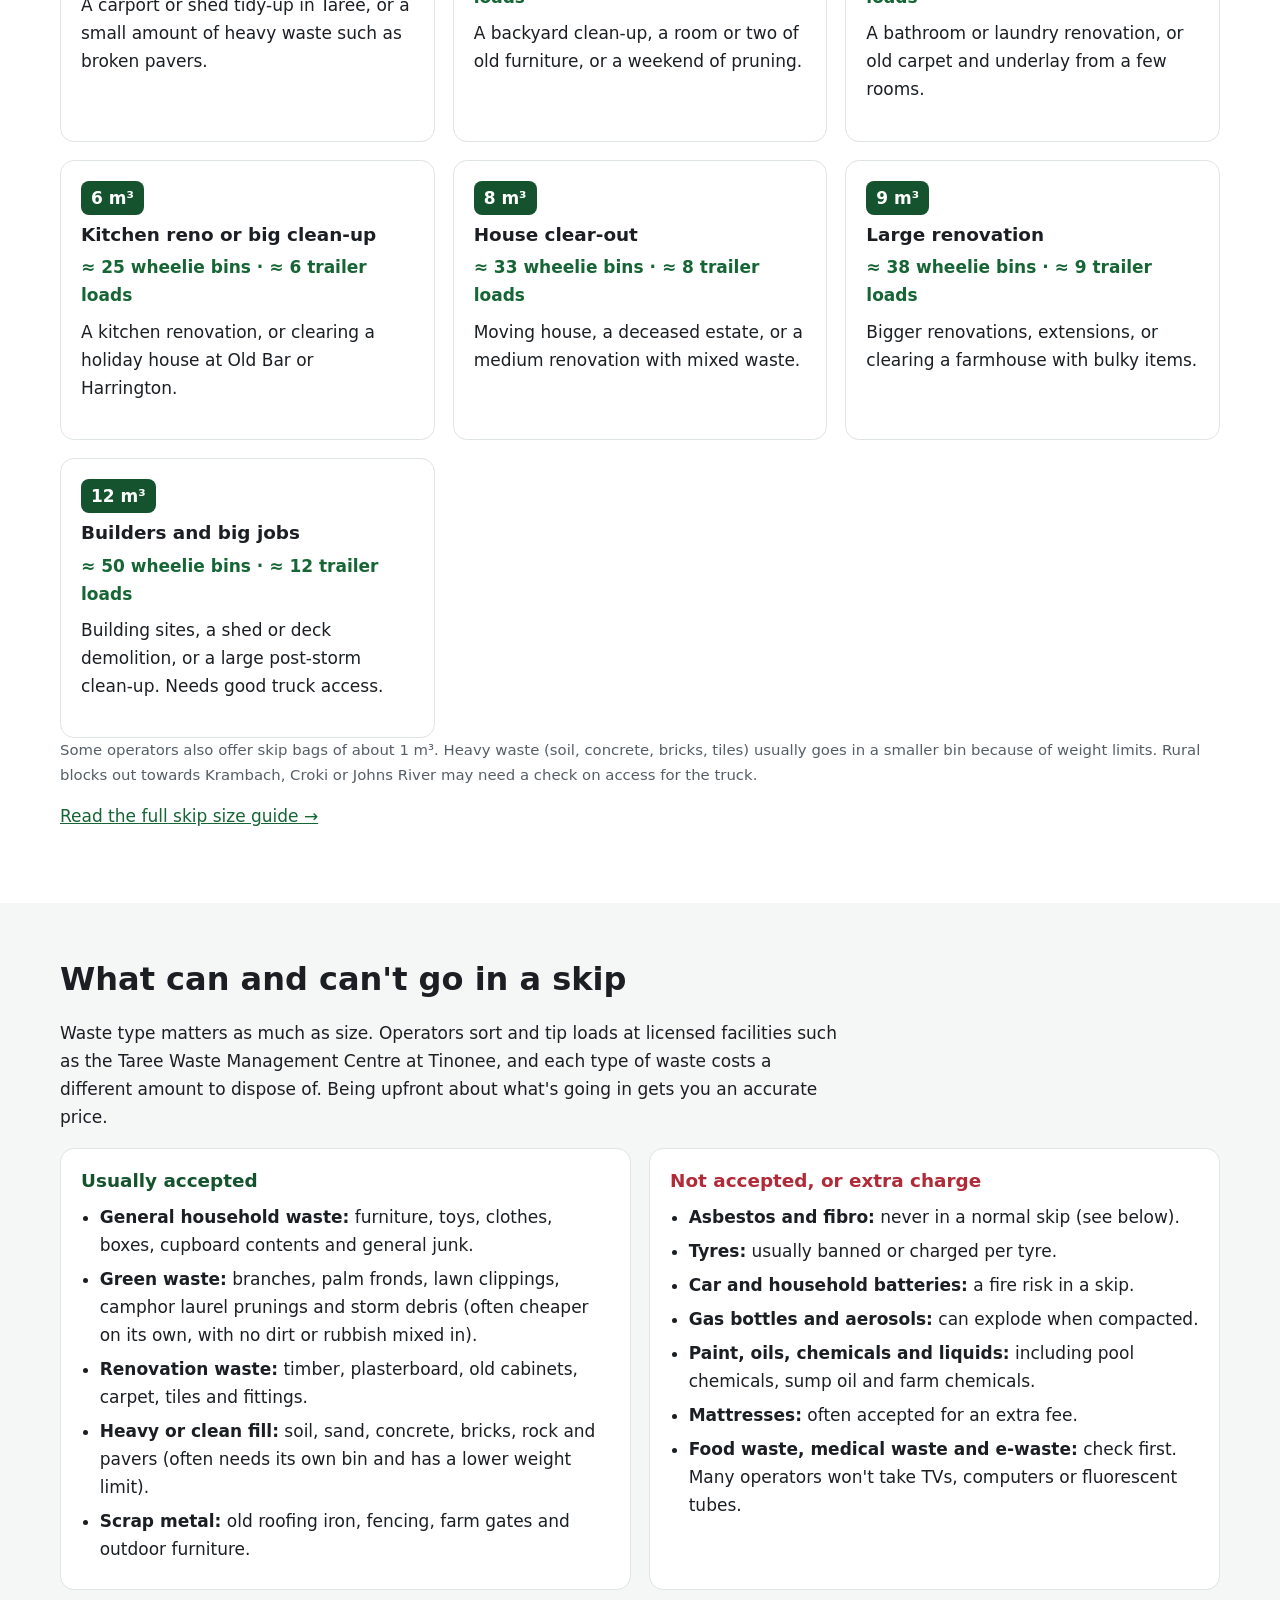
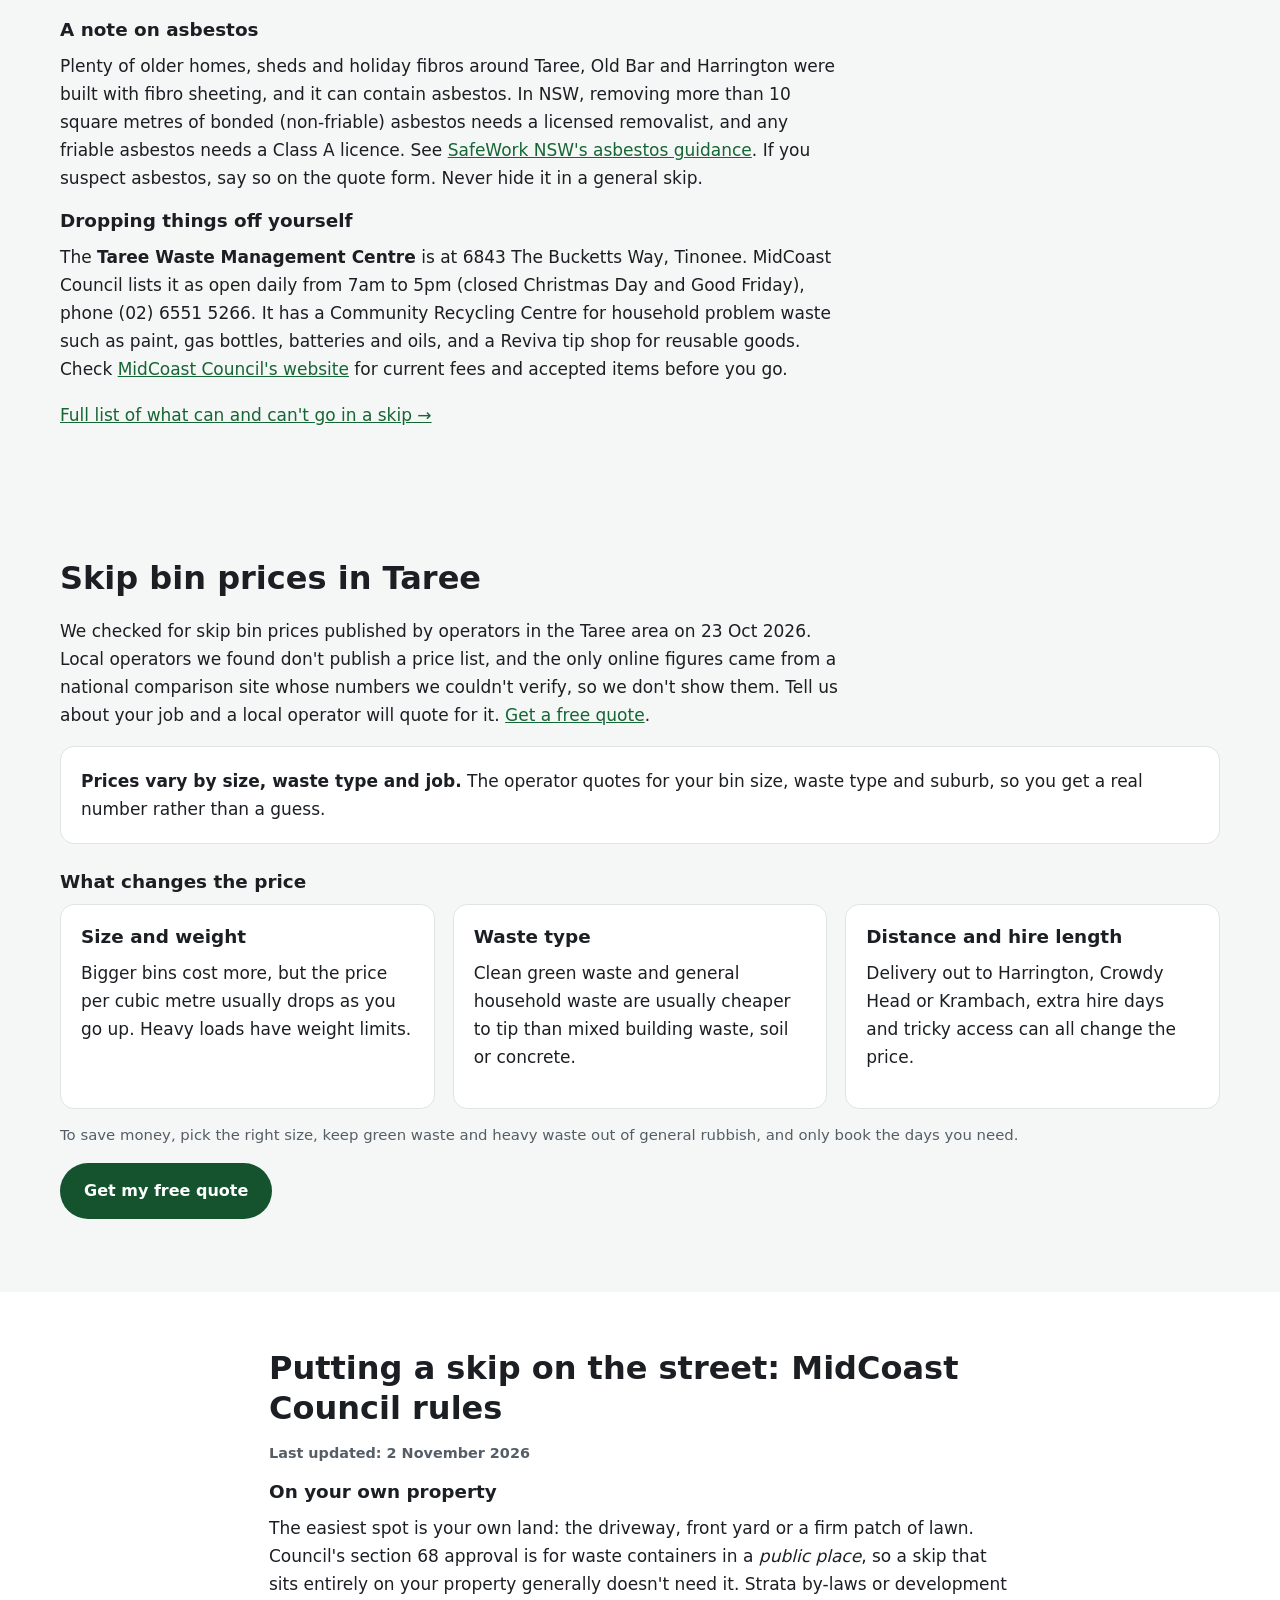
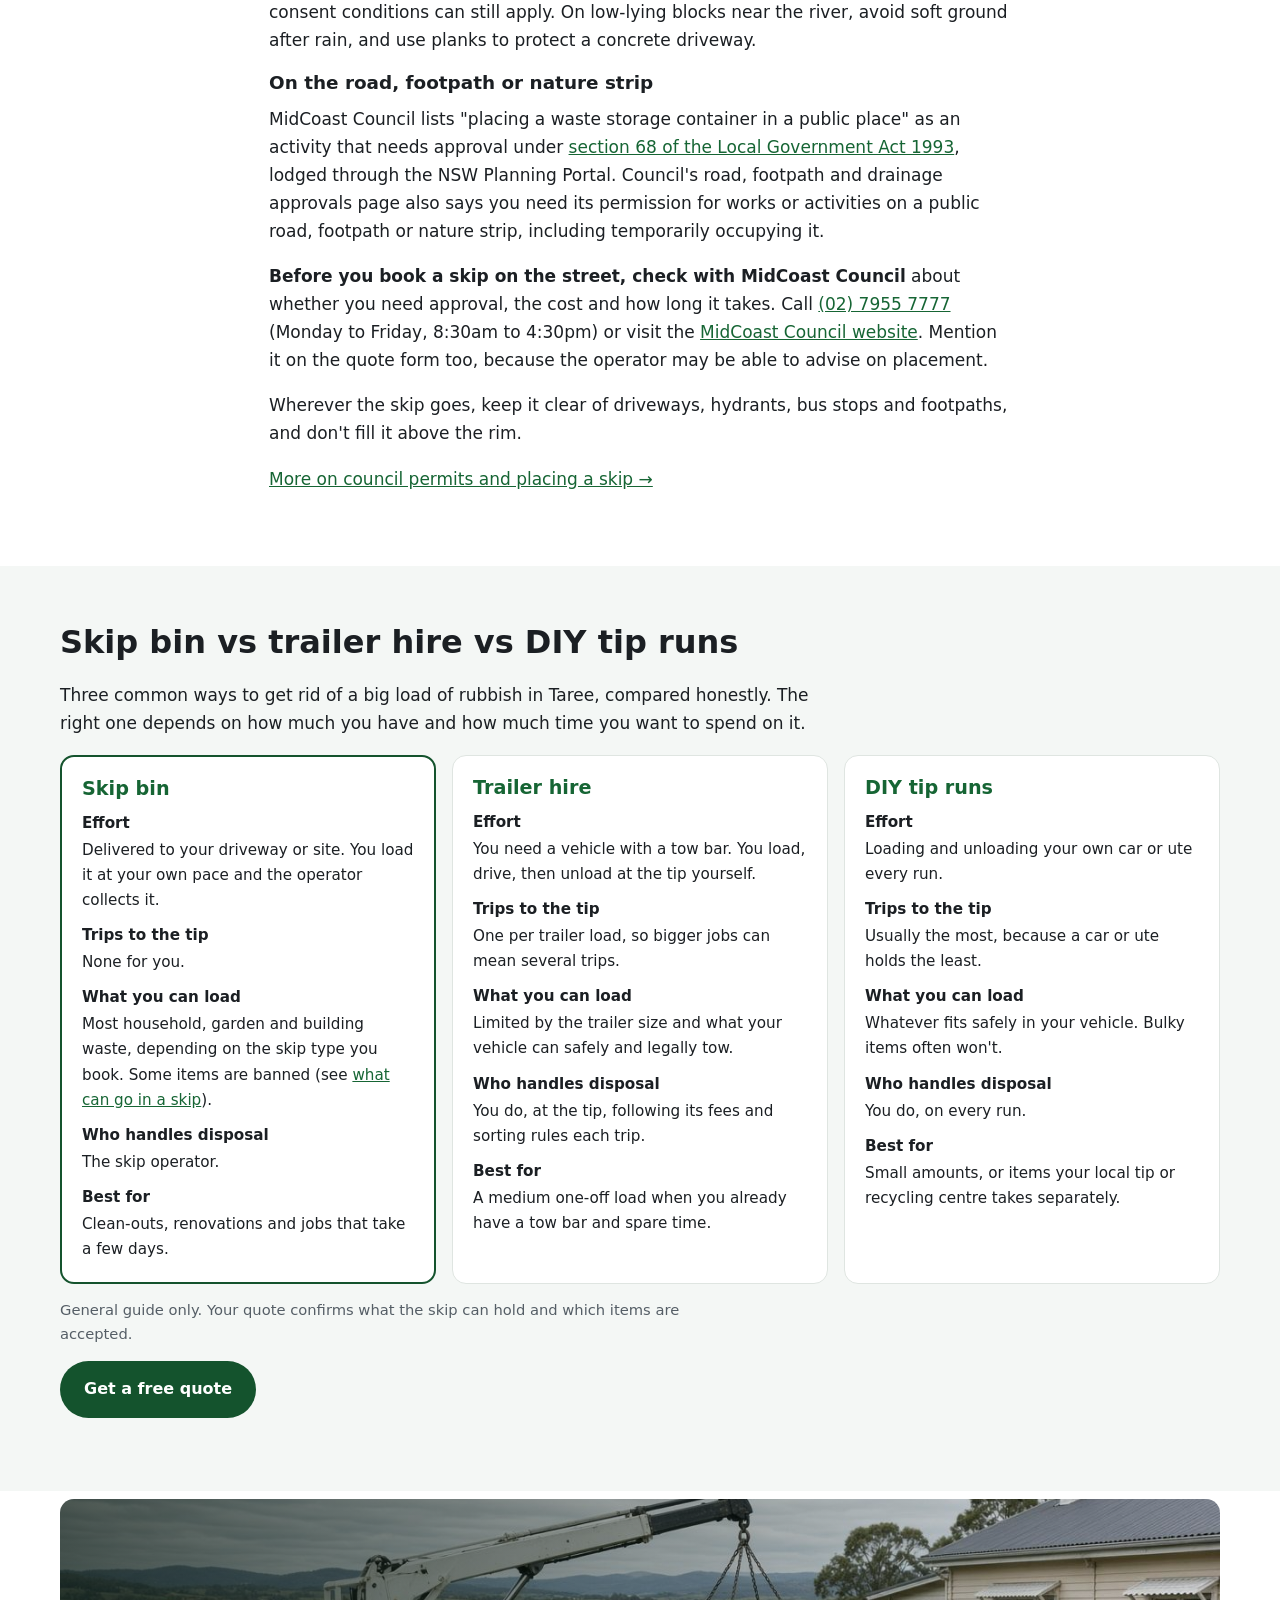
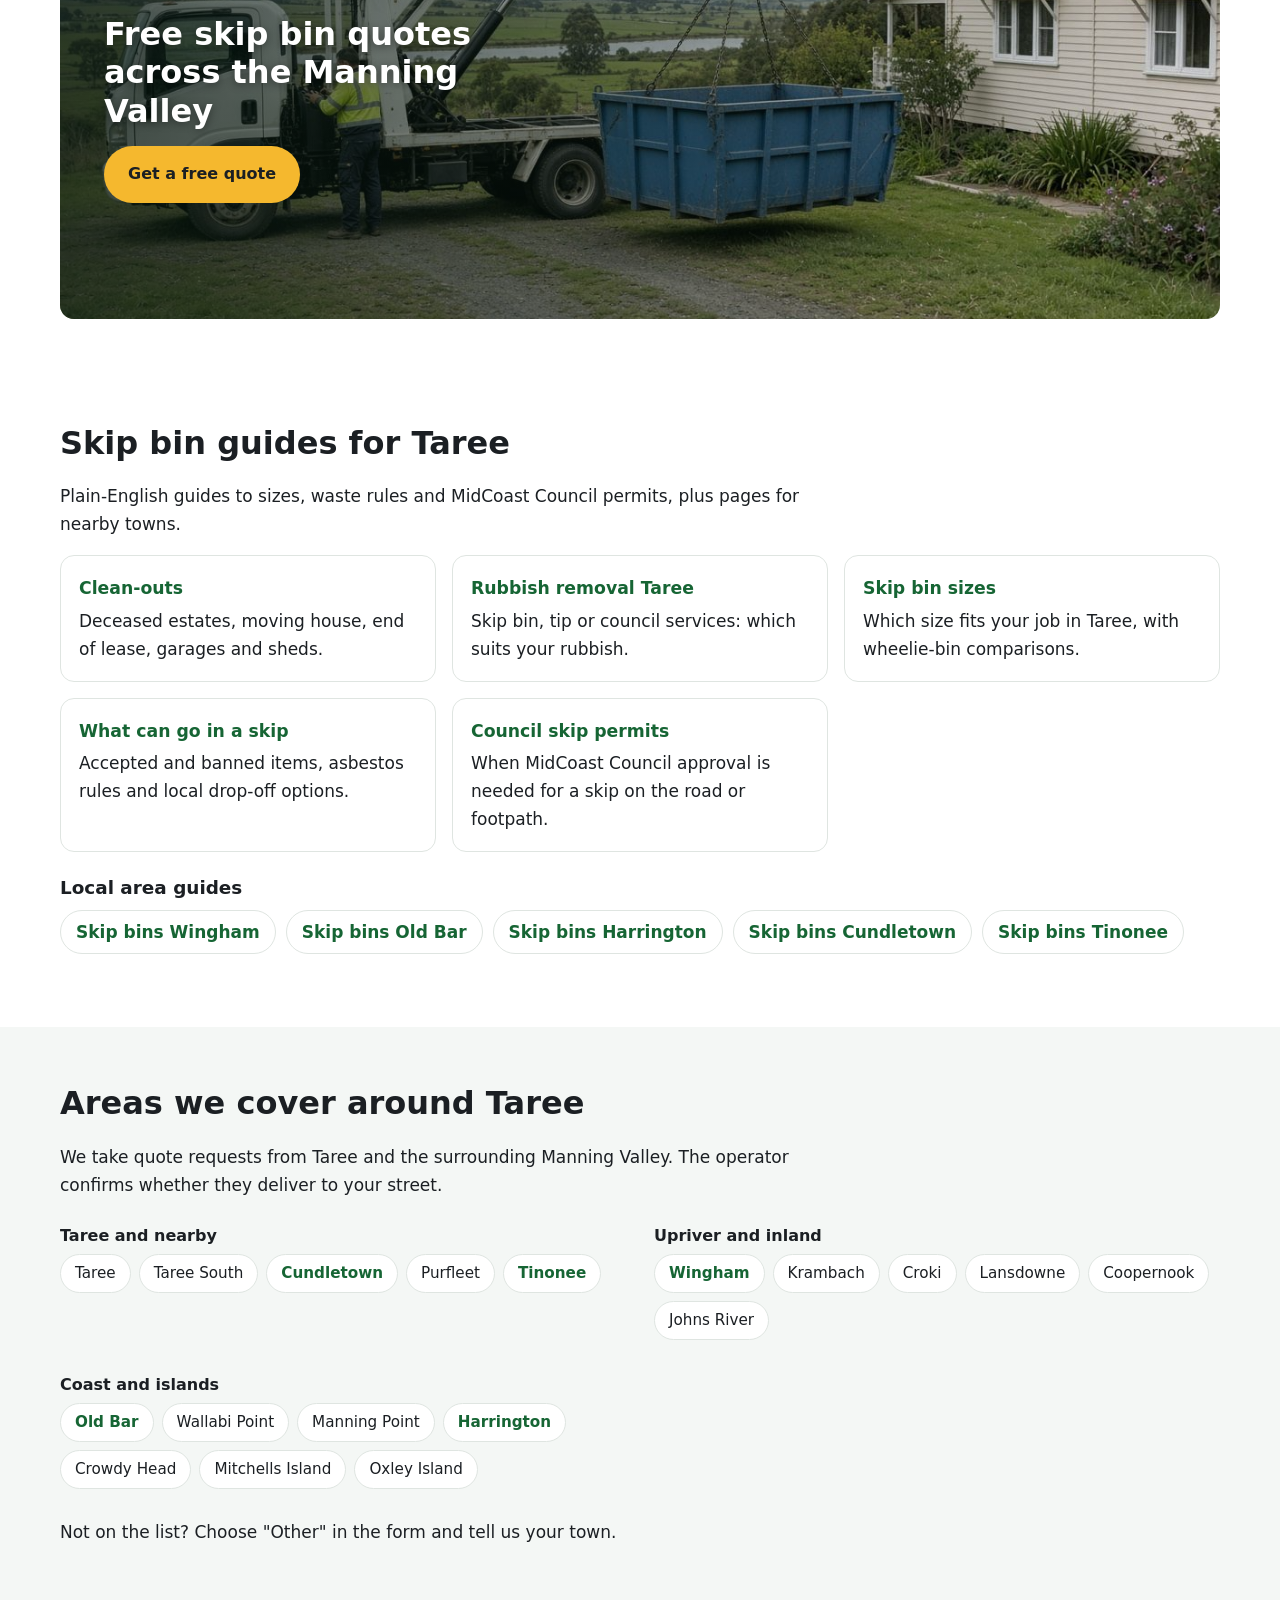
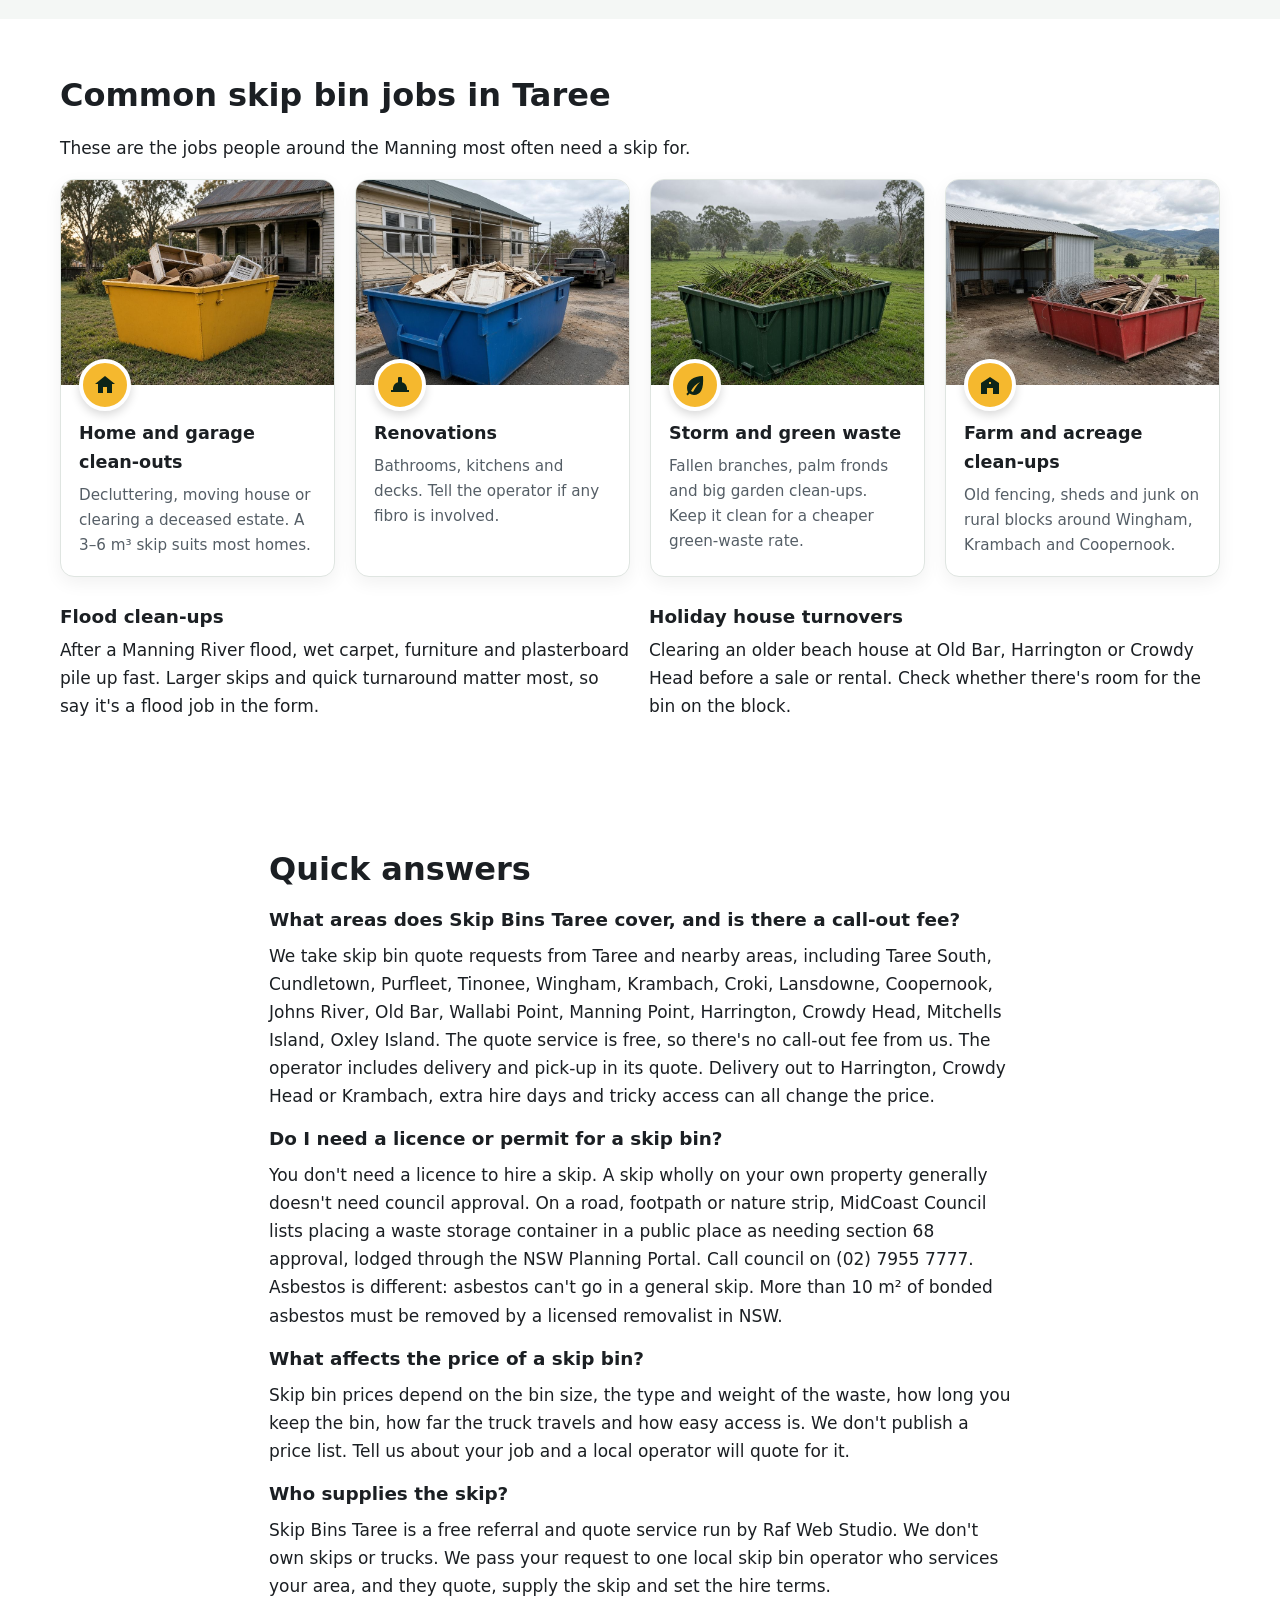
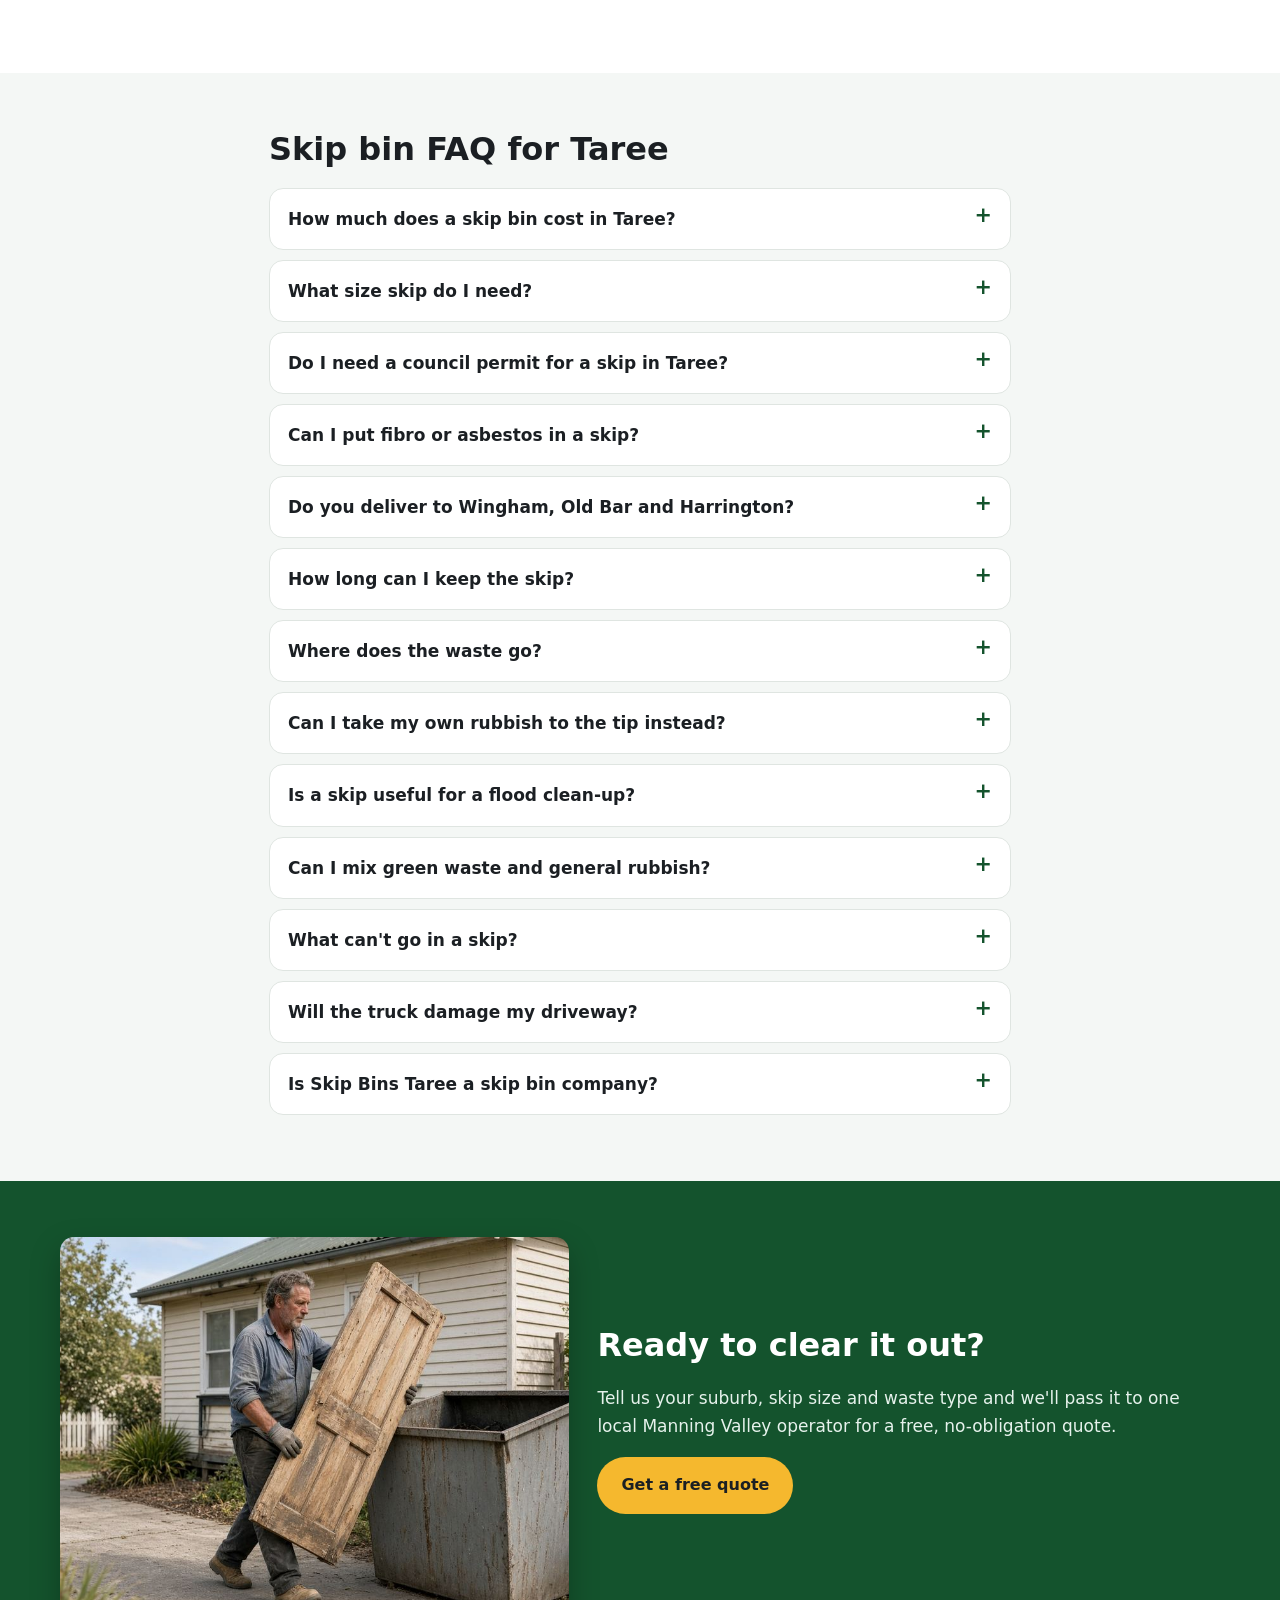
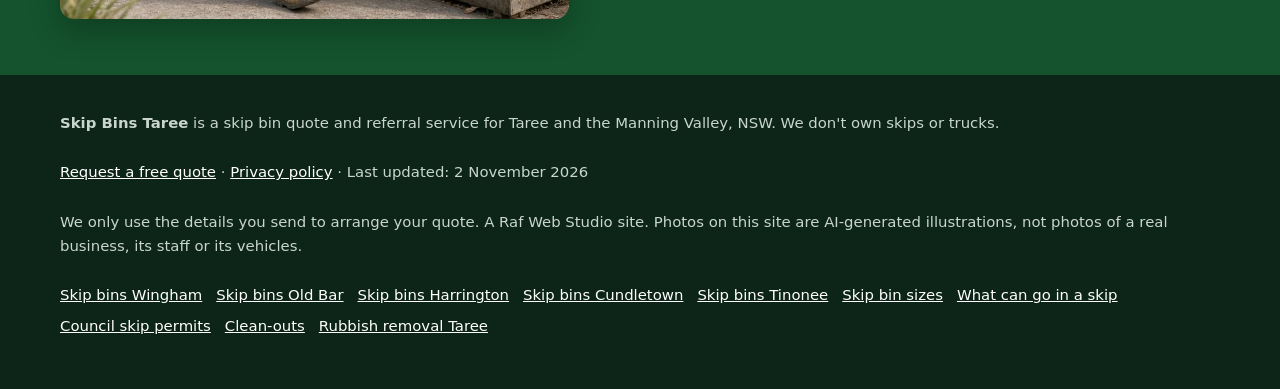
==== commit 59ba2dd5: "SEO batch 4: new /skip-bins-tinonee/ suburb page, linked from homepage, footers, area lists, sitemap" ====
--- a/index.html
+++ b/index.html
@@ -39,7 +39,7 @@
  "name": "Skip Bins Taree | Free Skip Bin Hire Quotes in the Manning Valley",
  "description": "Skip bins in Taree, Wingham, Old Bar and Harrington. Tell us your suburb, size and waste type and get a free, no-obligation quote from one local skip bin operator.",
  "inLanguage": "en-AU",
- "dateModified": "2026-10-29",
+ "dateModified": "2026-11-02",
  "isPartOf": {
   "@id": "https://skipbinstaree.com/#website"
  },
@@ -151,7 +151,7 @@
 {
  "@context": "https://schema.org",
  "@type": "WebSite",
- "dateModified": "2026-10-29",
+ "dateModified": "2026-11-02",
  "@id": "https://skipbinstaree.com/#website",
  "name": "Skip Bins Taree",
  "url": "https://skipbinstaree.com/",
@@ -447,7 +447,7 @@
       <p class="h3-cta"><a class="btn btn-call btn-xl" href="#quote">Get a free quote</a></p><!--/h3:hero-->      <p class="summary">In short: Skip Bins Taree is a free quote service, not a skip hire company. Tell us your suburb and job, and we pass it to one local skip bin operator, who quotes you directly.</p>
       <p class="lead">Clearing out the shed in Cundletown, gutting a bathroom in Taree or cleaning up after a Manning River flood? Tell us your suburb, skip size and waste type, and we'll pass it to one local skip bin operator for a free, no-obligation quote.</p>
       <div class="ctas"><a class="btn btn-ghost" href="#sizes">Skip size guide</a><a class="btn btn-ghost" href="#council">Council rules</a></div>
-      <p class="updated">Last updated: 29 October 2026</p>
+      <p class="updated">Last updated: 2 November 2026</p>
     </div>
     <div class="hero-form-card" id="quote">
       <h2 id="quote-h">Get a free skip bin quote in Taree</h2>
@@ -572,7 +572,7 @@
 <section id="council" aria-labelledby="council-h">
   <div class="wrap intro">
     <h2 id="council-h">Putting a skip on the street: MidCoast Council rules</h2>
-    <p class="updated-dark">Last updated: 29 October 2026</p>
+    <p class="updated-dark">Last updated: 2 November 2026</p>
     <h3>On your own property</h3>
     <p>The easiest spot is your own land: the driveway, front yard or a firm patch of lawn. Council's section 68 approval is for waste containers in a <em>public place</em>, so a skip that sits entirely on your property generally doesn't need it. Strata by-laws or development consent conditions can still apply. On low-lying blocks near the river, avoid soft ground after rain, and use planks to protect a concrete driveway.</p>
     <h3>On the road, footpath or nature strip</h3>
@@ -610,7 +610,7 @@
     <p class="intro">Plain-English guides to sizes, waste rules and MidCoast Council permits, plus pages for nearby towns.</p>
     <div class="guide-cards"><a href="/clean-outs/"><strong>Clean-outs</strong>Deceased estates, moving house, end of lease, garages and sheds.</a><a href="/rubbish-removal-taree/"><strong>Rubbish removal Taree</strong>Skip bin, tip or council services: which suits your rubbish.</a><a href="/skip-bin-sizes/"><strong>Skip bin sizes</strong>Which size fits your job in Taree, with wheelie-bin comparisons.</a><a href="/what-can-go-in-a-skip/"><strong>What can go in a skip</strong>Accepted and banned items, asbestos rules and local drop-off options.</a><a href="/skip-bin-council-permit/"><strong>Council skip permits</strong>When MidCoast Council approval is needed for a skip on the road or footpath.</a></div>
     <h3 style="margin-top:24px">Local area guides</h3>
-    <ul class="link-list"><li><a href="/skip-bins-wingham/">Skip bins Wingham</a></li><li><a href="/skip-bins-old-bar/">Skip bins Old Bar</a></li><li><a href="/skip-bins-harrington/">Skip bins Harrington</a></li><li><a href="/skip-bins-cundletown/">Skip bins Cundletown</a></li></ul>
+    <ul class="link-list"><li><a href="/skip-bins-wingham/">Skip bins Wingham</a></li><li><a href="/skip-bins-old-bar/">Skip bins Old Bar</a></li><li><a href="/skip-bins-harrington/">Skip bins Harrington</a></li><li><a href="/skip-bins-cundletown/">Skip bins Cundletown</a></li><li><a href="/skip-bins-tinonee/">Skip bins Tinonee</a></li></ul>
   </div>
 </section>
 
@@ -618,7 +618,7 @@
   <div class="wrap">
     <h2 id="areas-h">Areas we cover around Taree</h2>
     <p class="intro">We take quote requests from Taree and the surrounding Manning Valley. The operator confirms whether they deliver to your street.</p>
-    <div class="area-groups"><div class="area-group"><h3>Taree and nearby</h3><ul class="areas"><li>Taree</li><li>Taree South</li><li><a href="/skip-bins-cundletown/">Cundletown</a></li><li>Purfleet</li><li>Tinonee</li></ul></div><div class="area-group"><h3>Upriver and inland</h3><ul class="areas"><li><a href="/skip-bins-wingham/">Wingham</a></li><li>Krambach</li><li>Croki</li><li>Lansdowne</li><li>Coopernook</li><li>Johns River</li></ul></div><div class="area-group"><h3>Coast and islands</h3><ul class="areas"><li><a href="/skip-bins-old-bar/">Old Bar</a></li><li>Wallabi Point</li><li>Manning Point</li><li><a href="/skip-bins-harrington/">Harrington</a></li><li>Crowdy Head</li><li>Mitchells Island</li><li>Oxley Island</li></ul></div></div>
+    <div class="area-groups"><div class="area-group"><h3>Taree and nearby</h3><ul class="areas"><li>Taree</li><li>Taree South</li><li><a href="/skip-bins-cundletown/">Cundletown</a></li><li>Purfleet</li><li><a href="/skip-bins-tinonee/">Tinonee</a></li></ul></div><div class="area-group"><h3>Upriver and inland</h3><ul class="areas"><li><a href="/skip-bins-wingham/">Wingham</a></li><li>Krambach</li><li>Croki</li><li>Lansdowne</li><li>Coopernook</li><li>Johns River</li></ul></div><div class="area-group"><h3>Coast and islands</h3><ul class="areas"><li><a href="/skip-bins-old-bar/">Old Bar</a></li><li>Wallabi Point</li><li>Manning Point</li><li><a href="/skip-bins-harrington/">Harrington</a></li><li>Crowdy Head</li><li>Mitchells Island</li><li>Oxley Island</li></ul></div></div>
     <p class="intro">Not on the list? Choose "Other" in the form and tell us your town.</p>
   </div>
 </section>
@@ -696,9 +696,9 @@
 <footer class="site-footer">
   <div class="wrap">
     <p><strong>Skip Bins Taree</strong> is a skip bin quote and referral service for Taree and the Manning Valley, NSW. We don't own skips or trucks.</p>
-    <p><a href="#quote">Request a free quote</a> · <a href="privacy.html">Privacy policy</a> · Last updated: 29 October 2026</p>
+    <p><a href="#quote">Request a free quote</a> · <a href="privacy.html">Privacy policy</a> · Last updated: 2 November 2026</p>
     <p>We only use the details you send to arrange your quote. A Raf Web Studio site. Photos on this site are AI-generated illustrations, not photos of a real business, its staff or its vehicles.</p>
-    <p class="footer-links"><a href="/skip-bins-wingham/">Skip bins Wingham</a> <a href="/skip-bins-old-bar/">Skip bins Old Bar</a> <a href="/skip-bins-harrington/">Skip bins Harrington</a> <a href="/skip-bins-cundletown/">Skip bins Cundletown</a> <a href="/skip-bin-sizes/">Skip bin sizes</a> <a href="/what-can-go-in-a-skip/">What can go in a skip</a> <a href="/skip-bin-council-permit/">Council skip permits</a> <a href="/clean-outs/">Clean-outs</a> <a href="/rubbish-removal-taree/">Rubbish removal Taree</a></p>
+    <p class="footer-links"><a href="/skip-bins-wingham/">Skip bins Wingham</a> <a href="/skip-bins-old-bar/">Skip bins Old Bar</a> <a href="/skip-bins-harrington/">Skip bins Harrington</a> <a href="/skip-bins-cundletown/">Skip bins Cundletown</a> <a href="/skip-bins-tinonee/">Skip bins Tinonee</a> <a href="/skip-bin-sizes/">Skip bin sizes</a> <a href="/what-can-go-in-a-skip/">What can go in a skip</a> <a href="/skip-bin-council-permit/">Council skip permits</a> <a href="/clean-outs/">Clean-outs</a> <a href="/rubbish-removal-taree/">Rubbish removal Taree</a></p>
   </div>
 </footer>
 
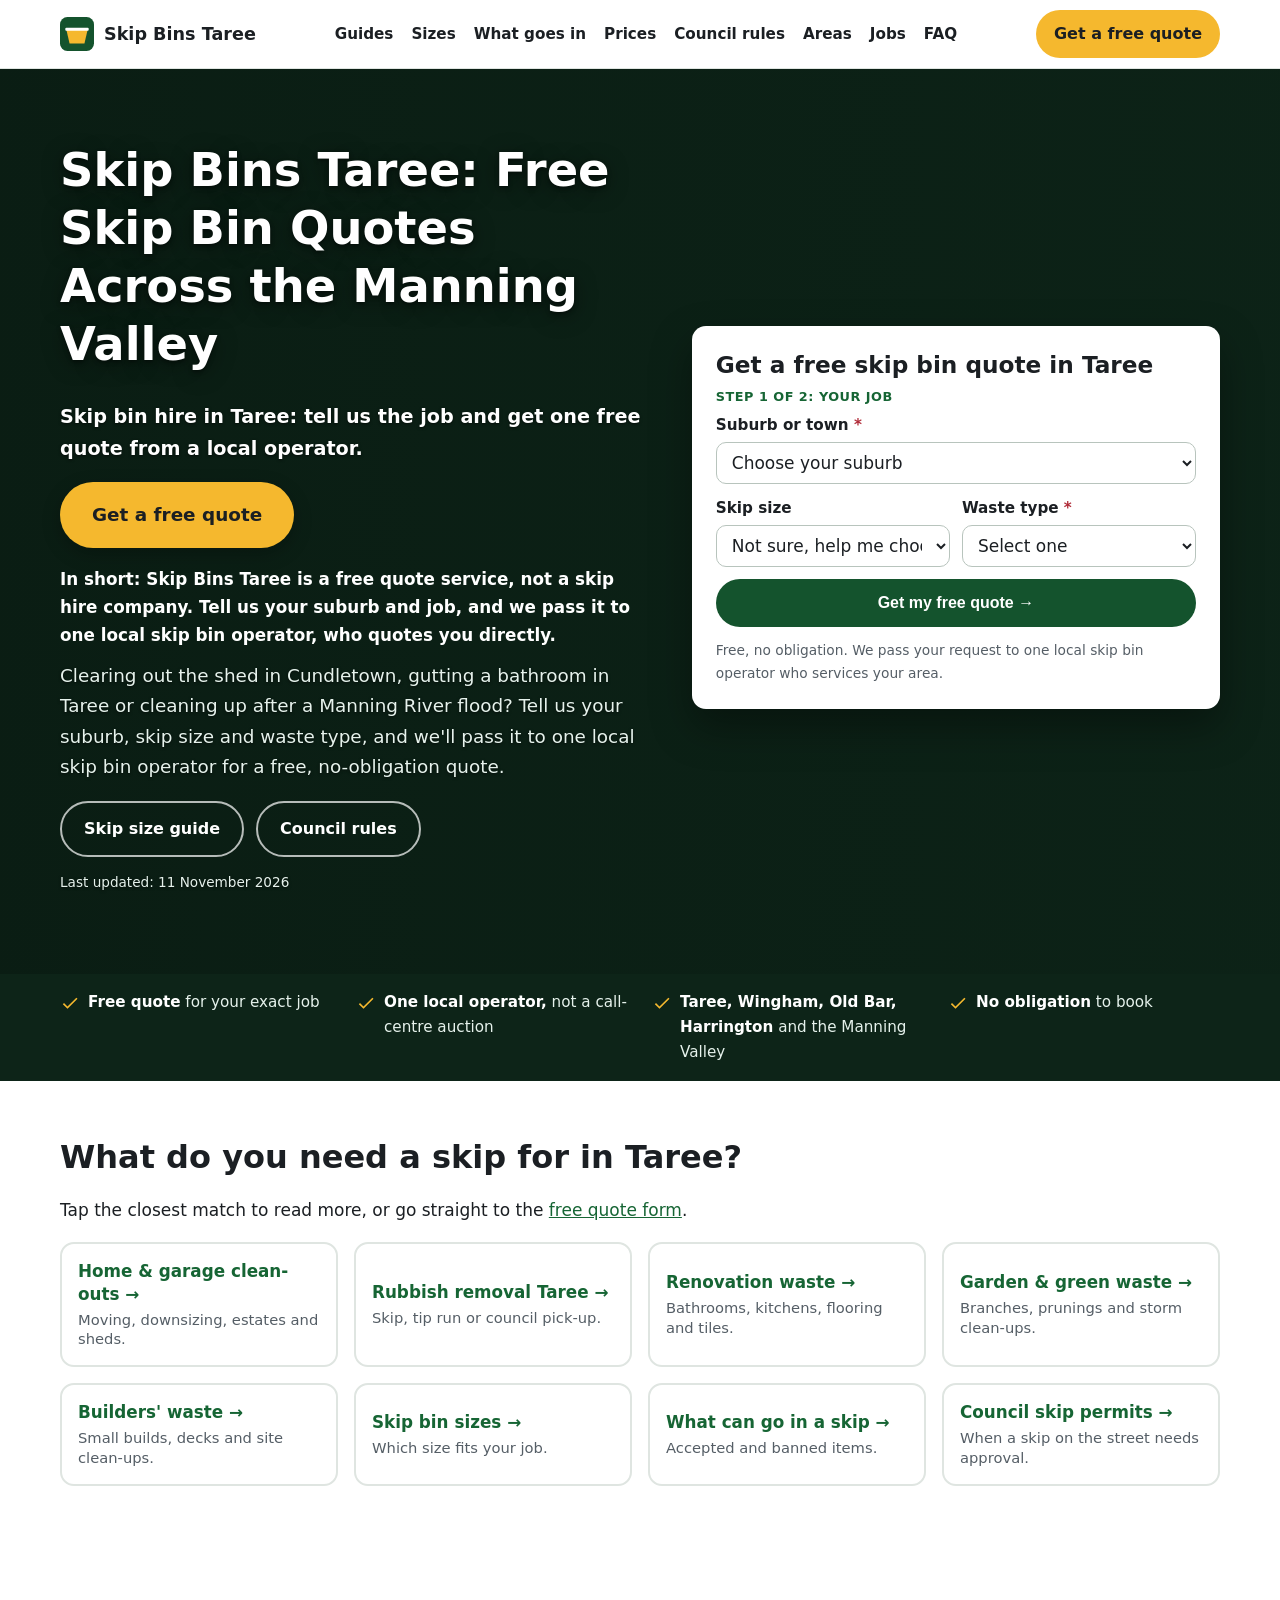
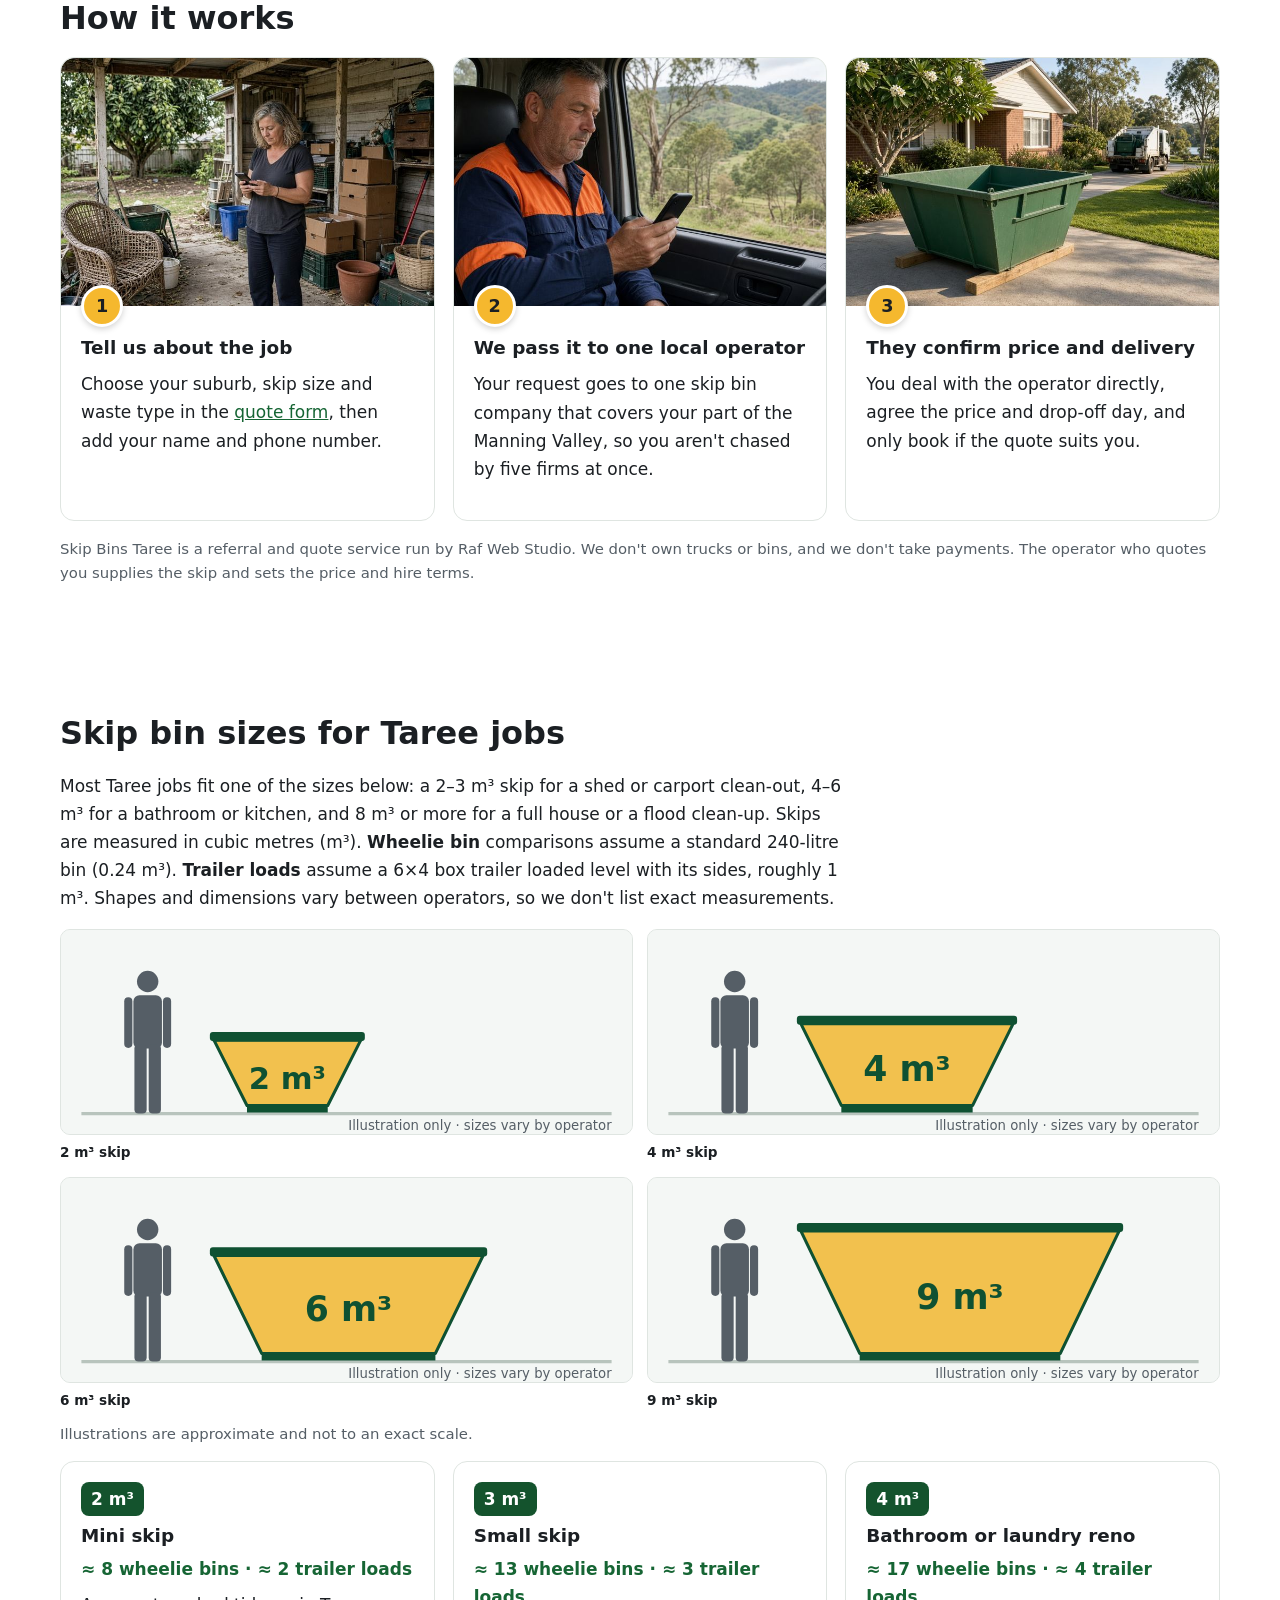
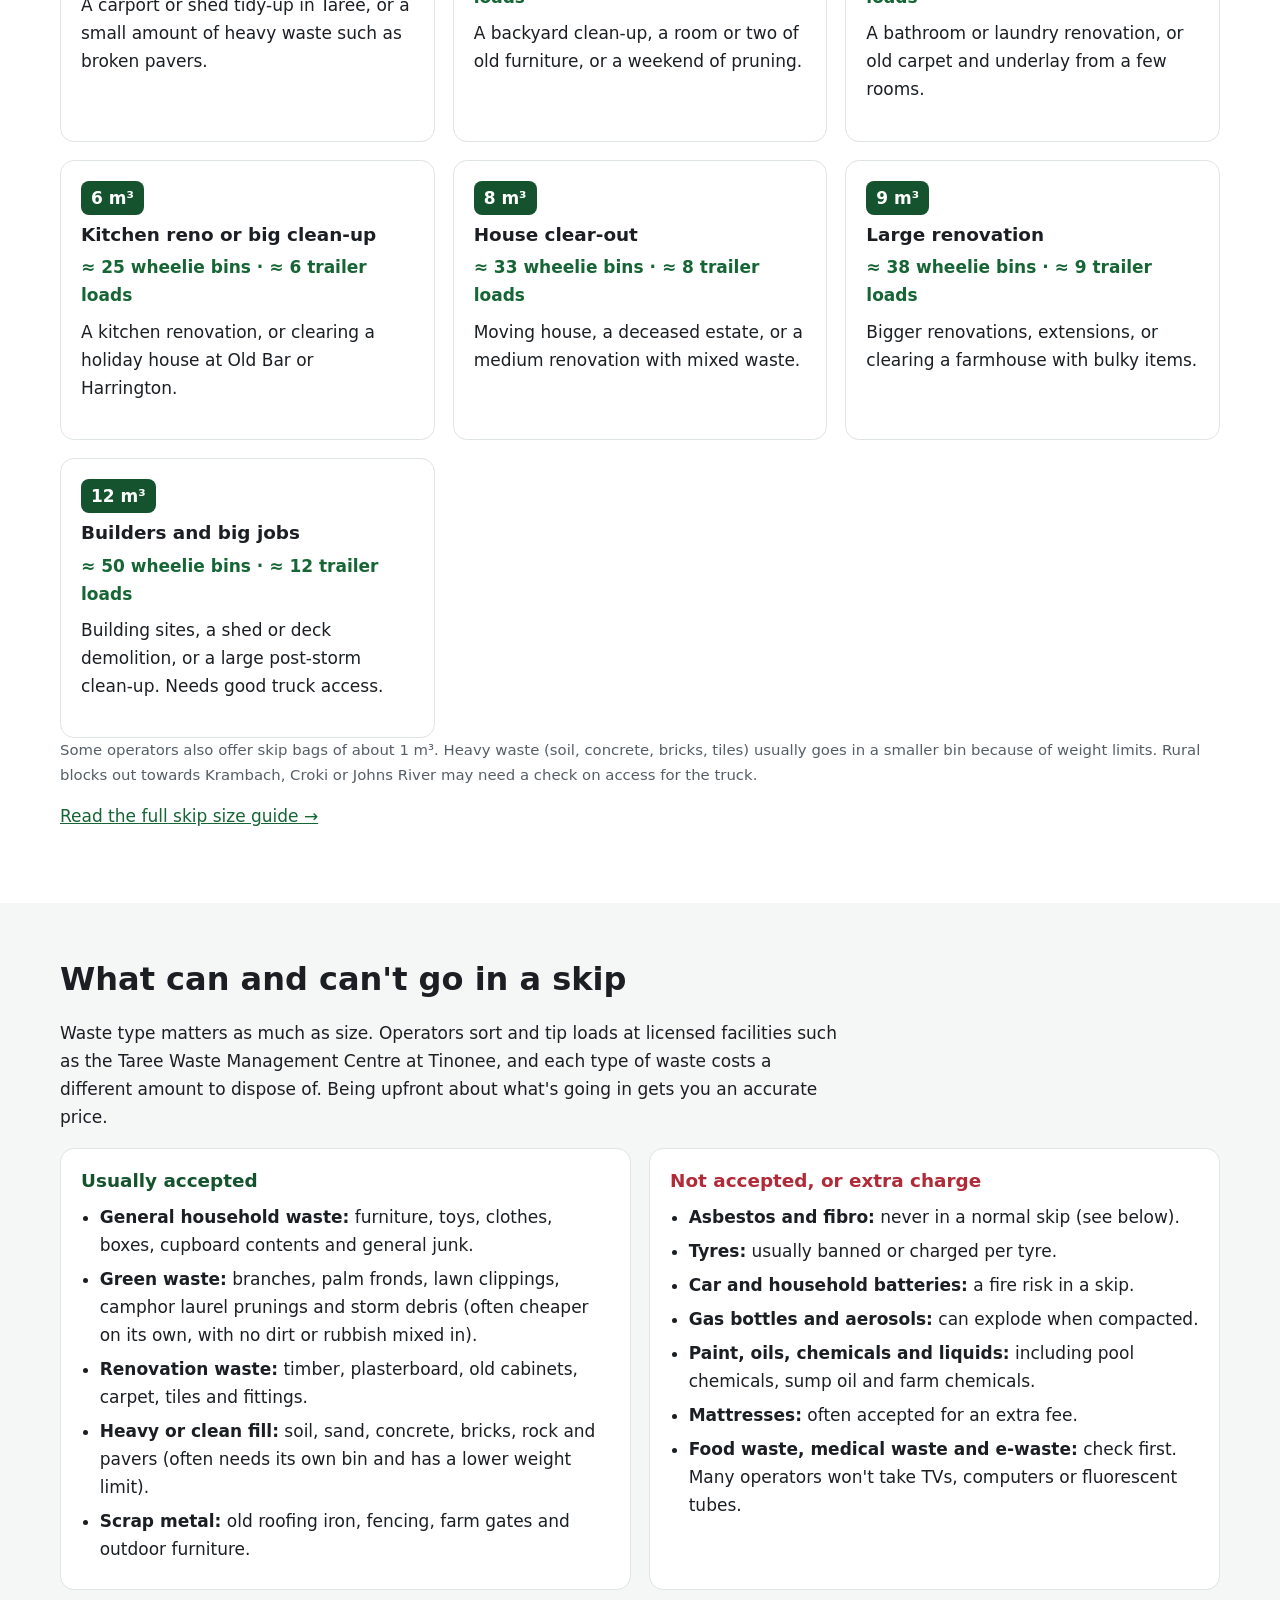
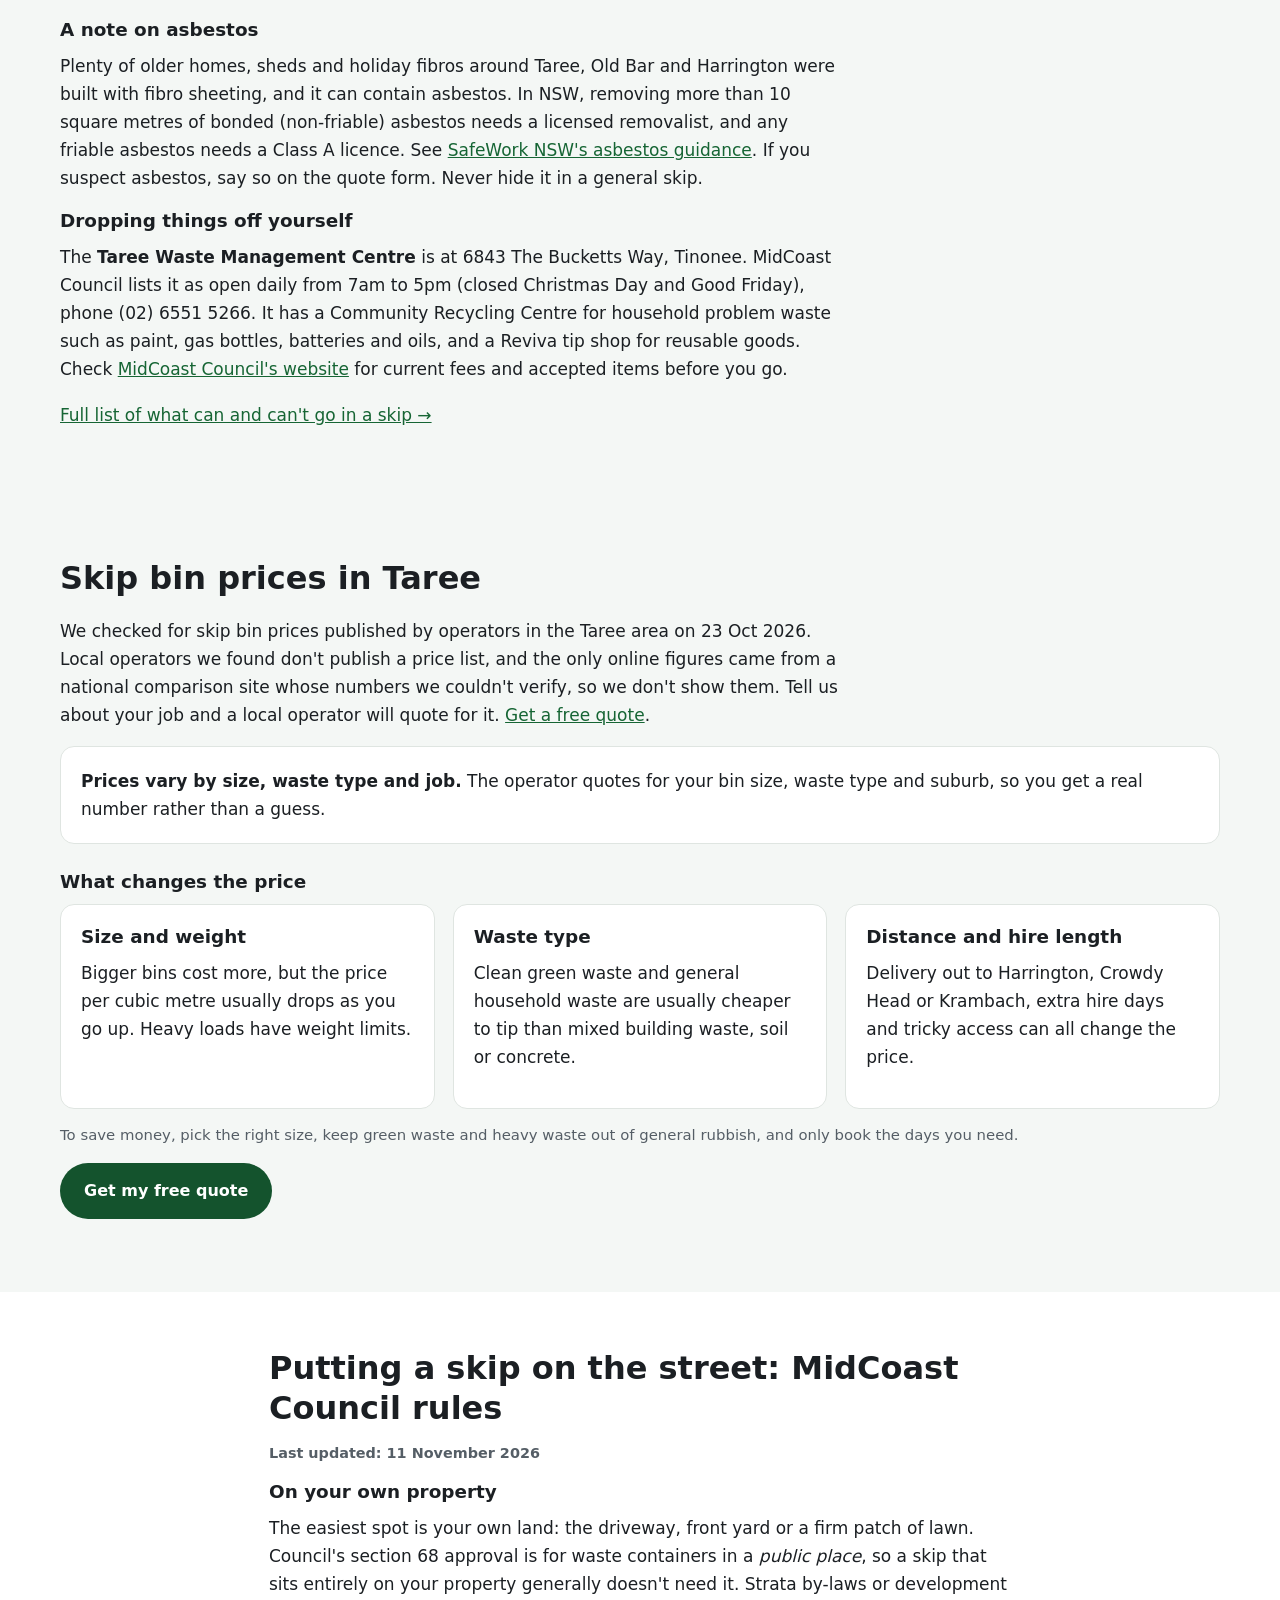
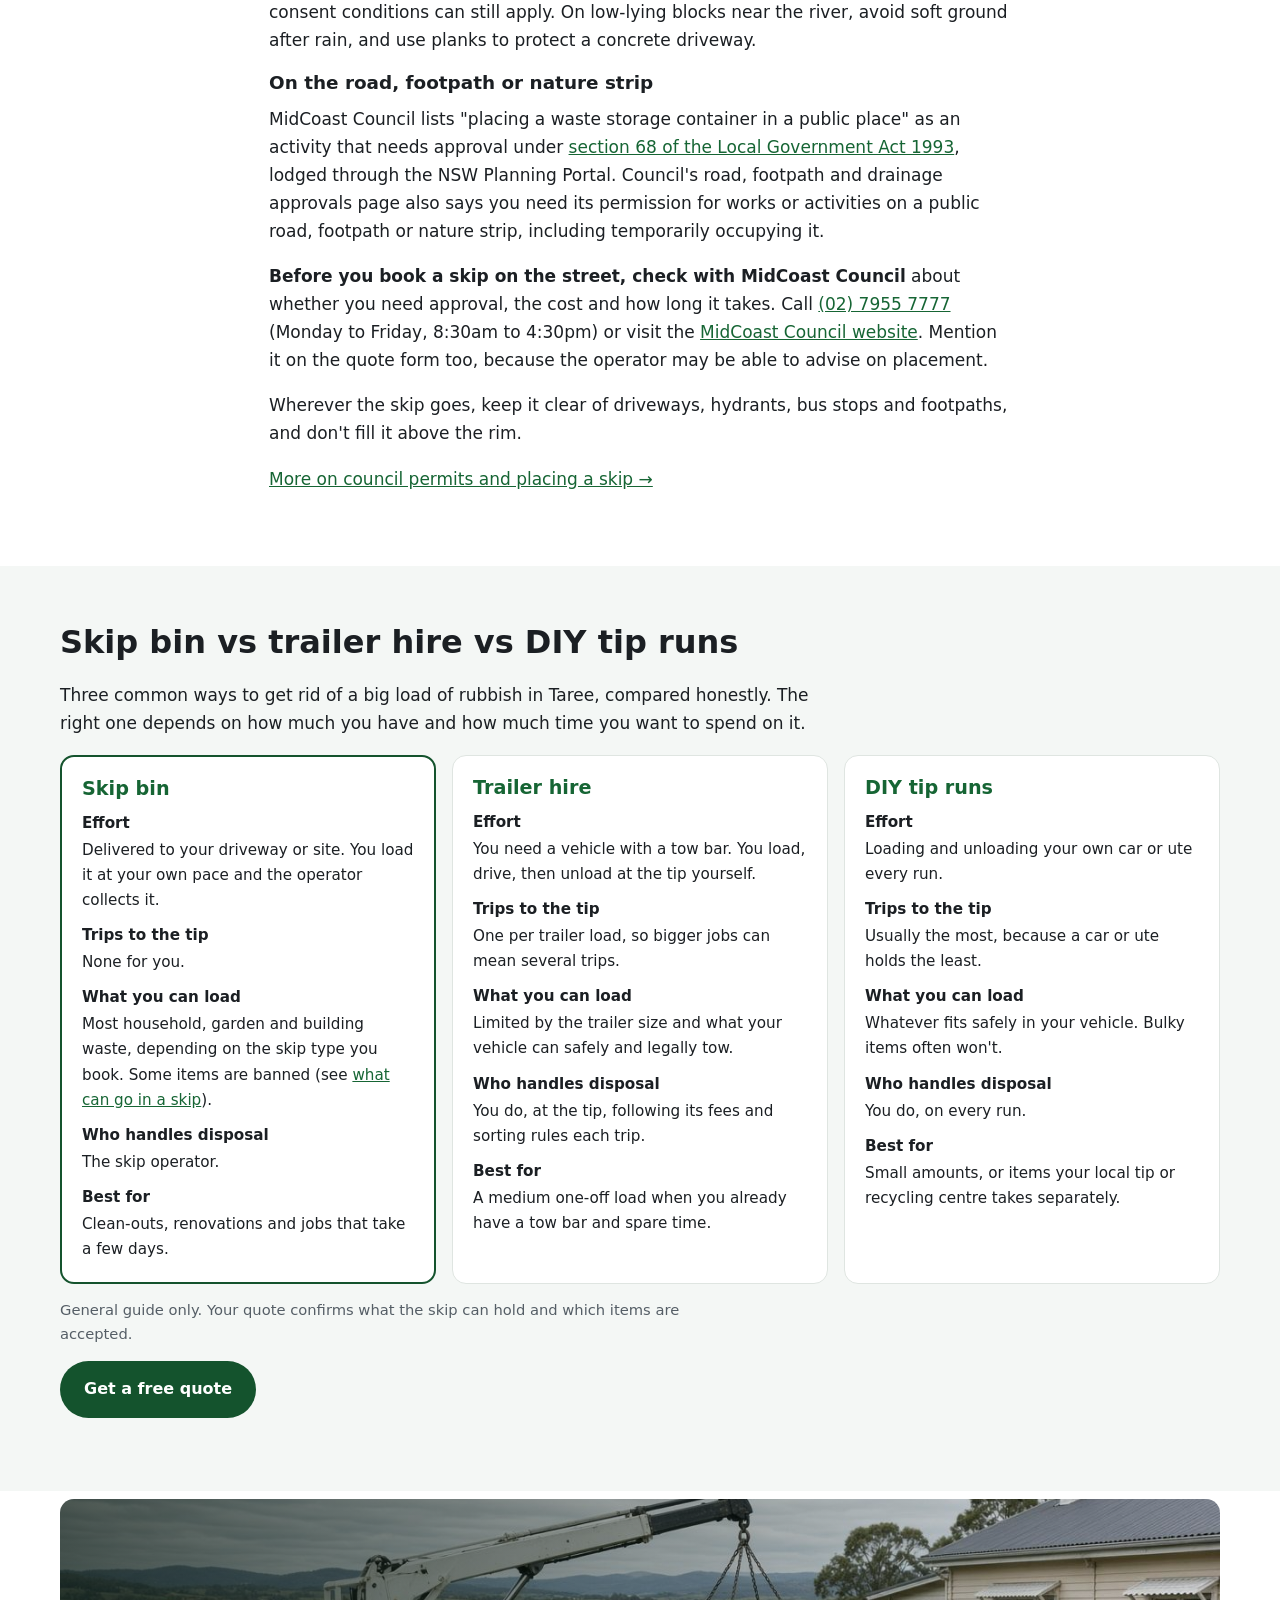
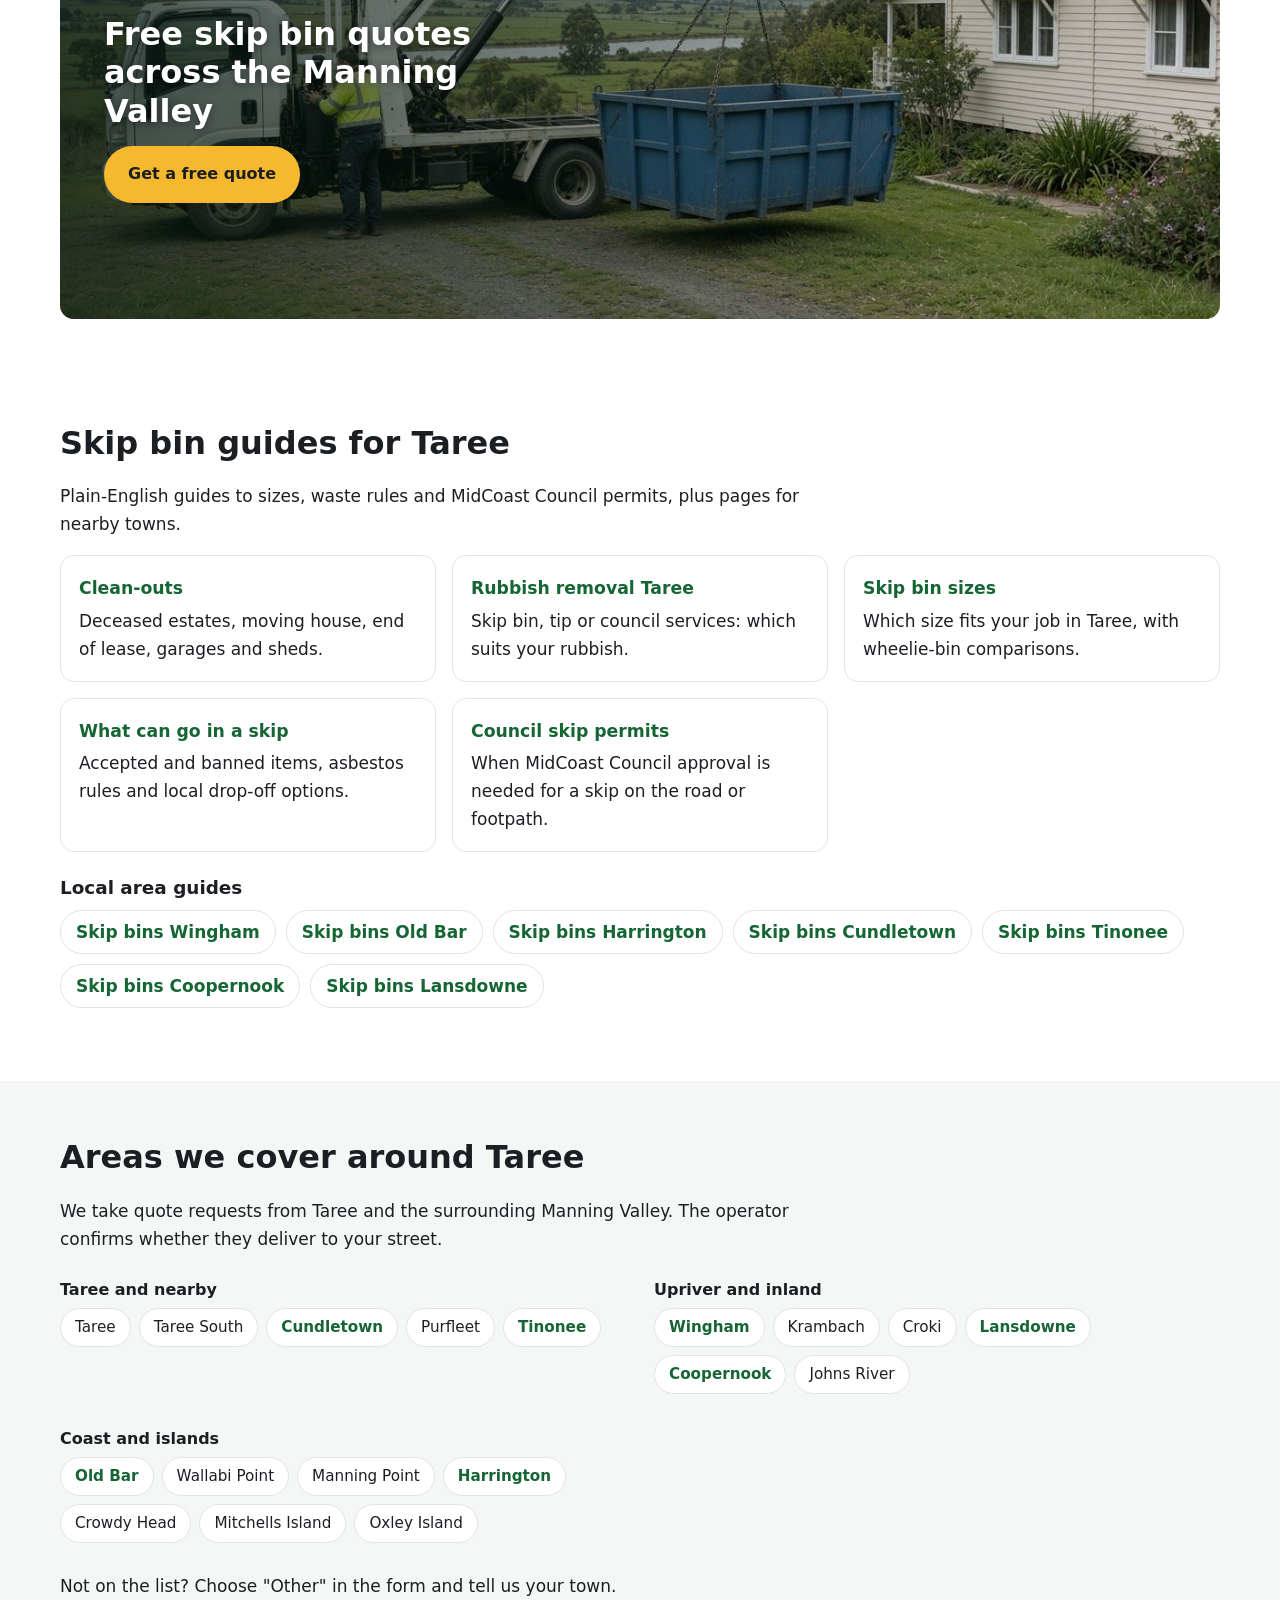
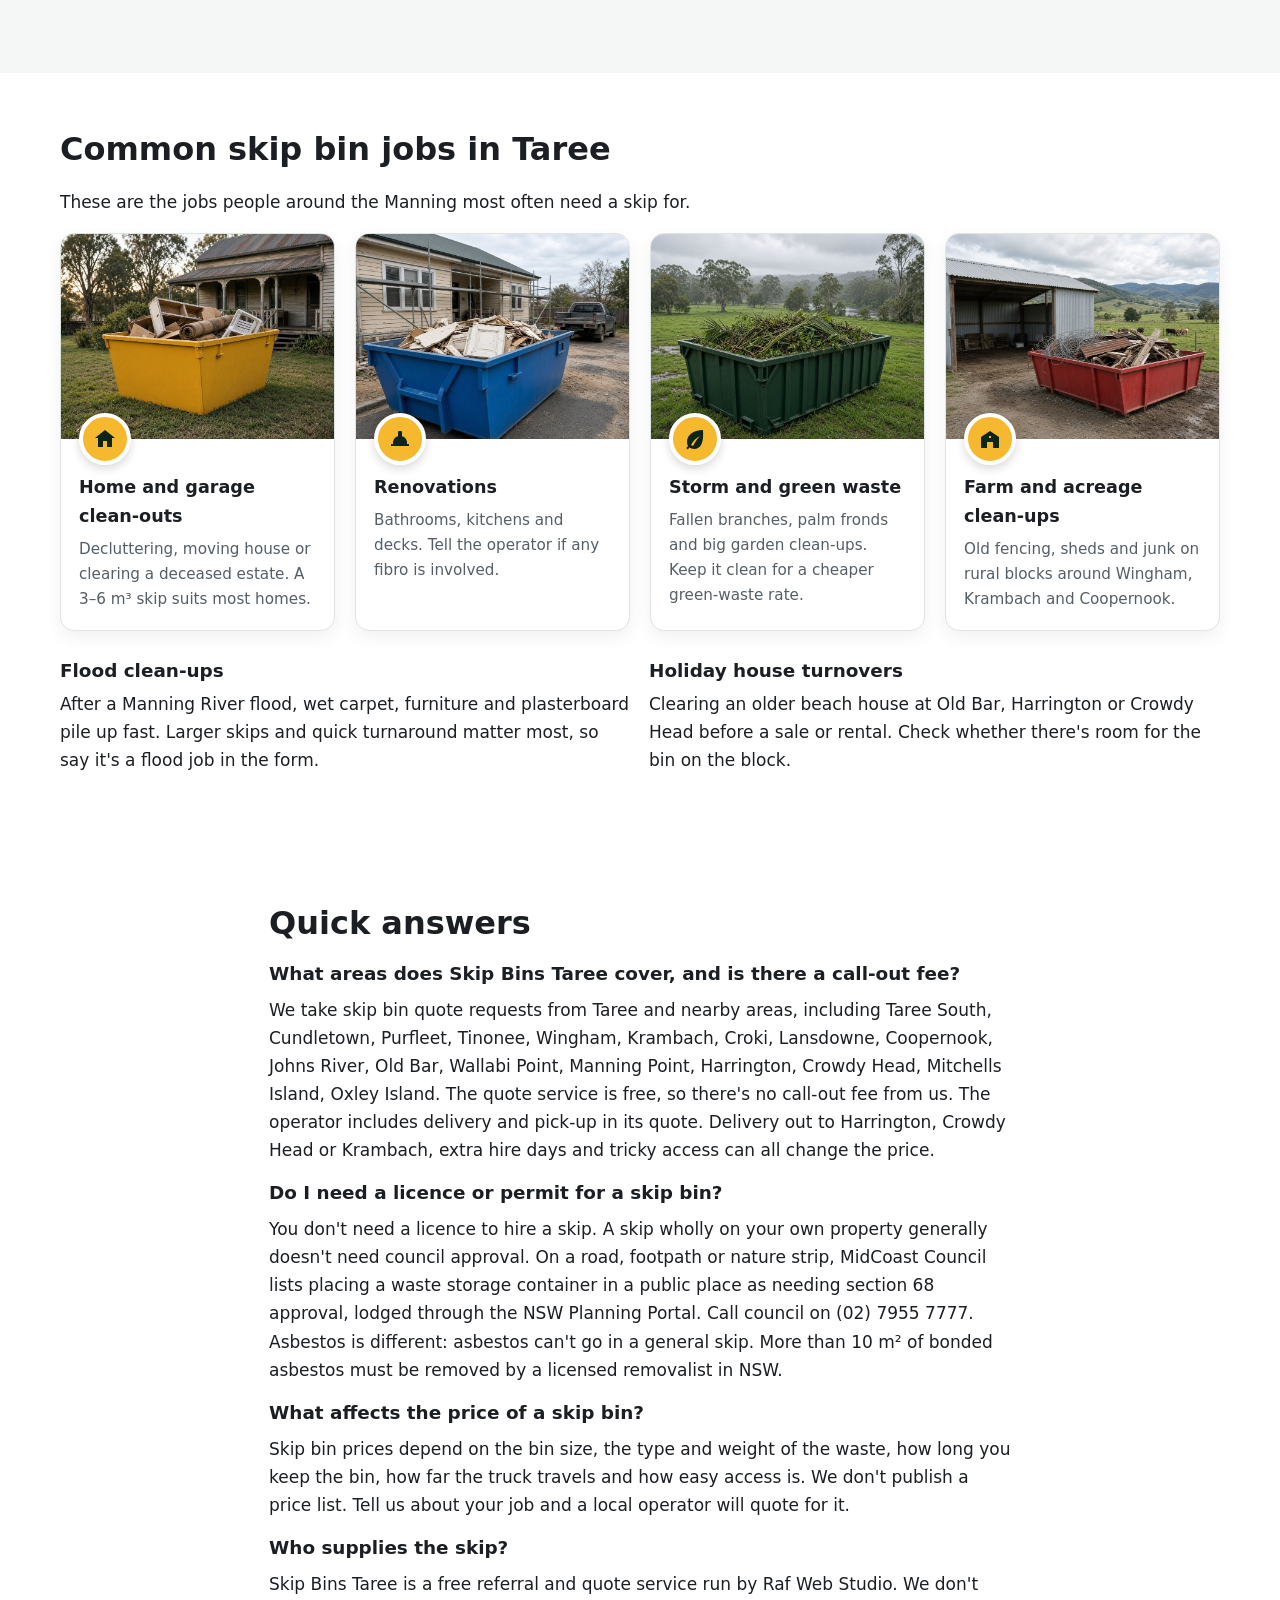
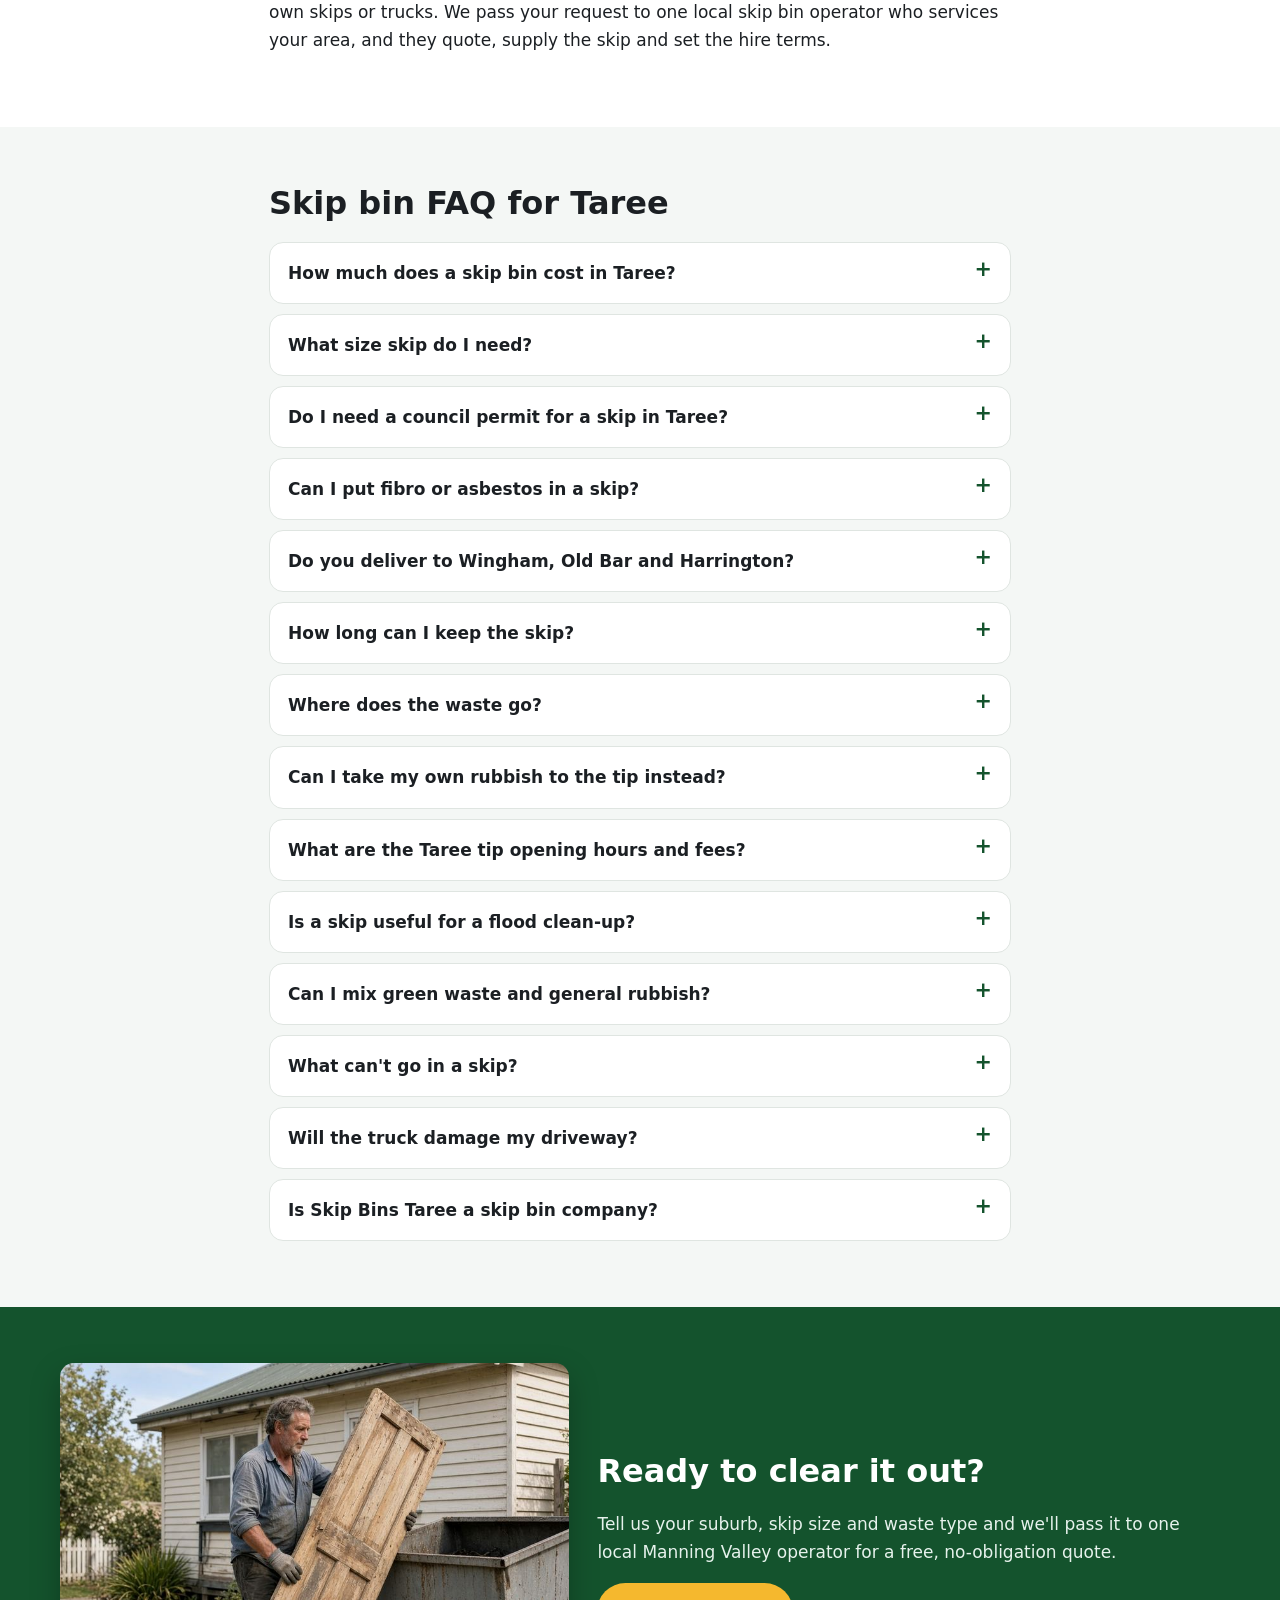
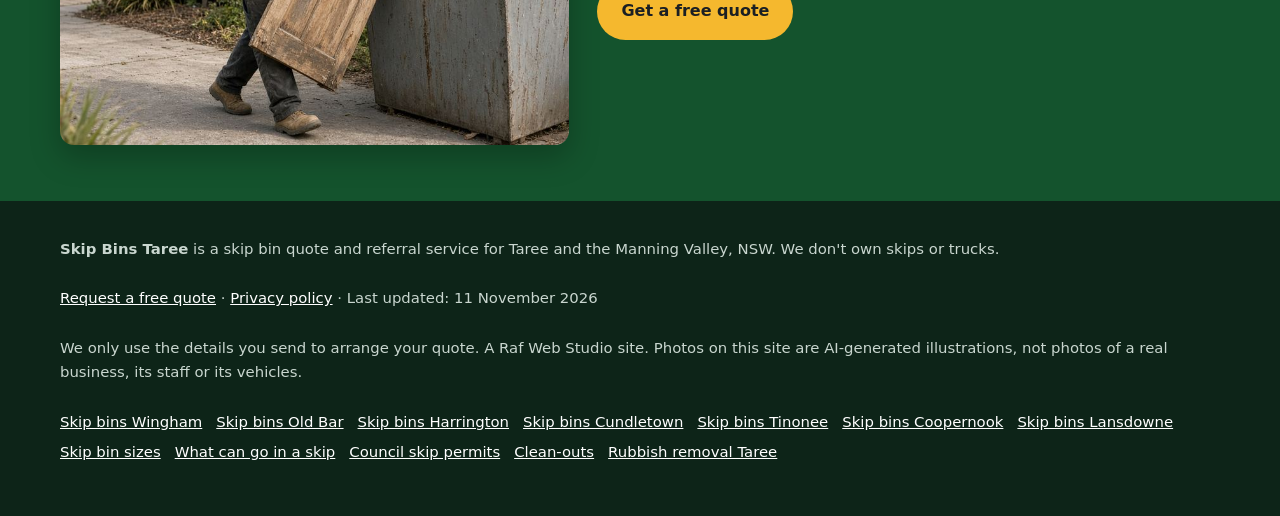
==== commit dc96521d: "SEO batch 6: new locality pages, homepage meta/title for skip bin hire, tip FAQ" ====
--- a/index.html
+++ b/index.html
@@ -4,15 +4,15 @@
 <meta charset="utf-8">
 <meta name="google-site-verification" content="DlY4atNKaMRsbyarciox-RCmH8GjK_FJgzEj2miHf1s" />
 <meta name="viewport" content="width=device-width, initial-scale=1">
-<title>Skip Bins Taree | Free Skip Bin Hire Quotes in the Manning Valley</title>
-<meta name="description" content="Skip bins in Taree, Wingham, Old Bar and Harrington. Tell us your suburb, size and waste type and get a free, no-obligation quote from one local skip bin operator.">
+<title>Skip Bins Taree | Skip Bin Hire Quotes for Taree &amp; the Manning Valley</title>
+<meta name="description" content="Skip bin hire in Taree, Wingham, Old Bar and Harrington. Tell us your suburb, size and waste type and get a free, no-obligation quote from one local skip bin operator.">
 <link rel="canonical" href="https://skipbinstaree.com/">
 <link rel="icon" href="favicon.svg" type="image/svg+xml">
 <meta name="theme-color" content="#14532d">
 <meta property="og:type" content="website">
 <meta property="og:locale" content="en_AU">
 <meta property="og:site_name" content="Skip Bins Taree">
-<meta property="og:title" content="Skip Bins Taree | Free Skip Bin Hire Quotes in the Manning Valley">
+<meta property="og:title" content="Skip Bins Taree | Skip Bin Hire Quotes for Taree &amp; the Manning Valley">
 <meta property="og:description" content="Free skip bin hire quotes in Taree and across the Manning Valley, from one local operator.">
 <meta property="og:url" content="https://skipbinstaree.com/">
 <meta property="og:image" content="https://skipbinstaree.com/img/hero.jpg">
@@ -36,10 +36,10 @@
  "@type": "WebPage",
  "@id": "https://skipbinstaree.com/#webpage",
  "url": "https://skipbinstaree.com/",
- "name": "Skip Bins Taree | Free Skip Bin Hire Quotes in the Manning Valley",
- "description": "Skip bins in Taree, Wingham, Old Bar and Harrington. Tell us your suburb, size and waste type and get a free, no-obligation quote from one local skip bin operator.",
+ "name": "Skip Bins Taree | Skip Bin Hire Quotes for Taree & the Manning Valley",
+ "description": "Skip bin hire in Taree, Wingham, Old Bar and Harrington. Tell us your suburb, size and waste type and get a free, no-obligation quote from one local skip bin operator.",
  "inLanguage": "en-AU",
- "dateModified": "2026-11-02",
+ "dateModified": "2026-11-11",
  "isPartOf": {
   "@id": "https://skipbinstaree.com/#website"
  },
@@ -55,7 +55,7 @@
  "@id": "https://skipbinstaree.com/#business",
  "name": "Skip Bins Taree",
  "url": "https://skipbinstaree.com/",
- "description": "Skip bins in Taree, Wingham, Old Bar and Harrington. Tell us your suburb, size and waste type and get a free, no-obligation quote from one local skip bin operator. A free referral and quote service run by Raf Web Studio. It doesn't own skips or trucks; one local operator quotes and supplies the skip.",
+ "description": "Skip bin hire in Taree, Wingham, Old Bar and Harrington. Tell us your suburb, size and waste type and get a free, no-obligation quote from one local skip bin operator. A free referral and quote service run by Raf Web Studio. It doesn't own skips or trucks; one local operator quotes and supplies the skip.",
  "image": "https://skipbinstaree.com/img/hero.jpg",
  "areaServed": [
   {
@@ -151,7 +151,7 @@
 {
  "@context": "https://schema.org",
  "@type": "WebSite",
- "dateModified": "2026-11-02",
+ "dateModified": "2026-11-11",
  "@id": "https://skipbinstaree.com/#website",
  "name": "Skip Bins Taree",
  "url": "https://skipbinstaree.com/",
@@ -317,6 +317,14 @@
    "acceptedAnswer": {
     "@type": "Answer",
     "text": "Yes. The Taree Waste Management Centre at 6843 The Bucketts Way, Tinonee is open daily 7am to 5pm except Christmas Day and Good Friday. A skip saves the trips if you have a lot of waste."
+   }
+  },
+  {
+   "@type": "Question",
+   "name": "What are the Taree tip opening hours and fees?",
+   "acceptedAnswer": {
+    "@type": "Answer",
+    "text": "MidCoast Council lists the Taree Waste Management Centre at 6843 The Bucketts Way, Tinonee as open daily 7am to 5pm, closed Christmas Day and Good Friday. Tip fees depend on the waste type and load, and council publishes them in its fees and charges, so check there before you go."
    }
   },
   {
@@ -447,7 +455,7 @@
       <p class="h3-cta"><a class="btn btn-call btn-xl" href="#quote">Get a free quote</a></p><!--/h3:hero-->      <p class="summary">In short: Skip Bins Taree is a free quote service, not a skip hire company. Tell us your suburb and job, and we pass it to one local skip bin operator, who quotes you directly.</p>
       <p class="lead">Clearing out the shed in Cundletown, gutting a bathroom in Taree or cleaning up after a Manning River flood? Tell us your suburb, skip size and waste type, and we'll pass it to one local skip bin operator for a free, no-obligation quote.</p>
       <div class="ctas"><a class="btn btn-ghost" href="#sizes">Skip size guide</a><a class="btn btn-ghost" href="#council">Council rules</a></div>
-      <p class="updated">Last updated: 2 November 2026</p>
+      <p class="updated">Last updated: 11 November 2026</p>
     </div>
     <div class="hero-form-card" id="quote">
       <h2 id="quote-h">Get a free skip bin quote in Taree</h2>
@@ -572,7 +580,7 @@
 <section id="council" aria-labelledby="council-h">
   <div class="wrap intro">
     <h2 id="council-h">Putting a skip on the street: MidCoast Council rules</h2>
-    <p class="updated-dark">Last updated: 2 November 2026</p>
+    <p class="updated-dark">Last updated: 11 November 2026</p>
     <h3>On your own property</h3>
     <p>The easiest spot is your own land: the driveway, front yard or a firm patch of lawn. Council's section 68 approval is for waste containers in a <em>public place</em>, so a skip that sits entirely on your property generally doesn't need it. Strata by-laws or development consent conditions can still apply. On low-lying blocks near the river, avoid soft ground after rain, and use planks to protect a concrete driveway.</p>
     <h3>On the road, footpath or nature strip</h3>
@@ -610,7 +618,7 @@
     <p class="intro">Plain-English guides to sizes, waste rules and MidCoast Council permits, plus pages for nearby towns.</p>
     <div class="guide-cards"><a href="/clean-outs/"><strong>Clean-outs</strong>Deceased estates, moving house, end of lease, garages and sheds.</a><a href="/rubbish-removal-taree/"><strong>Rubbish removal Taree</strong>Skip bin, tip or council services: which suits your rubbish.</a><a href="/skip-bin-sizes/"><strong>Skip bin sizes</strong>Which size fits your job in Taree, with wheelie-bin comparisons.</a><a href="/what-can-go-in-a-skip/"><strong>What can go in a skip</strong>Accepted and banned items, asbestos rules and local drop-off options.</a><a href="/skip-bin-council-permit/"><strong>Council skip permits</strong>When MidCoast Council approval is needed for a skip on the road or footpath.</a></div>
     <h3 style="margin-top:24px">Local area guides</h3>
-    <ul class="link-list"><li><a href="/skip-bins-wingham/">Skip bins Wingham</a></li><li><a href="/skip-bins-old-bar/">Skip bins Old Bar</a></li><li><a href="/skip-bins-harrington/">Skip bins Harrington</a></li><li><a href="/skip-bins-cundletown/">Skip bins Cundletown</a></li><li><a href="/skip-bins-tinonee/">Skip bins Tinonee</a></li></ul>
+    <ul class="link-list"><li><a href="/skip-bins-wingham/">Skip bins Wingham</a></li><li><a href="/skip-bins-old-bar/">Skip bins Old Bar</a></li><li><a href="/skip-bins-harrington/">Skip bins Harrington</a></li><li><a href="/skip-bins-cundletown/">Skip bins Cundletown</a></li><li><a href="/skip-bins-tinonee/">Skip bins Tinonee</a></li><li><a href="/skip-bins-coopernook/">Skip bins Coopernook</a></li><li><a href="/skip-bins-lansdowne/">Skip bins Lansdowne</a></li></ul>
   </div>
 </section>
 
@@ -618,7 +626,7 @@
   <div class="wrap">
     <h2 id="areas-h">Areas we cover around Taree</h2>
     <p class="intro">We take quote requests from Taree and the surrounding Manning Valley. The operator confirms whether they deliver to your street.</p>
-    <div class="area-groups"><div class="area-group"><h3>Taree and nearby</h3><ul class="areas"><li>Taree</li><li>Taree South</li><li><a href="/skip-bins-cundletown/">Cundletown</a></li><li>Purfleet</li><li><a href="/skip-bins-tinonee/">Tinonee</a></li></ul></div><div class="area-group"><h3>Upriver and inland</h3><ul class="areas"><li><a href="/skip-bins-wingham/">Wingham</a></li><li>Krambach</li><li>Croki</li><li>Lansdowne</li><li>Coopernook</li><li>Johns River</li></ul></div><div class="area-group"><h3>Coast and islands</h3><ul class="areas"><li><a href="/skip-bins-old-bar/">Old Bar</a></li><li>Wallabi Point</li><li>Manning Point</li><li><a href="/skip-bins-harrington/">Harrington</a></li><li>Crowdy Head</li><li>Mitchells Island</li><li>Oxley Island</li></ul></div></div>
+    <div class="area-groups"><div class="area-group"><h3>Taree and nearby</h3><ul class="areas"><li>Taree</li><li>Taree South</li><li><a href="/skip-bins-cundletown/">Cundletown</a></li><li>Purfleet</li><li><a href="/skip-bins-tinonee/">Tinonee</a></li></ul></div><div class="area-group"><h3>Upriver and inland</h3><ul class="areas"><li><a href="/skip-bins-wingham/">Wingham</a></li><li>Krambach</li><li>Croki</li><li><a href="/skip-bins-lansdowne/">Lansdowne</a></li><li><a href="/skip-bins-coopernook/">Coopernook</a></li><li>Johns River</li></ul></div><div class="area-group"><h3>Coast and islands</h3><ul class="areas"><li><a href="/skip-bins-old-bar/">Old Bar</a></li><li>Wallabi Point</li><li>Manning Point</li><li><a href="/skip-bins-harrington/">Harrington</a></li><li>Crowdy Head</li><li>Mitchells Island</li><li>Oxley Island</li></ul></div></div>
     <p class="intro">Not on the list? Choose "Other" in the form and tell us your town.</p>
   </div>
 </section>
@@ -673,6 +681,7 @@
     <details><summary>How long can I keep the skip?</summary><p>Many operators offer a few days to a week as standard, with extra days on request. Tell us how long you need in the form.</p></details>
     <details><summary>Where does the waste go?</summary><p>Operators sort loads and take them to licensed facilities. The MidCoast area&#x27;s main facility is the Taree Waste Management Centre at Tinonee.</p></details>
     <details><summary>Can I take my own rubbish to the tip instead?</summary><p>Yes. The Taree Waste Management Centre at 6843 The Bucketts Way, Tinonee is open daily 7am to 5pm except Christmas Day and Good Friday. A skip saves the trips if you have a lot of waste.</p></details>
+    <details><summary>What are the Taree tip opening hours and fees?</summary><p>MidCoast Council lists the Taree Waste Management Centre at 6843 The Bucketts Way, Tinonee as open daily 7am to 5pm, closed Christmas Day and Good Friday. Tip fees depend on the waste type and load, and council publishes them in its fees and charges, so check there before you go. <a href="https://www.midcoast.nsw.gov.au/Services/Facilities-and-venues/Find-a-Facility/Outdoor-Facilities/Taree-Waste-Management-Centre" rel="noopener">Council details</a>.</p></details>
     <details><summary>Is a skip useful for a flood clean-up?</summary><p>Yes. Wet carpets, plasterboard and furniture are bulky and heavy. Say it&#x27;s a flood clean-up in the form so the operator can suggest a size and timing.</p></details>
     <details><summary>Can I mix green waste and general rubbish?</summary><p>You can, but it&#x27;s often charged at the mixed rate. Keeping clean green waste separate can get you a better price.</p></details>
     <details><summary>What can&#x27;t go in a skip?</summary><p>Asbestos, tyres, batteries, gas bottles, paint, oils, chemicals and liquids are generally excluded. Mattresses and e-waste are often extra or not accepted.</p></details>
@@ -696,9 +705,9 @@
 <footer class="site-footer">
   <div class="wrap">
     <p><strong>Skip Bins Taree</strong> is a skip bin quote and referral service for Taree and the Manning Valley, NSW. We don't own skips or trucks.</p>
-    <p><a href="#quote">Request a free quote</a> · <a href="privacy.html">Privacy policy</a> · Last updated: 2 November 2026</p>
+    <p><a href="#quote">Request a free quote</a> · <a href="privacy.html">Privacy policy</a> · Last updated: 11 November 2026</p>
     <p>We only use the details you send to arrange your quote. A Raf Web Studio site. Photos on this site are AI-generated illustrations, not photos of a real business, its staff or its vehicles.</p>
-    <p class="footer-links"><a href="/skip-bins-wingham/">Skip bins Wingham</a> <a href="/skip-bins-old-bar/">Skip bins Old Bar</a> <a href="/skip-bins-harrington/">Skip bins Harrington</a> <a href="/skip-bins-cundletown/">Skip bins Cundletown</a> <a href="/skip-bins-tinonee/">Skip bins Tinonee</a> <a href="/skip-bin-sizes/">Skip bin sizes</a> <a href="/what-can-go-in-a-skip/">What can go in a skip</a> <a href="/skip-bin-council-permit/">Council skip permits</a> <a href="/clean-outs/">Clean-outs</a> <a href="/rubbish-removal-taree/">Rubbish removal Taree</a></p>
+    <p class="footer-links"><a href="/skip-bins-wingham/">Skip bins Wingham</a> <a href="/skip-bins-old-bar/">Skip bins Old Bar</a> <a href="/skip-bins-harrington/">Skip bins Harrington</a> <a href="/skip-bins-cundletown/">Skip bins Cundletown</a> <a href="/skip-bins-tinonee/">Skip bins Tinonee</a> <a href="/skip-bins-coopernook/">Skip bins Coopernook</a> <a href="/skip-bins-lansdowne/">Skip bins Lansdowne</a> <a href="/skip-bin-sizes/">Skip bin sizes</a> <a href="/what-can-go-in-a-skip/">What can go in a skip</a> <a href="/skip-bin-council-permit/">Council skip permits</a> <a href="/clean-outs/">Clean-outs</a> <a href="/rubbish-removal-taree/">Rubbish removal Taree</a></p>
   </div>
 </footer>
 
